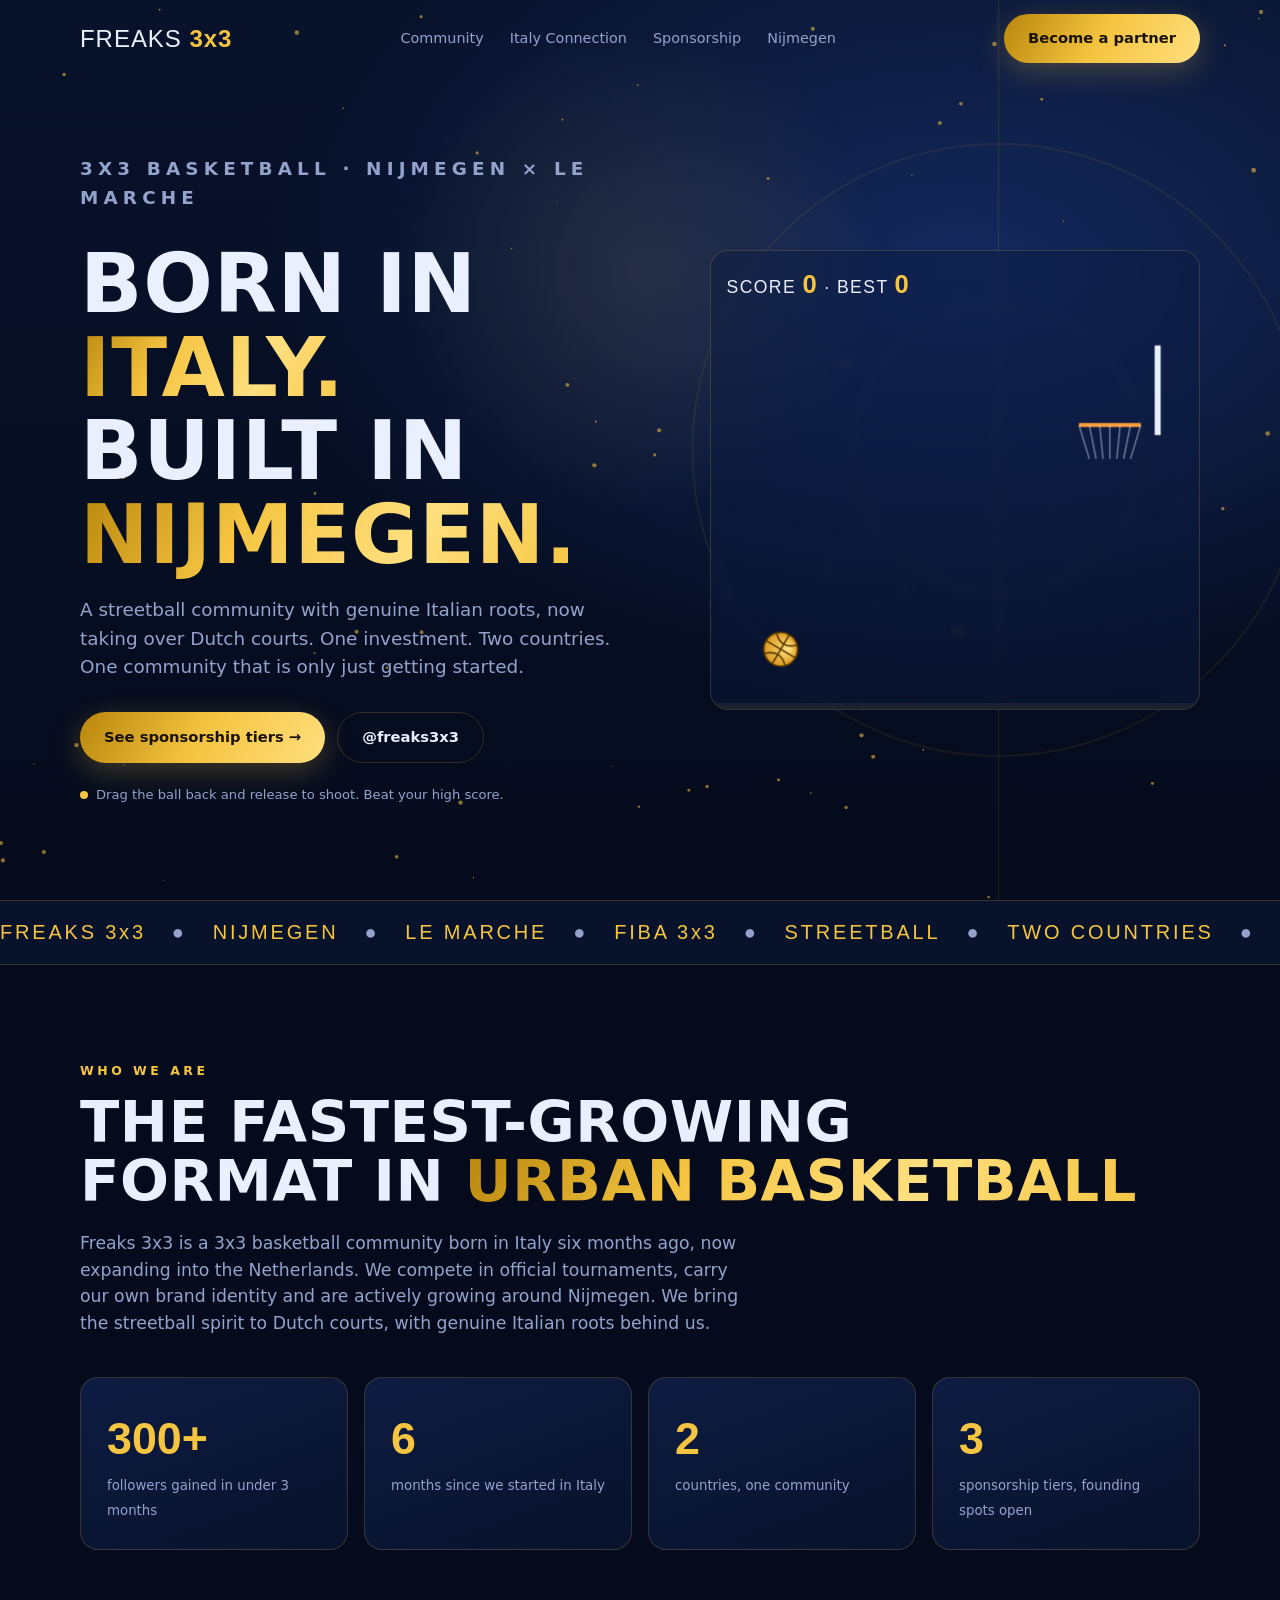
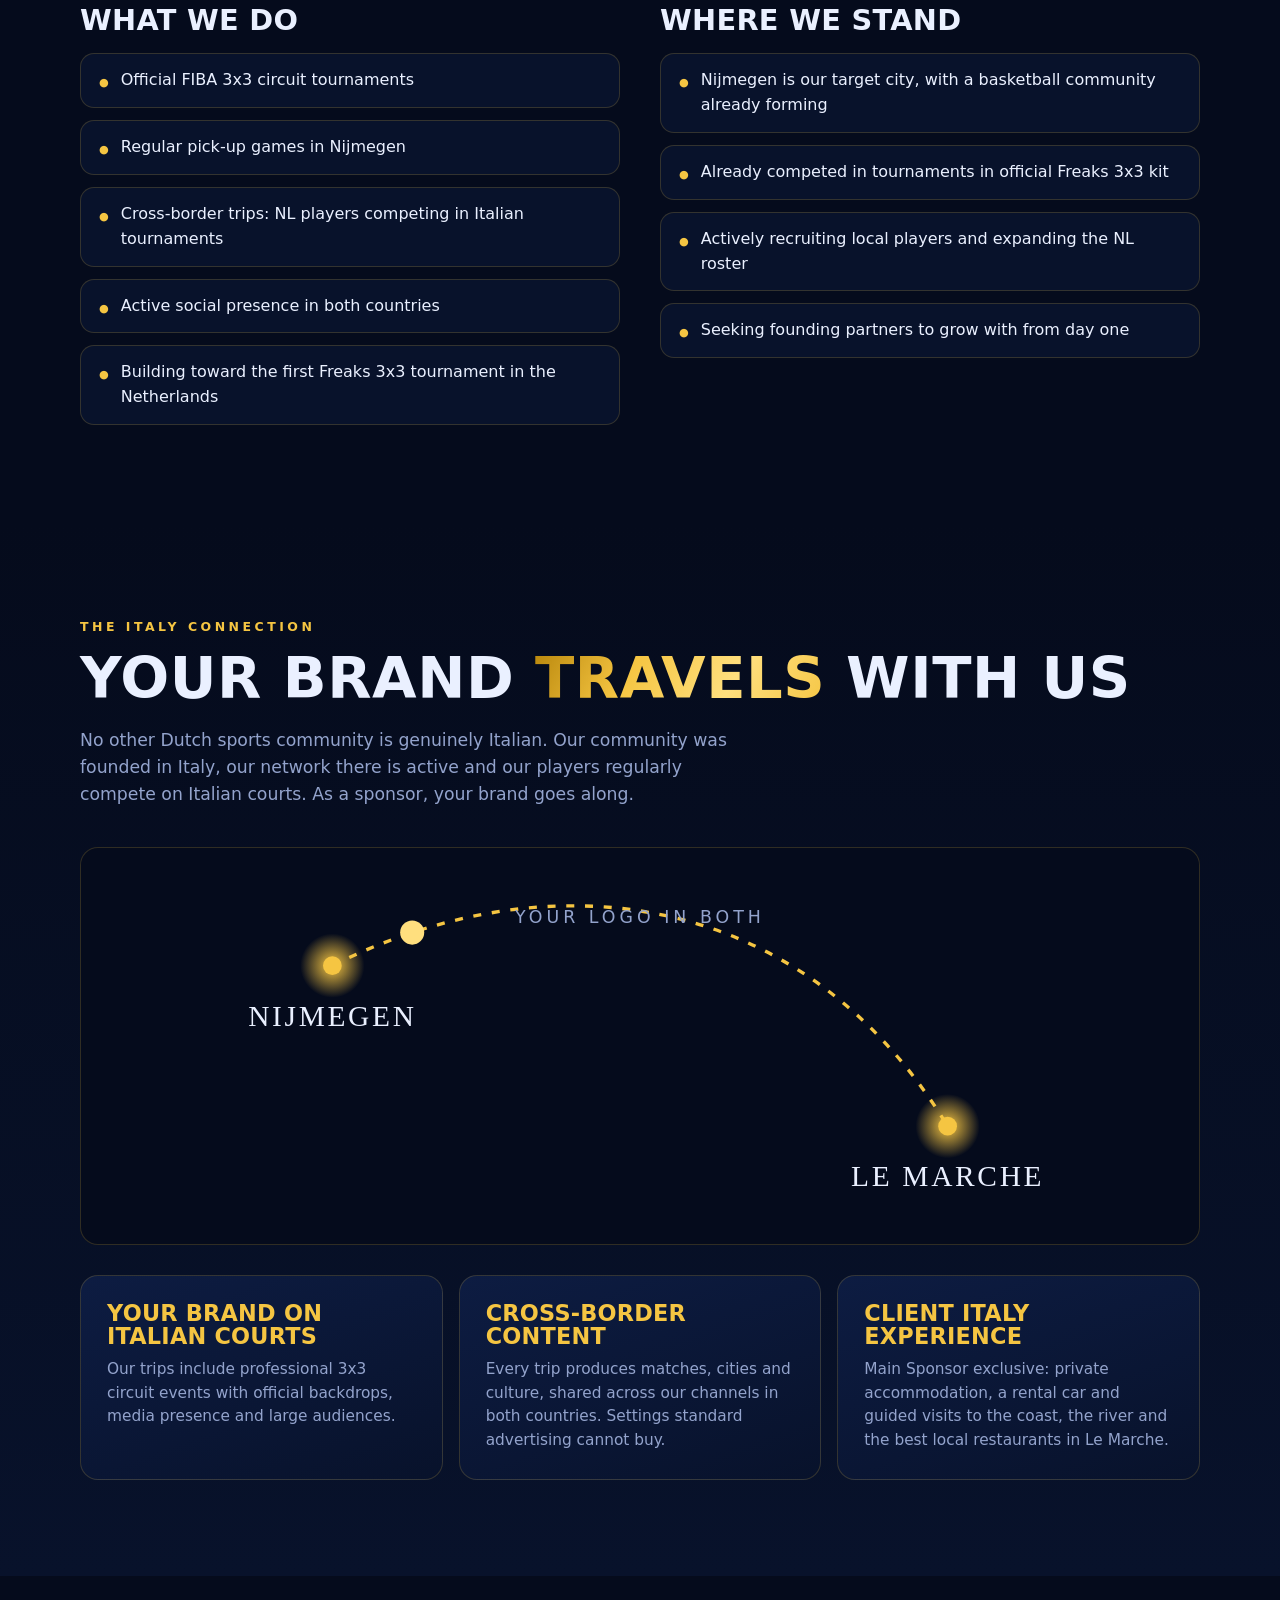
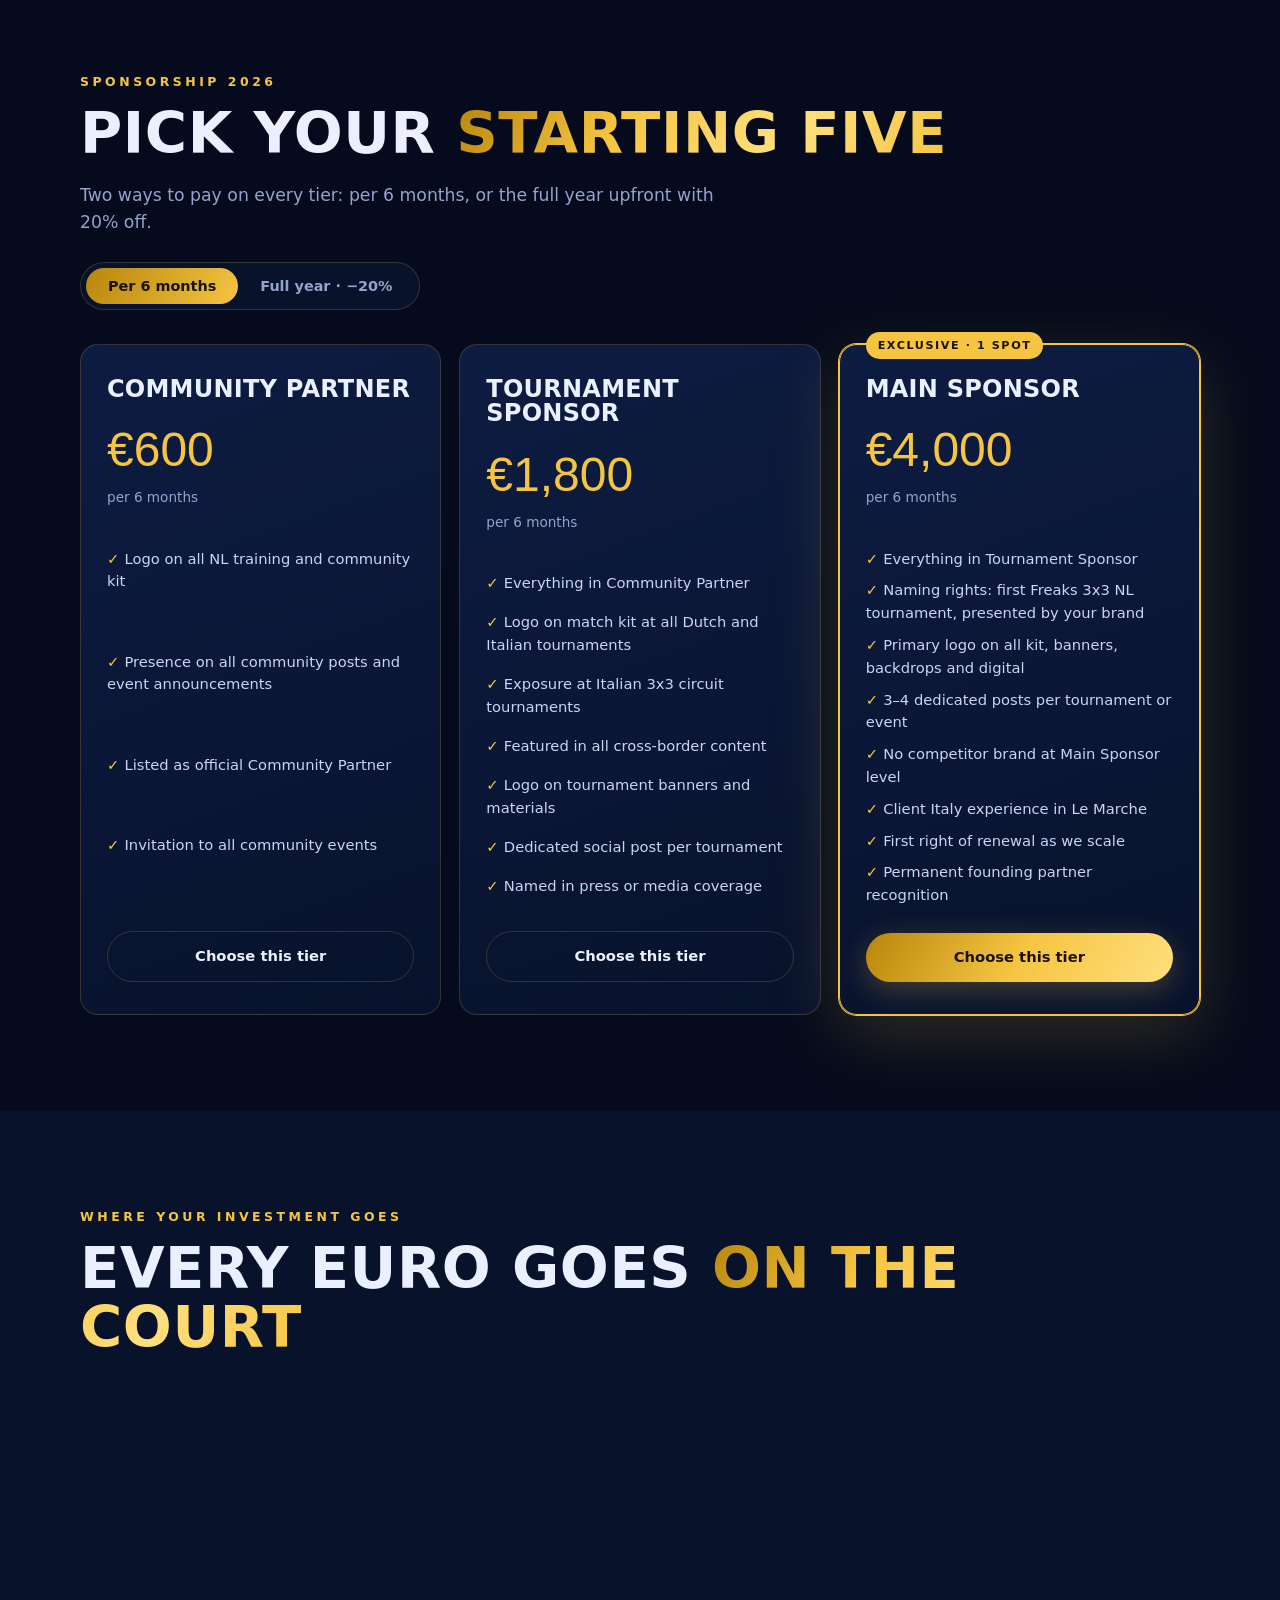
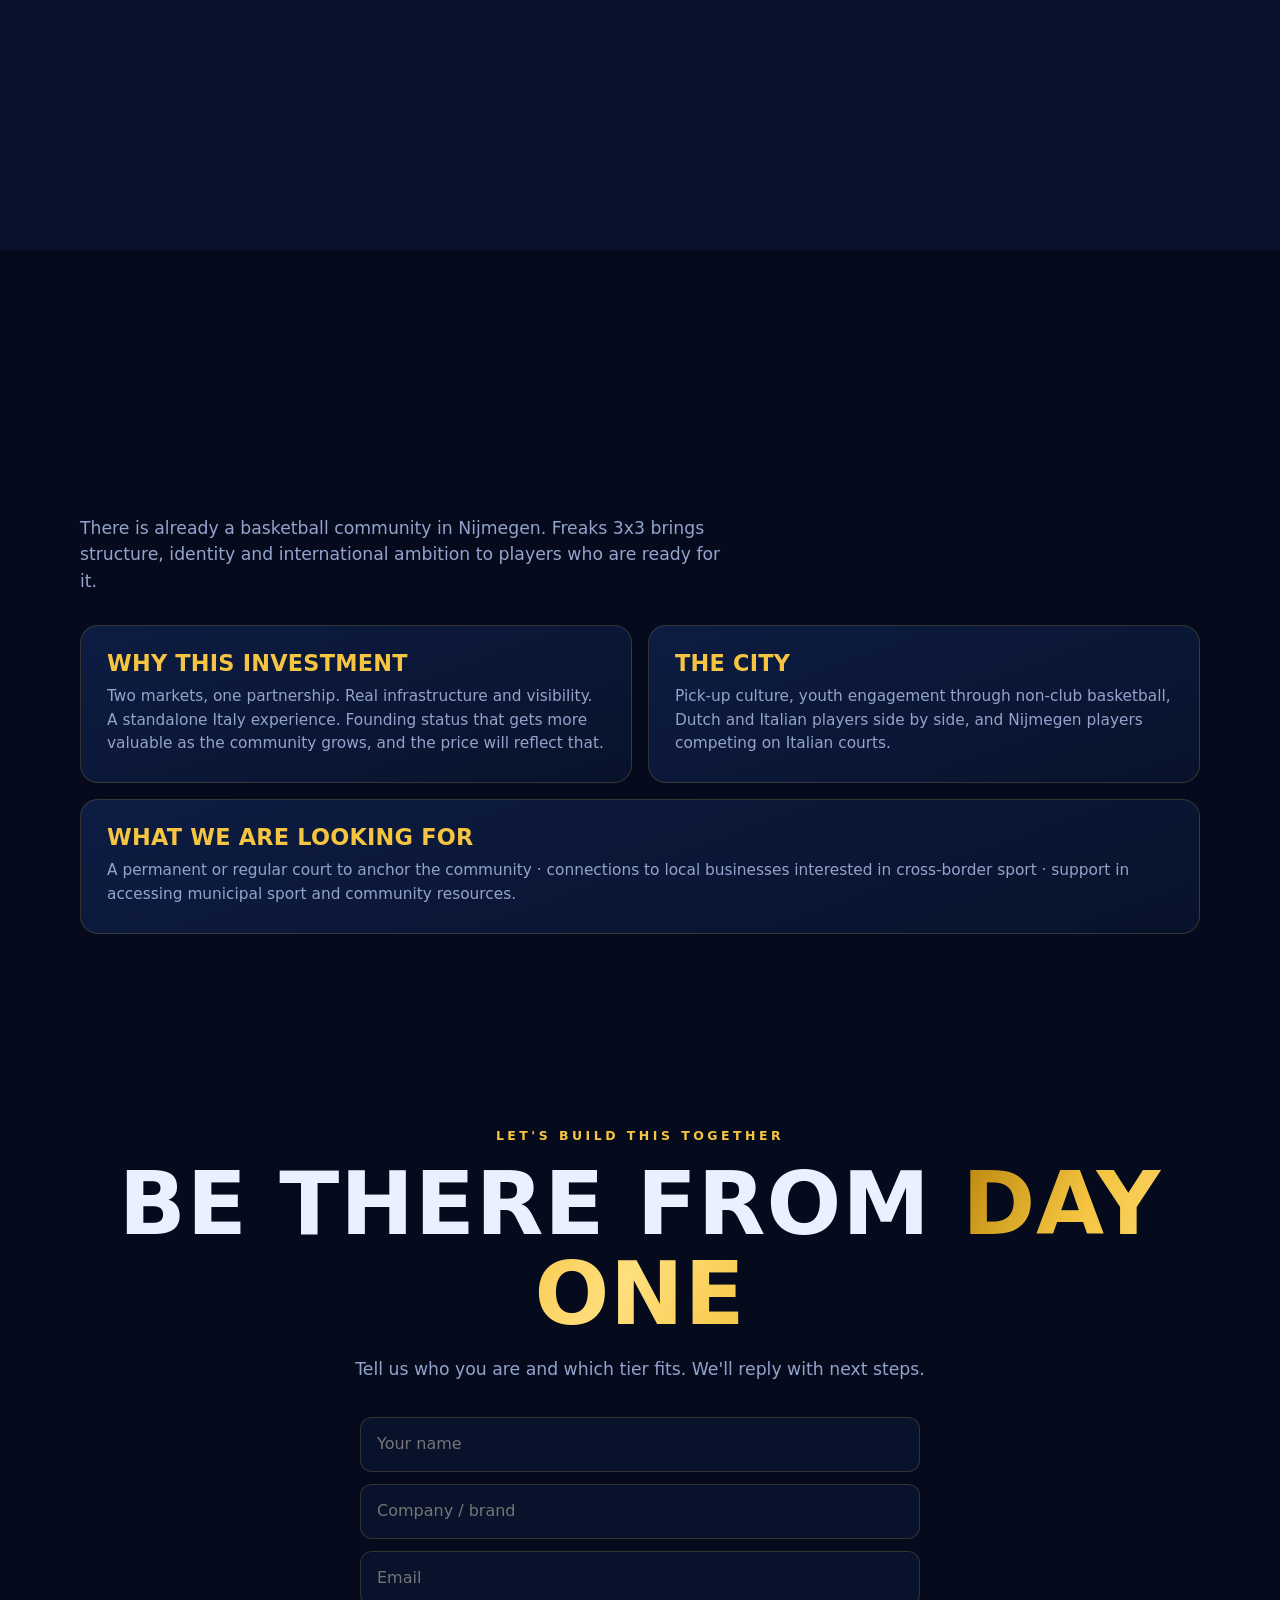
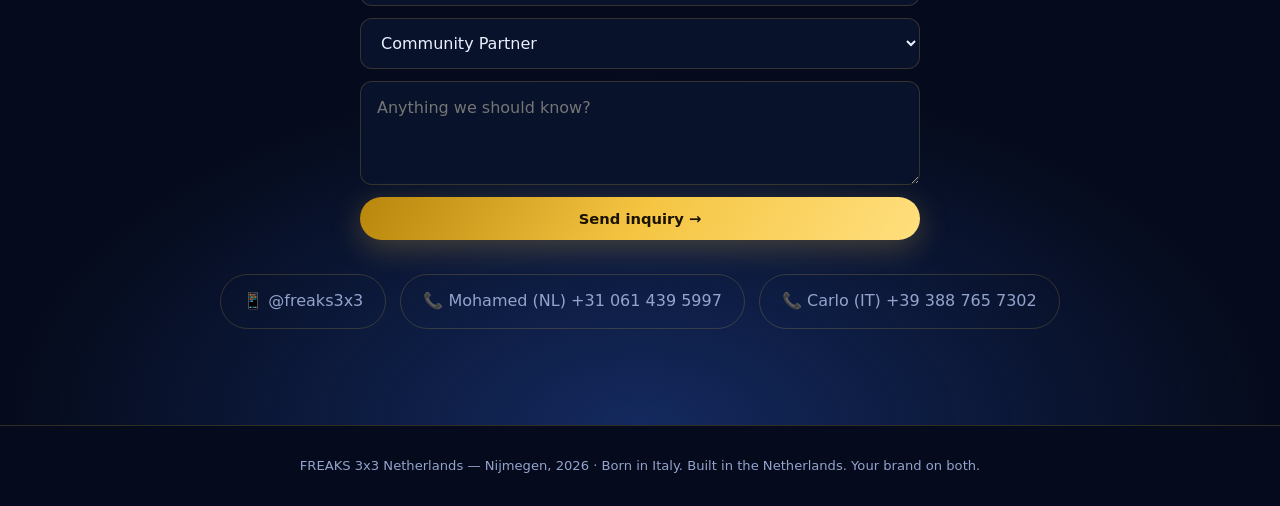
==== index.html @ a959ae18 "Add interactive sponsorship landing page (navy and gold) Single-file site built from the 2026 NL spo" ====
<!doctype html>
<html lang="en">
<head>
<meta charset="utf-8">
<meta name="viewport" content="width=device-width, initial-scale=1">
<title>FREAKS 3x3 — Born in Italy. Built in Nijmegen.</title>
<meta name="description" content="Freaks 3x3 is a 3x3 basketball community born in Italy, growing in Nijmegen. Become a founding partner: one investment, two countries.">
<style>
:root{
  --navy-900:#050b1c; --navy-800:#08122b; --navy-700:#0d1c42; --navy-600:#14295e;
  --gold:#f5c542; --gold-2:#ffdf7e; --gold-3:#b8860b;
  --ink:#eaf0ff; --muted:#93a3cc; --line:rgba(245,197,66,.18);
  --radius:18px;
}
*{box-sizing:border-box;margin:0;padding:0}
html{scroll-behavior:smooth}
body{background:var(--navy-900);color:var(--ink);font-family:"Inter",system-ui,-apple-system,Segoe UI,Roboto,sans-serif;line-height:1.55;overflow-x:hidden}
a{color:inherit;text-decoration:none}
h1,h2,h3{font-family:"Impact","Arial Black",system-ui,sans-serif;font-weight:900;letter-spacing:.01em;line-height:1.02;text-transform:uppercase}
.gold{background:linear-gradient(120deg,var(--gold-3),var(--gold),var(--gold-2),var(--gold));-webkit-background-clip:text;background-clip:text;color:transparent}
.wrap{width:min(1120px,100% - 32px);margin-inline:auto}
section{padding:96px 0;position:relative}
.eyebrow{font-size:.78rem;letter-spacing:.28em;text-transform:uppercase;color:var(--gold);margin-bottom:14px;font-weight:700}
h2{font-size:clamp(2rem,5vw,3.6rem);margin-bottom:18px}
.lead{color:var(--muted);max-width:60ch;font-size:1.08rem}

/* cursor glow */
#glow{position:fixed;inset:0;pointer-events:none;z-index:1;
  background:radial-gradient(420px circle at var(--mx,50%) var(--my,30%),rgba(245,197,66,.10),transparent 60%)}

/* nav */
nav{position:fixed;top:0;left:0;right:0;z-index:50;transition:.3s;padding:14px 0}
nav.solid{background:rgba(5,11,28,.85);backdrop-filter:blur(12px);border-bottom:1px solid var(--line)}
nav .wrap{display:flex;align-items:center;justify-content:space-between}
.logo{font-family:Impact,"Arial Black",sans-serif;font-size:1.5rem;letter-spacing:.04em}
.logo b{color:var(--gold)}
nav ul{display:flex;gap:26px;list-style:none;font-size:.9rem;color:var(--muted)}
nav ul a:hover{color:var(--gold)}
.btn{display:inline-flex;align-items:center;gap:8px;padding:13px 24px;border-radius:999px;font-weight:800;font-size:.92rem;border:0;cursor:pointer;transition:transform .2s,box-shadow .2s;font-family:inherit}
.btn.primary{background:linear-gradient(120deg,var(--gold-3),var(--gold),var(--gold-2));color:#1a1200;box-shadow:0 8px 30px rgba(245,197,66,.25)}
.btn.primary:hover{transform:translateY(-2px);box-shadow:0 12px 40px rgba(245,197,66,.45)}
.btn.ghost{background:transparent;color:var(--ink);border:1px solid var(--line)}
.btn.ghost:hover{border-color:var(--gold);color:var(--gold)}
@media(max-width:760px){nav ul{display:none}}

/* hero */
#hero{min-height:100vh;display:flex;align-items:center;padding:120px 0 60px;
  background:radial-gradient(1000px 600px at 75% 30%,var(--navy-600),transparent 70%),linear-gradient(180deg,var(--navy-800),var(--navy-900))}
#court{position:absolute;inset:0;width:100%;height:100%;z-index:0}
#hero .wrap{position:relative;z-index:2;display:grid;grid-template-columns:1.1fr .9fr;gap:30px;align-items:center}
#hero h1{font-size:clamp(2.6rem,6.4vw,5.2rem);margin-bottom:20px}
#hero p{color:var(--muted);font-size:1.15rem;max-width:46ch;margin-bottom:30px}
.cta{display:flex;gap:12px;flex-wrap:wrap}
.hint{margin-top:22px;font-size:.82rem;color:var(--muted);display:flex;align-items:center;gap:8px}
.hint i{width:8px;height:8px;border-radius:50%;background:var(--gold);animation:pulse 1.6s infinite}
@keyframes pulse{50%{transform:scale(1.8);opacity:.3}}
.game{position:relative;height:460px;border-radius:var(--radius);border:1px solid var(--line);background:rgba(13,28,66,.45);backdrop-filter:blur(4px);overflow:hidden;touch-action:none}
.game canvas{width:100%;height:100%;display:block;cursor:grab}
.score{position:absolute;top:14px;left:16px;font-family:Impact,sans-serif;font-size:1.1rem;letter-spacing:.08em}
.score b{color:var(--gold);font-size:1.6rem}
.toast{position:absolute;left:50%;top:46px;transform:translateX(-50%);color:var(--gold);font-family:Impact,sans-serif;font-size:1.3rem;opacity:0;transition:.3s;pointer-events:none;white-space:nowrap}
.toast.show{opacity:1;top:60px}
@media(max-width:900px){#hero .wrap{grid-template-columns:1fr}.game{height:380px}}

/* marquee */
.marquee{border-block:1px solid var(--line);background:var(--navy-800);overflow:hidden;white-space:nowrap;padding:16px 0}
.marquee div{display:inline-block;animation:slide 28s linear infinite;font-family:Impact,sans-serif;font-size:1.25rem;letter-spacing:.14em;color:var(--gold)}
.marquee span{margin:0 26px;color:var(--muted)}
@keyframes slide{to{transform:translateX(-50%)}}

/* stats */
.stats{display:grid;grid-template-columns:repeat(4,1fr);gap:16px;margin-top:40px}
.stat{padding:26px;border:1px solid var(--line);border-radius:var(--radius);background:linear-gradient(160deg,var(--navy-700),var(--navy-800))}
.stat b{display:block;font-family:Impact,sans-serif;font-size:2.8rem;color:var(--gold)}
.stat small{color:var(--muted)}
@media(max-width:800px){.stats{grid-template-columns:1fr 1fr}}

/* reveal */
.rv{opacity:0;transform:translateY(34px);transition:opacity .8s,transform .8s}
.rv.in{opacity:1;transform:none}

/* about / activities */
.cols{display:grid;grid-template-columns:1fr 1fr;gap:40px;align-items:start}
.list{list-style:none;display:grid;gap:12px}
.list li{padding:14px 18px;border:1px solid var(--line);border-radius:14px;background:var(--navy-800);transition:.25s;display:flex;gap:12px}
.list li:hover{transform:translateX(6px);border-color:var(--gold)}
.list li::before{content:"●";color:var(--gold);font-size:.7rem;margin-top:6px}
@media(max-width:800px){.cols{grid-template-columns:1fr}}

/* route */
#italy{background:linear-gradient(180deg,var(--navy-900),var(--navy-800))}
.route{margin-top:40px;border:1px solid var(--line);border-radius:var(--radius);padding:24px;background:var(--navy-900)}
.route svg{width:100%;height:auto;display:block}
.route .arc{stroke:var(--gold);stroke-width:2.5;fill:none;stroke-dasharray:6 8;animation:dash 1.4s linear infinite}
@keyframes dash{to{stroke-dashoffset:-28}}
.cards3{display:grid;grid-template-columns:repeat(3,1fr);gap:16px;margin-top:30px}
.card{padding:26px;border:1px solid var(--line);border-radius:var(--radius);background:linear-gradient(160deg,var(--navy-700),var(--navy-800));transition:.3s}
.card:hover{transform:translateY(-6px);border-color:var(--gold);box-shadow:0 18px 50px rgba(0,0,0,.4)}
.card h3{font-size:1.4rem;margin-bottom:10px;color:var(--gold)}
.card p{color:var(--muted);font-size:.96rem}
@media(max-width:800px){.cards3{grid-template-columns:1fr}}

/* tiers */
.toggle{display:inline-flex;margin:26px 0 34px;border:1px solid var(--line);border-radius:999px;padding:5px;background:var(--navy-800)}
.toggle button{border:0;background:none;color:var(--muted);padding:10px 22px;border-radius:999px;font-weight:800;cursor:pointer;font-family:inherit;font-size:.9rem}
.toggle button.on{background:linear-gradient(120deg,var(--gold-3),var(--gold));color:#1a1200}
.tiers{display:grid;grid-template-columns:repeat(3,1fr);gap:18px;align-items:stretch}
.tier{position:relative;padding:32px 26px;border:1px solid var(--line);border-radius:var(--radius);background:linear-gradient(160deg,var(--navy-700),var(--navy-800));display:flex;flex-direction:column;transition:.3s}
.tier:hover{transform:translateY(-8px)}
.tier.main{border-color:var(--gold);box-shadow:0 0 0 1px var(--gold),0 20px 70px rgba(245,197,66,.18)}
.badge{position:absolute;top:-13px;left:26px;background:var(--gold);color:#1a1200;font-size:.7rem;font-weight:900;letter-spacing:.14em;padding:5px 12px;border-radius:999px}
.tier h3{font-size:1.5rem;margin-bottom:6px}
.price{font-family:Impact,sans-serif;font-size:3rem;color:var(--gold);margin:6px 0 0}
.per{color:var(--muted);font-size:.85rem;min-height:1.4em}
.save{color:var(--gold-2);font-weight:700;font-size:.85rem;min-height:1.4em}
.tier ul{list-style:none;margin:20px 0 26px;display:grid;gap:9px;font-size:.92rem;color:#c9d5f5;flex:1}
.tier li::before{content:"✓ ";color:var(--gold);font-weight:900}
.tier .btn{justify-content:center}
@media(max-width:900px){.tiers{grid-template-columns:1fr}}

/* budget */
.budget{display:grid;gap:10px;margin-top:34px}
.bar{display:grid;grid-template-columns:230px 1fr 110px;gap:14px;align-items:center;font-size:.92rem}
.track{height:14px;border-radius:99px;background:var(--navy-700);overflow:hidden}
.fill{height:100%;width:0;border-radius:99px;background:linear-gradient(90deg,var(--gold-3),var(--gold-2));transition:width 1.2s cubic-bezier(.2,.8,.2,1)}
.bar span:last-child{text-align:right;color:var(--muted)}
.total{margin-top:18px;padding:18px 22px;border:1px solid var(--gold);border-radius:14px;display:flex;justify-content:space-between;font-weight:800}
@media(max-width:700px){.bar{grid-template-columns:1fr 90px}.bar .track{grid-column:1/-1;order:3}}

/* why / nijmegen */
.why{display:grid;grid-template-columns:1fr 1fr;gap:16px;margin-top:30px}
@media(max-width:800px){.why{grid-template-columns:1fr}}

/* contact */
#contact{background:radial-gradient(900px 500px at 50% 100%,var(--navy-600),transparent 70%),var(--navy-900);text-align:center}
#contact h2{font-size:clamp(2.4rem,7vw,5.5rem)}
form{max-width:560px;margin:34px auto 0;display:grid;gap:12px;text-align:left}
input,select,textarea{width:100%;padding:14px 16px;border-radius:12px;border:1px solid var(--line);background:var(--navy-800);color:var(--ink);font:inherit}
input:focus,select:focus,textarea:focus{outline:2px solid var(--gold);outline-offset:1px}
.contacts{display:flex;justify-content:center;gap:14px;flex-wrap:wrap;margin-top:34px}
.contacts a{padding:14px 22px;border:1px solid var(--line);border-radius:999px;color:var(--muted);transition:.25s}
.contacts a:hover{border-color:var(--gold);color:var(--gold)}
footer{padding:30px 0;text-align:center;color:var(--muted);font-size:.82rem;border-top:1px solid var(--line)}
#thanks{display:none;color:var(--gold);font-weight:800;text-align:center}
@media(prefers-reduced-motion:reduce){*{animation:none!important;transition:none!important}.rv{opacity:1;transform:none}}
</style>
</head>
<body>
<div id="glow"></div>

<nav id="nav">
  <div class="wrap">
    <a href="#hero" class="logo">FREAKS <b>3x3</b></a>
    <ul>
      <li><a href="#about">Community</a></li>
      <li><a href="#italy">Italy Connection</a></li>
      <li><a href="#tiers">Sponsorship</a></li>
      <li><a href="#nijmegen">Nijmegen</a></li>
    </ul>
    <a href="#contact" class="btn primary">Become a partner</a>
  </div>
</nav>

<header id="hero">
  <canvas id="court"></canvas>
  <div class="wrap">
    <div>
      <p class="eyebrow">3x3 Basketball · Nijmegen × Le Marche</p>
      <h1>Born in <span class="gold">Italy.</span><br>Built in <span class="gold">Nijmegen.</span></h1>
      <p>A streetball community with genuine Italian roots, now taking over Dutch courts. One investment. Two countries. One community that is only just getting started.</p>
      <div class="cta">
        <a href="#tiers" class="btn primary">See sponsorship tiers →</a>
        <a href="https://instagram.com/freaks3x3" target="_blank" rel="noopener" class="btn ghost">@freaks3x3</a>
      </div>
      <div class="hint"><i></i> Drag the ball back and release to shoot. Beat your high score.</div>
    </div>
    <div class="game" id="game">
      <div class="score">SCORE <b id="score">0</b> · BEST <b id="best">0</b></div>
      <div class="toast" id="toast">BUCKET!</div>
      <canvas id="gc"></canvas>
    </div>
  </div>
</header>

<div class="marquee"><div id="mq"></div></div>

<section id="about">
  <div class="wrap">
    <p class="eyebrow rv">Who we are</p>
    <h2 class="rv">The fastest-growing<br>format in <span class="gold">urban basketball</span></h2>
    <p class="lead rv">Freaks 3x3 is a 3x3 basketball community born in Italy six months ago, now expanding into the Netherlands. We compete in official tournaments, carry our own brand identity and are actively growing around Nijmegen. We bring the streetball spirit to Dutch courts, with genuine Italian roots behind us.</p>
    <div class="stats rv">
      <div class="stat"><b data-n="300" data-suf="+">0</b><small>followers gained in under 3 months</small></div>
      <div class="stat"><b data-n="6">0</b><small>months since we started in Italy</small></div>
      <div class="stat"><b data-n="2">0</b><small>countries, one community</small></div>
      <div class="stat"><b data-n="3">0</b><small>sponsorship tiers, founding spots open</small></div>
    </div>
    <div class="cols" style="margin-top:56px">
      <div class="rv">
        <h3 style="font-size:1.8rem;margin-bottom:18px">What we do</h3>
        <ul class="list">
          <li>Official FIBA 3x3 circuit tournaments</li>
          <li>Regular pick-up games in Nijmegen</li>
          <li>Cross-border trips: NL players competing in Italian tournaments</li>
          <li>Active social presence in both countries</li>
          <li>Building toward the first Freaks 3x3 tournament in the Netherlands</li>
        </ul>
      </div>
      <div class="rv">
        <h3 style="font-size:1.8rem;margin-bottom:18px">Where we stand</h3>
        <ul class="list">
          <li>Nijmegen is our target city, with a basketball community already forming</li>
          <li>Already competed in tournaments in official Freaks 3x3 kit</li>
          <li>Actively recruiting local players and expanding the NL roster</li>
          <li>Seeking founding partners to grow with from day one</li>
        </ul>
      </div>
    </div>
  </div>
</section>

<section id="italy">
  <div class="wrap">
    <p class="eyebrow rv">The Italy connection</p>
    <h2 class="rv">Your brand <span class="gold">travels</span> with us</h2>
    <p class="lead rv">No other Dutch sports community is genuinely Italian. Our community was founded in Italy, our network there is active and our players regularly compete on Italian courts. As a sponsor, your brand goes along.</p>
    <div class="route rv">
      <svg viewBox="0 0 800 260" aria-label="Route from Nijmegen to Le Marche">
        <defs><radialGradient id="g"><stop offset="0" stop-color="#f5c542"/><stop offset="1" stop-color="#f5c542" stop-opacity="0"/></radialGradient></defs>
        <path id="rp" class="arc" d="M170 70 C 330 -10, 520 10, 630 190"/>
        <circle cx="170" cy="70" r="24" fill="url(#g)"/><circle cx="170" cy="70" r="7" fill="#f5c542"/>
        <circle cx="630" cy="190" r="24" fill="url(#g)"/><circle cx="630" cy="190" r="7" fill="#f5c542"/>
        <text x="170" y="115" text-anchor="middle" fill="#eaf0ff" font-family="Impact" font-size="22" letter-spacing="2">NIJMEGEN</text>
        <text x="630" y="235" text-anchor="middle" fill="#eaf0ff" font-family="Impact" font-size="22" letter-spacing="2">LE MARCHE</text>
        <text x="400" y="38" text-anchor="middle" fill="#93a3cc" font-size="13" letter-spacing="3">YOUR LOGO IN BOTH</text>
        <circle r="9" fill="#ffdf7e"><animateMotion dur="3.4s" repeatCount="indefinite"><mpath href="#rp"/></animateMotion></circle>
      </svg>
    </div>
    <div class="cards3">
      <div class="card rv"><h3>Your brand on Italian courts</h3><p>Our trips include professional 3x3 circuit events with official backdrops, media presence and large audiences.</p></div>
      <div class="card rv"><h3>Cross-border content</h3><p>Every trip produces matches, cities and culture, shared across our channels in both countries. Settings standard advertising cannot buy.</p></div>
      <div class="card rv"><h3>Client Italy experience</h3><p>Main Sponsor exclusive: private accommodation, a rental car and guided visits to the coast, the river and the best local restaurants in Le Marche.</p></div>
    </div>
  </div>
</section>

<section id="tiers">
  <div class="wrap">
    <p class="eyebrow rv">Sponsorship 2026</p>
    <h2 class="rv">Pick your <span class="gold">starting five</span></h2>
    <p class="lead rv">Two ways to pay on every tier: per 6 months, or the full year upfront with 20% off.</p>
    <div class="toggle rv" role="tablist">
      <button id="t6" class="on">Per 6 months</button>
      <button id="t12">Full year · −20%</button>
    </div>
    <div class="tiers">
      <article class="tier rv" data-a="600" data-b="960">
        <h3>Community Partner</h3>
        <div class="price" data-role="p">€600</div><div class="per" data-role="per">per 6 months</div><div class="save" data-role="s"></div>
        <ul>
          <li>Logo on all NL training and community kit</li>
          <li>Presence on all community posts and event announcements</li>
          <li>Listed as official Community Partner</li>
          <li>Invitation to all community events</li>
        </ul>
        <a href="#contact" class="btn ghost" data-tier="Community Partner">Choose this tier</a>
      </article>
      <article class="tier rv" data-a="1800" data-b="2880">
        <h3>Tournament Sponsor</h3>
        <div class="price" data-role="p">€1,800</div><div class="per" data-role="per">per 6 months</div><div class="save" data-role="s"></div>
        <ul>
          <li>Everything in Community Partner</li>
          <li>Logo on match kit at all Dutch and Italian tournaments</li>
          <li>Exposure at Italian 3x3 circuit tournaments</li>
          <li>Featured in all cross-border content</li>
          <li>Logo on tournament banners and materials</li>
          <li>Dedicated social post per tournament</li>
          <li>Named in press or media coverage</li>
        </ul>
        <a href="#contact" class="btn ghost" data-tier="Tournament Sponsor">Choose this tier</a>
      </article>
      <article class="tier main rv" data-a="4000" data-b="6400">
        <span class="badge">EXCLUSIVE · 1 SPOT</span>
        <h3>Main Sponsor</h3>
        <div class="price" data-role="p">€4,000</div><div class="per" data-role="per">per 6 months</div><div class="save" data-role="s"></div>
        <ul>
          <li>Everything in Tournament Sponsor</li>
          <li>Naming rights: first Freaks 3x3 NL tournament, presented by your brand</li>
          <li>Primary logo on all kit, banners, backdrops and digital</li>
          <li>3–4 dedicated posts per tournament or event</li>
          <li>No competitor brand at Main Sponsor level</li>
          <li>Client Italy experience in Le Marche</li>
          <li>First right of renewal as we scale</li>
          <li>Permanent founding partner recognition</li>
        </ul>
        <a href="#contact" class="btn primary" data-tier="Main Sponsor">Choose this tier</a>
      </article>
    </div>
  </div>
</section>

<section id="invest" style="background:var(--navy-800)">
  <div class="wrap">
    <p class="eyebrow rv">Where your investment goes</p>
    <h2 class="rv">Every euro goes <span class="gold">on the court</span></h2>
    <p class="lead rv">Real equipment, real setup, real travel. You see exactly what you are building. Estimated costs:</p>
    <div class="budget rv" id="budget"></div>
    <div class="total rv"><span>TOTAL ESTIMATE</span><span class="gold">€2,200 – €3,600</span></div>
  </div>
</section>

<section id="nijmegen">
  <div class="wrap">
    <p class="eyebrow rv">Why Nijmegen</p>
    <h2 class="rv">Not a blank slate. <span class="gold">A city ready to play.</span></h2>
    <p class="lead rv">There is already a basketball community in Nijmegen. Freaks 3x3 brings structure, identity and international ambition to players who are ready for it.</p>
    <div class="why">
      <div class="card rv"><h3>Why this investment</h3><p>Two markets, one partnership. Real infrastructure and visibility. A standalone Italy experience. Founding status that gets more valuable as the community grows, and the price will reflect that.</p></div>
      <div class="card rv"><h3>The city</h3><p>Pick-up culture, youth engagement through non-club basketball, Dutch and Italian players side by side, and Nijmegen players competing on Italian courts.</p></div>
      <div class="card rv" style="grid-column:1/-1"><h3>What we are looking for</h3><p>A permanent or regular court to anchor the community · connections to local businesses interested in cross-border sport · support in accessing municipal sport and community resources.</p></div>
    </div>
  </div>
</section>

<section id="contact">
  <div class="wrap">
    <p class="eyebrow rv">Let's build this together</p>
    <h2 class="rv">Be there from <span class="gold">day one</span></h2>
    <p class="lead rv" style="margin-inline:auto">Tell us who you are and which tier fits. We'll reply with next steps.</p>
    <form id="form" class="rv">
      <input name="name" placeholder="Your name" required>
      <input name="company" placeholder="Company / brand" required>
      <input name="email" type="email" placeholder="Email" required>
      <select name="tier" id="tierSel">
        <option>Community Partner</option><option>Tournament Sponsor</option><option>Main Sponsor</option><option>Not sure yet</option>
      </select>
      <textarea name="msg" rows="3" placeholder="Anything we should know?"></textarea>
      <button class="btn primary" type="submit" style="justify-content:center">Send inquiry →</button>
      <p id="thanks">Your email app should now open with the inquiry. Prefer DMs? Find us @freaks3x3.</p>
    </form>
    <div class="contacts rv">
      <a href="https://instagram.com/freaks3x3" target="_blank" rel="noopener">📱 @freaks3x3</a>
      <a href="tel:+310614395997">📞 Mohamed (NL) +31 061 439 5997</a>
      <a href="tel:+393887657302">📞 Carlo (IT) +39 388 765 7302</a>
    </div>
  </div>
</section>

<footer>FREAKS 3x3 Netherlands — Nijmegen, 2026 · Born in Italy. Built in the Netherlands. Your brand on both.</footer>

<script>
(()=>{
const $=s=>document.querySelector(s), $$=s=>[...document.querySelectorAll(s)];
const reduce=matchMedia('(prefers-reduced-motion: reduce)').matches;

/* cursor glow + nav */
addEventListener('pointermove',e=>{document.documentElement.style.setProperty('--mx',e.clientX+'px');document.documentElement.style.setProperty('--my',e.clientY+'px')});
addEventListener('scroll',()=>$('#nav').classList.toggle('solid',scrollY>40),{passive:true});

/* marquee */
const words=['FREAKS 3x3','NIJMEGEN','LE MARCHE','FIBA 3x3','STREETBALL','TWO COUNTRIES','FOUNDING PARTNERS'];
$('#mq').innerHTML=(words.map(w=>w+'<span>●</span>').join('')).repeat(4);

/* scroll reveal + counters + budget bars */
const budget=[['FIBA 3x3 Official Balls (×3)',450,600],['Shot Clock (FIBA compliant)',300,600],['Tournament Backdrop & Banners',200,400],['Court Setup Materials',150,300],['Social Media Advertising',300,500],['NL → Italy Travel (players)',800,1200]];
$('#budget').innerHTML=budget.map(b=>`<div class="bar"><span>${b[0]}</span><div class="track"><div class="fill" data-w="${b[2]/1200*100}"></div></div><span>€${b[1]} – ${b[2]}</span></div>`).join('');
function count(el){const n=+el.dataset.n,suf=el.dataset.suf||'';let t0=null;(function f(t){t0??=t;const p=Math.min((t-t0)/1400,1);el.textContent=Math.round(n*(1-Math.pow(1-p,3)))+suf;if(p<1)requestAnimationFrame(f)})(performance.now())}
const io=new IntersectionObserver(es=>es.forEach(e=>{if(!e.isIntersecting)return;const t=e.target;t.classList.add('in');
  t.querySelectorAll('[data-n]').forEach(count);t.querySelectorAll('.fill').forEach(f=>f.style.width=f.dataset.w+'%');io.unobserve(t)}),{threshold:.15});
$$('.rv').forEach(el=>io.observe(el));

/* pricing toggle */
const fmt=n=>'€'+n.toLocaleString('en-US');
function setBilling(yearly){
  $('#t6').classList.toggle('on',!yearly);$('#t12').classList.toggle('on',yearly);
  $$('.tier').forEach(t=>{const a=+t.dataset.a,b=+t.dataset.b,p=t.querySelector('[data-role=p]'),from=+p.dataset.v||a,to=yearly?b:a;
    p.dataset.v=to;let t0=null;(function f(ts){t0??=ts;const k=Math.min((ts-t0)/450,1);p.textContent=fmt(Math.round(from+(to-from)*k));if(k<1)requestAnimationFrame(f)})(performance.now());
    t.querySelector('[data-role=per]').textContent=yearly?'per year, paid upfront':'per 6 months';
    t.querySelector('[data-role=s]').textContent=yearly?'Save '+fmt(a*2-b):'';});
}
$('#t6').onclick=()=>setBilling(false);$('#t12').onclick=()=>setBilling(true);
$$('[data-tier]').forEach(a=>a.addEventListener('click',()=>{$('#tierSel').value=a.dataset.tier}));

/* contact form -> mailto (no backend yet) */
$('#form').addEventListener('submit',e=>{e.preventDefault();const f=new FormData(e.target);
  const body=`Name: ${f.get('name')}\nCompany: ${f.get('company')}\nEmail: ${f.get('email')}\nTier: ${f.get('tier')}\n\n${f.get('msg')}`;
  location.href='mailto:?subject='+encodeURIComponent('Freaks 3x3 sponsorship inquiry')+'&body='+encodeURIComponent(body);
  $('#thanks').style.display='block'});

/* hero background: floating court lines + particles */
const cv=$('#court'),cx=cv.getContext('2d');let W,H,parts=[];
function size(){W=cv.width=innerWidth;H=cv.height=cv.offsetHeight;parts=Array.from({length:Math.min(70,W/18)},()=>({x:Math.random()*W,y:Math.random()*H,r:Math.random()*2+.5,v:Math.random()*.4+.1}))}
size();addEventListener('resize',size);
let mx=.5,my=.5;addEventListener('pointermove',e=>{mx=e.clientX/innerWidth;my=e.clientY/innerHeight});
function bg(){cx.clearRect(0,0,W,H);cx.strokeStyle='rgba(245,197,66,.07)';cx.lineWidth=2;
  const ox=(mx-.5)*40,oy=(my-.5)*40;
  cx.beginPath();cx.arc(W*.78+ox,H*.5+oy,H*.34,0,7);cx.stroke();
  cx.beginPath();cx.arc(W*.78+ox*1.6,H*.5+oy*1.6,H*.16,0,7);cx.stroke();
  cx.beginPath();cx.moveTo(W*.78+ox,0);cx.lineTo(W*.78+ox,H);cx.stroke();
  cx.fillStyle='rgba(245,197,66,.55)';parts.forEach(p=>{p.y-=p.v;if(p.y<0)p.y=H;cx.beginPath();cx.arc(p.x+ox*p.r*.3,p.y,p.r,0,7);cx.fill()});
  if(!reduce)requestAnimationFrame(bg)}
bg();

/* mini shooting game */
const gc=$('#gc'),g=gc.getContext('2d'),box=$('#game');let GW,GH;
function gsize(){const r=box.getBoundingClientRect(),d=devicePixelRatio||1;GW=r.width;GH=r.height;gc.width=GW*d;gc.height=GH*d;g.setTransform(d,0,0,d,0,0);rest()}
const R=17,G=0.42;let ball,drag=null,score=0,best=+(localStorage.getItem('f3best')||0),scored=false,hoop;
$('#best').textContent=best;
function rest(){hoop={x:GW-90,y:GH*.38,w:62};ball={x:70,y:GH-60,vx:0,vy:0,fly:false,pass:false};scored=false}
function toast(t){const e=$('#toast');e.textContent=t;e.classList.add('show');setTimeout(()=>e.classList.remove('show'),900)}
function pos(e){const r=gc.getBoundingClientRect();return{x:e.clientX-r.left,y:e.clientY-r.top}}
gc.addEventListener('pointerdown',e=>{const p=pos(e);if(!ball.fly&&Math.hypot(p.x-ball.x,p.y-ball.y)<R*2.2){drag=p;gc.setPointerCapture(e.pointerId)}});
gc.addEventListener('pointermove',e=>{if(drag)drag=pos(e)});
gc.addEventListener('pointerup',()=>{if(!drag)return;const dx=ball.x-drag.x,dy=ball.y-drag.y;const m=Math.min(Math.hypot(dx,dy),130)/130,a=Math.atan2(dy,dx);
  ball.vx=Math.cos(a)*m*17;ball.vy=Math.sin(a)*m*17;ball.fly=m>.08;drag=null;scored=false});
function step(){
  if(ball.fly){const py=ball.y;ball.vy+=G;ball.x+=ball.vx;ball.y+=ball.vy;
    // rim ends
    for(const rx of [hoop.x-hoop.w/2,hoop.x+hoop.w/2]){const dx=ball.x-rx,dy=ball.y-hoop.y,d=Math.hypot(dx,dy);
      if(d<R+3){const nx=dx/d,ny=dy/d,dot=ball.vx*nx+ball.vy*ny;ball.vx=(ball.vx-2*dot*nx)*.6;ball.vy=(ball.vy-2*dot*ny)*.6;ball.x=rx+nx*(R+3);ball.y=hoop.y+ny*(R+3)}}
    // backboard
    if(ball.x+R>hoop.x+hoop.w/2+14&&ball.y>hoop.y-90&&ball.y<hoop.y+10){ball.x=hoop.x+hoop.w/2+14-R;ball.vx*=-.5}
    // score: crossed rim downward between the ends
    if(!scored&&py<hoop.y&&ball.y>=hoop.y&&ball.vy>0&&Math.abs(ball.x-hoop.x)<hoop.w/2-6){scored=true;score++;$('#score').textContent=score;toast(score%5===0?'ON FIRE 🔥':'BUCKET!');
      if(score>best){best=score;$('#best').textContent=best;try{localStorage.setItem('f3best',best)}catch(_){}}}
    if(ball.y>GH-R){ball.y=GH-R;ball.vy*=-.55;ball.vx*=.8;if(Math.abs(ball.vy)<2){ if(!scored)score=0,$('#score').textContent=0; setTimeout(rest,500);ball.fly=false;ball.vx=ball.vy=0;ball.pass=true}}
    if(ball.x<R||ball.x>GW-R){ball.vx*=-.7;ball.x=Math.max(R,Math.min(GW-R,ball.x))}}
}
function draw(){
  g.clearRect(0,0,GW,GH);
  // floor
  g.fillStyle='rgba(245,197,66,.08)';g.fillRect(0,GH-6,GW,6);
  // backboard + rim + net
  const bx=hoop.x+hoop.w/2+14;g.fillStyle='#eaf0ff';g.fillRect(bx,hoop.y-80,6,90);
  g.strokeStyle='#ff9d3c';g.lineWidth=4;g.beginPath();g.moveTo(hoop.x-hoop.w/2,hoop.y);g.lineTo(hoop.x+hoop.w/2,hoop.y);g.stroke();
  g.strokeStyle='rgba(234,240,255,.55)';g.lineWidth=1.2;for(let i=0;i<=6;i++){const x=hoop.x-hoop.w/2+i*hoop.w/6;g.beginPath();g.moveTo(x,hoop.y);g.lineTo(hoop.x-hoop.w/3+i*hoop.w/9,hoop.y+34);g.stroke()}
  // aim line
  if(drag){const dx=ball.x-drag.x,dy=ball.y-drag.y,m=Math.min(Math.hypot(dx,dy),130)/130,a=Math.atan2(dy,dx);
    let x=ball.x,y=ball.y,vx=Math.cos(a)*m*17,vy=Math.sin(a)*m*17;g.fillStyle='rgba(245,197,66,.7)';
    for(let i=0;i<28;i++){vy+=G;x+=vx;y+=vy;if(i%2==0){g.beginPath();g.arc(x,y,2.4,0,7);g.fill()}}}
  // ball
  g.save();g.translate(ball.x,ball.y);g.rotate(ball.x*.03);
  const gr=g.createRadialGradient(-5,-6,2,0,0,R);gr.addColorStop(0,'#ffdf7e');gr.addColorStop(1,'#d9961c');
  g.fillStyle=gr;g.beginPath();g.arc(0,0,R,0,7);g.fill();g.strokeStyle='#5a3a00';g.lineWidth=1.6;
  g.beginPath();g.arc(0,0,R,0,7);g.moveTo(-R,0);g.lineTo(R,0);g.moveTo(0,-R);g.lineTo(0,R);g.moveTo(-R*.7,-R*.7);g.quadraticCurveTo(0,0,-R*.7,R*.7);g.moveTo(R*.7,-R*.7);g.quadraticCurveTo(0,0,R*.7,R*.7);g.stroke();
  g.restore();
}
function loop(){step();draw();requestAnimationFrame(loop)}
gsize();addEventListener('resize',gsize);loop();
})();
</script>
</body>
</html>
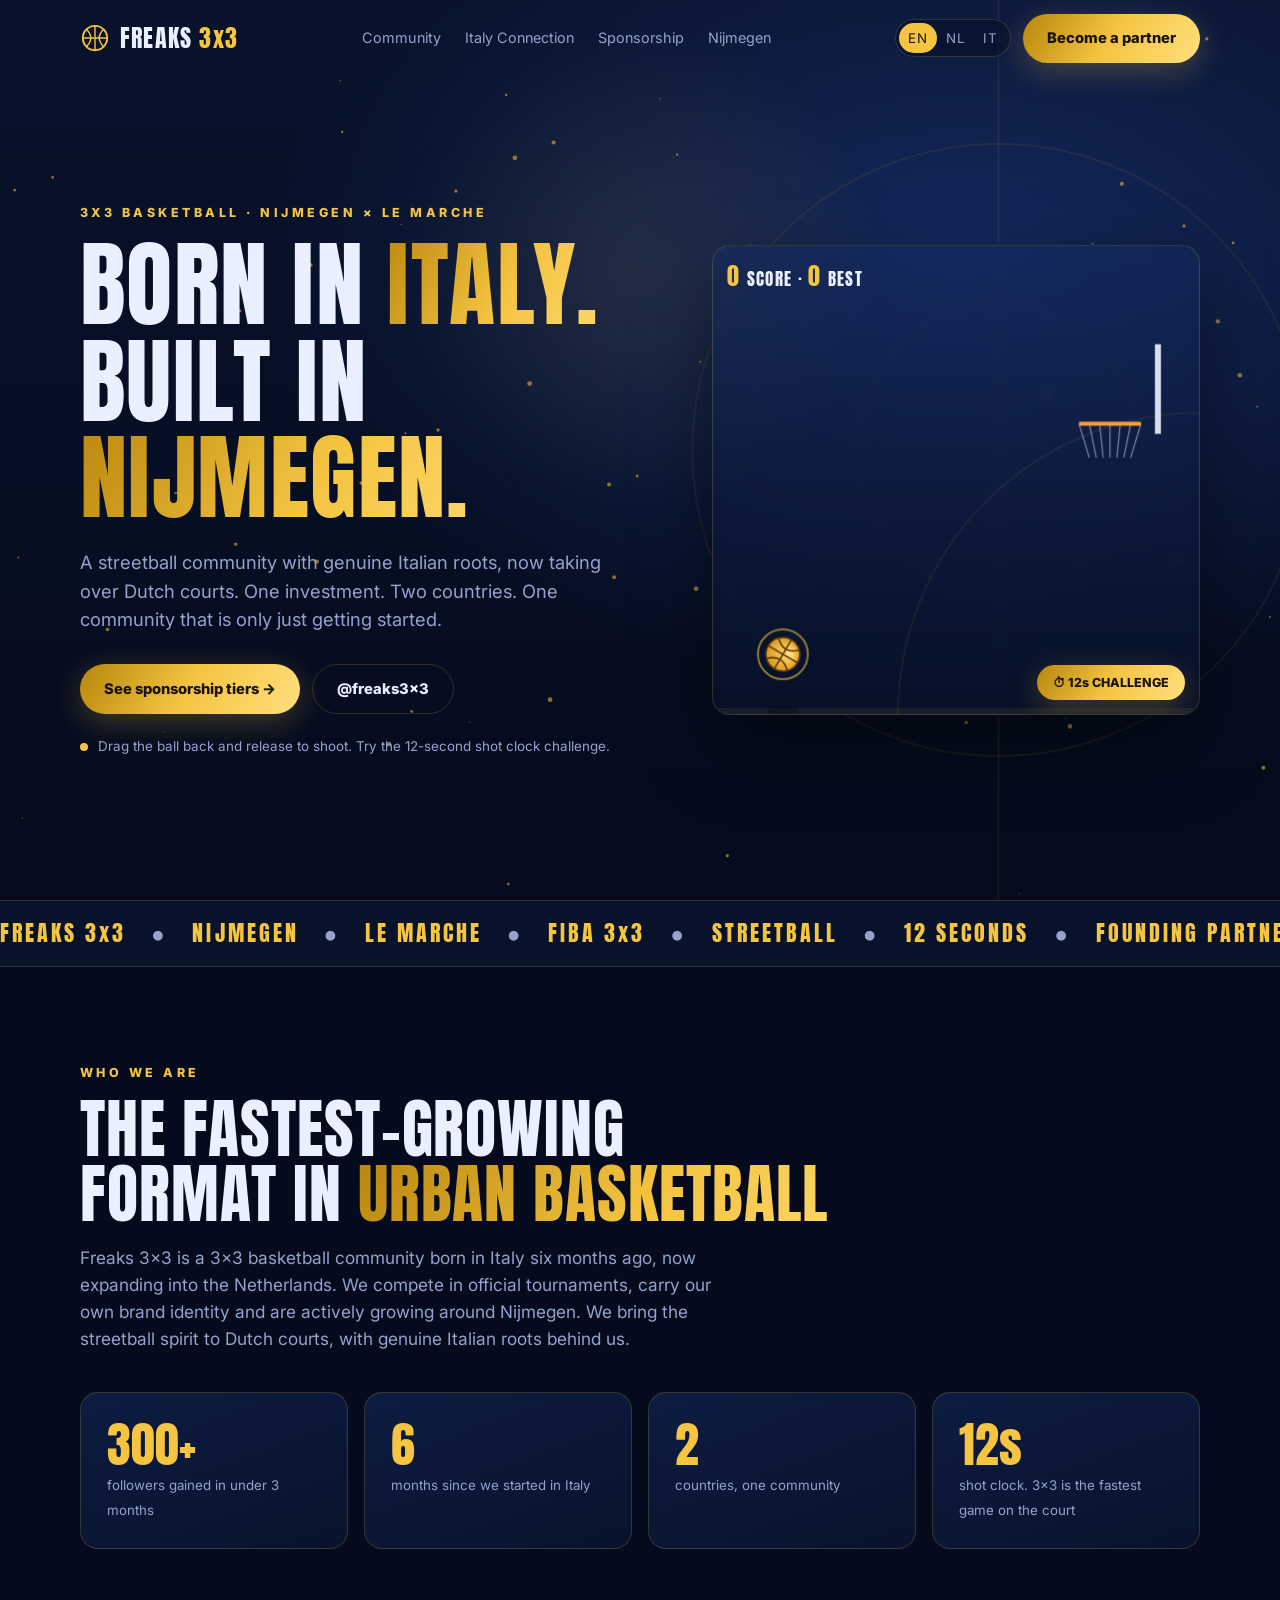
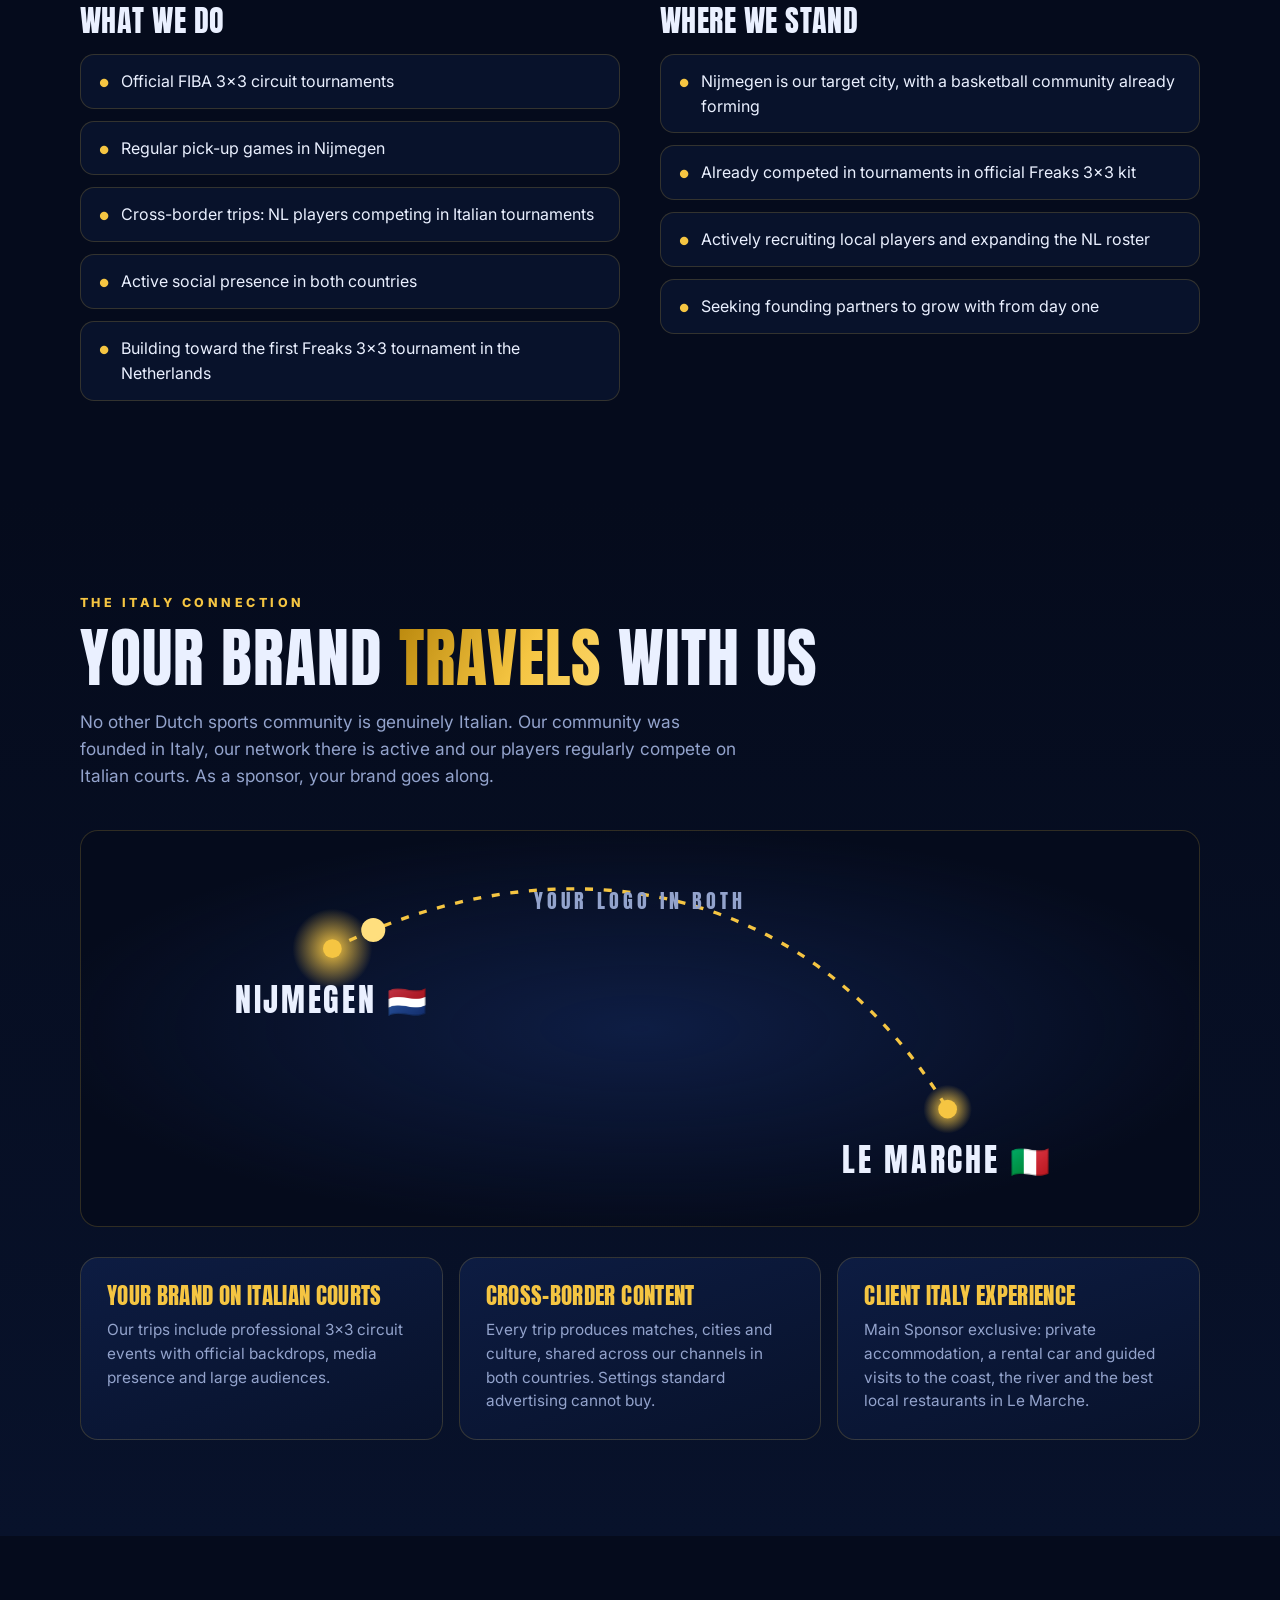
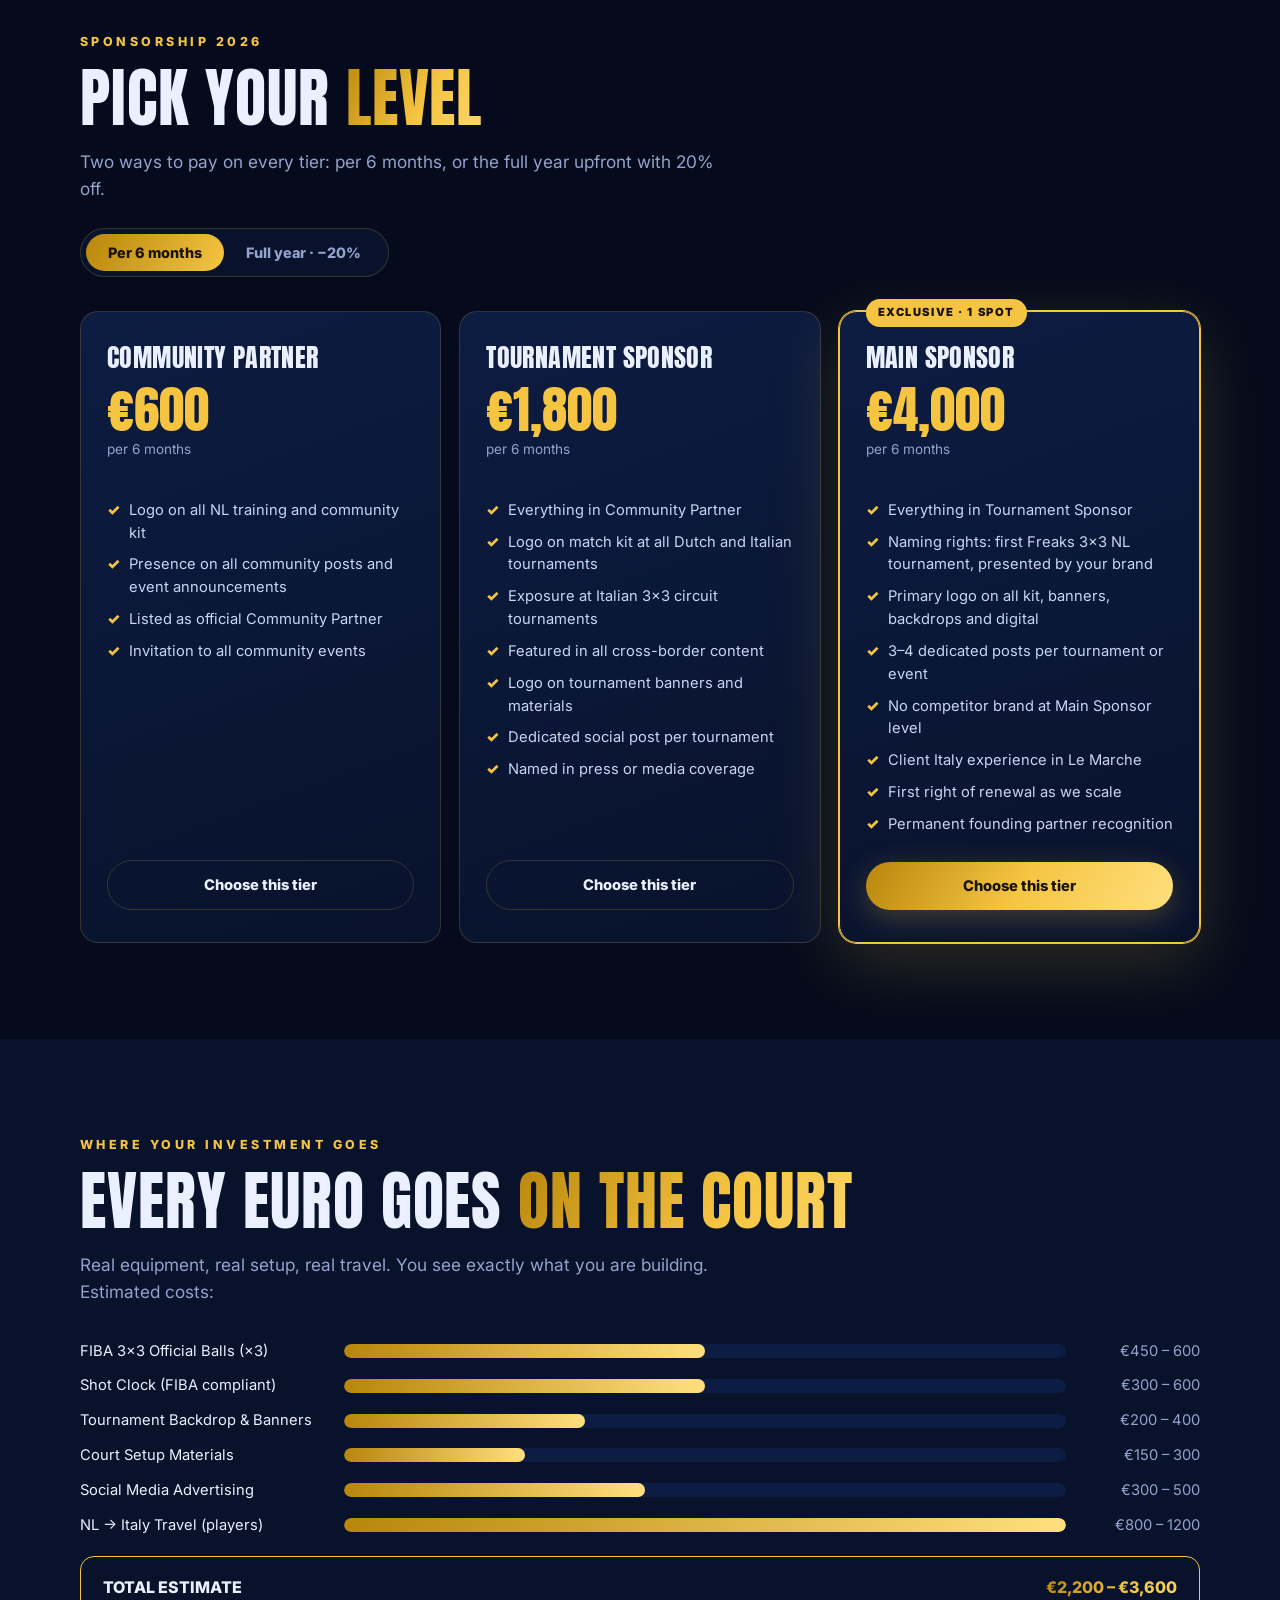
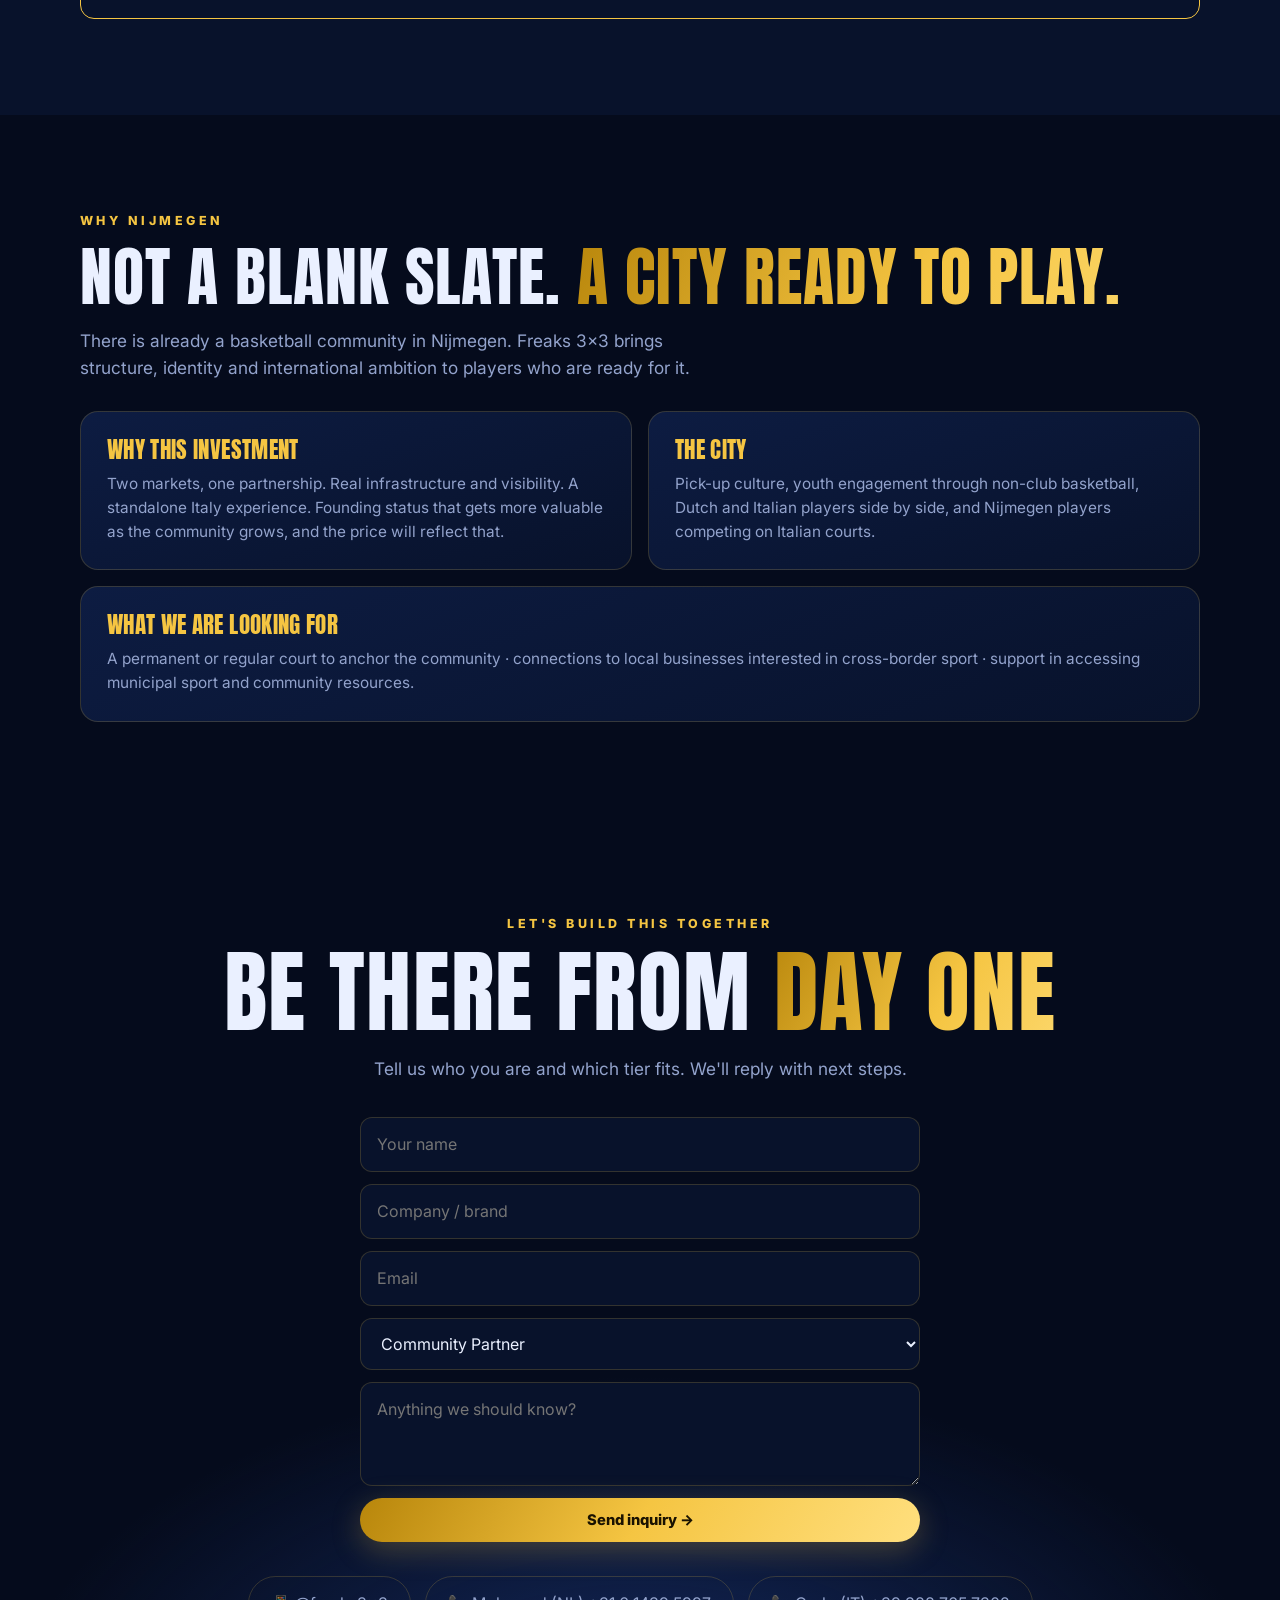
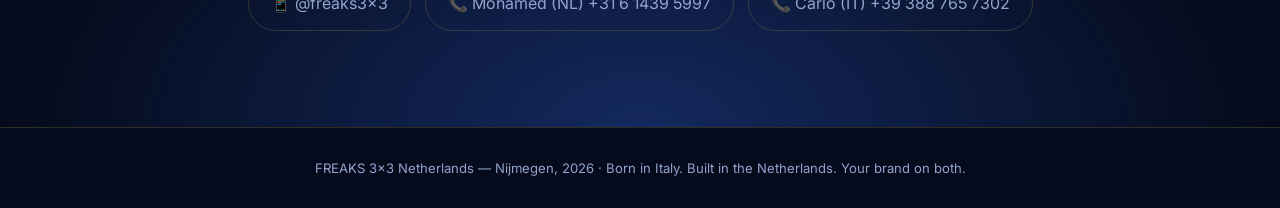
==== commit f73d9c58: "Level up landing page: NL/EN/IT, shot clock challenge, mobile menu - Full Dutch and Italian translat" ====
--- a/index.html
+++ b/index.html
@@ -5,73 +5,111 @@
 <meta name="viewport" content="width=device-width, initial-scale=1">
 <title>FREAKS 3x3 — Born in Italy. Built in Nijmegen.</title>
 <meta name="description" content="Freaks 3x3 is a 3x3 basketball community born in Italy, growing in Nijmegen. Become a founding partner: one investment, two countries.">
+<meta name="theme-color" content="#050b1c">
+<meta property="og:title" content="FREAKS 3x3 — Born in Italy. Built in Nijmegen.">
+<meta property="og:description" content="3x3 basketball community in Nijmegen with Italian roots. Founding sponsorship spots open for 2026.">
+<meta property="og:type" content="website">
+<link rel="icon" href="data:image/svg+xml,%3Csvg xmlns='http://www.w3.org/2000/svg' viewBox='0 0 64 64'%3E%3Crect width='64' height='64' rx='14' fill='%23050b1c'/%3E%3Ccircle cx='32' cy='32' r='20' fill='none' stroke='%23f5c542' stroke-width='4'/%3E%3Cpath d='M12 32h40M32 12v40M18 18q14 14 0 28M46 18q-14 14 0 28' fill='none' stroke='%23f5c542' stroke-width='3'/%3E%3C/svg%3E">
+<link rel="preconnect" href="https://fonts.googleapis.com">
+<link rel="preconnect" href="https://fonts.gstatic.com" crossorigin>
+<link href="https://fonts.googleapis.com/css2?family=Anton&family=Inter:wght@400;600;800&display=swap" rel="stylesheet">
 <style>
 :root{
   --navy-900:#050b1c; --navy-800:#08122b; --navy-700:#0d1c42; --navy-600:#14295e;
   --gold:#f5c542; --gold-2:#ffdf7e; --gold-3:#b8860b;
   --ink:#eaf0ff; --muted:#93a3cc; --line:rgba(245,197,66,.18);
   --radius:18px;
+  --display:"Anton","Impact","Arial Black",system-ui,sans-serif;
 }
 *{box-sizing:border-box;margin:0;padding:0}
-html{scroll-behavior:smooth}
+html{scroll-behavior:smooth;scroll-padding-top:80px}
 body{background:var(--navy-900);color:var(--ink);font-family:"Inter",system-ui,-apple-system,Segoe UI,Roboto,sans-serif;line-height:1.55;overflow-x:hidden}
 a{color:inherit;text-decoration:none}
-h1,h2,h3{font-family:"Impact","Arial Black",system-ui,sans-serif;font-weight:900;letter-spacing:.01em;line-height:1.02;text-transform:uppercase}
-.gold{background:linear-gradient(120deg,var(--gold-3),var(--gold),var(--gold-2),var(--gold));-webkit-background-clip:text;background-clip:text;color:transparent}
+h1,h2,h3{font-family:var(--display);font-weight:400;letter-spacing:.015em;line-height:1.02;text-transform:uppercase}
+.gold{background:linear-gradient(120deg,var(--gold-3),var(--gold),var(--gold-2),var(--gold));background-size:200% 100%;-webkit-background-clip:text;background-clip:text;color:transparent;animation:sheen 6s ease-in-out infinite}
+@keyframes sheen{50%{background-position:100% 0}}
 .wrap{width:min(1120px,100% - 32px);margin-inline:auto}
 section{padding:96px 0;position:relative}
-.eyebrow{font-size:.78rem;letter-spacing:.28em;text-transform:uppercase;color:var(--gold);margin-bottom:14px;font-weight:700}
-h2{font-size:clamp(2rem,5vw,3.6rem);margin-bottom:18px}
+.eyebrow{font-size:.78rem;letter-spacing:.28em;text-transform:uppercase;color:var(--gold);margin-bottom:14px;font-weight:800}
+h2{font-size:clamp(2.2rem,5.4vw,4rem);margin-bottom:18px}
 .lead{color:var(--muted);max-width:60ch;font-size:1.08rem}
 
 /* cursor glow */
 #glow{position:fixed;inset:0;pointer-events:none;z-index:1;
-  background:radial-gradient(420px circle at var(--mx,50%) var(--my,30%),rgba(245,197,66,.10),transparent 60%)}
+  background:radial-gradient(420px circle at var(--mx,50%) var(--my,30%),rgba(245,197,66,.09),transparent 60%)}
 
 /* nav */
 nav{position:fixed;top:0;left:0;right:0;z-index:50;transition:.3s;padding:14px 0}
-nav.solid{background:rgba(5,11,28,.85);backdrop-filter:blur(12px);border-bottom:1px solid var(--line)}
-nav .wrap{display:flex;align-items:center;justify-content:space-between}
-.logo{font-family:Impact,"Arial Black",sans-serif;font-size:1.5rem;letter-spacing:.04em}
-.logo b{color:var(--gold)}
-nav ul{display:flex;gap:26px;list-style:none;font-size:.9rem;color:var(--muted)}
-nav ul a:hover{color:var(--gold)}
-.btn{display:inline-flex;align-items:center;gap:8px;padding:13px 24px;border-radius:999px;font-weight:800;font-size:.92rem;border:0;cursor:pointer;transition:transform .2s,box-shadow .2s;font-family:inherit}
+nav.solid{background:rgba(5,11,28,.86);backdrop-filter:blur(12px);border-bottom:1px solid var(--line)}
+nav .wrap{display:flex;align-items:center;justify-content:space-between;gap:16px}
+.logo{display:flex;align-items:center;gap:10px;font-family:var(--display);font-size:1.5rem;letter-spacing:.05em}
+.logo b{color:var(--gold);font-weight:400}
+.logo svg{width:30px;height:30px;transition:transform .6s}
+.logo:hover svg{transform:rotate(360deg)}
+nav ul{display:flex;gap:24px;list-style:none;font-size:.9rem;color:var(--muted)}
+nav ul a{position:relative;padding:4px 0}
+nav ul a::after{content:"";position:absolute;left:0;right:0;bottom:-2px;height:2px;background:var(--gold);transform:scaleX(0);transition:transform .3s}
+nav ul a:hover,nav ul a.act{color:var(--gold)}
+nav ul a.act::after{transform:scaleX(1)}
+.right{display:flex;align-items:center;gap:12px}
+.lang{display:flex;border:1px solid var(--line);border-radius:999px;padding:3px;background:rgba(8,18,43,.7)}
+.lang button{border:0;background:none;color:var(--muted);font:800 .72rem/1 inherit;font-family:inherit;padding:7px 9px;border-radius:999px;cursor:pointer;letter-spacing:.06em}
+.lang button.on{background:var(--gold);color:#1a1200}
+.burger{display:none;background:none;border:1px solid var(--line);border-radius:10px;width:42px;height:38px;cursor:pointer;color:var(--ink);font-size:1.2rem}
+.btn{display:inline-flex;align-items:center;gap:8px;padding:13px 24px;border-radius:999px;font-weight:800;font-size:.92rem;border:0;cursor:pointer;transition:transform .2s,box-shadow .2s,border-color .2s,color .2s;font-family:inherit}
 .btn.primary{background:linear-gradient(120deg,var(--gold-3),var(--gold),var(--gold-2));color:#1a1200;box-shadow:0 8px 30px rgba(245,197,66,.25)}
 .btn.primary:hover{transform:translateY(-2px);box-shadow:0 12px 40px rgba(245,197,66,.45)}
 .btn.ghost{background:transparent;color:var(--ink);border:1px solid var(--line)}
 .btn.ghost:hover{border-color:var(--gold);color:var(--gold)}
-@media(max-width:760px){nav ul{display:none}}
+@media(max-width:900px){
+  nav ul{position:fixed;top:66px;left:16px;right:16px;flex-direction:column;gap:0;background:rgba(8,18,43,.97);border:1px solid var(--line);border-radius:16px;padding:8px;transform:translateY(-12px);opacity:0;pointer-events:none;transition:.25s}
+  nav ul.open{transform:none;opacity:1;pointer-events:auto}
+  nav ul a{display:block;padding:14px 12px;font-size:1rem}
+  nav ul a::after{display:none}
+  .burger{display:block}
+  .right .btn{display:none}
+}
 
 /* hero */
 #hero{min-height:100vh;display:flex;align-items:center;padding:120px 0 60px;
   background:radial-gradient(1000px 600px at 75% 30%,var(--navy-600),transparent 70%),linear-gradient(180deg,var(--navy-800),var(--navy-900))}
 #court{position:absolute;inset:0;width:100%;height:100%;z-index:0}
-#hero .wrap{position:relative;z-index:2;display:grid;grid-template-columns:1.1fr .9fr;gap:30px;align-items:center}
-#hero h1{font-size:clamp(2.6rem,6.4vw,5.2rem);margin-bottom:20px}
-#hero p{color:var(--muted);font-size:1.15rem;max-width:46ch;margin-bottom:30px}
+#hero .wrap{position:relative;z-index:2;display:grid;grid-template-columns:1.1fr .9fr;gap:36px;align-items:center}
+#hero h1{font-size:clamp(3rem,7.4vw,6.2rem);margin-bottom:22px}
+#hero h1 .ln{display:block;overflow:hidden}
+#hero h1 .ln>span{display:inline-block;animation:rise .9s cubic-bezier(.2,.8,.2,1) both}
+#hero h1 .ln:nth-child(2)>span{animation-delay:.12s}
+@keyframes rise{from{transform:translateY(105%)}}
+#hero p.sub{color:var(--muted);font-size:1.15rem;max-width:46ch;margin-bottom:30px}
 .cta{display:flex;gap:12px;flex-wrap:wrap}
-.hint{margin-top:22px;font-size:.82rem;color:var(--muted);display:flex;align-items:center;gap:8px}
-.hint i{width:8px;height:8px;border-radius:50%;background:var(--gold);animation:pulse 1.6s infinite}
+.hint{margin-top:22px;font-size:.84rem;color:var(--muted);display:flex;align-items:center;gap:10px}
+.hint i{flex:none;width:8px;height:8px;border-radius:50%;background:var(--gold);animation:pulse 1.6s infinite}
 @keyframes pulse{50%{transform:scale(1.8);opacity:.3}}
-.game{position:relative;height:460px;border-radius:var(--radius);border:1px solid var(--line);background:rgba(13,28,66,.45);backdrop-filter:blur(4px);overflow:hidden;touch-action:none}
+
+/* game */
+.game{position:relative;height:470px;border-radius:var(--radius);border:1px solid var(--line);background:linear-gradient(180deg,rgba(20,41,94,.55),rgba(8,18,43,.75));backdrop-filter:blur(4px);overflow:hidden;touch-action:none;box-shadow:0 30px 80px rgba(0,0,0,.45)}
 .game canvas{width:100%;height:100%;display:block;cursor:grab}
-.score{position:absolute;top:14px;left:16px;font-family:Impact,sans-serif;font-size:1.1rem;letter-spacing:.08em}
-.score b{color:var(--gold);font-size:1.6rem}
-.toast{position:absolute;left:50%;top:46px;transform:translateX(-50%);color:var(--gold);font-family:Impact,sans-serif;font-size:1.3rem;opacity:0;transition:.3s;pointer-events:none;white-space:nowrap}
-.toast.show{opacity:1;top:60px}
-@media(max-width:900px){#hero .wrap{grid-template-columns:1fr}.game{height:380px}}
+.game canvas:active{cursor:grabbing}
+.hud{position:absolute;top:12px;left:14px;right:14px;display:flex;justify-content:space-between;align-items:center;gap:10px;pointer-events:none}
+.score{font-family:var(--display);font-size:1.05rem;letter-spacing:.08em}
+.score b{color:var(--gold);font-size:1.5rem;font-weight:400;margin-right:6px}
+.clock{font-family:var(--display);font-size:1.6rem;color:#ff5a3c;background:#000;border:2px solid #222;border-radius:8px;padding:2px 10px;min-width:62px;text-align:center;letter-spacing:.06em;display:none;text-shadow:0 0 12px rgba(255,90,60,.7)}
+.clock.on{display:block}
+.chall{position:absolute;bottom:14px;right:14px;pointer-events:auto;font-size:.78rem;padding:10px 16px}
+.toast{position:absolute;left:50%;top:60px;transform:translateX(-50%);color:var(--gold);font-family:var(--display);font-size:1.6rem;letter-spacing:.06em;opacity:0;transition:.3s;pointer-events:none;white-space:nowrap;text-shadow:0 0 20px rgba(245,197,66,.6)}
+.toast.show{opacity:1;top:72px}
+@media(max-width:900px){#hero .wrap{grid-template-columns:1fr}.game{height:400px}}
 
 /* marquee */
 .marquee{border-block:1px solid var(--line);background:var(--navy-800);overflow:hidden;white-space:nowrap;padding:16px 0}
-.marquee div{display:inline-block;animation:slide 28s linear infinite;font-family:Impact,sans-serif;font-size:1.25rem;letter-spacing:.14em;color:var(--gold)}
-.marquee span{margin:0 26px;color:var(--muted)}
+.marquee div{display:inline-block;animation:slide 32s linear infinite;font-family:var(--display);font-size:1.35rem;letter-spacing:.14em;color:var(--gold)}
+.marquee span{margin:0 26px;color:var(--muted);font-size:.8rem;vertical-align:middle}
 @keyframes slide{to{transform:translateX(-50%)}}
 
 /* stats */
 .stats{display:grid;grid-template-columns:repeat(4,1fr);gap:16px;margin-top:40px}
 .stat{padding:26px;border:1px solid var(--line);border-radius:var(--radius);background:linear-gradient(160deg,var(--navy-700),var(--navy-800))}
-.stat b{display:block;font-family:Impact,sans-serif;font-size:2.8rem;color:var(--gold)}
+.stat b{display:block;font-family:var(--display);font-weight:400;font-size:3rem;color:var(--gold);line-height:1.1}
 .stat small{color:var(--muted)}
 @media(max-width:800px){.stats{grid-template-columns:1fr 1fr}}
 
@@ -79,8 +117,9 @@
 .rv{opacity:0;transform:translateY(34px);transition:opacity .8s,transform .8s}
 .rv.in{opacity:1;transform:none}
 
-/* about / activities */
+/* lists */
 .cols{display:grid;grid-template-columns:1fr 1fr;gap:40px;align-items:start}
+.cols h3{font-size:1.9rem;margin-bottom:18px}
 .list{list-style:none;display:grid;gap:12px}
 .list li{padding:14px 18px;border:1px solid var(--line);border-radius:14px;background:var(--navy-800);transition:.25s;display:flex;gap:12px}
 .list li:hover{transform:translateX(6px);border-color:var(--gold)}
@@ -89,51 +128,54 @@
 
 /* route */
 #italy{background:linear-gradient(180deg,var(--navy-900),var(--navy-800))}
-.route{margin-top:40px;border:1px solid var(--line);border-radius:var(--radius);padding:24px;background:var(--navy-900)}
+.route{margin-top:40px;border:1px solid var(--line);border-radius:var(--radius);padding:24px;background:radial-gradient(600px 200px at 50% 50%,rgba(20,41,94,.6),transparent),var(--navy-900)}
 .route svg{width:100%;height:auto;display:block}
 .route .arc{stroke:var(--gold);stroke-width:2.5;fill:none;stroke-dasharray:6 8;animation:dash 1.4s linear infinite}
 @keyframes dash{to{stroke-dashoffset:-28}}
+.route text{font-family:var(--display)}
 .cards3{display:grid;grid-template-columns:repeat(3,1fr);gap:16px;margin-top:30px}
-.card{padding:26px;border:1px solid var(--line);border-radius:var(--radius);background:linear-gradient(160deg,var(--navy-700),var(--navy-800));transition:.3s}
+.card{padding:26px;border:1px solid var(--line);border-radius:var(--radius);background:linear-gradient(160deg,var(--navy-700),var(--navy-800));transition:transform .3s,border-color .3s,box-shadow .3s}
 .card:hover{transform:translateY(-6px);border-color:var(--gold);box-shadow:0 18px 50px rgba(0,0,0,.4)}
-.card h3{font-size:1.4rem;margin-bottom:10px;color:var(--gold)}
+.card h3{font-size:1.45rem;margin-bottom:10px;color:var(--gold)}
 .card p{color:var(--muted);font-size:.96rem}
 @media(max-width:800px){.cards3{grid-template-columns:1fr}}
 
 /* tiers */
 .toggle{display:inline-flex;margin:26px 0 34px;border:1px solid var(--line);border-radius:999px;padding:5px;background:var(--navy-800)}
-.toggle button{border:0;background:none;color:var(--muted);padding:10px 22px;border-radius:999px;font-weight:800;cursor:pointer;font-family:inherit;font-size:.9rem}
+.toggle button{border:0;background:none;color:var(--muted);padding:10px 22px;border-radius:999px;font-weight:800;cursor:pointer;font-family:inherit;font-size:.9rem;transition:.25s}
 .toggle button.on{background:linear-gradient(120deg,var(--gold-3),var(--gold));color:#1a1200}
-.tiers{display:grid;grid-template-columns:repeat(3,1fr);gap:18px;align-items:stretch}
-.tier{position:relative;padding:32px 26px;border:1px solid var(--line);border-radius:var(--radius);background:linear-gradient(160deg,var(--navy-700),var(--navy-800));display:flex;flex-direction:column;transition:.3s}
-.tier:hover{transform:translateY(-8px)}
+.tiers{display:grid;grid-template-columns:repeat(3,1fr);gap:18px;align-items:stretch;perspective:1200px}
+.tier{position:relative;padding:32px 26px;border:1px solid var(--line);border-radius:var(--radius);background:linear-gradient(160deg,var(--navy-700),var(--navy-800));display:flex;flex-direction:column;transition:transform .25s ease-out,opacity .8s;transform-style:preserve-3d}
 .tier.main{border-color:var(--gold);box-shadow:0 0 0 1px var(--gold),0 20px 70px rgba(245,197,66,.18)}
+.tier .shine{position:absolute;inset:0;border-radius:inherit;pointer-events:none;background:radial-gradient(300px circle at var(--sx,50%) var(--sy,0%),rgba(245,197,66,.13),transparent 60%);opacity:0;transition:opacity .3s}
+.tier:hover .shine{opacity:1}
 .badge{position:absolute;top:-13px;left:26px;background:var(--gold);color:#1a1200;font-size:.7rem;font-weight:900;letter-spacing:.14em;padding:5px 12px;border-radius:999px}
-.tier h3{font-size:1.5rem;margin-bottom:6px}
-.price{font-family:Impact,sans-serif;font-size:3rem;color:var(--gold);margin:6px 0 0}
+.tier h3{font-size:1.6rem;margin-bottom:6px}
+.price{font-family:var(--display);font-size:3.2rem;color:var(--gold);margin:6px 0 0;line-height:1.1}
 .per{color:var(--muted);font-size:.85rem;min-height:1.4em}
-.save{color:var(--gold-2);font-weight:700;font-size:.85rem;min-height:1.4em}
-.tier ul{list-style:none;margin:20px 0 26px;display:grid;gap:9px;font-size:.92rem;color:#c9d5f5;flex:1}
-.tier li::before{content:"✓ ";color:var(--gold);font-weight:900}
+.save{color:var(--gold-2);font-weight:800;font-size:.85rem;min-height:1.4em}
+.tier ul{list-style:none;margin:20px 0 26px;display:grid;align-content:start;gap:9px;font-size:.92rem;color:#c9d5f5;flex:1}
+.tier li{padding-left:22px;position:relative}
+.tier li::before{content:"✓";position:absolute;left:0;color:var(--gold);font-weight:900}
 .tier .btn{justify-content:center}
 @media(max-width:900px){.tiers{grid-template-columns:1fr}}
 
 /* budget */
-.budget{display:grid;gap:10px;margin-top:34px}
-.bar{display:grid;grid-template-columns:230px 1fr 110px;gap:14px;align-items:center;font-size:.92rem}
+.budget{display:grid;gap:12px;margin-top:34px}
+.bar{display:grid;grid-template-columns:250px 1fr 120px;gap:14px;align-items:center;font-size:.92rem}
 .track{height:14px;border-radius:99px;background:var(--navy-700);overflow:hidden}
 .fill{height:100%;width:0;border-radius:99px;background:linear-gradient(90deg,var(--gold-3),var(--gold-2));transition:width 1.2s cubic-bezier(.2,.8,.2,1)}
-.bar span:last-child{text-align:right;color:var(--muted)}
-.total{margin-top:18px;padding:18px 22px;border:1px solid var(--gold);border-radius:14px;display:flex;justify-content:space-between;font-weight:800}
-@media(max-width:700px){.bar{grid-template-columns:1fr 90px}.bar .track{grid-column:1/-1;order:3}}
-
-/* why / nijmegen */
+.bar>span:last-child{text-align:right;color:var(--muted)}
+.total{margin-top:20px;padding:18px 22px;border:1px solid var(--gold);border-radius:14px;display:flex;justify-content:space-between;gap:12px;font-weight:800;flex-wrap:wrap}
+@media(max-width:700px){.bar{grid-template-columns:1fr 100px}.bar .track{grid-column:1/-1;order:3}}
+
 .why{display:grid;grid-template-columns:1fr 1fr;gap:16px;margin-top:30px}
+.why .wide{grid-column:1/-1}
 @media(max-width:800px){.why{grid-template-columns:1fr}}
 
 /* contact */
 #contact{background:radial-gradient(900px 500px at 50% 100%,var(--navy-600),transparent 70%),var(--navy-900);text-align:center}
-#contact h2{font-size:clamp(2.4rem,7vw,5.5rem)}
+#contact h2{font-size:clamp(2.6rem,7vw,5.6rem)}
 form{max-width:560px;margin:34px auto 0;display:grid;gap:12px;text-align:left}
 input,select,textarea{width:100%;padding:14px 16px;border-radius:12px;border:1px solid var(--line);background:var(--navy-800);color:var(--ink);font:inherit}
 input:focus,select:focus,textarea:focus{outline:2px solid var(--gold);outline-offset:1px}
@@ -142,6 +184,7 @@
 .contacts a:hover{border-color:var(--gold);color:var(--gold)}
 footer{padding:30px 0;text-align:center;color:var(--muted);font-size:.82rem;border-top:1px solid var(--line)}
 #thanks{display:none;color:var(--gold);font-weight:800;text-align:center}
+:focus-visible{outline:2px solid var(--gold);outline-offset:3px}
 @media(prefers-reduced-motion:reduce){*{animation:none!important;transition:none!important}.rv{opacity:1;transform:none}}
 </style>
 </head>
@@ -150,69 +193,82 @@
 
 <nav id="nav">
   <div class="wrap">
-    <a href="#hero" class="logo">FREAKS <b>3x3</b></a>
-    <ul>
-      <li><a href="#about">Community</a></li>
-      <li><a href="#italy">Italy Connection</a></li>
-      <li><a href="#tiers">Sponsorship</a></li>
+    <a href="#hero" class="logo" aria-label="Freaks 3x3 home">
+      <svg viewBox="0 0 64 64" aria-hidden="true"><circle cx="32" cy="32" r="26" fill="none" stroke="#f5c542" stroke-width="4"/><path d="M6 32h52M32 6v52M14 14q18 18 0 36M50 14q-18 18 0 36" fill="none" stroke="#f5c542" stroke-width="3"/></svg>
+      <span>FREAKS <b>3x3</b></span>
+    </a>
+    <ul id="menu">
+      <li><a href="#about" data-i18n="nav.about">Community</a></li>
+      <li><a href="#italy" data-i18n="nav.italy">Italy Connection</a></li>
+      <li><a href="#tiers" data-i18n="nav.tiers">Sponsorship</a></li>
       <li><a href="#nijmegen">Nijmegen</a></li>
     </ul>
-    <a href="#contact" class="btn primary">Become a partner</a>
+    <div class="right">
+      <div class="lang" role="group" aria-label="Language">
+        <button data-lang="en" class="on">EN</button><button data-lang="nl">NL</button><button data-lang="it">IT</button>
+      </div>
+      <a href="#contact" class="btn primary" data-i18n="nav.cta">Become a partner</a>
+      <button class="burger" id="burger" aria-label="Menu" aria-expanded="false">☰</button>
+    </div>
   </div>
 </nav>
 
 <header id="hero">
-  <canvas id="court"></canvas>
+  <canvas id="court" aria-hidden="true"></canvas>
   <div class="wrap">
     <div>
       <p class="eyebrow">3x3 Basketball · Nijmegen × Le Marche</p>
-      <h1>Born in <span class="gold">Italy.</span><br>Built in <span class="gold">Nijmegen.</span></h1>
-      <p>A streetball community with genuine Italian roots, now taking over Dutch courts. One investment. Two countries. One community that is only just getting started.</p>
+      <h1 data-i18n="hero.h1"><span class="ln"><span>Born in <span class="gold">Italy.</span></span></span><span class="ln"><span>Built in <span class="gold">Nijmegen.</span></span></span></h1>
+      <p class="sub" data-i18n="hero.p">A streetball community with genuine Italian roots, now taking over Dutch courts. One investment. Two countries. One community that is only just getting started.</p>
       <div class="cta">
-        <a href="#tiers" class="btn primary">See sponsorship tiers →</a>
+        <a href="#tiers" class="btn primary" data-i18n="hero.cta">See sponsorship tiers →</a>
         <a href="https://instagram.com/freaks3x3" target="_blank" rel="noopener" class="btn ghost">@freaks3x3</a>
       </div>
-      <div class="hint"><i></i> Drag the ball back and release to shoot. Beat your high score.</div>
+      <div class="hint"><i></i><span data-i18n="hero.hint">Drag the ball back and release to shoot. Try the 12-second shot clock challenge.</span></div>
     </div>
     <div class="game" id="game">
-      <div class="score">SCORE <b id="score">0</b> · BEST <b id="best">0</b></div>
-      <div class="toast" id="toast">BUCKET!</div>
-      <canvas id="gc"></canvas>
+      <div class="hud">
+        <div class="score"><b id="score">0</b><span data-i18n="g.score">SCORE</span> · <b id="best">0</b><span data-i18n="g.best">BEST</span></div>
+        <div class="clock" id="clock">12.0</div>
+      </div>
+      <div class="toast" id="toast"></div>
+      <canvas id="gc" aria-label="Basketball shooting mini-game"></canvas>
+      <button class="btn primary chall" id="chall" data-i18n="g.start">⏱ 12s CHALLENGE</button>
     </div>
   </div>
 </header>
 
-<div class="marquee"><div id="mq"></div></div>
+<div class="marquee" aria-hidden="true"><div id="mq"></div></div>
 
 <section id="about">
   <div class="wrap">
-    <p class="eyebrow rv">Who we are</p>
-    <h2 class="rv">The fastest-growing<br>format in <span class="gold">urban basketball</span></h2>
-    <p class="lead rv">Freaks 3x3 is a 3x3 basketball community born in Italy six months ago, now expanding into the Netherlands. We compete in official tournaments, carry our own brand identity and are actively growing around Nijmegen. We bring the streetball spirit to Dutch courts, with genuine Italian roots behind us.</p>
+    <p class="eyebrow rv" data-i18n="about.eye">Who we are</p>
+    <h2 class="rv" data-i18n="about.h2">The fastest-growing<br>format in <span class="gold">urban basketball</span></h2>
+    <p class="lead rv" data-i18n="about.p">Freaks 3x3 is a 3x3 basketball community born in Italy six months ago, now expanding into the Netherlands. We compete in official tournaments, carry our own brand identity and are actively growing around Nijmegen. We bring the streetball spirit to Dutch courts, with genuine Italian roots behind us.</p>
     <div class="stats rv">
-      <div class="stat"><b data-n="300" data-suf="+">0</b><small>followers gained in under 3 months</small></div>
-      <div class="stat"><b data-n="6">0</b><small>months since we started in Italy</small></div>
-      <div class="stat"><b data-n="2">0</b><small>countries, one community</small></div>
-      <div class="stat"><b data-n="3">0</b><small>sponsorship tiers, founding spots open</small></div>
+      <div class="stat"><b data-n="300" data-suf="+">0</b><small data-i18n="st.1">followers gained in under 3 months</small></div>
+      <div class="stat"><b data-n="6">0</b><small data-i18n="st.2">months since we started in Italy</small></div>
+      <div class="stat"><b data-n="2">0</b><small data-i18n="st.3">countries, one community</small></div>
+      <div class="stat"><b data-n="12" data-suf="s">0</b><small data-i18n="st.4">shot clock. 3x3 is the fastest game on the court</small></div>
     </div>
     <div class="cols" style="margin-top:56px">
       <div class="rv">
-        <h3 style="font-size:1.8rem;margin-bottom:18px">What we do</h3>
+        <h3 data-i18n="about.h3a">What we do</h3>
         <ul class="list">
-          <li>Official FIBA 3x3 circuit tournaments</li>
-          <li>Regular pick-up games in Nijmegen</li>
-          <li>Cross-border trips: NL players competing in Italian tournaments</li>
-          <li>Active social presence in both countries</li>
-          <li>Building toward the first Freaks 3x3 tournament in the Netherlands</li>
+          <li data-i18n="do.1">Official FIBA 3x3 circuit tournaments</li>
+          <li data-i18n="do.2">Regular pick-up games in Nijmegen</li>
+          <li data-i18n="do.3">Cross-border trips: NL players competing in Italian tournaments</li>
+          <li data-i18n="do.4">Active social presence in both countries</li>
+          <li data-i18n="do.5">Building toward the first Freaks 3x3 tournament in the Netherlands</li>
         </ul>
       </div>
       <div class="rv">
-        <h3 style="font-size:1.8rem;margin-bottom:18px">Where we stand</h3>
+        <h3 data-i18n="about.h3b">Where we stand</h3>
         <ul class="list">
-          <li>Nijmegen is our target city, with a basketball community already forming</li>
-          <li>Already competed in tournaments in official Freaks 3x3 kit</li>
-          <li>Actively recruiting local players and expanding the NL roster</li>
-          <li>Seeking founding partners to grow with from day one</li>
+          <li data-i18n="ws.1">Nijmegen is our target city, with a basketball community already forming</li>
+          <li data-i18n="ws.2">Already competed in tournaments in official Freaks 3x3 kit</li>
+          <li data-i18n="ws.3">Actively recruiting local players and expanding the NL roster</li>
+          <li data-i18n="ws.4">Seeking founding partners to grow with from day one</li>
         </ul>
       </div>
     </div>
@@ -221,79 +277,79 @@
 
 <section id="italy">
   <div class="wrap">
-    <p class="eyebrow rv">The Italy connection</p>
-    <h2 class="rv">Your brand <span class="gold">travels</span> with us</h2>
-    <p class="lead rv">No other Dutch sports community is genuinely Italian. Our community was founded in Italy, our network there is active and our players regularly compete on Italian courts. As a sponsor, your brand goes along.</p>
+    <p class="eyebrow rv" data-i18n="it.eye">The Italy connection</p>
+    <h2 class="rv" data-i18n="it.h2">Your brand <span class="gold">travels</span> with us</h2>
+    <p class="lead rv" data-i18n="it.p">No other Dutch sports community is genuinely Italian. Our community was founded in Italy, our network there is active and our players regularly compete on Italian courts. As a sponsor, your brand goes along.</p>
     <div class="route rv">
-      <svg viewBox="0 0 800 260" aria-label="Route from Nijmegen to Le Marche">
+      <svg viewBox="0 0 800 260" role="img" aria-label="Route from Nijmegen to Le Marche">
         <defs><radialGradient id="g"><stop offset="0" stop-color="#f5c542"/><stop offset="1" stop-color="#f5c542" stop-opacity="0"/></radialGradient></defs>
         <path id="rp" class="arc" d="M170 70 C 330 -10, 520 10, 630 190"/>
-        <circle cx="170" cy="70" r="24" fill="url(#g)"/><circle cx="170" cy="70" r="7" fill="#f5c542"/>
-        <circle cx="630" cy="190" r="24" fill="url(#g)"/><circle cx="630" cy="190" r="7" fill="#f5c542"/>
-        <text x="170" y="115" text-anchor="middle" fill="#eaf0ff" font-family="Impact" font-size="22" letter-spacing="2">NIJMEGEN</text>
-        <text x="630" y="235" text-anchor="middle" fill="#eaf0ff" font-family="Impact" font-size="22" letter-spacing="2">LE MARCHE</text>
-        <text x="400" y="38" text-anchor="middle" fill="#93a3cc" font-size="13" letter-spacing="3">YOUR LOGO IN BOTH</text>
+        <circle cx="170" cy="70" r="26" fill="url(#g)"><animate attributeName="r" values="18;30;18" dur="2.4s" repeatCount="indefinite"/></circle><circle cx="170" cy="70" r="7" fill="#f5c542"/>
+        <circle cx="630" cy="190" r="26" fill="url(#g)"><animate attributeName="r" values="30;18;30" dur="2.4s" repeatCount="indefinite"/></circle><circle cx="630" cy="190" r="7" fill="#f5c542"/>
+        <text x="170" y="118" text-anchor="middle" fill="#eaf0ff" font-size="24" letter-spacing="2">NIJMEGEN 🇳🇱</text>
+        <text x="630" y="238" text-anchor="middle" fill="#eaf0ff" font-size="24" letter-spacing="2">LE MARCHE 🇮🇹</text>
+        <text x="400" y="40" text-anchor="middle" fill="#93a3cc" font-size="15" letter-spacing="3" data-i18n="it.svg">YOUR LOGO IN BOTH</text>
         <circle r="9" fill="#ffdf7e"><animateMotion dur="3.4s" repeatCount="indefinite"><mpath href="#rp"/></animateMotion></circle>
       </svg>
     </div>
     <div class="cards3">
-      <div class="card rv"><h3>Your brand on Italian courts</h3><p>Our trips include professional 3x3 circuit events with official backdrops, media presence and large audiences.</p></div>
-      <div class="card rv"><h3>Cross-border content</h3><p>Every trip produces matches, cities and culture, shared across our channels in both countries. Settings standard advertising cannot buy.</p></div>
-      <div class="card rv"><h3>Client Italy experience</h3><p>Main Sponsor exclusive: private accommodation, a rental car and guided visits to the coast, the river and the best local restaurants in Le Marche.</p></div>
+      <div class="card rv"><h3 data-i18n="it.c1h">Your brand on Italian courts</h3><p data-i18n="it.c1p">Our trips include professional 3x3 circuit events with official backdrops, media presence and large audiences.</p></div>
+      <div class="card rv"><h3 data-i18n="it.c2h">Cross-border content</h3><p data-i18n="it.c2p">Every trip produces matches, cities and culture, shared across our channels in both countries. Settings standard advertising cannot buy.</p></div>
+      <div class="card rv"><h3 data-i18n="it.c3h">Client Italy experience</h3><p data-i18n="it.c3p">Main Sponsor exclusive: private accommodation, a rental car and guided visits to the coast, the river and the best local restaurants in Le Marche.</p></div>
     </div>
   </div>
 </section>
 
 <section id="tiers">
   <div class="wrap">
-    <p class="eyebrow rv">Sponsorship 2026</p>
-    <h2 class="rv">Pick your <span class="gold">starting five</span></h2>
-    <p class="lead rv">Two ways to pay on every tier: per 6 months, or the full year upfront with 20% off.</p>
-    <div class="toggle rv" role="tablist">
-      <button id="t6" class="on">Per 6 months</button>
-      <button id="t12">Full year · −20%</button>
+    <p class="eyebrow rv" data-i18n="ti.eye">Sponsorship 2026</p>
+    <h2 class="rv" data-i18n="ti.h2">Pick your <span class="gold">level</span></h2>
+    <p class="lead rv" data-i18n="ti.p">Two ways to pay on every tier: per 6 months, or the full year upfront with 20% off.</p>
+    <div class="toggle rv" role="group">
+      <button id="t6" class="on" data-i18n="ti.t6">Per 6 months</button>
+      <button id="t12" data-i18n="ti.t12">Full year · −20%</button>
     </div>
     <div class="tiers">
-      <article class="tier rv" data-a="600" data-b="960">
+      <article class="tier rv" data-a="600" data-b="960"><div class="shine"></div>
         <h3>Community Partner</h3>
         <div class="price" data-role="p">€600</div><div class="per" data-role="per">per 6 months</div><div class="save" data-role="s"></div>
         <ul>
-          <li>Logo on all NL training and community kit</li>
-          <li>Presence on all community posts and event announcements</li>
-          <li>Listed as official Community Partner</li>
-          <li>Invitation to all community events</li>
+          <li data-i18n="t1.1">Logo on all NL training and community kit</li>
+          <li data-i18n="t1.2">Presence on all community posts and event announcements</li>
+          <li data-i18n="t1.3">Listed as official Community Partner</li>
+          <li data-i18n="t1.4">Invitation to all community events</li>
         </ul>
-        <a href="#contact" class="btn ghost" data-tier="Community Partner">Choose this tier</a>
+        <a href="#contact" class="btn ghost" data-tier="Community Partner" data-i18n="ti.choose">Choose this tier</a>
       </article>
-      <article class="tier rv" data-a="1800" data-b="2880">
+      <article class="tier rv" data-a="1800" data-b="2880"><div class="shine"></div>
         <h3>Tournament Sponsor</h3>
         <div class="price" data-role="p">€1,800</div><div class="per" data-role="per">per 6 months</div><div class="save" data-role="s"></div>
         <ul>
-          <li>Everything in Community Partner</li>
-          <li>Logo on match kit at all Dutch and Italian tournaments</li>
-          <li>Exposure at Italian 3x3 circuit tournaments</li>
-          <li>Featured in all cross-border content</li>
-          <li>Logo on tournament banners and materials</li>
-          <li>Dedicated social post per tournament</li>
-          <li>Named in press or media coverage</li>
+          <li data-i18n="t2.1">Everything in Community Partner</li>
+          <li data-i18n="t2.2">Logo on match kit at all Dutch and Italian tournaments</li>
+          <li data-i18n="t2.3">Exposure at Italian 3x3 circuit tournaments</li>
+          <li data-i18n="t2.4">Featured in all cross-border content</li>
+          <li data-i18n="t2.5">Logo on tournament banners and materials</li>
+          <li data-i18n="t2.6">Dedicated social post per tournament</li>
+          <li data-i18n="t2.7">Named in press or media coverage</li>
         </ul>
-        <a href="#contact" class="btn ghost" data-tier="Tournament Sponsor">Choose this tier</a>
+        <a href="#contact" class="btn ghost" data-tier="Tournament Sponsor" data-i18n="ti.choose">Choose this tier</a>
       </article>
-      <article class="tier main rv" data-a="4000" data-b="6400">
-        <span class="badge">EXCLUSIVE · 1 SPOT</span>
+      <article class="tier main rv" data-a="4000" data-b="6400"><div class="shine"></div>
+        <span class="badge" data-i18n="ti.badge">EXCLUSIVE · 1 SPOT</span>
         <h3>Main Sponsor</h3>
         <div class="price" data-role="p">€4,000</div><div class="per" data-role="per">per 6 months</div><div class="save" data-role="s"></div>
         <ul>
-          <li>Everything in Tournament Sponsor</li>
-          <li>Naming rights: first Freaks 3x3 NL tournament, presented by your brand</li>
-          <li>Primary logo on all kit, banners, backdrops and digital</li>
-          <li>3–4 dedicated posts per tournament or event</li>
-          <li>No competitor brand at Main Sponsor level</li>
-          <li>Client Italy experience in Le Marche</li>
-          <li>First right of renewal as we scale</li>
-          <li>Permanent founding partner recognition</li>
+          <li data-i18n="t3.1">Everything in Tournament Sponsor</li>
+          <li data-i18n="t3.2">Naming rights: first Freaks 3x3 NL tournament, presented by your brand</li>
+          <li data-i18n="t3.3">Primary logo on all kit, banners, backdrops and digital</li>
+          <li data-i18n="t3.4">3–4 dedicated posts per tournament or event</li>
+          <li data-i18n="t3.5">No competitor brand at Main Sponsor level</li>
+          <li data-i18n="t3.6">Client Italy experience in Le Marche</li>
+          <li data-i18n="t3.7">First right of renewal as we scale</li>
+          <li data-i18n="t3.8">Permanent founding partner recognition</li>
         </ul>
-        <a href="#contact" class="btn primary" data-tier="Main Sponsor">Choose this tier</a>
+        <a href="#contact" class="btn primary" data-tier="Main Sponsor" data-i18n="ti.choose">Choose this tier</a>
       </article>
     </div>
   </div>
@@ -301,152 +357,303 @@
 
 <section id="invest" style="background:var(--navy-800)">
   <div class="wrap">
-    <p class="eyebrow rv">Where your investment goes</p>
-    <h2 class="rv">Every euro goes <span class="gold">on the court</span></h2>
-    <p class="lead rv">Real equipment, real setup, real travel. You see exactly what you are building. Estimated costs:</p>
+    <p class="eyebrow rv" data-i18n="in.eye">Where your investment goes</p>
+    <h2 class="rv" data-i18n="in.h2">Every euro goes <span class="gold">on the court</span></h2>
+    <p class="lead rv" data-i18n="in.p">Real equipment, real setup, real travel. You see exactly what you are building. Estimated costs:</p>
     <div class="budget rv" id="budget"></div>
-    <div class="total rv"><span>TOTAL ESTIMATE</span><span class="gold">€2,200 – €3,600</span></div>
+    <div class="total rv"><span data-i18n="in.total">TOTAL ESTIMATE</span><span class="gold">€2,200 – €3,600</span></div>
   </div>
 </section>
 
 <section id="nijmegen">
   <div class="wrap">
-    <p class="eyebrow rv">Why Nijmegen</p>
-    <h2 class="rv">Not a blank slate. <span class="gold">A city ready to play.</span></h2>
-    <p class="lead rv">There is already a basketball community in Nijmegen. Freaks 3x3 brings structure, identity and international ambition to players who are ready for it.</p>
+    <p class="eyebrow rv" data-i18n="nj.eye">Why Nijmegen</p>
+    <h2 class="rv" data-i18n="nj.h2">Not a blank slate. <span class="gold">A city ready to play.</span></h2>
+    <p class="lead rv" data-i18n="nj.p">There is already a basketball community in Nijmegen. Freaks 3x3 brings structure, identity and international ambition to players who are ready for it.</p>
     <div class="why">
-      <div class="card rv"><h3>Why this investment</h3><p>Two markets, one partnership. Real infrastructure and visibility. A standalone Italy experience. Founding status that gets more valuable as the community grows, and the price will reflect that.</p></div>
-      <div class="card rv"><h3>The city</h3><p>Pick-up culture, youth engagement through non-club basketball, Dutch and Italian players side by side, and Nijmegen players competing on Italian courts.</p></div>
-      <div class="card rv" style="grid-column:1/-1"><h3>What we are looking for</h3><p>A permanent or regular court to anchor the community · connections to local businesses interested in cross-border sport · support in accessing municipal sport and community resources.</p></div>
+      <div class="card rv"><h3 data-i18n="nj.c1h">Why this investment</h3><p data-i18n="nj.c1p">Two markets, one partnership. Real infrastructure and visibility. A standalone Italy experience. Founding status that gets more valuable as the community grows, and the price will reflect that.</p></div>
+      <div class="card rv"><h3 data-i18n="nj.c2h">The city</h3><p data-i18n="nj.c2p">Pick-up culture, youth engagement through non-club basketball, Dutch and Italian players side by side, and Nijmegen players competing on Italian courts.</p></div>
+      <div class="card rv wide"><h3 data-i18n="nj.c3h">What we are looking for</h3><p data-i18n="nj.c3p">A permanent or regular court to anchor the community · connections to local businesses interested in cross-border sport · support in accessing municipal sport and community resources.</p></div>
     </div>
   </div>
 </section>
 
 <section id="contact">
   <div class="wrap">
-    <p class="eyebrow rv">Let's build this together</p>
-    <h2 class="rv">Be there from <span class="gold">day one</span></h2>
-    <p class="lead rv" style="margin-inline:auto">Tell us who you are and which tier fits. We'll reply with next steps.</p>
+    <p class="eyebrow rv" data-i18n="ct.eye">Let's build this together</p>
+    <h2 class="rv" data-i18n="ct.h2">Be there from <span class="gold">day one</span></h2>
+    <p class="lead rv" style="margin-inline:auto" data-i18n="ct.p">Tell us who you are and which tier fits. We'll reply with next steps.</p>
     <form id="form" class="rv">
-      <input name="name" placeholder="Your name" required>
-      <input name="company" placeholder="Company / brand" required>
-      <input name="email" type="email" placeholder="Email" required>
-      <select name="tier" id="tierSel">
-        <option>Community Partner</option><option>Tournament Sponsor</option><option>Main Sponsor</option><option>Not sure yet</option>
+      <input name="name" required data-i18n-ph="f.name" placeholder="Your name" aria-label="Name">
+      <input name="company" required data-i18n-ph="f.company" placeholder="Company / brand" aria-label="Company">
+      <input name="email" type="email" required data-i18n-ph="f.email" placeholder="Email" aria-label="Email">
+      <select name="tier" id="tierSel" aria-label="Tier">
+        <option value="Community Partner">Community Partner</option><option value="Tournament Sponsor">Tournament Sponsor</option><option value="Main Sponsor">Main Sponsor</option><option value="Not sure yet" data-i18n="f.unsure">Not sure yet</option>
       </select>
-      <textarea name="msg" rows="3" placeholder="Anything we should know?"></textarea>
-      <button class="btn primary" type="submit" style="justify-content:center">Send inquiry →</button>
-      <p id="thanks">Your email app should now open with the inquiry. Prefer DMs? Find us @freaks3x3.</p>
+      <textarea name="msg" rows="3" data-i18n-ph="f.msg" placeholder="Anything we should know?" aria-label="Message"></textarea>
+      <button class="btn primary" type="submit" style="justify-content:center" data-i18n="f.send">Send inquiry →</button>
+      <p id="thanks" data-i18n="f.thanks">Your email app should now open with the inquiry. Prefer DMs? Find us @freaks3x3.</p>
     </form>
     <div class="contacts rv">
       <a href="https://instagram.com/freaks3x3" target="_blank" rel="noopener">📱 @freaks3x3</a>
-      <a href="tel:+310614395997">📞 Mohamed (NL) +31 061 439 5997</a>
+      <a href="tel:+31614395997">📞 Mohamed (NL) +31 6 1439 5997</a>
       <a href="tel:+393887657302">📞 Carlo (IT) +39 388 765 7302</a>
     </div>
   </div>
 </section>
 
-<footer>FREAKS 3x3 Netherlands — Nijmegen, 2026 · Born in Italy. Built in the Netherlands. Your brand on both.</footer>
+<footer data-i18n="foot">FREAKS 3x3 Netherlands — Nijmegen, 2026 · Born in Italy. Built in the Netherlands. Your brand on both.</footer>
 
 <script>
 (()=>{
 const $=s=>document.querySelector(s), $$=s=>[...document.querySelectorAll(s)];
 const reduce=matchMedia('(prefers-reduced-motion: reduce)').matches;
 
-/* cursor glow + nav */
-addEventListener('pointermove',e=>{document.documentElement.style.setProperty('--mx',e.clientX+'px');document.documentElement.style.setProperty('--my',e.clientY+'px')});
+/* ---------- i18n: [nl, it]; English lives in the HTML ---------- */
+const H1=(a,b,c,d)=>`<span class="ln"><span>${a} <span class="gold">${b}</span></span></span><span class="ln"><span>${c} <span class="gold">${d}</span></span></span>`;
+const T={
+ 'nav.about':['Community','Community'],
+ 'nav.italy':['Italië-connectie','Connessione Italia'],
+ 'nav.tiers':['Sponsoring','Sponsorizzazioni'],
+ 'nav.cta':['Word partner','Diventa partner'],
+ 'hero.h1':[H1('Geboren in','Italië.','Gebouwd in','Nijmegen.'),H1('Nati in','Italia.','Cresciuti a','Nijmegen.')],
+ 'hero.p':['Een streetball-community met echte Italiaanse roots, nu op de Nederlandse courts. Eén investering. Twee landen. Eén community die net begint.','Una community streetball con vere radici italiane, ora sui campi olandesi. Un investimento. Due paesi. Una community appena nata.'],
+ 'hero.cta':['Bekijk de pakketten →','Scopri i pacchetti →'],
+ 'hero.hint':['Trek de bal naar achteren en laat los om te schieten. Probeer de 12-seconden shot clock challenge.','Trascina la palla indietro e rilascia per tirare. Prova la sfida dei 12 secondi.'],
+ 'g.score':['PUNTEN','PUNTI'],'g.best':['RECORD','RECORD'],
+ 'g.start':['⏱ 12s CHALLENGE','⏱ SFIDA 12s'],'g.stop':['STOP','STOP'],
+ 'g.bucket':['RAAK!','CANESTRO!'],'g.fire':['ON FIRE 🔥','ON FIRE 🔥'],
+ 'g.result':['{n} IN 12 SECONDEN','{n} IN 12 SECONDI'],
+ 'about.eye':['Wie we zijn','Chi siamo'],
+ 'about.h2':['Het snelst groeiende<br>format in <span class="gold">urban basketball</span>','Il formato che cresce<br>di più nel <span class="gold">basket urbano</span>'],
+ 'about.p':['Freaks 3x3 is een 3x3-basketbalcommunity die zes maanden geleden in Italië is ontstaan en nu uitbreidt naar Nederland. We spelen officiële toernooien, hebben een eigen merkidentiteit en groeien actief in de regio Nijmegen. We brengen de streetball-spirit naar de Nederlandse courts, met echte Italiaanse roots.','Freaks 3x3 è una community di basket 3x3 nata in Italia sei mesi fa e ora in espansione nei Paesi Bassi. Giochiamo tornei ufficiali, abbiamo una nostra identità di brand e stiamo crescendo nella zona di Nijmegen. Portiamo lo spirito streetball sui campi olandesi, con vere radici italiane.'],
+ 'st.1':['volgers in minder dan 3 maanden','follower in meno di 3 mesi'],
+ 'st.2':['maanden geleden gestart in Italië','mesi dalla nascita in Italia'],
+ 'st.3':['landen, één community','paesi, una community'],
+ 'st.4':['shot clock. 3x3 is het snelste spel op de court','di cronometro. Il 3x3 è il gioco più veloce sul campo'],
+ 'about.h3a':['Wat we doen','Cosa facciamo'],
+ 'do.1':['Officiële FIBA 3x3-circuittoernooien','Tornei ufficiali del circuito FIBA 3x3'],
+ 'do.2':['Regelmatige pick-up games in Nijmegen','Partite pick-up regolari a Nijmegen'],
+ 'do.3':['Grensoverschrijdende trips: NL-spelers op Italiaanse toernooien','Trasferte: giocatori olandesi nei tornei italiani'],
+ 'do.4':['Actief op social media in beide landen','Presenza social attiva in entrambi i paesi'],
+ 'do.5':['Op weg naar het eerste Freaks 3x3-toernooi in Nederland','Verso il primo torneo Freaks 3x3 nei Paesi Bassi'],
+ 'about.h3b':['Waar we staan','A che punto siamo'],
+ 'ws.1':['Nijmegen is onze stad, er vormt zich al een basketbalcommunity','Nijmegen è la nostra città, con una community di basket già in formazione'],
+ 'ws.2':['Al toernooien gespeeld in het officiële Freaks 3x3-tenue','Già scesi in campo nei tornei con il kit ufficiale Freaks 3x3'],
+ 'ws.3':['Actief op zoek naar lokale spelers voor de NL-selectie','Reclutiamo attivamente giocatori locali per il roster olandese'],
+ 'ws.4':['Op zoek naar founding partners die vanaf dag één meegroeien','Cerchiamo founding partner che crescano con noi dal primo giorno'],
+ 'it.eye':['De Italië-connectie','La connessione italiana'],
+ 'it.h2':['Jouw merk <span class="gold">reist</span> met ons mee','Il tuo brand <span class="gold">viaggia</span> con noi'],
+ 'it.p':['Geen andere Nederlandse sportcommunity is echt Italiaans. Onze community is opgericht in Italië, ons netwerk daar is actief en onze spelers spelen regelmatig op Italiaanse courts. Als sponsor gaat jouw merk mee.','Nessun’altra community sportiva olandese è davvero italiana. Siamo nati in Italia, la nostra rete lì è attiva e i nostri giocatori giocano regolarmente sui campi italiani. Come sponsor, il tuo brand viene con noi.'],
+ 'it.svg':['JOUW LOGO IN BEIDE','IL TUO LOGO IN ENTRAMBI'],
+ 'it.c1h':['Jouw merk op Italiaanse courts','Il tuo brand sui campi italiani'],
+ 'it.c1p':['Onze trips omvatten professionele 3x3-circuitevents met officiële backdrops, media-aandacht en een groot publiek.','Le nostre trasferte includono eventi professionali del circuito 3x3 con backdrop ufficiali, media e grande pubblico.'],
+ 'it.c2h':['Grensoverschrijdende content','Contenuti cross-border'],
+ 'it.c2p':['Elke trip levert wedstrijden, steden en cultuur op, gedeeld op onze kanalen in beide landen. Plekken die je met gewone reclame niet kunt kopen.','Ogni trasferta produce partite, città e cultura, condivise sui nostri canali in entrambi i paesi. Contesti che la pubblicità tradizionale non può comprare.'],
+ 'it.c3h':['Italië-ervaring voor klanten','Esperienza Italia per i clienti'],
+ 'it.c3p':['Exclusief voor de Main Sponsor: privéaccommodatie, een huurauto en rondleidingen langs de kust, de rivier en de beste lokale restaurants van Le Marche.','Esclusiva Main Sponsor: alloggio privato, auto a noleggio e visite guidate tra costa, fiume e i migliori ristoranti delle Marche.'],
+ 'ti.eye':['Sponsoring 2026','Sponsorizzazioni 2026'],
+ 'ti.h2':['Kies jouw <span class="gold">niveau</span>','Scegli il tuo <span class="gold">livello</span>'],
+ 'ti.p':['Twee betaalopties per pakket: per 6 maanden, of het hele jaar vooruit met 20% korting.','Due opzioni di pagamento per ogni pacchetto: ogni 6 mesi, oppure l’anno intero in anticipo con il 20% di sconto.'],
+ 'ti.t6':['Per 6 maanden','Ogni 6 mesi'],'ti.t12':['Heel jaar · −20%','Anno intero · −20%'],
+ 'ti.per6':['per 6 maanden','ogni 6 mesi'],'ti.per12':['per jaar, vooruitbetaald','all’anno, pagato in anticipo'],'ti.save':['Bespaar','Risparmi'],
+ 'ti.choose':['Kies dit pakket','Scegli questo pacchetto'],
+ 'ti.badge':['EXCLUSIEF · 1 PLEK','ESCLUSIVO · 1 POSTO'],
+ 't1.1':['Logo op alle NL-trainings- en communitykleding','Logo su tutto il kit da allenamento e community NL'],
+ 't1.2':['Zichtbaar in alle communityposts en eventaankondigingen','Presenza in tutti i post e gli annunci degli eventi'],
+ 't1.3':['Vermeld als officiële Community Partner','Citato come Community Partner ufficiale'],
+ 't1.4':['Uitnodiging voor alle communityevents','Invito a tutti gli eventi della community'],
+ 't2.1':['Alles uit Community Partner','Tutto il pacchetto Community Partner'],
+ 't2.2':['Logo op het wedstrijdtenue bij alle Nederlandse en Italiaanse toernooien','Logo sul kit da gara in tutti i tornei olandesi e italiani'],
+ 't2.3':['Zichtbaarheid op Italiaanse 3x3-circuittoernooien','Visibilità nei tornei del circuito 3x3 in Italia'],
+ 't2.4':['Te zien in alle grensoverschrijdende content','Presente in tutti i contenuti cross-border'],
+ 't2.5':['Logo op toernooibanners en -materialen','Logo su banner e materiali dei tornei'],
+ 't2.6':['Eigen social post per toernooi','Post social dedicato per ogni torneo'],
+ 't2.7':['Genoemd in pers- en media-aandacht','Citato nella copertura stampa e media'],
+ 't3.1':['Alles uit Tournament Sponsor','Tutto il pacchetto Tournament Sponsor'],
+ 't3.2':['Naamrecht: het eerste Freaks 3x3 NL-toernooi, presented by jouw merk','Naming rights: il primo torneo Freaks 3x3 NL, presented by il tuo brand'],
+ 't3.3':['Hoofdlogo op alle kleding, banners, backdrops en digitale content','Logo principale su kit, banner, backdrop e contenuti digitali'],
+ 't3.4':['3–4 eigen posts per toernooi of event','3–4 post dedicati per torneo o evento'],
+ 't3.5':['Geen concurrerend merk op Main Sponsor-niveau','Nessun concorrente a livello Main Sponsor'],
+ 't3.6':['Italië-ervaring voor klanten in Le Marche','Esperienza Italia per i clienti nelle Marche'],
+ 't3.7':['Eerste recht op verlenging als we groeien','Diritto di prelazione sul rinnovo mentre cresciamo'],
+ 't3.8':['Blijvende erkenning als founding partner','Riconoscimento permanente come founding partner'],
+ 'in.eye':['Waar je investering naartoe gaat','Dove va il tuo investimento'],
+ 'in.h2':['Elke euro gaat <span class="gold">de court op</span>','Ogni euro va <span class="gold">in campo</span>'],
+ 'in.p':['Echte uitrusting, echte opbouw, echte reizen. Je ziet precies wat je bouwt. Geschatte kosten:','Attrezzatura vera, allestimento vero, trasferte vere. Vedi esattamente cosa costruisci. Costi stimati:'],
+ 'in.total':['TOTAAL GESCHAT','TOTALE STIMATO'],
+ 'nj.eye':['Waarom Nijmegen','Perché Nijmegen'],
+ 'nj.h2':['Geen leeg blad. <span class="gold">Een stad klaar om te spelen.</span>','Non si parte da zero. <span class="gold">Una città pronta a giocare.</span>'],
+ 'nj.p':['Er is al een basketbalcommunity in Nijmegen. Freaks 3x3 brengt structuur, identiteit en internationale ambitie naar spelers die er klaar voor zijn.','A Nijmegen esiste già una community di basket. Freaks 3x3 porta struttura, identità e ambizione internazionale a giocatori pronti per il salto.'],
+ 'nj.c1h':['Waarom deze investering','Perché investire'],
+ 'nj.c1p':['Twee markten, één partnerschap. Echte infrastructuur en zichtbaarheid. Een Italië-ervaring met eigen waarde. Founding-status die meer waard wordt naarmate de community groeit, en de prijs gaat mee.','Due mercati, una partnership. Infrastrutture e visibilità reali. Un’esperienza in Italia che vale da sola. Uno status di founding partner che cresce di valore con la community, e il prezzo lo rifletterà.'],
+ 'nj.c2h':['De stad','La città'],
+ 'nj.c2p':['Pick-up-cultuur, jongeren bereiken via basketbal buiten de club, Nederlandse en Italiaanse spelers zij aan zij, en Nijmeegse spelers op Italiaanse courts.','Cultura pick-up, giovani coinvolti con il basket fuori dai club, giocatori olandesi e italiani fianco a fianco, e giocatori di Nijmegen sui campi italiani.'],
+ 'nj.c3h':['Waar we naar zoeken','Cosa cerchiamo'],
+ 'nj.c3p':['Een vaste of regelmatige court als thuisbasis · contacten met lokale bedrijven die interesse hebben in grensoverschrijdende sport · hulp bij toegang tot gemeentelijke sport- en communityvoorzieningen.','Un campo fisso o regolare come base · contatti con aziende locali interessate allo sport cross-border · supporto per accedere alle risorse comunali per sport e community.'],
+ 'ct.eye':['Laten we dit samen bouwen','Costruiamolo insieme'],
+ 'ct.h2':['Erbij vanaf <span class="gold">dag één</span>','Con noi dal <span class="gold">primo giorno</span>'],
+ 'ct.p':['Vertel ons wie je bent en welk pakket past. We reageren met de volgende stappen.','Dicci chi sei e quale pacchetto fa per te. Ti risponderemo con i prossimi passi.'],
+ 'f.name':['Je naam','Il tuo nome'],'f.company':['Bedrijf / merk','Azienda / brand'],'f.email':['E-mail','Email'],
+ 'f.unsure':['Weet ik nog niet','Non so ancora'],'f.msg':['Iets dat we moeten weten?','Qualcosa che dovremmo sapere?'],
+ 'f.send':['Verstuur aanvraag →','Invia richiesta →'],
+ 'f.thanks':['Je mailprogramma opent nu met de aanvraag. Liever een DM? Vind ons op @freaks3x3.','La tua app email si aprirà con la richiesta. Preferisci un DM? Trovaci su @freaks3x3.'],
+ 'foot':['FREAKS 3x3 Nederland — Nijmegen, 2026 · Geboren in Italië. Gebouwd in Nederland. Jouw merk in beide.','FREAKS 3x3 Paesi Bassi — Nijmegen, 2026 · Nati in Italia. Cresciuti nei Paesi Bassi. Il tuo brand in entrambi.'],
+};
+const EN={'ti.per6':'per 6 months','ti.per12':'per year, paid upfront','ti.save':'Save','g.start':'⏱ 12s CHALLENGE','g.stop':'STOP','g.bucket':'BUCKET!','g.fire':'ON FIRE 🔥','g.result':'{n} IN 12 SECONDS'};
+const BUDGET=[[['FIBA 3x3 Official Balls (×3)','Officiële FIBA 3x3-ballen (×3)','Palloni ufficiali FIBA 3x3 (×3)'],450,600],
+ [['Shot Clock (FIBA compliant)','Shot clock (FIBA-conform)','Shot clock (conforme FIBA)'],300,600],
+ [['Tournament Backdrop & Banners','Toernooi-backdrop & banners','Backdrop e banner torneo'],200,400],
+ [['Court Setup Materials','Materiaal voor de court','Materiali per il campo'],150,300],
+ [['Social Media Advertising','Social media-advertenties','Pubblicità sui social'],300,500],
+ [['NL → Italy Travel (players)','Reis NL → Italië (spelers)','Viaggio NL → Italia (giocatori)'],800,1200]];
+let lang='en';const LI={en:-1,nl:0,it:1};
+const orig=new Map();
+$$('[data-i18n]').forEach(e=>orig.set(e,e.innerHTML));
+$$('[data-i18n-ph]').forEach(e=>orig.set(e,e.placeholder));
+const t=k=>lang==='en'?(EN[k]??k):(T[k]?.[LI[lang]]??EN[k]??k);
+function setLang(l){
+  lang=l;document.documentElement.lang=l;
+  $$('.lang button').forEach(b=>b.classList.toggle('on',b.dataset.lang===l));
+  $$('[data-i18n]').forEach(e=>{const k=e.dataset.i18n;
+    if(k==='g.start'){e.textContent=t(game.ch?'g.stop':'g.start');return}
+    e.innerHTML=l==='en'?orig.get(e):(T[k]?.[LI[l]]??orig.get(e))});
+  $$('[data-i18n-ph]').forEach(e=>{e.placeholder=l==='en'?orig.get(e):(T[e.dataset.i18nPh]?.[LI[l]]??orig.get(e))});
+  $$('.bar>span:first-child').forEach((s,i)=>s.textContent=BUDGET[i][0][l==='en'?0:LI[l]+1]);
+  setBilling(yearly);
+  try{localStorage.setItem('f3lang',l)}catch(_){}
+}
+$$('.lang button').forEach(b=>b.onclick=()=>setLang(b.dataset.lang));
+
+/* ---------- nav ---------- */
+addEventListener('pointermove',e=>{const s=document.documentElement.style;s.setProperty('--mx',e.clientX+'px');s.setProperty('--my',e.clientY+'px')});
 addEventListener('scroll',()=>$('#nav').classList.toggle('solid',scrollY>40),{passive:true});
-
-/* marquee */
-const words=['FREAKS 3x3','NIJMEGEN','LE MARCHE','FIBA 3x3','STREETBALL','TWO COUNTRIES','FOUNDING PARTNERS'];
+$('#burger').onclick=()=>{const o=$('#menu').classList.toggle('open');$('#burger').setAttribute('aria-expanded',o)};
+$$('#menu a').forEach(a=>a.addEventListener('click',()=>$('#menu').classList.remove('open')));
+const navIO=new IntersectionObserver(es=>es.forEach(e=>{if(e.isIntersecting)$$('#menu a').forEach(a=>a.classList.toggle('act',a.getAttribute('href')==='#'+e.target.id))}),{rootMargin:'-45% 0px -50% 0px'});
+['about','italy','tiers','invest','nijmegen','contact'].forEach(id=>navIO.observe(document.getElementById(id)));
+
+/* ---------- marquee ---------- */
+const words=['FREAKS 3x3','NIJMEGEN','LE MARCHE','FIBA 3x3','STREETBALL','12 SECONDS','FOUNDING PARTNERS'];
 $('#mq').innerHTML=(words.map(w=>w+'<span>●</span>').join('')).repeat(4);
 
-/* scroll reveal + counters + budget bars */
-const budget=[['FIBA 3x3 Official Balls (×3)',450,600],['Shot Clock (FIBA compliant)',300,600],['Tournament Backdrop & Banners',200,400],['Court Setup Materials',150,300],['Social Media Advertising',300,500],['NL → Italy Travel (players)',800,1200]];
-$('#budget').innerHTML=budget.map(b=>`<div class="bar"><span>${b[0]}</span><div class="track"><div class="fill" data-w="${b[2]/1200*100}"></div></div><span>€${b[1]} – ${b[2]}</span></div>`).join('');
-function count(el){const n=+el.dataset.n,suf=el.dataset.suf||'';let t0=null;(function f(t){t0??=t;const p=Math.min((t-t0)/1400,1);el.textContent=Math.round(n*(1-Math.pow(1-p,3)))+suf;if(p<1)requestAnimationFrame(f)})(performance.now())}
-const io=new IntersectionObserver(es=>es.forEach(e=>{if(!e.isIntersecting)return;const t=e.target;t.classList.add('in');
-  t.querySelectorAll('[data-n]').forEach(count);t.querySelectorAll('.fill').forEach(f=>f.style.width=f.dataset.w+'%');io.unobserve(t)}),{threshold:.15});
+/* ---------- reveals, counters, budget ---------- */
+$('#budget').innerHTML=BUDGET.map(b=>`<div class="bar"><span>${b[0][0]}</span><div class="track"><div class="fill" data-w="${b[2]/1200*100}"></div></div><span>€${b[1]} – ${b[2]}</span></div>`).join('');
+function count(el){const n=+el.dataset.n,suf=el.dataset.suf||'';let t0=null;(function f(ts){t0??=ts;const p=Math.min((ts-t0)/1400,1);el.textContent=Math.round(n*(1-Math.pow(1-p,3)))+suf;if(p<1)requestAnimationFrame(f)})(performance.now())}
+const io=new IntersectionObserver(es=>es.forEach(e=>{if(!e.isIntersecting)return;const el=e.target;el.classList.add('in');
+  el.querySelectorAll('[data-n]').forEach(count);el.querySelectorAll('.fill').forEach(f=>f.style.width=f.dataset.w+'%');io.unobserve(el)}),{threshold:.12});
 $$('.rv').forEach(el=>io.observe(el));
 
-/* pricing toggle */
-const fmt=n=>'€'+n.toLocaleString('en-US');
-function setBilling(yearly){
-  $('#t6').classList.toggle('on',!yearly);$('#t12').classList.toggle('on',yearly);
-  $$('.tier').forEach(t=>{const a=+t.dataset.a,b=+t.dataset.b,p=t.querySelector('[data-role=p]'),from=+p.dataset.v||a,to=yearly?b:a;
+/* ---------- pricing ---------- */
+const fmt=n=>"€"+n.toLocaleString(lang==="en"?"en-US":lang+"-"+lang.toUpperCase());let yearly=false;
+function setBilling(y){
+  yearly=y;$('#t6').classList.toggle('on',!y);$('#t12').classList.toggle('on',y);
+  $$('.tier').forEach(tr=>{const a=+tr.dataset.a,b=+tr.dataset.b,p=tr.querySelector('[data-role=p]'),from=+p.dataset.v||a,to=y?b:a;
     p.dataset.v=to;let t0=null;(function f(ts){t0??=ts;const k=Math.min((ts-t0)/450,1);p.textContent=fmt(Math.round(from+(to-from)*k));if(k<1)requestAnimationFrame(f)})(performance.now());
-    t.querySelector('[data-role=per]').textContent=yearly?'per year, paid upfront':'per 6 months';
-    t.querySelector('[data-role=s]').textContent=yearly?'Save '+fmt(a*2-b):'';});
+    tr.querySelector('[data-role=per]').textContent=t(y?'ti.per12':'ti.per6');
+    tr.querySelector('[data-role=s]').textContent=y?t('ti.save')+' '+fmt(a*2-b):''});
 }
 $('#t6').onclick=()=>setBilling(false);$('#t12').onclick=()=>setBilling(true);
 $$('[data-tier]').forEach(a=>a.addEventListener('click',()=>{$('#tierSel').value=a.dataset.tier}));
-
-/* contact form -> mailto (no backend yet) */
+// tilt + shine on tier cards (pointer devices only)
+if(matchMedia('(hover:hover)').matches&&!reduce)$$('.tier').forEach(c=>{
+  c.addEventListener('pointermove',e=>{const r=c.getBoundingClientRect(),x=(e.clientX-r.left)/r.width,y=(e.clientY-r.top)/r.height;
+    c.style.transform=`rotateY(${(x-.5)*10}deg) rotateX(${(.5-y)*8}deg) translateY(-6px)`;c.style.setProperty('--sx',x*100+'%');c.style.setProperty('--sy',y*100+'%')});
+  c.addEventListener('pointerleave',()=>c.style.transform='')});
+
+/* ---------- form → mailto (no backend yet) ---------- */
 $('#form').addEventListener('submit',e=>{e.preventDefault();const f=new FormData(e.target);
   const body=`Name: ${f.get('name')}\nCompany: ${f.get('company')}\nEmail: ${f.get('email')}\nTier: ${f.get('tier')}\n\n${f.get('msg')}`;
   location.href='mailto:?subject='+encodeURIComponent('Freaks 3x3 sponsorship inquiry')+'&body='+encodeURIComponent(body);
   $('#thanks').style.display='block'});
 
-/* hero background: floating court lines + particles */
-const cv=$('#court'),cx=cv.getContext('2d');let W,H,parts=[];
-function size(){W=cv.width=innerWidth;H=cv.height=cv.offsetHeight;parts=Array.from({length:Math.min(70,W/18)},()=>({x:Math.random()*W,y:Math.random()*H,r:Math.random()*2+.5,v:Math.random()*.4+.1}))}
+/* ---------- hero background ---------- */
+const cv=$('#court'),cx=cv.getContext('2d');let W,H,parts=[],heroOn=true;
+function size(){W=cv.width=innerWidth;H=cv.height=cv.offsetHeight;parts=Array.from({length:Math.min(70,W/18|0)},()=>({x:Math.random()*W,y:Math.random()*H,r:Math.random()*2+.5,v:Math.random()*.4+.1}))}
 size();addEventListener('resize',size);
+new IntersectionObserver(([e])=>heroOn=e.isIntersecting).observe($('#hero'));
 let mx=.5,my=.5;addEventListener('pointermove',e=>{mx=e.clientX/innerWidth;my=e.clientY/innerHeight});
-function bg(){cx.clearRect(0,0,W,H);cx.strokeStyle='rgba(245,197,66,.07)';cx.lineWidth=2;
+function bg(){requestAnimationFrame(bg);if(!heroOn)return;cx.clearRect(0,0,W,H);cx.strokeStyle='rgba(245,197,66,.07)';cx.lineWidth=2;
   const ox=(mx-.5)*40,oy=(my-.5)*40;
   cx.beginPath();cx.arc(W*.78+ox,H*.5+oy,H*.34,0,7);cx.stroke();
   cx.beginPath();cx.arc(W*.78+ox*1.6,H*.5+oy*1.6,H*.16,0,7);cx.stroke();
   cx.beginPath();cx.moveTo(W*.78+ox,0);cx.lineTo(W*.78+ox,H);cx.stroke();
-  cx.fillStyle='rgba(245,197,66,.55)';parts.forEach(p=>{p.y-=p.v;if(p.y<0)p.y=H;cx.beginPath();cx.arc(p.x+ox*p.r*.3,p.y,p.r,0,7);cx.fill()});
-  if(!reduce)requestAnimationFrame(bg)}
+  cx.fillStyle='rgba(245,197,66,.55)';parts.forEach(p=>{if(!reduce){p.y-=p.v;if(p.y<0)p.y=H}cx.beginPath();cx.arc(p.x+ox*p.r*.3,p.y,p.r,0,7);cx.fill()})}
 bg();
 
-/* mini shooting game */
-const gc=$('#gc'),g=gc.getContext('2d'),box=$('#game');let GW,GH;
-function gsize(){const r=box.getBoundingClientRect(),d=devicePixelRatio||1;GW=r.width;GH=r.height;gc.width=GW*d;gc.height=GH*d;g.setTransform(d,0,0,d,0,0);rest()}
-const R=17,G=0.42;let ball,drag=null,score=0,best=+(localStorage.getItem('f3best')||0),scored=false,hoop;
-$('#best').textContent=best;
-function rest(){hoop={x:GW-90,y:GH*.38,w:62};ball={x:70,y:GH-60,vx:0,vy:0,fly:false,pass:false};scored=false}
-function toast(t){const e=$('#toast');e.textContent=t;e.classList.add('show');setTimeout(()=>e.classList.remove('show'),900)}
+/* ---------- shooting game ---------- */
+const gc=$('#gc'),g=gc.getContext('2d'),box=$('#game');let GW=0,GH=0;
+const R=17,G=.42,PULL=130;let MAXP=22;
+const game={score:0,best:0,ch:false,end:0,chBest:0};
+try{game.best=+(localStorage.getItem('f3best')||0);game.chBest=+(localStorage.getItem('f3ch')||0)}catch(_){}
+let ball,hoop,drag=null,scored=false,waiting=false,net=0,sparks=[];
+function showBest(){$('#best').textContent=game.ch?game.chBest:game.best}
+function placeHoop(rand){hoop=rand?{x:GW*.55+Math.random()*(GW*.45-70),y:GH*(.22+Math.random()*.3),w:62}:{x:GW-90,y:GH*.38,w:62}}
+function rest(){ball={x:70,y:GH-60,vx:0,vy:0,fly:false,t:0};scored=false;waiting=false}
+function gsize(){const r=box.getBoundingClientRect(),d=devicePixelRatio||1;GW=r.width;GH=r.height;gc.width=GW*d;gc.height=GH*d;g.setTransform(d,0,0,d,0,0);MAXP=1.05*Math.sqrt(GH);placeHoop(false);rest()}
+function toast(s){const e=$('#toast');e.textContent=s;e.classList.add('show');clearTimeout(toast.t);toast.t=setTimeout(()=>e.classList.remove('show'),1000)}
 function pos(e){const r=gc.getBoundingClientRect();return{x:e.clientX-r.left,y:e.clientY-r.top}}
-gc.addEventListener('pointerdown',e=>{const p=pos(e);if(!ball.fly&&Math.hypot(p.x-ball.x,p.y-ball.y)<R*2.2){drag=p;gc.setPointerCapture(e.pointerId)}});
+function vel(){const dx=ball.x-drag.x,dy=ball.y-drag.y,m=Math.min(Math.hypot(dx,dy),PULL)/PULL,a=Math.atan2(dy,dx);return[Math.cos(a)*m*MAXP,Math.sin(a)*m*MAXP,m]}
+gc.addEventListener('pointerdown',e=>{const p=pos(e);if(!ball.fly&&!waiting&&Math.hypot(p.x-ball.x,p.y-ball.y)<R*2.6){drag=p;gc.setPointerCapture(e.pointerId)}});
 gc.addEventListener('pointermove',e=>{if(drag)drag=pos(e)});
-gc.addEventListener('pointerup',()=>{if(!drag)return;const dx=ball.x-drag.x,dy=ball.y-drag.y;const m=Math.min(Math.hypot(dx,dy),130)/130,a=Math.atan2(dy,dx);
-  ball.vx=Math.cos(a)*m*17;ball.vy=Math.sin(a)*m*17;ball.fly=m>.08;drag=null;scored=false});
+gc.addEventListener('pointerup',()=>{if(!drag)return;const[vx,vy,m]=vel();drag=null;if(m<.08)return;ball.vx=vx;ball.vy=vy;ball.fly=true;ball.t=0;scored=false});
+function finish(delay){if(waiting)return;waiting=true;ball.fly=false;setTimeout(rest,delay)}
+function make(){
+  scored=true;game.score++;$('#score').textContent=game.score;net=1;
+  for(let i=0;i<18;i++)sparks.push({x:hoop.x,y:hoop.y,vx:(Math.random()-.5)*6,vy:-Math.random()*5,l:1});
+  toast(game.score%5===0?t('g.fire'):t('g.bucket'));
+  if(!game.ch&&game.score>game.best){game.best=game.score;showBest();try{localStorage.setItem('f3best',game.best)}catch(_){}}
+  if(game.ch)setTimeout(()=>{placeHoop(true);finish(0)},350);
+}
+function startChallenge(){game.ch=true;game.score=0;$('#score').textContent=0;game.end=performance.now()+12000;placeHoop(true);rest();
+  $('#clock').classList.add('on');$('#chall').textContent=t('g.stop');showBest()}
+function endChallenge(show){game.ch=false;$('#clock').classList.remove('on');$('#chall').textContent=t('g.start');
+  if(show){toast(t('g.result').replace('{n}',game.score));if(game.score>game.chBest){game.chBest=game.score;try{localStorage.setItem('f3ch',game.chBest)}catch(_){}}}
+  game.score=0;setTimeout(()=>{$('#score').textContent=0;placeHoop(false);rest();showBest()},1400)}
+$('#chall').onclick=()=>game.ch?endChallenge(false):startChallenge();
 function step(){
-  if(ball.fly){const py=ball.y;ball.vy+=G;ball.x+=ball.vx;ball.y+=ball.vy;
-    // rim ends
-    for(const rx of [hoop.x-hoop.w/2,hoop.x+hoop.w/2]){const dx=ball.x-rx,dy=ball.y-hoop.y,d=Math.hypot(dx,dy);
-      if(d<R+3){const nx=dx/d,ny=dy/d,dot=ball.vx*nx+ball.vy*ny;ball.vx=(ball.vx-2*dot*nx)*.6;ball.vy=(ball.vy-2*dot*ny)*.6;ball.x=rx+nx*(R+3);ball.y=hoop.y+ny*(R+3)}}
-    // backboard
-    if(ball.x+R>hoop.x+hoop.w/2+14&&ball.y>hoop.y-90&&ball.y<hoop.y+10){ball.x=hoop.x+hoop.w/2+14-R;ball.vx*=-.5}
-    // score: crossed rim downward between the ends
-    if(!scored&&py<hoop.y&&ball.y>=hoop.y&&ball.vy>0&&Math.abs(ball.x-hoop.x)<hoop.w/2-6){scored=true;score++;$('#score').textContent=score;toast(score%5===0?'ON FIRE 🔥':'BUCKET!');
-      if(score>best){best=score;$('#best').textContent=best;try{localStorage.setItem('f3best',best)}catch(_){}}}
-    if(ball.y>GH-R){ball.y=GH-R;ball.vy*=-.55;ball.vx*=.8;if(Math.abs(ball.vy)<2){ if(!scored)score=0,$('#score').textContent=0; setTimeout(rest,500);ball.fly=false;ball.vx=ball.vy=0;ball.pass=true}}
-    if(ball.x<R||ball.x>GW-R){ball.vx*=-.7;ball.x=Math.max(R,Math.min(GW-R,ball.x))}}
+  if(game.ch){const left=Math.max(0,game.end-performance.now());$('#clock').textContent=(left/1000).toFixed(1);if(left<=0)endChallenge(true)}
+  net*=.9;sparks=sparks.filter(s=>(s.x+=s.vx,s.y+=s.vy,s.vy+=.25,s.l-=.025)>0);
+  if(!ball.fly)return;
+  const py=ball.y;ball.t++;ball.vy+=G;ball.x+=ball.vx;ball.y+=ball.vy;
+  for(const rx of[hoop.x-hoop.w/2,hoop.x+hoop.w/2]){const dx=ball.x-rx,dy=ball.y-hoop.y,d=Math.hypot(dx,dy);
+    if(d<R+3&&d>0){const nx=dx/d,ny=dy/d,dot=ball.vx*nx+ball.vy*ny;if(dot<0){ball.vx=(ball.vx-2*dot*nx)*.6;ball.vy=(ball.vy-2*dot*ny)*.6}ball.x=rx+nx*(R+3);ball.y=hoop.y+ny*(R+3)}}
+  const bx=hoop.x+hoop.w/2+14;
+  if(ball.x+R>bx&&ball.x-R<bx+6&&ball.y>hoop.y-90&&ball.y<hoop.y+10){if(ball.vx>0){ball.x=bx-R;ball.vx*=-.5}else{ball.x=bx+6+R;ball.vx*=-.5}}
+  if(!scored&&py<hoop.y&&ball.y>=hoop.y&&ball.vy>0&&Math.abs(ball.x-hoop.x)<hoop.w/2-6)make();
+  if(ball.x<R||ball.x>GW-R){ball.vx*=-.7;ball.x=Math.max(R,Math.min(GW-R,ball.x))}
+  if(ball.y>GH-R){ball.y=GH-R;ball.vy*=-.55;ball.vx*=.8;
+    if(Math.abs(ball.vy)<2){if(!scored&&!game.ch){game.score=0;$('#score').textContent=0}finish(game.ch?150:450)}}
+  if(ball.t>300)finish(0);
 }
 function draw(){
   g.clearRect(0,0,GW,GH);
-  // floor
   g.fillStyle='rgba(245,197,66,.08)';g.fillRect(0,GH-6,GW,6);
-  // backboard + rim + net
-  const bx=hoop.x+hoop.w/2+14;g.fillStyle='#eaf0ff';g.fillRect(bx,hoop.y-80,6,90);
+  g.strokeStyle='rgba(245,197,66,.08)';g.lineWidth=2;g.beginPath();g.arc(GW,GH,GW*.62,Math.PI,1.5*Math.PI);g.stroke();
+  const bx=hoop.x+hoop.w/2+14;
+  g.fillStyle='rgba(234,240,255,.92)';g.fillRect(bx,hoop.y-80,6,90);
+  g.strokeStyle='rgba(234,240,255,.5)';g.lineWidth=1.2;
+  for(let i=0;i<=6;i++){const x=hoop.x-hoop.w/2+i*hoop.w/6,sw=Math.sin(i+performance.now()/90)*net*6;g.beginPath();g.moveTo(x,hoop.y);g.lineTo(hoop.x-hoop.w/3+i*hoop.w/9+sw,hoop.y+34+net*8);g.stroke()}
   g.strokeStyle='#ff9d3c';g.lineWidth=4;g.beginPath();g.moveTo(hoop.x-hoop.w/2,hoop.y);g.lineTo(hoop.x+hoop.w/2,hoop.y);g.stroke();
-  g.strokeStyle='rgba(234,240,255,.55)';g.lineWidth=1.2;for(let i=0;i<=6;i++){const x=hoop.x-hoop.w/2+i*hoop.w/6;g.beginPath();g.moveTo(x,hoop.y);g.lineTo(hoop.x-hoop.w/3+i*hoop.w/9,hoop.y+34);g.stroke()}
-  // aim line
-  if(drag){const dx=ball.x-drag.x,dy=ball.y-drag.y,m=Math.min(Math.hypot(dx,dy),130)/130,a=Math.atan2(dy,dx);
-    let x=ball.x,y=ball.y,vx=Math.cos(a)*m*17,vy=Math.sin(a)*m*17;g.fillStyle='rgba(245,197,66,.7)';
-    for(let i=0;i<28;i++){vy+=G;x+=vx;y+=vy;if(i%2==0){g.beginPath();g.arc(x,y,2.4,0,7);g.fill()}}}
-  // ball
+  sparks.forEach(s=>{g.fillStyle=`rgba(255,223,126,${s.l})`;g.beginPath();g.arc(s.x,s.y,2.5,0,7);g.fill()});
+  if(drag){let[vx,vy]=vel(),x=ball.x,y=ball.y;g.fillStyle='rgba(245,197,66,.75)';
+    for(let i=0;i<30;i++){vy+=G;x+=vx;y+=vy;if(i%2==0){g.beginPath();g.arc(x,y,2.4,0,7);g.fill()}}
+    g.strokeStyle='rgba(245,197,66,.3)';g.lineWidth=2;g.beginPath();g.moveTo(ball.x,ball.y);g.lineTo(drag.x,drag.y);g.stroke()}
+  if(!ball.fly&&!drag&&!waiting){g.strokeStyle=`rgba(245,197,66,${.3+.3*Math.sin(performance.now()/300)})`;g.lineWidth=2;g.beginPath();g.arc(ball.x,ball.y,R+8,0,7);g.stroke()}
+  g.fillStyle='rgba(0,0,0,.3)';g.beginPath();g.ellipse(ball.x,GH-4,R*(1-(GH-ball.y)/GH*.6),4,0,0,7);g.fill();
   g.save();g.translate(ball.x,ball.y);g.rotate(ball.x*.03);
   const gr=g.createRadialGradient(-5,-6,2,0,0,R);gr.addColorStop(0,'#ffdf7e');gr.addColorStop(1,'#d9961c');
   g.fillStyle=gr;g.beginPath();g.arc(0,0,R,0,7);g.fill();g.strokeStyle='#5a3a00';g.lineWidth=1.6;
   g.beginPath();g.arc(0,0,R,0,7);g.moveTo(-R,0);g.lineTo(R,0);g.moveTo(0,-R);g.lineTo(0,R);g.moveTo(-R*.7,-R*.7);g.quadraticCurveTo(0,0,-R*.7,R*.7);g.moveTo(R*.7,-R*.7);g.quadraticCurveTo(0,0,R*.7,R*.7);g.stroke();
   g.restore();
 }
-function loop(){step();draw();requestAnimationFrame(loop)}
-gsize();addEventListener('resize',gsize);loop();
+function loop(){requestAnimationFrame(loop);if(!heroOn)return;step();draw()}
+gsize();showBest();addEventListener('resize',gsize);loop();
+
+/* ---------- initial language: saved choice, else browser ---------- */
+let start='en';try{start=localStorage.getItem('f3lang')||''}catch(_){}
+if(!start){const n=(navigator.language||'').slice(0,2);start=LI[n]!==undefined?n:'en'}
+if(start!=='en')setLang(start);
 })();
 </script>
 </body>
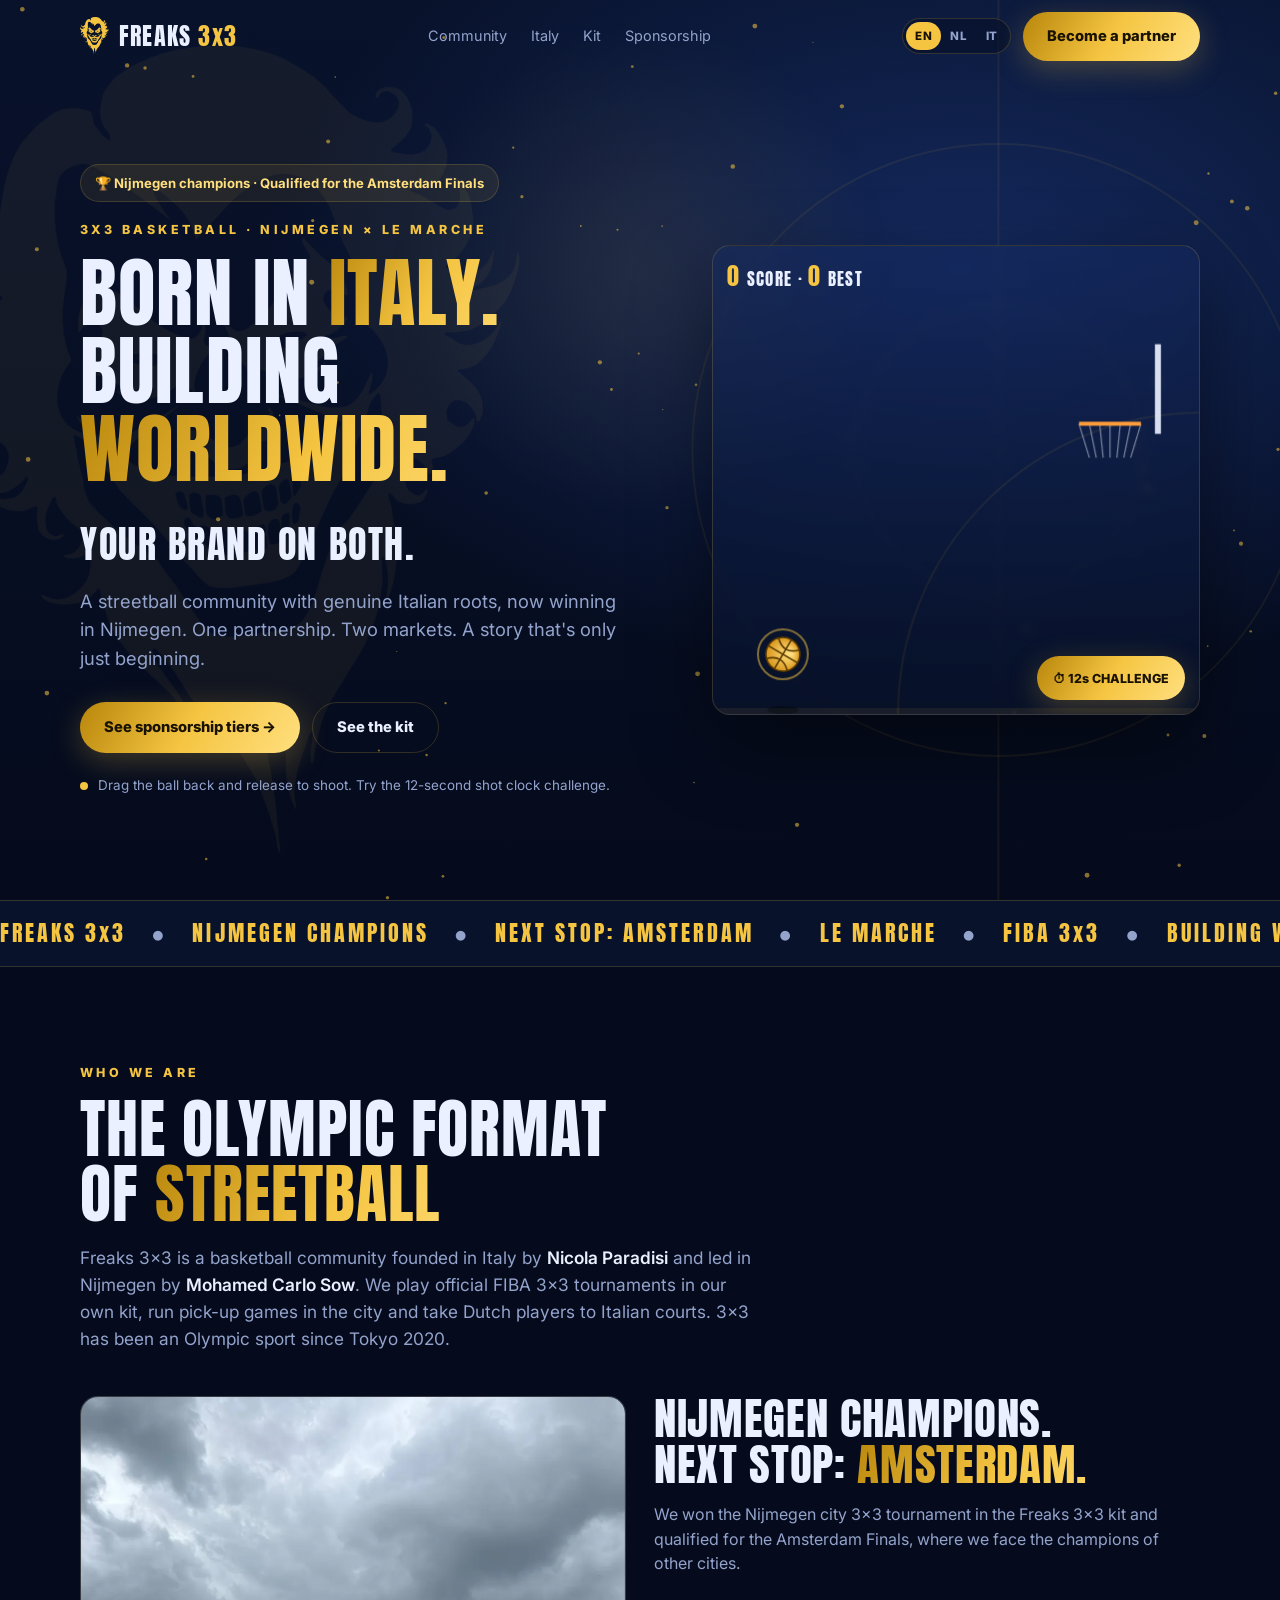
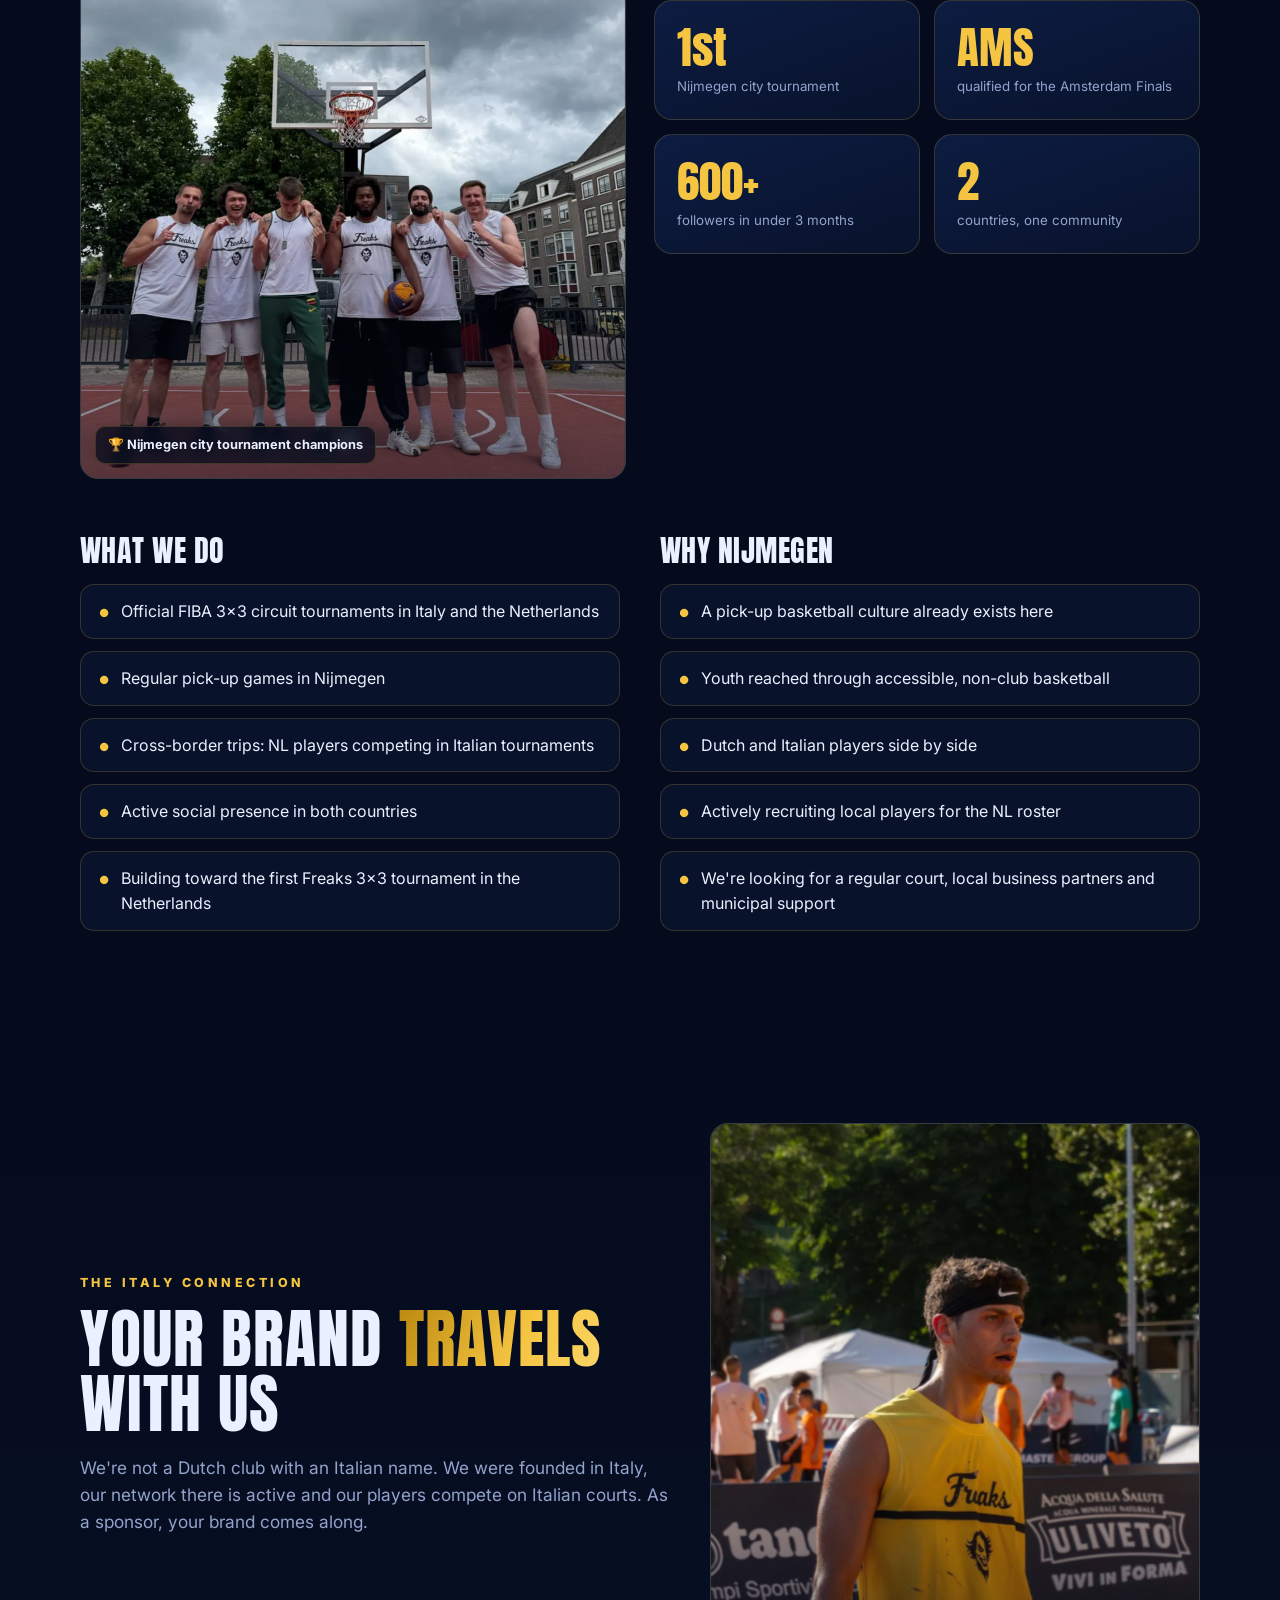
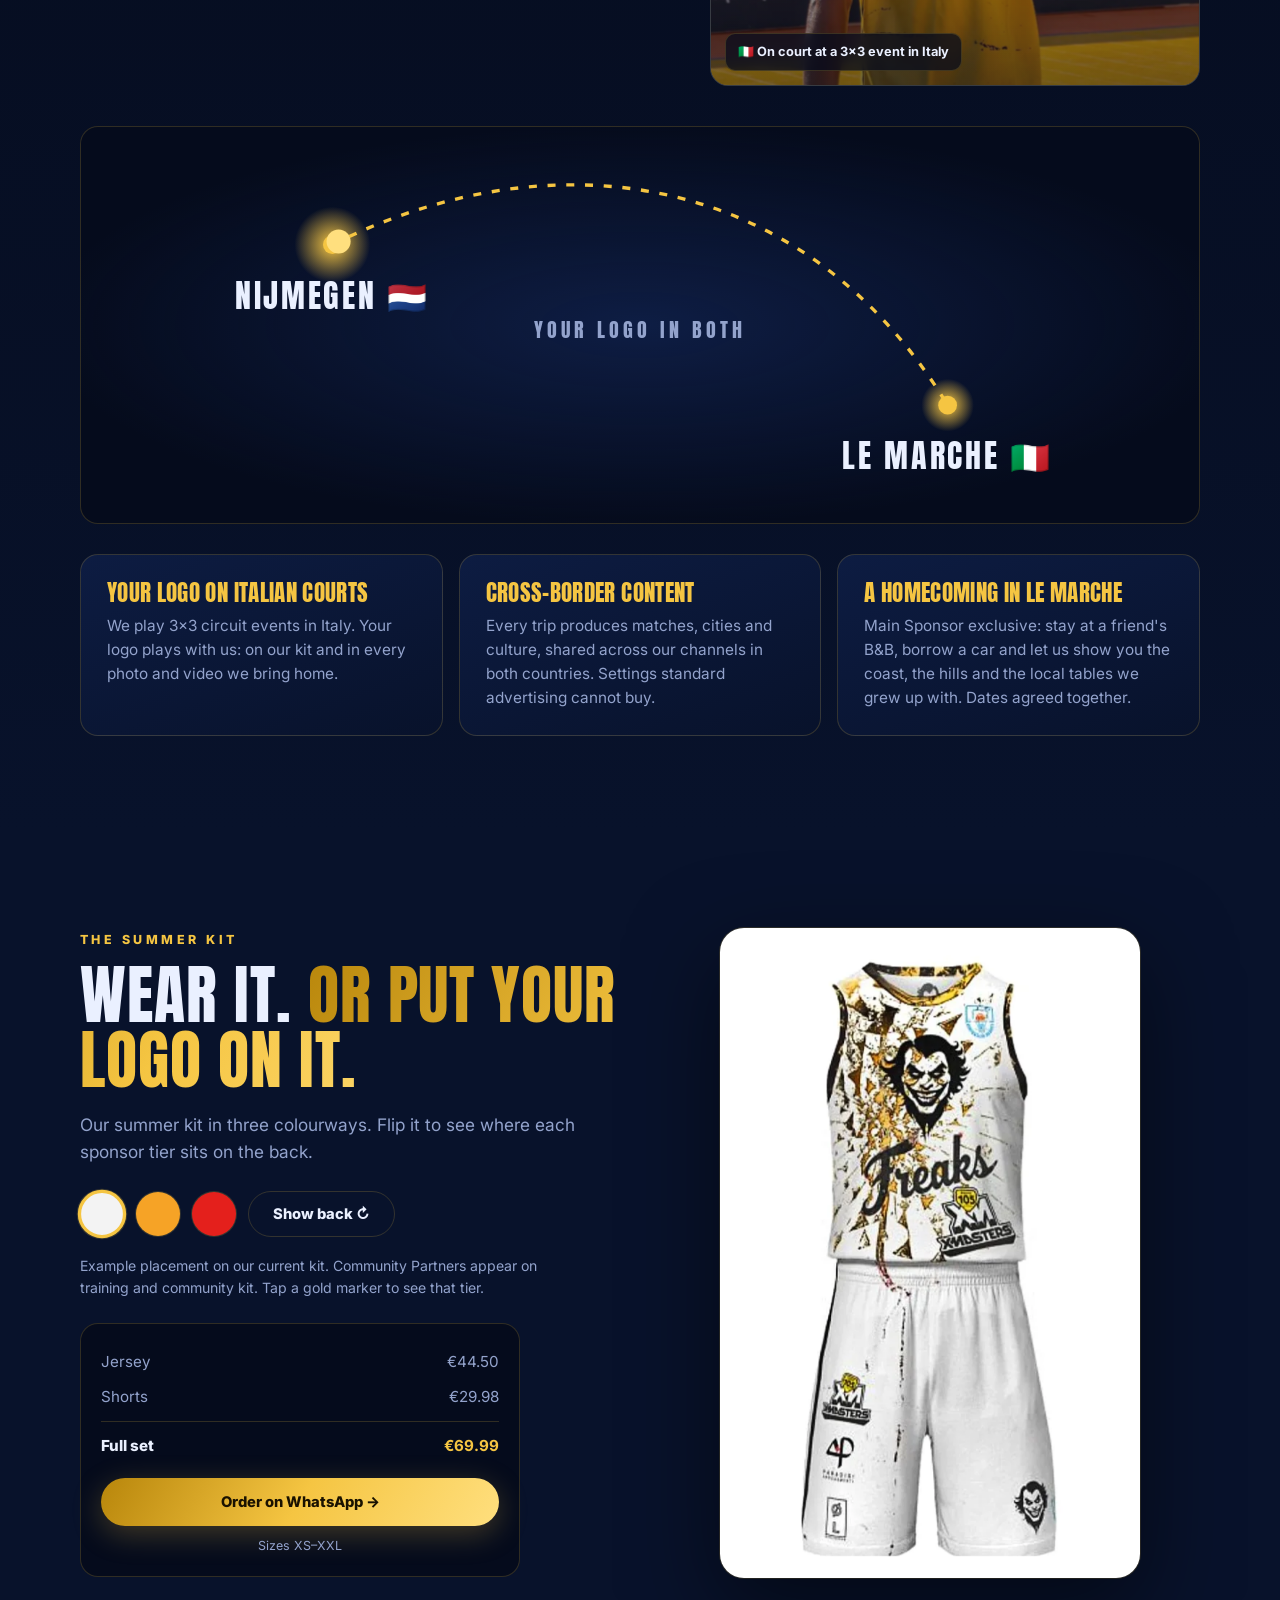
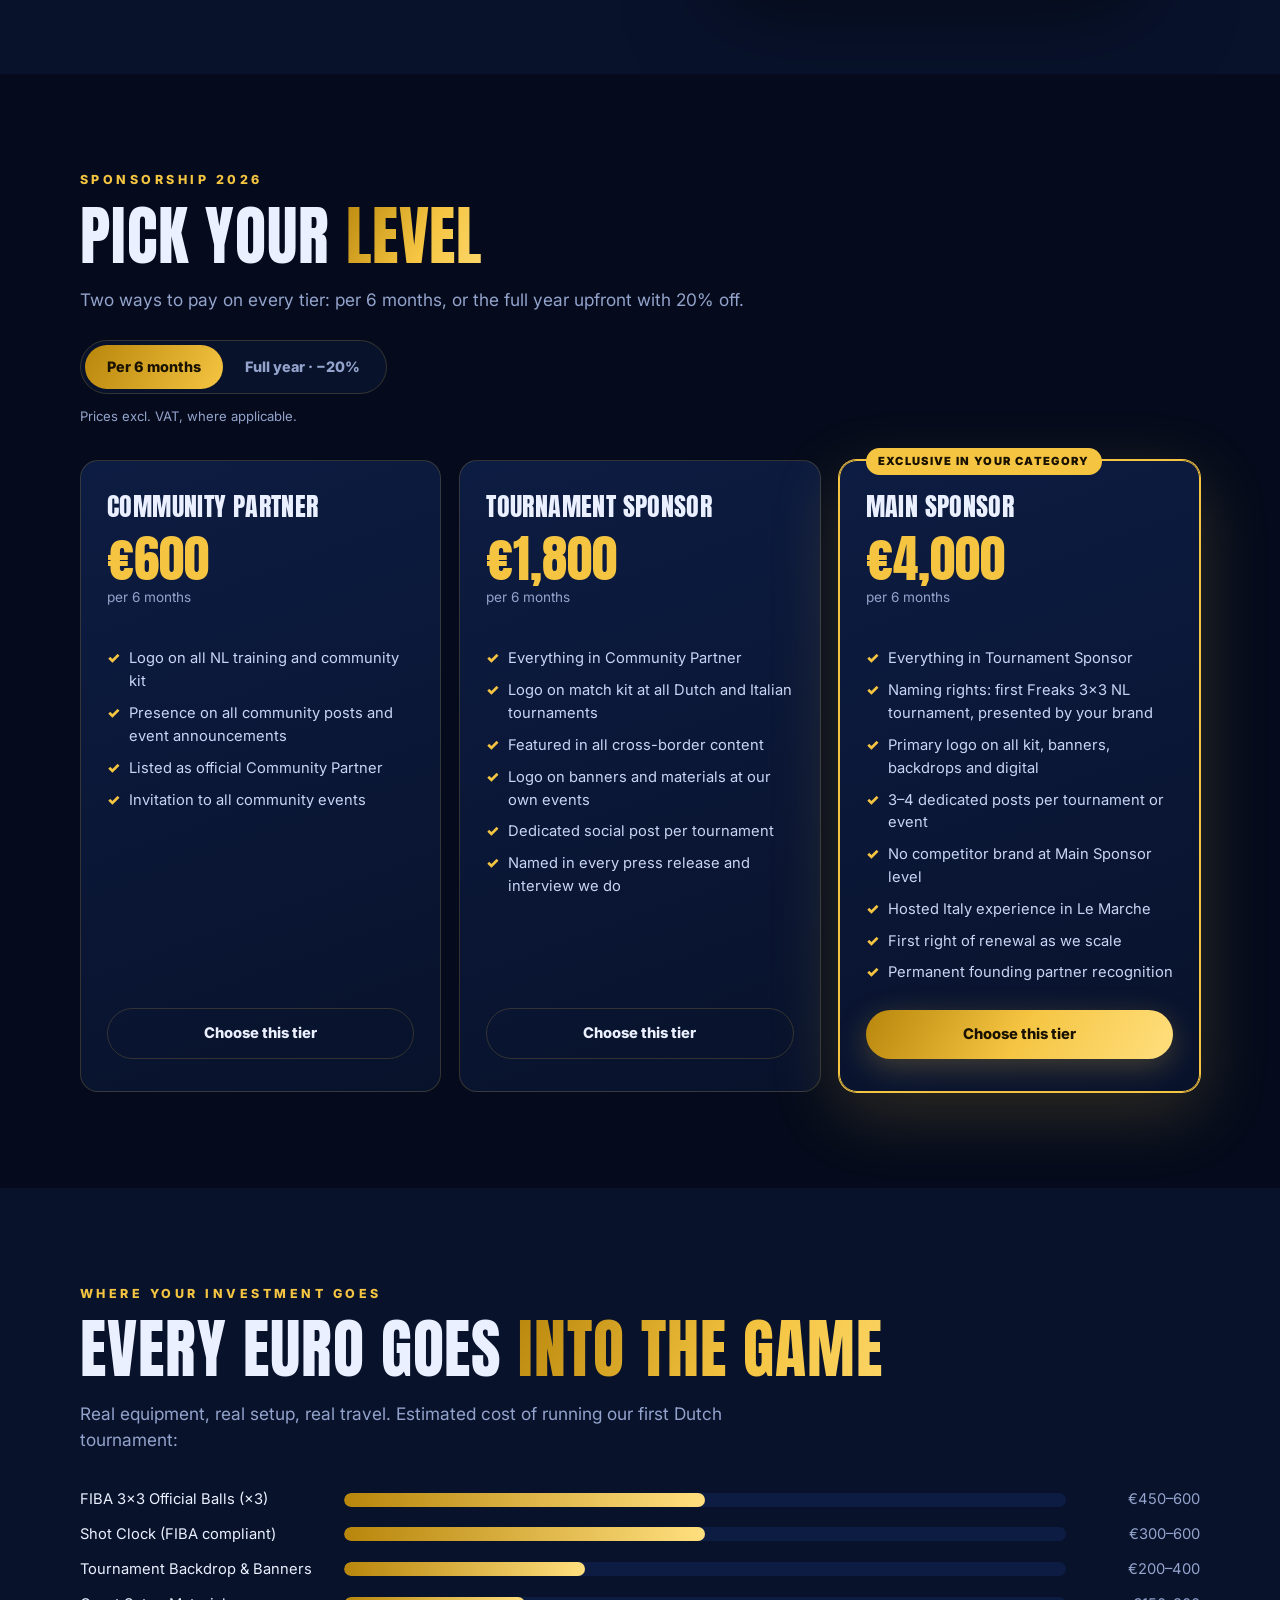
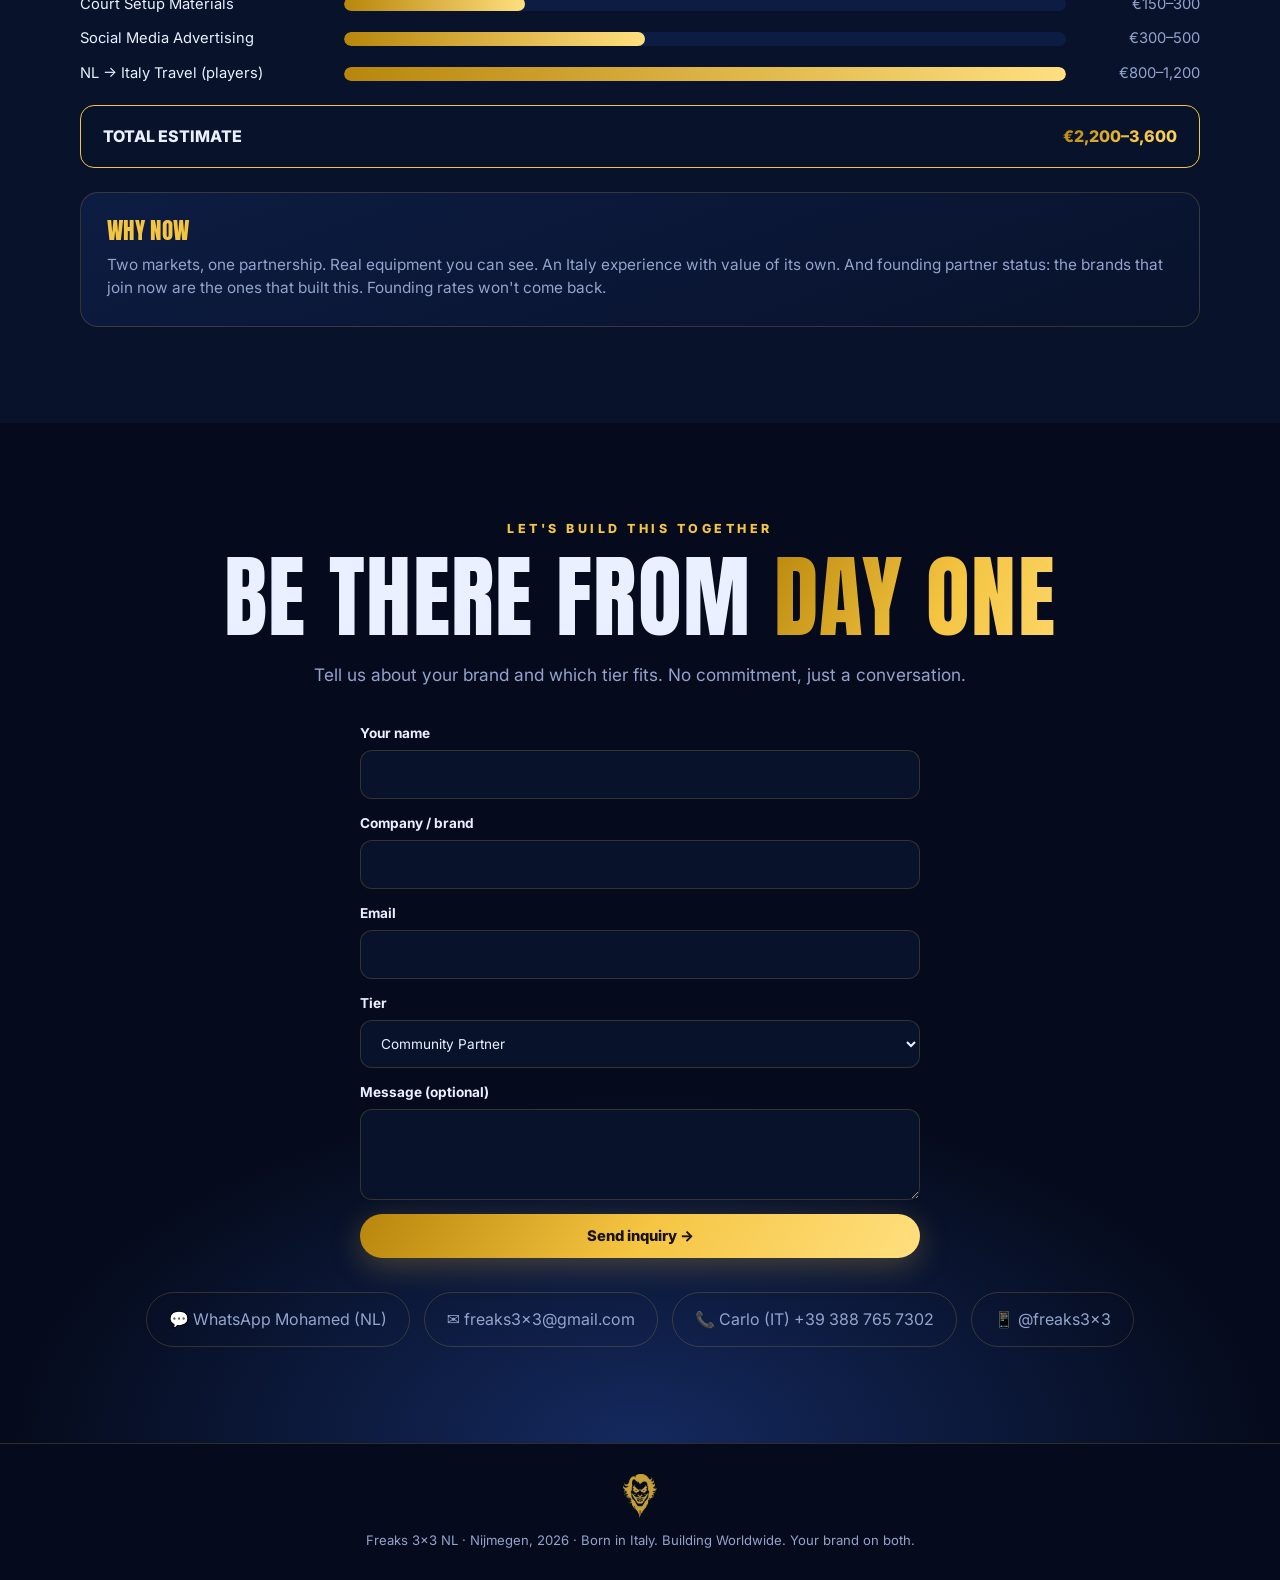
==== commit 769e72d0: "Add real photos, logo and kit viewer; apply brand review and design fixes - Joker logo (nav, hero wa" ====
--- a/index.html
+++ b/index.html
@@ -3,13 +3,15 @@
 <head>
 <meta charset="utf-8">
 <meta name="viewport" content="width=device-width, initial-scale=1">
-<title>FREAKS 3x3 — Born in Italy. Built in Nijmegen.</title>
-<meta name="description" content="Freaks 3x3 is a 3x3 basketball community born in Italy, growing in Nijmegen. Become a founding partner: one investment, two countries.">
+<title>Freaks 3x3 — Born in Italy. Building Worldwide.</title>
+<meta name="description" content="Freaks 3x3 is a 3x3 basketball community founded in Italy and growing in Nijmegen. Nijmegen champions, qualified for the Amsterdam Finals. Become a founding partner.">
 <meta name="theme-color" content="#050b1c">
-<meta property="og:title" content="FREAKS 3x3 — Born in Italy. Built in Nijmegen.">
-<meta property="og:description" content="3x3 basketball community in Nijmegen with Italian roots. Founding sponsorship spots open for 2026.">
+<meta property="og:title" content="Freaks 3x3 — Born in Italy. Building Worldwide.">
+<meta property="og:description" content="Cross-border 3x3 basketball in Nijmegen and Italy. Your brand on both.">
 <meta property="og:type" content="website">
-<link rel="icon" href="data:image/svg+xml,%3Csvg xmlns='http://www.w3.org/2000/svg' viewBox='0 0 64 64'%3E%3Crect width='64' height='64' rx='14' fill='%23050b1c'/%3E%3Ccircle cx='32' cy='32' r='20' fill='none' stroke='%23f5c542' stroke-width='4'/%3E%3Cpath d='M12 32h40M32 12v40M18 18q14 14 0 28M46 18q-14 14 0 28' fill='none' stroke='%23f5c542' stroke-width='3'/%3E%3C/svg%3E">
+<meta property="og:image" content="assets/og.jpg">
+<link rel="icon" type="image/png" href="assets/icon-64.png">
+<link rel="apple-touch-icon" href="assets/icon-180.png">
 <link rel="preconnect" href="https://fonts.googleapis.com">
 <link rel="preconnect" href="https://fonts.gstatic.com" crossorigin>
 <link href="https://fonts.googleapis.com/css2?family=Anton&family=Inter:wght@400;600;800&display=swap" rel="stylesheet">
@@ -24,6 +26,7 @@
 *{box-sizing:border-box;margin:0;padding:0}
 html{scroll-behavior:smooth;scroll-padding-top:80px}
 body{background:var(--navy-900);color:var(--ink);font-family:"Inter",system-ui,-apple-system,Segoe UI,Roboto,sans-serif;line-height:1.55;overflow-x:hidden}
+img{display:block;max-width:100%}
 a{color:inherit;text-decoration:none}
 h1,h2,h3{font-family:var(--display);font-weight:400;letter-spacing:.015em;line-height:1.02;text-transform:uppercase}
 .gold{background:linear-gradient(120deg,var(--gold-3),var(--gold),var(--gold-2),var(--gold));background-size:200% 100%;-webkit-background-clip:text;background-clip:text;color:transparent;animation:sheen 6s ease-in-out infinite}
@@ -31,54 +34,72 @@
 .wrap{width:min(1120px,100% - 32px);margin-inline:auto}
 section{padding:96px 0;position:relative}
 .eyebrow{font-size:.78rem;letter-spacing:.28em;text-transform:uppercase;color:var(--gold);margin-bottom:14px;font-weight:800}
+.nw{white-space:nowrap}
 h2{font-size:clamp(2.2rem,5.4vw,4rem);margin-bottom:18px}
-.lead{color:var(--muted);max-width:60ch;font-size:1.08rem}
-
-/* cursor glow */
+.lead{color:var(--muted);max-width:62ch;font-size:1.08rem}
+.lead strong{color:var(--ink);font-weight:600}
+
 #glow{position:fixed;inset:0;pointer-events:none;z-index:1;
   background:radial-gradient(420px circle at var(--mx,50%) var(--my,30%),rgba(245,197,66,.09),transparent 60%)}
 
-/* nav */
-nav{position:fixed;top:0;left:0;right:0;z-index:50;transition:.3s;padding:14px 0}
-nav.solid{background:rgba(5,11,28,.86);backdrop-filter:blur(12px);border-bottom:1px solid var(--line)}
+/* ---------- nav ---------- */
+nav{position:fixed;top:0;left:0;right:0;z-index:50;transition:.3s;padding:12px 0}
+nav.solid{background:rgba(5,11,28,.88);backdrop-filter:blur(12px);border-bottom:1px solid var(--line)}
 nav .wrap{display:flex;align-items:center;justify-content:space-between;gap:16px}
 .logo{display:flex;align-items:center;gap:10px;font-family:var(--display);font-size:1.5rem;letter-spacing:.05em}
 .logo b{color:var(--gold);font-weight:400}
-.logo svg{width:30px;height:30px;transition:transform .6s}
-.logo:hover svg{transform:rotate(360deg)}
+.logo img{height:38px;width:auto;transition:transform .5s}
+.logo:hover img{transform:rotate(-8deg) scale(1.08)}
 nav ul{display:flex;gap:24px;list-style:none;font-size:.9rem;color:var(--muted)}
 nav ul a{position:relative;padding:4px 0}
 nav ul a::after{content:"";position:absolute;left:0;right:0;bottom:-2px;height:2px;background:var(--gold);transform:scaleX(0);transition:transform .3s}
 nav ul a:hover,nav ul a.act{color:var(--gold)}
 nav ul a.act::after{transform:scaleX(1)}
+nav ul .m-only{display:none}
 .right{display:flex;align-items:center;gap:12px}
 .lang{display:flex;border:1px solid var(--line);border-radius:999px;padding:3px;background:rgba(8,18,43,.7)}
-.lang button{border:0;background:none;color:var(--muted);font:800 .72rem/1 inherit;font-family:inherit;padding:7px 9px;border-radius:999px;cursor:pointer;letter-spacing:.06em}
+.lang button{border:0;background:none;color:var(--muted);font-family:inherit;font-weight:800;font-size:.72rem;padding:7px 9px;border-radius:999px;cursor:pointer;letter-spacing:.06em}
 .lang button.on{background:var(--gold);color:#1a1200}
-.burger{display:none;background:none;border:1px solid var(--line);border-radius:10px;width:42px;height:38px;cursor:pointer;color:var(--ink);font-size:1.2rem}
-.btn{display:inline-flex;align-items:center;gap:8px;padding:13px 24px;border-radius:999px;font-weight:800;font-size:.92rem;border:0;cursor:pointer;transition:transform .2s,box-shadow .2s,border-color .2s,color .2s;font-family:inherit}
+.burger{display:none;background:none;border:1px solid var(--line);border-radius:12px;width:44px;height:44px;cursor:pointer;color:var(--ink);font-size:1.2rem}
+.btn{display:inline-flex;align-items:center;gap:8px;padding:13px 24px;min-height:44px;border-radius:999px;font-weight:800;font-size:.92rem;border:0;cursor:pointer;transition:transform .2s,box-shadow .2s,border-color .2s,color .2s;font-family:inherit}
 .btn.primary{background:linear-gradient(120deg,var(--gold-3),var(--gold),var(--gold-2));color:#1a1200;box-shadow:0 8px 30px rgba(245,197,66,.25)}
 .btn.primary:hover{transform:translateY(-2px);box-shadow:0 12px 40px rgba(245,197,66,.45)}
 .btn.ghost{background:transparent;color:var(--ink);border:1px solid var(--line)}
 .btn.ghost:hover{border-color:var(--gold);color:var(--gold)}
 @media(max-width:900px){
-  nav ul{position:fixed;top:66px;left:16px;right:16px;flex-direction:column;gap:0;background:rgba(8,18,43,.97);border:1px solid var(--line);border-radius:16px;padding:8px;transform:translateY(-12px);opacity:0;pointer-events:none;transition:.25s}
+  nav ul{position:fixed;top:70px;left:16px;right:16px;flex-direction:column;gap:0;background:rgba(8,18,43,.97);border:1px solid var(--line);border-radius:16px;padding:8px;transform:translateY(-12px);opacity:0;pointer-events:none;transition:.25s}
   nav ul.open{transform:none;opacity:1;pointer-events:auto}
   nav ul a{display:block;padding:14px 12px;font-size:1rem}
   nav ul a::after{display:none}
+  nav ul .m-only{display:block}
   .burger{display:block}
   .right .btn{display:none}
-}
-
-/* hero */
-#hero{min-height:100vh;display:flex;align-items:center;padding:120px 0 60px;
+  .lang button{min-width:40px;min-height:40px}
+  .logo span{display:none}
+}
+
+/* sticky mobile CTA */
+#mcta{display:none}
+@media(max-width:900px){
+  #mcta{display:flex;position:fixed;left:12px;right:12px;bottom:12px;z-index:60;justify-content:center;transform:translateY(140%);transition:transform .35s}
+  #mcta.show{transform:none}
+  footer{padding-bottom:96px!important}
+}
+
+/* ---------- hero ---------- */
+#hero{min-height:100vh;display:flex;align-items:center;padding:120px 0 60px;overflow:hidden;
   background:radial-gradient(1000px 600px at 75% 30%,var(--navy-600),transparent 70%),linear-gradient(180deg,var(--navy-800),var(--navy-900))}
 #court{position:absolute;inset:0;width:100%;height:100%;z-index:0}
+.mark{position:absolute;z-index:0;left:-6%;top:50%;width:min(620px,70vw);transform:translateY(-50%) rotate(-8deg);opacity:.05;pointer-events:none}
 #hero .wrap{position:relative;z-index:2;display:grid;grid-template-columns:1.1fr .9fr;gap:36px;align-items:center}
-#hero h1{font-size:clamp(3rem,7.4vw,6.2rem);margin-bottom:22px}
+.pill{display:inline-flex;align-items:center;gap:8px;padding:8px 14px;border:1px solid var(--line);border-radius:999px;background:rgba(245,197,66,.08);color:var(--gold-2);font-size:.82rem;font-weight:700;margin-bottom:18px;transition:.25s}
+.pill:hover{border-color:var(--gold);background:rgba(245,197,66,.14)}
+#hero h1{font-size:clamp(2.8rem,6vw,5rem);margin-bottom:20px}
 #hero h1 .ln{display:block;overflow:hidden}
 #hero h1 .ln>span{display:inline-block;animation:rise .9s cubic-bezier(.2,.8,.2,1) both}
 #hero h1 .ln:nth-child(2)>span{animation-delay:.12s}
+#hero h1 .ln:nth-child(3)>span{animation-delay:.24s}
+#hero h1 .tag{font-size:.5em;letter-spacing:.04em;margin-top:.25em}
 @keyframes rise{from{transform:translateY(105%)}}
 #hero p.sub{color:var(--muted);font-size:1.15rem;max-width:46ch;margin-bottom:30px}
 .cta{display:flex;gap:12px;flex-wrap:wrap}
@@ -87,7 +108,7 @@
 @keyframes pulse{50%{transform:scale(1.8);opacity:.3}}
 
 /* game */
-.game{position:relative;height:470px;border-radius:var(--radius);border:1px solid var(--line);background:linear-gradient(180deg,rgba(20,41,94,.55),rgba(8,18,43,.75));backdrop-filter:blur(4px);overflow:hidden;touch-action:none;box-shadow:0 30px 80px rgba(0,0,0,.45)}
+.game{position:relative;height:470px;border-radius:var(--radius);border:1px solid var(--line);background:linear-gradient(180deg,rgba(20,41,94,.55),rgba(8,18,43,.75));backdrop-filter:blur(4px);overflow:hidden;touch-action:pan-y;box-shadow:0 30px 80px rgba(0,0,0,.45)}
 .game canvas{width:100%;height:100%;display:block;cursor:grab}
 .game canvas:active{cursor:grabbing}
 .hud{position:absolute;top:12px;left:14px;right:14px;display:flex;justify-content:space-between;align-items:center;gap:10px;pointer-events:none}
@@ -95,7 +116,7 @@
 .score b{color:var(--gold);font-size:1.5rem;font-weight:400;margin-right:6px}
 .clock{font-family:var(--display);font-size:1.6rem;color:#ff5a3c;background:#000;border:2px solid #222;border-radius:8px;padding:2px 10px;min-width:62px;text-align:center;letter-spacing:.06em;display:none;text-shadow:0 0 12px rgba(255,90,60,.7)}
 .clock.on{display:block}
-.chall{position:absolute;bottom:14px;right:14px;pointer-events:auto;font-size:.78rem;padding:10px 16px}
+.chall{position:absolute;bottom:14px;right:14px;font-size:.78rem;padding:10px 16px}
 .toast{position:absolute;left:50%;top:60px;transform:translateX(-50%);color:var(--gold);font-family:var(--display);font-size:1.6rem;letter-spacing:.06em;opacity:0;transition:.3s;pointer-events:none;white-space:nowrap;text-shadow:0 0 20px rgba(245,197,66,.6)}
 .toast.show{opacity:1;top:72px}
 @media(max-width:900px){#hero .wrap{grid-template-columns:1fr}.game{height:400px}}
@@ -106,50 +127,89 @@
 .marquee span{margin:0 26px;color:var(--muted);font-size:.8rem;vertical-align:middle}
 @keyframes slide{to{transform:translateX(-50%)}}
 
-/* stats */
-.stats{display:grid;grid-template-columns:repeat(4,1fr);gap:16px;margin-top:40px}
-.stat{padding:26px;border:1px solid var(--line);border-radius:var(--radius);background:linear-gradient(160deg,var(--navy-700),var(--navy-800))}
-.stat b{display:block;font-family:var(--display);font-weight:400;font-size:3rem;color:var(--gold);line-height:1.1}
-.stat small{color:var(--muted)}
-@media(max-width:800px){.stats{grid-template-columns:1fr 1fr}}
-
 /* reveal */
 .rv{opacity:0;transform:translateY(34px);transition:opacity .8s,transform .8s}
 .rv.in{opacity:1;transform:none}
 
-/* lists */
-.cols{display:grid;grid-template-columns:1fr 1fr;gap:40px;align-items:start}
+/* photos */
+.photo{position:relative;border-radius:var(--radius);overflow:hidden;border:1px solid var(--line);background:var(--navy-700)}
+.photo img{width:100%;height:115%;object-fit:cover;will-change:transform}
+.photo figcaption{position:absolute;left:14px;bottom:14px;z-index:1;font-size:.8rem;font-weight:700;color:var(--ink);background:rgba(5,11,28,.72);backdrop-filter:blur(6px);border:1px solid var(--line);padding:8px 12px;border-radius:10px;max-width:calc(100% - 28px)}
+.photo::after{content:"";position:absolute;inset:0;background:linear-gradient(180deg,transparent 55%,rgba(5,11,28,.55));pointer-events:none}
+
+/* about / proof */
+.proof{display:grid;grid-template-columns:1fr 1fr;gap:28px;margin-top:44px;align-items:stretch}
+.proof .photo{aspect-ratio:4/5}
+.proof h3{font-size:clamp(1.9rem,3.6vw,2.8rem);margin-bottom:14px}
+.proof p{color:var(--muted);margin-bottom:24px}
+.stats{display:grid;grid-template-columns:1fr 1fr;gap:14px}
+.stat{padding:22px;border:1px solid var(--line);border-radius:var(--radius);background:linear-gradient(160deg,var(--navy-700),var(--navy-800))}
+.stat b{display:block;font-family:var(--display);font-weight:400;font-size:2.8rem;color:var(--gold);line-height:1.1}
+.stat small{color:var(--muted)}
+.cols{display:grid;grid-template-columns:1fr 1fr;gap:40px;align-items:start;margin-top:56px}
 .cols h3{font-size:1.9rem;margin-bottom:18px}
 .list{list-style:none;display:grid;gap:12px}
-.list li{padding:14px 18px;border:1px solid var(--line);border-radius:14px;background:var(--navy-800);transition:.25s;display:flex;gap:12px}
-.list li:hover{transform:translateX(6px);border-color:var(--gold)}
+.list li{padding:14px 18px;border:1px solid var(--line);border-radius:14px;background:var(--navy-800);transition:border-color .25s;display:flex;gap:12px}
+.list li:hover{border-color:rgba(245,197,66,.45)}
 .list li::before{content:"●";color:var(--gold);font-size:.7rem;margin-top:6px}
-@media(max-width:800px){.cols{grid-template-columns:1fr}}
-
-/* route */
+@media(max-width:860px){.proof,.cols{grid-template-columns:1fr}.proof .photo{aspect-ratio:4/4.4}}
+
+/* italy */
 #italy{background:linear-gradient(180deg,var(--navy-900),var(--navy-800))}
+.split{display:grid;grid-template-columns:1.1fr .9fr;gap:32px;align-items:center}
+.split .photo{aspect-ratio:4/4.6}
+@media(max-width:860px){.split{grid-template-columns:1fr}}
 .route{margin-top:40px;border:1px solid var(--line);border-radius:var(--radius);padding:24px;background:radial-gradient(600px 200px at 50% 50%,rgba(20,41,94,.6),transparent),var(--navy-900)}
 .route svg{width:100%;height:auto;display:block}
 .route .arc{stroke:var(--gold);stroke-width:2.5;fill:none;stroke-dasharray:6 8;animation:dash 1.4s linear infinite}
 @keyframes dash{to{stroke-dashoffset:-28}}
 .route text{font-family:var(--display)}
 .cards3{display:grid;grid-template-columns:repeat(3,1fr);gap:16px;margin-top:30px}
-.card{padding:26px;border:1px solid var(--line);border-radius:var(--radius);background:linear-gradient(160deg,var(--navy-700),var(--navy-800));transition:transform .3s,border-color .3s,box-shadow .3s}
-.card:hover{transform:translateY(-6px);border-color:var(--gold);box-shadow:0 18px 50px rgba(0,0,0,.4)}
+.card{padding:26px;border:1px solid var(--line);border-radius:var(--radius);background:linear-gradient(160deg,var(--navy-700),var(--navy-800));transition:border-color .3s}
+.card:hover{border-color:rgba(245,197,66,.45)}
 .card h3{font-size:1.45rem;margin-bottom:10px;color:var(--gold)}
 .card p{color:var(--muted);font-size:.96rem}
 @media(max-width:800px){.cards3{grid-template-columns:1fr}}
 
+/* kit */
+#kit{background:var(--navy-800);overflow:hidden}
+.kitgrid{display:grid;grid-template-columns:1fr 1fr;gap:40px;align-items:center}
+@media(max-width:860px){.kitgrid{grid-template-columns:1fr}}
+.stage{position:relative;background:#fff;border-radius:24px;padding:22px;box-shadow:0 30px 90px rgba(0,0,0,.5),0 0 0 1px var(--line);perspective:1400px;cursor:pointer;justify-self:center;width:min(420px,100%)}
+.flip{position:relative;width:100%;aspect-ratio:517/833;transition:transform .8s cubic-bezier(.3,.7,.2,1);transform-style:preserve-3d}
+.flip.b{transform:rotateY(180deg)}
+.face{position:absolute;inset:0;backface-visibility:hidden;-webkit-backface-visibility:hidden}
+.face img{width:100%;height:100%;object-fit:contain}
+.face.back{transform:rotateY(180deg)}
+.hs{position:absolute;transform:translate(-50%,-50%);width:44px;height:44px;border-radius:50%;border:0;background:none;cursor:pointer;z-index:2}
+.hs::before{content:"";position:absolute;inset:8px;border-radius:50%;border:3px solid var(--gold);background:rgba(245,197,66,.25);animation:ping 1.8s infinite}
+.hs span{position:absolute;left:calc(100% + 6px);top:50%;transform:translateY(-50%);white-space:nowrap;background:var(--navy-900);color:var(--gold-2);font-size:.75rem;font-weight:800;padding:6px 10px;border-radius:8px;border:1px solid var(--gold);pointer-events:none}
+@keyframes ping{50%{transform:scale(1.25);box-shadow:0 0 0 8px rgba(245,197,66,.15)}}
+.kitctl{display:flex;flex-wrap:wrap;gap:12px;align-items:center;margin:26px 0 18px}
+.sw{width:44px;height:44px;border-radius:50%;border:3px solid transparent;cursor:pointer;box-shadow:0 0 0 1px var(--line);transition:.2s}
+.sw.on{border-color:var(--gold);transform:scale(1.1)}
+.sw[data-c=white]{background:#f3f3f3}.sw[data-c=orange]{background:#f6a326}.sw[data-c=red]{background:#e4201c}
+.kitnote{color:var(--muted);font-size:.88rem;max-width:52ch}
+.buy{margin-top:24px;padding:20px;border:1px solid var(--line);border-radius:var(--radius);background:var(--navy-900);max-width:440px}
+.buy .row{display:flex;justify-content:space-between;padding:6px 0;color:var(--muted);font-size:.95rem}
+.buy .row.set{color:var(--ink);font-weight:800;border-top:1px solid var(--line);margin-top:6px;padding-top:12px}
+.buy .row.set b{color:var(--gold)}
+.buy .btn{width:100%;justify-content:center;margin-top:14px}
+.buy small{display:block;margin-top:10px;color:var(--muted);font-size:.78rem;text-align:center}
+
 /* tiers */
-.toggle{display:inline-flex;margin:26px 0 34px;border:1px solid var(--line);border-radius:999px;padding:5px;background:var(--navy-800)}
-.toggle button{border:0;background:none;color:var(--muted);padding:10px 22px;border-radius:999px;font-weight:800;cursor:pointer;font-family:inherit;font-size:.9rem;transition:.25s}
+.toggle{display:inline-flex;margin:26px 0 12px;border:1px solid var(--line);border-radius:999px;padding:4px;background:var(--navy-800)}
+.toggle button{border:0;background:none;color:var(--muted);padding:10px 22px;min-height:44px;border-radius:999px;font-weight:800;cursor:pointer;font-family:inherit;font-size:.9rem;transition:.25s}
 .toggle button.on{background:linear-gradient(120deg,var(--gold-3),var(--gold));color:#1a1200}
+.vat{color:var(--muted);font-size:.82rem;margin-bottom:34px}
 .tiers{display:grid;grid-template-columns:repeat(3,1fr);gap:18px;align-items:stretch;perspective:1200px}
-.tier{position:relative;padding:32px 26px;border:1px solid var(--line);border-radius:var(--radius);background:linear-gradient(160deg,var(--navy-700),var(--navy-800));display:flex;flex-direction:column;transition:transform .25s ease-out,opacity .8s;transform-style:preserve-3d}
+.tier{position:relative;padding:32px 26px;border:1px solid var(--line);border-radius:var(--radius);background:linear-gradient(160deg,var(--navy-700),var(--navy-800));display:flex;flex-direction:column;transition:transform .25s ease-out,opacity .8s,box-shadow .4s;transform-style:preserve-3d}
 .tier.main{border-color:var(--gold);box-shadow:0 0 0 1px var(--gold),0 20px 70px rgba(245,197,66,.18)}
+.tier.flash{animation:flash 1.6s ease-out}
+@keyframes flash{0%,40%{box-shadow:0 0 0 3px var(--gold),0 0 80px rgba(245,197,66,.6)}}
 .tier .shine{position:absolute;inset:0;border-radius:inherit;pointer-events:none;background:radial-gradient(300px circle at var(--sx,50%) var(--sy,0%),rgba(245,197,66,.13),transparent 60%);opacity:0;transition:opacity .3s}
 .tier:hover .shine{opacity:1}
-.badge{position:absolute;top:-13px;left:26px;background:var(--gold);color:#1a1200;font-size:.7rem;font-weight:900;letter-spacing:.14em;padding:5px 12px;border-radius:999px}
+.badge{position:absolute;top:-13px;left:26px;background:var(--gold);color:#1a1200;font-size:.7rem;font-weight:900;letter-spacing:.12em;padding:5px 12px;border-radius:999px}
 .tier h3{font-size:1.6rem;margin-bottom:6px}
 .price{font-family:var(--display);font-size:3.2rem;color:var(--gold);margin:6px 0 0;line-height:1.1}
 .per{color:var(--muted);font-size:.85rem;min-height:1.4em}
@@ -161,28 +221,28 @@
 @media(max-width:900px){.tiers{grid-template-columns:1fr}}
 
 /* budget */
+#invest{background:var(--navy-800)}
 .budget{display:grid;gap:12px;margin-top:34px}
 .bar{display:grid;grid-template-columns:250px 1fr 120px;gap:14px;align-items:center;font-size:.92rem}
 .track{height:14px;border-radius:99px;background:var(--navy-700);overflow:hidden}
 .fill{height:100%;width:0;border-radius:99px;background:linear-gradient(90deg,var(--gold-3),var(--gold-2));transition:width 1.2s cubic-bezier(.2,.8,.2,1)}
 .bar>span:last-child{text-align:right;color:var(--muted)}
 .total{margin-top:20px;padding:18px 22px;border:1px solid var(--gold);border-radius:14px;display:flex;justify-content:space-between;gap:12px;font-weight:800;flex-wrap:wrap}
+.whynow{margin-top:24px}
 @media(max-width:700px){.bar{grid-template-columns:1fr 100px}.bar .track{grid-column:1/-1;order:3}}
-
-.why{display:grid;grid-template-columns:1fr 1fr;gap:16px;margin-top:30px}
-.why .wide{grid-column:1/-1}
-@media(max-width:800px){.why{grid-template-columns:1fr}}
 
 /* contact */
 #contact{background:radial-gradient(900px 500px at 50% 100%,var(--navy-600),transparent 70%),var(--navy-900);text-align:center}
 #contact h2{font-size:clamp(2.6rem,7vw,5.6rem)}
-form{max-width:560px;margin:34px auto 0;display:grid;gap:12px;text-align:left}
-input,select,textarea{width:100%;padding:14px 16px;border-radius:12px;border:1px solid var(--line);background:var(--navy-800);color:var(--ink);font:inherit}
+form{max-width:560px;margin:34px auto 0;display:grid;gap:14px;text-align:left}
+label{display:grid;gap:6px;font-size:.85rem;font-weight:700;color:var(--ink)}
+input,select,textarea{width:100%;padding:13px 16px;min-height:48px;border-radius:12px;border:1px solid var(--line);background:var(--navy-800);color:var(--ink);font:inherit;font-weight:400}
 input:focus,select:focus,textarea:focus{outline:2px solid var(--gold);outline-offset:1px}
 .contacts{display:flex;justify-content:center;gap:14px;flex-wrap:wrap;margin-top:34px}
 .contacts a{padding:14px 22px;border:1px solid var(--line);border-radius:999px;color:var(--muted);transition:.25s}
 .contacts a:hover{border-color:var(--gold);color:var(--gold)}
 footer{padding:30px 0;text-align:center;color:var(--muted);font-size:.82rem;border-top:1px solid var(--line)}
+footer img{height:44px;width:auto;margin:0 auto 12px;opacity:.8}
 #thanks{display:none;color:var(--gold);font-weight:800;text-align:center}
 :focus-visible{outline:2px solid var(--gold);outline-offset:3px}
 @media(prefers-reduced-motion:reduce){*{animation:none!important;transition:none!important}.rv{opacity:1;transform:none}}
@@ -194,35 +254,40 @@
 <nav id="nav">
   <div class="wrap">
     <a href="#hero" class="logo" aria-label="Freaks 3x3 home">
-      <svg viewBox="0 0 64 64" aria-hidden="true"><circle cx="32" cy="32" r="26" fill="none" stroke="#f5c542" stroke-width="4"/><path d="M6 32h52M32 6v52M14 14q18 18 0 36M50 14q-18 18 0 36" fill="none" stroke="#f5c542" stroke-width="3"/></svg>
+      <img src="assets/logo-gold.png" alt="" width="776" height="1014">
       <span>FREAKS <b>3x3</b></span>
     </a>
     <ul id="menu">
       <li><a href="#about" data-i18n="nav.about">Community</a></li>
-      <li><a href="#italy" data-i18n="nav.italy">Italy Connection</a></li>
+      <li><a href="#italy" data-i18n="nav.italy">Italy</a></li>
+      <li><a href="#kit" data-i18n="nav.kit">Kit</a></li>
       <li><a href="#tiers" data-i18n="nav.tiers">Sponsorship</a></li>
-      <li><a href="#nijmegen">Nijmegen</a></li>
+      <li class="m-only"><a href="#contact" data-i18n="nav.contact">Contact</a></li>
     </ul>
     <div class="right">
       <div class="lang" role="group" aria-label="Language">
         <button data-lang="en" class="on">EN</button><button data-lang="nl">NL</button><button data-lang="it">IT</button>
       </div>
       <a href="#contact" class="btn primary" data-i18n="nav.cta">Become a partner</a>
-      <button class="burger" id="burger" aria-label="Menu" aria-expanded="false">☰</button>
+      <button class="burger" id="burger" aria-label="Menu" aria-expanded="false" aria-controls="menu">☰</button>
     </div>
   </div>
 </nav>
 
+<a href="#contact" id="mcta" class="btn primary" data-i18n="mcta">Become a partner →</a>
+
 <header id="hero">
   <canvas id="court" aria-hidden="true"></canvas>
+  <img class="mark" src="assets/logo-gold.png" alt="" aria-hidden="true">
   <div class="wrap">
     <div>
-      <p class="eyebrow">3x3 Basketball · Nijmegen × Le Marche</p>
-      <h1 data-i18n="hero.h1"><span class="ln"><span>Born in <span class="gold">Italy.</span></span></span><span class="ln"><span>Built in <span class="gold">Nijmegen.</span></span></span></h1>
-      <p class="sub" data-i18n="hero.p">A streetball community with genuine Italian roots, now taking over Dutch courts. One investment. Two countries. One community that is only just getting started.</p>
+      <a href="#about" class="pill" data-i18n="hero.badge">🏆 Nijmegen champions · Qualified for the Amsterdam Finals</a>
+      <p class="eyebrow">3x3 Basketball · Nijmegen × <span class="nw">Le Marche</span></p>
+      <h1 data-i18n="hero.h1"><span class="ln"><span>Born in <span class="gold">Italy.</span></span></span><span class="ln"><span>Building <span class="gold">Worldwide.</span></span></span><span class="ln"><span class="tag">Your brand on both.</span></span></h1>
+      <p class="sub" data-i18n="hero.p">A streetball community with genuine Italian roots, now winning in Nijmegen. One partnership. Two markets. A story that's only just beginning.</p>
       <div class="cta">
         <a href="#tiers" class="btn primary" data-i18n="hero.cta">See sponsorship tiers →</a>
-        <a href="https://instagram.com/freaks3x3" target="_blank" rel="noopener" class="btn ghost">@freaks3x3</a>
+        <a href="#kit" class="btn ghost" data-i18n="hero.kit">See the kit</a>
       </div>
       <div class="hint"><i></i><span data-i18n="hero.hint">Drag the ball back and release to shoot. Try the 12-second shot clock challenge.</span></div>
     </div>
@@ -233,7 +298,7 @@
       </div>
       <div class="toast" id="toast"></div>
       <canvas id="gc" aria-label="Basketball shooting mini-game"></canvas>
-      <button class="btn primary chall" id="chall" data-i18n="g.start">⏱ 12s CHALLENGE</button>
+      <button class="btn primary chall" id="chall">⏱ 12s CHALLENGE</button>
     </div>
   </div>
 </header>
@@ -243,19 +308,31 @@
 <section id="about">
   <div class="wrap">
     <p class="eyebrow rv" data-i18n="about.eye">Who we are</p>
-    <h2 class="rv" data-i18n="about.h2">The fastest-growing<br>format in <span class="gold">urban basketball</span></h2>
-    <p class="lead rv" data-i18n="about.p">Freaks 3x3 is a 3x3 basketball community born in Italy six months ago, now expanding into the Netherlands. We compete in official tournaments, carry our own brand identity and are actively growing around Nijmegen. We bring the streetball spirit to Dutch courts, with genuine Italian roots behind us.</p>
-    <div class="stats rv">
-      <div class="stat"><b data-n="300" data-suf="+">0</b><small data-i18n="st.1">followers gained in under 3 months</small></div>
-      <div class="stat"><b data-n="6">0</b><small data-i18n="st.2">months since we started in Italy</small></div>
-      <div class="stat"><b data-n="2">0</b><small data-i18n="st.3">countries, one community</small></div>
-      <div class="stat"><b data-n="12" data-suf="s">0</b><small data-i18n="st.4">shot clock. 3x3 is the fastest game on the court</small></div>
-    </div>
-    <div class="cols" style="margin-top:56px">
+    <h2 class="rv" data-i18n="about.h2">The Olympic format<br>of <span class="gold">streetball</span></h2>
+    <p class="lead rv" data-i18n="about.p">Freaks 3x3 is a basketball community founded in Italy by <strong>Nicola Paradisi</strong> and led in Nijmegen by <strong>Mohamed Carlo Sow</strong>. We play official FIBA 3x3 tournaments in our own kit, run pick-up games in the city and take Dutch players to Italian courts. 3x3 has been an Olympic sport since Tokyo 2020.</p>
+
+    <div class="proof">
+      <figure class="photo rv">
+        <img src="assets/team-win.webp" alt="Six Freaks 3x3 players in white Freaks jerseys celebrating their Nijmegen tournament win on an outdoor court" loading="lazy" width="1050" height="1400">
+        <figcaption data-i18n="pr.cap">🏆 Nijmegen city tournament champions</figcaption>
+      </figure>
+      <div class="rv">
+        <h3 data-i18n="pr.h3">Nijmegen champions.<br>Next stop: <span class="gold">Amsterdam.</span></h3>
+        <p data-i18n="pr.p">We won the Nijmegen city 3x3 tournament in the Freaks 3x3 kit and qualified for the Amsterdam Finals, where we face the champions of other cities.</p>
+        <div class="stats">
+          <div class="stat"><b>1st</b><small data-i18n="st.1">Nijmegen city tournament</small></div>
+          <div class="stat"><b>AMS</b><small data-i18n="st.2">qualified for the Amsterdam Finals</small></div>
+          <div class="stat"><b data-n="600" data-suf="+">600+</b><small data-i18n="st.3">followers in under 3 months</small></div>
+          <div class="stat"><b data-n="2">2</b><small data-i18n="st.4">countries, one community</small></div>
+        </div>
+      </div>
+    </div>
+
+    <div class="cols">
       <div class="rv">
         <h3 data-i18n="about.h3a">What we do</h3>
         <ul class="list">
-          <li data-i18n="do.1">Official FIBA 3x3 circuit tournaments</li>
+          <li data-i18n="do.1">Official FIBA 3x3 circuit tournaments in Italy and the Netherlands</li>
           <li data-i18n="do.2">Regular pick-up games in Nijmegen</li>
           <li data-i18n="do.3">Cross-border trips: NL players competing in Italian tournaments</li>
           <li data-i18n="do.4">Active social presence in both countries</li>
@@ -263,12 +340,13 @@
         </ul>
       </div>
       <div class="rv">
-        <h3 data-i18n="about.h3b">Where we stand</h3>
+        <h3 data-i18n="about.h3b">Why Nijmegen</h3>
         <ul class="list">
-          <li data-i18n="ws.1">Nijmegen is our target city, with a basketball community already forming</li>
-          <li data-i18n="ws.2">Already competed in tournaments in official Freaks 3x3 kit</li>
-          <li data-i18n="ws.3">Actively recruiting local players and expanding the NL roster</li>
-          <li data-i18n="ws.4">Seeking founding partners to grow with from day one</li>
+          <li data-i18n="nj.1">A pick-up basketball culture already exists here</li>
+          <li data-i18n="nj.2">Youth reached through accessible, non-club basketball</li>
+          <li data-i18n="nj.3">Dutch and Italian players side by side</li>
+          <li data-i18n="nj.4">Actively recruiting local players for the NL roster</li>
+          <li data-i18n="nj.5">We're looking for a regular court, local business partners and municipal support</li>
         </ul>
       </div>
     </div>
@@ -277,9 +355,17 @@
 
 <section id="italy">
   <div class="wrap">
-    <p class="eyebrow rv" data-i18n="it.eye">The Italy connection</p>
-    <h2 class="rv" data-i18n="it.h2">Your brand <span class="gold">travels</span> with us</h2>
-    <p class="lead rv" data-i18n="it.p">No other Dutch sports community is genuinely Italian. Our community was founded in Italy, our network there is active and our players regularly compete on Italian courts. As a sponsor, your brand goes along.</p>
+    <div class="split">
+      <div>
+        <p class="eyebrow rv" data-i18n="it.eye">The Italy connection</p>
+        <h2 class="rv" data-i18n="it.h2">Your brand <span class="gold">travels</span> with us</h2>
+        <p class="lead rv" data-i18n="it.p">We're not a Dutch club with an Italian name. We were founded in Italy, our network there is active and our players compete on Italian courts. As a sponsor, your brand comes along.</p>
+      </div>
+      <figure class="photo rv">
+        <img src="assets/italy-player.webp" alt="Freaks 3x3 player in a yellow Freaks jersey on court at a 3x3 event in Italy" loading="lazy" width="1100" height="1375">
+        <figcaption data-i18n="it.cap">🇮🇹 On court at a 3x3 event in Italy</figcaption>
+      </figure>
+    </div>
     <div class="route rv">
       <svg viewBox="0 0 800 260" role="img" aria-label="Route from Nijmegen to Le Marche">
         <defs><radialGradient id="g"><stop offset="0" stop-color="#f5c542"/><stop offset="1" stop-color="#f5c542" stop-opacity="0"/></radialGradient></defs>
@@ -288,14 +374,47 @@
         <circle cx="630" cy="190" r="26" fill="url(#g)"><animate attributeName="r" values="30;18;30" dur="2.4s" repeatCount="indefinite"/></circle><circle cx="630" cy="190" r="7" fill="#f5c542"/>
         <text x="170" y="118" text-anchor="middle" fill="#eaf0ff" font-size="24" letter-spacing="2">NIJMEGEN 🇳🇱</text>
         <text x="630" y="238" text-anchor="middle" fill="#eaf0ff" font-size="24" letter-spacing="2">LE MARCHE 🇮🇹</text>
-        <text x="400" y="40" text-anchor="middle" fill="#93a3cc" font-size="15" letter-spacing="3" data-i18n="it.svg">YOUR LOGO IN BOTH</text>
+        <text x="400" y="140" text-anchor="middle" fill="#93a3cc" font-size="15" letter-spacing="3" data-i18n="it.svg">YOUR LOGO IN BOTH</text>
         <circle r="9" fill="#ffdf7e"><animateMotion dur="3.4s" repeatCount="indefinite"><mpath href="#rp"/></animateMotion></circle>
       </svg>
     </div>
     <div class="cards3">
-      <div class="card rv"><h3 data-i18n="it.c1h">Your brand on Italian courts</h3><p data-i18n="it.c1p">Our trips include professional 3x3 circuit events with official backdrops, media presence and large audiences.</p></div>
+      <div class="card rv"><h3 data-i18n="it.c1h">Your logo on Italian courts</h3><p data-i18n="it.c1p">We play 3x3 circuit events in Italy. Your logo plays with us: on our kit and in every photo and video we bring home.</p></div>
       <div class="card rv"><h3 data-i18n="it.c2h">Cross-border content</h3><p data-i18n="it.c2p">Every trip produces matches, cities and culture, shared across our channels in both countries. Settings standard advertising cannot buy.</p></div>
-      <div class="card rv"><h3 data-i18n="it.c3h">Client Italy experience</h3><p data-i18n="it.c3p">Main Sponsor exclusive: private accommodation, a rental car and guided visits to the coast, the river and the best local restaurants in Le Marche.</p></div>
+      <div class="card rv"><h3 data-i18n="it.c3h">A homecoming in Le Marche</h3><p data-i18n="it.c3p">Main Sponsor exclusive: stay at a friend's B&amp;B, borrow a car and let us show you the coast, the hills and the local tables we grew up with. Dates agreed together.</p></div>
+    </div>
+  </div>
+</section>
+
+<section id="kit">
+  <div class="wrap kitgrid">
+    <div>
+      <p class="eyebrow rv" data-i18n="kit.eye">The summer kit</p>
+      <h2 class="rv" data-i18n="kit.h2">Wear it. <span class="gold">Or put your logo on it.</span></h2>
+      <p class="lead rv" data-i18n="kit.p">Our summer kit in three colourways. Flip it to see where each sponsor tier sits on the back.</p>
+      <div class="kitctl rv">
+        <button class="sw on" data-c="white" aria-label="White" data-i18n-al="kit.white"></button>
+        <button class="sw" data-c="orange" aria-label="Orange" data-i18n-al="kit.orange"></button>
+        <button class="sw" data-c="red" aria-label="Red" data-i18n-al="kit.red"></button>
+        <button class="btn ghost" id="flipBtn">Show back ↻</button>
+      </div>
+      <p class="kitnote rv" data-i18n="kit.note">Example placement on our current kit. Community Partners appear on training and community kit. Tap a gold marker to see that tier.</p>
+      <div class="buy rv">
+        <div class="row"><span data-i18n="kit.jersey">Jersey</span><span id="pJ">€44.50</span></div>
+        <div class="row"><span data-i18n="kit.shorts">Shorts</span><span id="pS">€29.98</span></div>
+        <div class="row set"><span data-i18n="kit.set">Full set</span><b id="pX">€69.99</b></div>
+        <a class="btn primary" id="order" href="https://wa.me/31614395997" target="_blank" rel="noopener" data-i18n="kit.order">Order on WhatsApp →</a>
+        <small data-i18n="kit.sizes">Sizes XS–XXL</small>
+      </div>
+    </div>
+    <div class="stage rv" id="stage" role="button" tabindex="0" aria-label="Flip kit">
+      <div class="flip" id="flip">
+        <div class="face front"><img id="kitF" src="assets/kit-white-front.webp" alt="Freaks 3x3 summer kit, front" width="520" height="837"></div>
+        <div class="face back"><img id="kitB" src="assets/kit-white-back.webp" alt="Freaks 3x3 summer kit, back with sponsor logos" width="517" height="833">
+          <button class="hs" style="left:50%;top:20%" data-go="Main Sponsor"><span data-i18n="kit.hs1">Main Sponsor: primary logo</span></button>
+          <button class="hs" style="left:50%;top:33.5%" data-go="Tournament Sponsor"><span data-i18n="kit.hs2">Tournament Sponsor: match kit</span></button>
+        </div>
+      </div>
     </div>
   </div>
 </section>
@@ -309,8 +428,9 @@
       <button id="t6" class="on" data-i18n="ti.t6">Per 6 months</button>
       <button id="t12" data-i18n="ti.t12">Full year · −20%</button>
     </div>
+    <p class="vat rv" data-i18n="ti.vat">Prices excl. VAT, where applicable.</p>
     <div class="tiers">
-      <article class="tier rv" data-a="600" data-b="960"><div class="shine"></div>
+      <article class="tier rv" data-name="Community Partner" data-a="600" data-b="960"><div class="shine"></div>
         <h3>Community Partner</h3>
         <div class="price" data-role="p">€600</div><div class="per" data-role="per">per 6 months</div><div class="save" data-role="s"></div>
         <ul>
@@ -321,22 +441,21 @@
         </ul>
         <a href="#contact" class="btn ghost" data-tier="Community Partner" data-i18n="ti.choose">Choose this tier</a>
       </article>
-      <article class="tier rv" data-a="1800" data-b="2880"><div class="shine"></div>
+      <article class="tier rv" data-name="Tournament Sponsor" data-a="1800" data-b="2880"><div class="shine"></div>
         <h3>Tournament Sponsor</h3>
         <div class="price" data-role="p">€1,800</div><div class="per" data-role="per">per 6 months</div><div class="save" data-role="s"></div>
         <ul>
           <li data-i18n="t2.1">Everything in Community Partner</li>
           <li data-i18n="t2.2">Logo on match kit at all Dutch and Italian tournaments</li>
-          <li data-i18n="t2.3">Exposure at Italian 3x3 circuit tournaments</li>
-          <li data-i18n="t2.4">Featured in all cross-border content</li>
-          <li data-i18n="t2.5">Logo on tournament banners and materials</li>
-          <li data-i18n="t2.6">Dedicated social post per tournament</li>
-          <li data-i18n="t2.7">Named in press or media coverage</li>
+          <li data-i18n="t2.3">Featured in all cross-border content</li>
+          <li data-i18n="t2.4">Logo on banners and materials at our own events</li>
+          <li data-i18n="t2.5">Dedicated social post per tournament</li>
+          <li data-i18n="t2.6">Named in every press release and interview we do</li>
         </ul>
         <a href="#contact" class="btn ghost" data-tier="Tournament Sponsor" data-i18n="ti.choose">Choose this tier</a>
       </article>
-      <article class="tier main rv" data-a="4000" data-b="6400"><div class="shine"></div>
-        <span class="badge" data-i18n="ti.badge">EXCLUSIVE · 1 SPOT</span>
+      <article class="tier main rv" data-name="Main Sponsor" data-a="4000" data-b="6400"><div class="shine"></div>
+        <span class="badge" data-i18n="ti.badge">EXCLUSIVE IN YOUR CATEGORY</span>
         <h3>Main Sponsor</h3>
         <div class="price" data-role="p">€4,000</div><div class="per" data-role="per">per 6 months</div><div class="save" data-role="s"></div>
         <ul>
@@ -345,7 +464,7 @@
           <li data-i18n="t3.3">Primary logo on all kit, banners, backdrops and digital</li>
           <li data-i18n="t3.4">3–4 dedicated posts per tournament or event</li>
           <li data-i18n="t3.5">No competitor brand at Main Sponsor level</li>
-          <li data-i18n="t3.6">Client Italy experience in Le Marche</li>
+          <li data-i18n="t3.6">Hosted Italy experience in Le Marche</li>
           <li data-i18n="t3.7">First right of renewal as we scale</li>
           <li data-i18n="t3.8">Permanent founding partner recognition</li>
         </ul>
@@ -355,26 +474,14 @@
   </div>
 </section>
 
-<section id="invest" style="background:var(--navy-800)">
+<section id="invest">
   <div class="wrap">
     <p class="eyebrow rv" data-i18n="in.eye">Where your investment goes</p>
-    <h2 class="rv" data-i18n="in.h2">Every euro goes <span class="gold">on the court</span></h2>
-    <p class="lead rv" data-i18n="in.p">Real equipment, real setup, real travel. You see exactly what you are building. Estimated costs:</p>
+    <h2 class="rv" data-i18n="in.h2">Every euro goes <span class="gold">into the game</span></h2>
+    <p class="lead rv" data-i18n="in.p">Real equipment, real setup, real travel. Estimated cost of running our first Dutch tournament:</p>
     <div class="budget rv" id="budget"></div>
-    <div class="total rv"><span data-i18n="in.total">TOTAL ESTIMATE</span><span class="gold">€2,200 – €3,600</span></div>
-  </div>
-</section>
-
-<section id="nijmegen">
-  <div class="wrap">
-    <p class="eyebrow rv" data-i18n="nj.eye">Why Nijmegen</p>
-    <h2 class="rv" data-i18n="nj.h2">Not a blank slate. <span class="gold">A city ready to play.</span></h2>
-    <p class="lead rv" data-i18n="nj.p">There is already a basketball community in Nijmegen. Freaks 3x3 brings structure, identity and international ambition to players who are ready for it.</p>
-    <div class="why">
-      <div class="card rv"><h3 data-i18n="nj.c1h">Why this investment</h3><p data-i18n="nj.c1p">Two markets, one partnership. Real infrastructure and visibility. A standalone Italy experience. Founding status that gets more valuable as the community grows, and the price will reflect that.</p></div>
-      <div class="card rv"><h3 data-i18n="nj.c2h">The city</h3><p data-i18n="nj.c2p">Pick-up culture, youth engagement through non-club basketball, Dutch and Italian players side by side, and Nijmegen players competing on Italian courts.</p></div>
-      <div class="card rv wide"><h3 data-i18n="nj.c3h">What we are looking for</h3><p data-i18n="nj.c3p">A permanent or regular court to anchor the community · connections to local businesses interested in cross-border sport · support in accessing municipal sport and community resources.</p></div>
-    </div>
+    <div class="total rv"><span data-i18n="in.total">TOTAL ESTIMATE</span><span class="gold" id="btotal">€2,200–3,600</span></div>
+    <div class="card whynow rv"><h3 data-i18n="in.wh">Why now</h3><p data-i18n="in.wp">Two markets, one partnership. Real equipment you can see. An Italy experience with value of its own. And founding partner status: the brands that join now are the ones that built this. Founding rates won't come back.</p></div>
   </div>
 </section>
 
@@ -382,125 +489,141 @@
   <div class="wrap">
     <p class="eyebrow rv" data-i18n="ct.eye">Let's build this together</p>
     <h2 class="rv" data-i18n="ct.h2">Be there from <span class="gold">day one</span></h2>
-    <p class="lead rv" style="margin-inline:auto" data-i18n="ct.p">Tell us who you are and which tier fits. We'll reply with next steps.</p>
+    <p class="lead rv" style="margin-inline:auto" data-i18n="ct.p">Tell us about your brand and which tier fits. No commitment, just a conversation.</p>
     <form id="form" class="rv">
-      <input name="name" required data-i18n-ph="f.name" placeholder="Your name" aria-label="Name">
-      <input name="company" required data-i18n-ph="f.company" placeholder="Company / brand" aria-label="Company">
-      <input name="email" type="email" required data-i18n-ph="f.email" placeholder="Email" aria-label="Email">
-      <select name="tier" id="tierSel" aria-label="Tier">
-        <option value="Community Partner">Community Partner</option><option value="Tournament Sponsor">Tournament Sponsor</option><option value="Main Sponsor">Main Sponsor</option><option value="Not sure yet" data-i18n="f.unsure">Not sure yet</option>
-      </select>
-      <textarea name="msg" rows="3" data-i18n-ph="f.msg" placeholder="Anything we should know?" aria-label="Message"></textarea>
+      <label><span data-i18n="f.name">Your name</span><input name="name" required autocomplete="name"></label>
+      <label><span data-i18n="f.company">Company / brand</span><input name="company" required autocomplete="organization"></label>
+      <label><span data-i18n="f.email">Email</span><input name="email" type="email" required autocomplete="email"></label>
+      <label><span data-i18n="f.tier">Tier</span>
+        <select name="tier" id="tierSel">
+          <option value="Community Partner">Community Partner</option><option value="Tournament Sponsor">Tournament Sponsor</option><option value="Main Sponsor">Main Sponsor</option><option value="Not sure yet" data-i18n="f.unsure">Not sure yet</option>
+        </select>
+      </label>
+      <label><span data-i18n="f.msg">Message (optional)</span><textarea name="msg" rows="3"></textarea></label>
       <button class="btn primary" type="submit" style="justify-content:center" data-i18n="f.send">Send inquiry →</button>
-      <p id="thanks" data-i18n="f.thanks">Your email app should now open with the inquiry. Prefer DMs? Find us @freaks3x3.</p>
+      <p id="thanks" data-i18n="f.thanks">Your email app should now open with the inquiry to freaks3x3@gmail.com. Prefer WhatsApp? Use the button below.</p>
     </form>
     <div class="contacts rv">
+      <a href="https://wa.me/31614395997" target="_blank" rel="noopener">💬 WhatsApp Mohamed (NL)</a>
+      <a href="mailto:freaks3x3@gmail.com">✉️ freaks3x3@gmail.com</a>
+      <a href="tel:+393887657302">📞 Carlo (IT) +39 388 765 7302</a>
       <a href="https://instagram.com/freaks3x3" target="_blank" rel="noopener">📱 @freaks3x3</a>
-      <a href="tel:+31614395997">📞 Mohamed (NL) +31 6 1439 5997</a>
-      <a href="tel:+393887657302">📞 Carlo (IT) +39 388 765 7302</a>
     </div>
   </div>
 </section>
 
-<footer data-i18n="foot">FREAKS 3x3 Netherlands — Nijmegen, 2026 · Born in Italy. Built in the Netherlands. Your brand on both.</footer>
+<footer>
+  <img src="assets/logo-gold.png" alt="" loading="lazy" width="776" height="1014">
+  <span data-i18n="foot">Freaks 3x3 NL · Nijmegen, 2026 · Born in Italy. Building Worldwide. Your brand on both.</span>
+</footer>
 
 <script>
 (()=>{
 const $=s=>document.querySelector(s), $$=s=>[...document.querySelectorAll(s)];
 const reduce=matchMedia('(prefers-reduced-motion: reduce)').matches;
+const WA='31614395997';
 
 /* ---------- i18n: [nl, it]; English lives in the HTML ---------- */
-const H1=(a,b,c,d)=>`<span class="ln"><span>${a} <span class="gold">${b}</span></span></span><span class="ln"><span>${c} <span class="gold">${d}</span></span></span>`;
+const H1=(a,b,c,d,e)=>`<span class="ln"><span>${a} <span class="gold">${b}</span></span></span><span class="ln"><span>${c} <span class="gold">${d}</span></span></span><span class="ln"><span class="tag">${e}</span></span>`;
 const T={
- 'nav.about':['Community','Community'],
- 'nav.italy':['Italië-connectie','Connessione Italia'],
- 'nav.tiers':['Sponsoring','Sponsorizzazioni'],
- 'nav.cta':['Word partner','Diventa partner'],
- 'hero.h1':[H1('Geboren in','Italië.','Gebouwd in','Nijmegen.'),H1('Nati in','Italia.','Cresciuti a','Nijmegen.')],
- 'hero.p':['Een streetball-community met echte Italiaanse roots, nu op de Nederlandse courts. Eén investering. Twee landen. Eén community die net begint.','Una community streetball con vere radici italiane, ora sui campi olandesi. Un investimento. Due paesi. Una community appena nata.'],
- 'hero.cta':['Bekijk de pakketten →','Scopri i pacchetti →'],
+ 'nav.about':['Community','Community'],'nav.italy':['Italië','Italia'],'nav.kit':['Tenue','Divisa'],
+ 'nav.tiers':['Sponsoring','Sponsorizzazioni'],'nav.contact':['Contact','Contatti'],
+ 'nav.cta':['Word partner','Diventa partner'],'mcta':['Word partner →','Diventa partner →'],
+ 'hero.badge':['🏆 Kampioen van Nijmegen · Geplaatst voor de finale in Amsterdam','🏆 Campioni di Nijmegen · Qualificati per le finali di Amsterdam'],
+ 'hero.h1':[H1('Geboren in','Italië.','Groeien','wereldwijd.','Jouw merk in beide.'),H1('Nati in','Italia.','Cresciamo nel','mondo.','Il tuo brand in entrambi.')],
+ 'hero.p':['Een streetball-community met echte Italiaanse roots, nu winnend in Nijmegen. Eén partnerschap. Twee markten. Een verhaal dat net begint.','Una community streetball con vere radici italiane, ora vincente a Nijmegen. Una partnership. Due mercati. Una storia appena iniziata.'],
+ 'hero.cta':['Bekijk de pakketten →','Scopri i pacchetti →'],'hero.kit':['Bekijk het tenue','Vedi la divisa'],
  'hero.hint':['Trek de bal naar achteren en laat los om te schieten. Probeer de 12-seconden shot clock challenge.','Trascina la palla indietro e rilascia per tirare. Prova la sfida dei 12 secondi.'],
  'g.score':['PUNTEN','PUNTI'],'g.best':['RECORD','RECORD'],
- 'g.start':['⏱ 12s CHALLENGE','⏱ SFIDA 12s'],'g.stop':['STOP','STOP'],
- 'g.bucket':['RAAK!','CANESTRO!'],'g.fire':['ON FIRE 🔥','ON FIRE 🔥'],
- 'g.result':['{n} IN 12 SECONDEN','{n} IN 12 SECONDI'],
  'about.eye':['Wie we zijn','Chi siamo'],
- 'about.h2':['Het snelst groeiende<br>format in <span class="gold">urban basketball</span>','Il formato che cresce<br>di più nel <span class="gold">basket urbano</span>'],
- 'about.p':['Freaks 3x3 is een 3x3-basketbalcommunity die zes maanden geleden in Italië is ontstaan en nu uitbreidt naar Nederland. We spelen officiële toernooien, hebben een eigen merkidentiteit en groeien actief in de regio Nijmegen. We brengen de streetball-spirit naar de Nederlandse courts, met echte Italiaanse roots.','Freaks 3x3 è una community di basket 3x3 nata in Italia sei mesi fa e ora in espansione nei Paesi Bassi. Giochiamo tornei ufficiali, abbiamo una nostra identità di brand e stiamo crescendo nella zona di Nijmegen. Portiamo lo spirito streetball sui campi olandesi, con vere radici italiane.'],
- 'st.1':['volgers in minder dan 3 maanden','follower in meno di 3 mesi'],
- 'st.2':['maanden geleden gestart in Italië','mesi dalla nascita in Italia'],
- 'st.3':['landen, één community','paesi, una community'],
- 'st.4':['shot clock. 3x3 is het snelste spel op de court','di cronometro. Il 3x3 è il gioco più veloce sul campo'],
+ 'about.h2':['Het Olympische format<br>van <span class="gold">streetball</span>','Il formato olimpico<br>dello <span class="gold">streetball</span>'],
+ 'about.p':['Freaks 3x3 is een basketbalcommunity, in Italië opgericht door <strong>Nicola Paradisi</strong> en in Nijmegen geleid door <strong>Mohamed Carlo Sow</strong>. We spelen officiële FIBA 3x3-toernooien in ons eigen tenue, organiseren pick-up games in de stad en nemen Nederlandse spelers mee naar Italiaanse courts. 3x3 is sinds Tokio 2020 een Olympische sport.','Freaks 3x3 è una community di basket fondata in Italia da <strong>Nicola Paradisi</strong> e guidata a Nijmegen da <strong>Mohamed Carlo Sow</strong>. Giochiamo tornei ufficiali FIBA 3x3 con la nostra divisa, organizziamo partite pick-up in città e portiamo giocatori olandesi sui campi italiani. Il 3x3 è sport olimpico da Tokyo 2020.'],
+ 'pr.cap':['🏆 Kampioen stadstoernooi Nijmegen','🏆 Campioni del torneo cittadino di Nijmegen'],
+ 'pr.h3':['Kampioen van Nijmegen.<br>Volgende halte: <span class="gold">Amsterdam.</span>','Campioni di Nijmegen.<br>Prossima tappa: <span class="gold">Amsterdam.</span>'],
+ 'pr.p':['We wonnen het 3x3-stadstoernooi van Nijmegen in het Freaks 3x3-tenue en plaatsten ons voor de finale in Amsterdam, tegen de kampioenen van andere steden.','Abbiamo vinto il torneo cittadino 3x3 di Nijmegen con la divisa Freaks 3x3 e ci siamo qualificati per le finali di Amsterdam, contro i campioni delle altre città.'],
+ 'st.1':['stadstoernooi Nijmegen','torneo cittadino di Nijmegen'],
+ 'st.2':['geplaatst voor de finale in Amsterdam','qualificati per le finali di Amsterdam'],
+ 'st.3':['volgers in minder dan 3 maanden','follower in meno di 3 mesi'],
+ 'st.4':['landen, één community','paesi, una community'],
  'about.h3a':['Wat we doen','Cosa facciamo'],
- 'do.1':['Officiële FIBA 3x3-circuittoernooien','Tornei ufficiali del circuito FIBA 3x3'],
+ 'do.1':['Officiële FIBA 3x3-circuittoernooien in Italië en Nederland','Tornei ufficiali del circuito FIBA 3x3 in Italia e nei Paesi Bassi'],
  'do.2':['Regelmatige pick-up games in Nijmegen','Partite pick-up regolari a Nijmegen'],
  'do.3':['Grensoverschrijdende trips: NL-spelers op Italiaanse toernooien','Trasferte: giocatori olandesi nei tornei italiani'],
  'do.4':['Actief op social media in beide landen','Presenza social attiva in entrambi i paesi'],
  'do.5':['Op weg naar het eerste Freaks 3x3-toernooi in Nederland','Verso il primo torneo Freaks 3x3 nei Paesi Bassi'],
- 'about.h3b':['Waar we staan','A che punto siamo'],
- 'ws.1':['Nijmegen is onze stad, er vormt zich al een basketbalcommunity','Nijmegen è la nostra città, con una community di basket già in formazione'],
- 'ws.2':['Al toernooien gespeeld in het officiële Freaks 3x3-tenue','Già scesi in campo nei tornei con il kit ufficiale Freaks 3x3'],
- 'ws.3':['Actief op zoek naar lokale spelers voor de NL-selectie','Reclutiamo attivamente giocatori locali per il roster olandese'],
- 'ws.4':['Op zoek naar founding partners die vanaf dag één meegroeien','Cerchiamo founding partner che crescano con noi dal primo giorno'],
+ 'about.h3b':['Waarom Nijmegen','Perché Nijmegen'],
+ 'nj.1':['Er is hier al een pick-up-basketbalcultuur','Qui esiste già una cultura del basket pick-up'],
+ 'nj.2':['Jongeren bereiken met toegankelijk basketbal buiten de club','Giovani coinvolti con un basket accessibile, fuori dai club'],
+ 'nj.3':['Nederlandse en Italiaanse spelers zij aan zij','Giocatori olandesi e italiani fianco a fianco'],
+ 'nj.4':['Actief op zoek naar lokale spelers voor de NL-selectie','Reclutiamo giocatori locali per il roster olandese'],
+ 'nj.5':['We zoeken een vaste court, lokale zakenpartners en steun van de gemeente','Cerchiamo un campo fisso, partner locali e supporto dal comune'],
  'it.eye':['De Italië-connectie','La connessione italiana'],
  'it.h2':['Jouw merk <span class="gold">reist</span> met ons mee','Il tuo brand <span class="gold">viaggia</span> con noi'],
- 'it.p':['Geen andere Nederlandse sportcommunity is echt Italiaans. Onze community is opgericht in Italië, ons netwerk daar is actief en onze spelers spelen regelmatig op Italiaanse courts. Als sponsor gaat jouw merk mee.','Nessun’altra community sportiva olandese è davvero italiana. Siamo nati in Italia, la nostra rete lì è attiva e i nostri giocatori giocano regolarmente sui campi italiani. Come sponsor, il tuo brand viene con noi.'],
+ 'it.p':['We zijn geen Nederlandse club met een Italiaanse naam. We zijn opgericht in Italië, ons netwerk daar is actief en onze spelers spelen op Italiaanse courts. Als sponsor gaat jouw merk mee.','Non siamo un club olandese con un nome italiano. Siamo nati in Italia, la nostra rete lì è attiva e i nostri giocatori giocano sui campi italiani. Come sponsor, il tuo brand viene con noi.'],
+ 'it.cap':['🇮🇹 Op de court bij een 3x3-event in Italië','🇮🇹 In campo a un evento 3x3 in Italia'],
  'it.svg':['JOUW LOGO IN BEIDE','IL TUO LOGO IN ENTRAMBI'],
- 'it.c1h':['Jouw merk op Italiaanse courts','Il tuo brand sui campi italiani'],
- 'it.c1p':['Onze trips omvatten professionele 3x3-circuitevents met officiële backdrops, media-aandacht en een groot publiek.','Le nostre trasferte includono eventi professionali del circuito 3x3 con backdrop ufficiali, media e grande pubblico.'],
+ 'it.c1h':['Jouw logo op Italiaanse courts','Il tuo logo sui campi italiani'],
+ 'it.c1p':['We spelen 3x3-circuitevents in Italië. Jouw logo speelt mee: op ons tenue en in elke foto en video die we mee naar huis nemen.','Giochiamo eventi del circuito 3x3 in Italia. Il tuo logo gioca con noi: sulla divisa e in ogni foto e video che portiamo a casa.'],
  'it.c2h':['Grensoverschrijdende content','Contenuti cross-border'],
  'it.c2p':['Elke trip levert wedstrijden, steden en cultuur op, gedeeld op onze kanalen in beide landen. Plekken die je met gewone reclame niet kunt kopen.','Ogni trasferta produce partite, città e cultura, condivise sui nostri canali in entrambi i paesi. Contesti che la pubblicità tradizionale non può comprare.'],
- 'it.c3h':['Italië-ervaring voor klanten','Esperienza Italia per i clienti'],
- 'it.c3p':['Exclusief voor de Main Sponsor: privéaccommodatie, een huurauto en rondleidingen langs de kust, de rivier en de beste lokale restaurants van Le Marche.','Esclusiva Main Sponsor: alloggio privato, auto a noleggio e visite guidate tra costa, fiume e i migliori ristoranti delle Marche.'],
+ 'it.c3h':['Thuiskomen in Le Marche','Di casa nelle Marche'],
+ 'it.c3p':['Exclusief voor de Main Sponsor: verblijf in de B&amp;B van een vriend, leen een auto en laat ons de kust, de heuvels en de lokale keuken zien waarmee we zijn opgegroeid. Data in overleg.','Esclusiva Main Sponsor: soggiorno nel B&amp;B di un amico, un’auto a disposizione e noi a mostrarti la costa, le colline e le tavole con cui siamo cresciuti. Date da concordare insieme.'],
+ 'kit.eye':['Het zomertenue','La divisa estiva'],
+ 'kit.h2':['Draag het. <span class="gold">Of zet je logo erop.</span>','Indossala. <span class="gold">O mettici il tuo logo.</span>'],
+ 'kit.p':['Ons zomertenue in drie kleuren. Draai het om en zie waar elk sponsorpakket op de achterkant komt.','La nostra divisa estiva in tre colori. Girala per vedere dove va ogni livello di sponsor sul retro.'],
+ 'kit.note':['Voorbeeldplaatsing op ons huidige tenue. Community Partners staan op de trainings- en communitykleding. Tik op een gouden markering om dat pakket te zien.','Esempio di posizionamento sulla divisa attuale. I Community Partner vanno sul kit da allenamento e community. Tocca un indicatore dorato per vedere il pacchetto.'],
+ 'kit.hs1':['Main Sponsor: hoofdlogo','Main Sponsor: logo principale'],
+ 'kit.hs2':['Tournament Sponsor: wedstrijdtenue','Tournament Sponsor: divisa da gara'],
+ 'kit.white':['Wit','Bianco'],'kit.orange':['Oranje','Arancione'],'kit.red':['Rood','Rosso'],
+ 'kit.jersey':['Shirt','Canotta'],'kit.shorts':['Short','Pantaloncini'],'kit.set':['Complete set','Set completo'],
+ 'kit.order':['Bestel via WhatsApp →','Ordina su WhatsApp →'],'kit.sizes':['Maten XS–XXL','Taglie XS–XXL'],
  'ti.eye':['Sponsoring 2026','Sponsorizzazioni 2026'],
  'ti.h2':['Kies jouw <span class="gold">niveau</span>','Scegli il tuo <span class="gold">livello</span>'],
  'ti.p':['Twee betaalopties per pakket: per 6 maanden, of het hele jaar vooruit met 20% korting.','Due opzioni di pagamento per ogni pacchetto: ogni 6 mesi, oppure l’anno intero in anticipo con il 20% di sconto.'],
  'ti.t6':['Per 6 maanden','Ogni 6 mesi'],'ti.t12':['Heel jaar · −20%','Anno intero · −20%'],
- 'ti.per6':['per 6 maanden','ogni 6 mesi'],'ti.per12':['per jaar, vooruitbetaald','all’anno, pagato in anticipo'],'ti.save':['Bespaar','Risparmi'],
+ 'ti.vat':['Prijzen excl. btw, indien van toepassing.','Prezzi IVA esclusa, ove applicabile.'],
  'ti.choose':['Kies dit pakket','Scegli questo pacchetto'],
- 'ti.badge':['EXCLUSIEF · 1 PLEK','ESCLUSIVO · 1 POSTO'],
+ 'ti.badge':['EXCLUSIEF IN JOUW BRANCHE','ESCLUSIVO NEL TUO SETTORE'],
  't1.1':['Logo op alle NL-trainings- en communitykleding','Logo su tutto il kit da allenamento e community NL'],
  't1.2':['Zichtbaar in alle communityposts en eventaankondigingen','Presenza in tutti i post e gli annunci degli eventi'],
  't1.3':['Vermeld als officiële Community Partner','Citato come Community Partner ufficiale'],
  't1.4':['Uitnodiging voor alle communityevents','Invito a tutti gli eventi della community'],
  't2.1':['Alles uit Community Partner','Tutto il pacchetto Community Partner'],
- 't2.2':['Logo op het wedstrijdtenue bij alle Nederlandse en Italiaanse toernooien','Logo sul kit da gara in tutti i tornei olandesi e italiani'],
- 't2.3':['Zichtbaarheid op Italiaanse 3x3-circuittoernooien','Visibilità nei tornei del circuito 3x3 in Italia'],
- 't2.4':['Te zien in alle grensoverschrijdende content','Presente in tutti i contenuti cross-border'],
- 't2.5':['Logo op toernooibanners en -materialen','Logo su banner e materiali dei tornei'],
- 't2.6':['Eigen social post per toernooi','Post social dedicato per ogni torneo'],
- 't2.7':['Genoemd in pers- en media-aandacht','Citato nella copertura stampa e media'],
+ 't2.2':['Logo op het wedstrijdtenue bij alle Nederlandse en Italiaanse toernooien','Logo sulla divisa da gara in tutti i tornei olandesi e italiani'],
+ 't2.3':['Te zien in alle grensoverschrijdende content','Presente in tutti i contenuti cross-border'],
+ 't2.4':['Logo op banners en materialen bij onze eigen events','Logo su banner e materiali dei nostri eventi'],
+ 't2.5':['Eigen social post per toernooi','Post social dedicato per ogni torneo'],
+ 't2.6':['Genoemd in elk persbericht en interview dat we doen','Citato in ogni comunicato stampa e intervista che facciamo'],
  't3.1':['Alles uit Tournament Sponsor','Tutto il pacchetto Tournament Sponsor'],
  't3.2':['Naamrecht: het eerste Freaks 3x3 NL-toernooi, presented by jouw merk','Naming rights: il primo torneo Freaks 3x3 NL, presented by il tuo brand'],
- 't3.3':['Hoofdlogo op alle kleding, banners, backdrops en digitale content','Logo principale su kit, banner, backdrop e contenuti digitali'],
+ 't3.3':['Hoofdlogo op alle kleding, banners, backdrops en digitale content','Logo principale su divise, banner, backdrop e contenuti digitali'],
  't3.4':['3–4 eigen posts per toernooi of event','3–4 post dedicati per torneo o evento'],
  't3.5':['Geen concurrerend merk op Main Sponsor-niveau','Nessun concorrente a livello Main Sponsor'],
- 't3.6':['Italië-ervaring voor klanten in Le Marche','Esperienza Italia per i clienti nelle Marche'],
+ 't3.6':['Verzorgde Italië-ervaring in Le Marche','Esperienza Italia ospitata nelle Marche'],
  't3.7':['Eerste recht op verlenging als we groeien','Diritto di prelazione sul rinnovo mentre cresciamo'],
  't3.8':['Blijvende erkenning als founding partner','Riconoscimento permanente come founding partner'],
  'in.eye':['Waar je investering naartoe gaat','Dove va il tuo investimento'],
- 'in.h2':['Elke euro gaat <span class="gold">de court op</span>','Ogni euro va <span class="gold">in campo</span>'],
- 'in.p':['Echte uitrusting, echte opbouw, echte reizen. Je ziet precies wat je bouwt. Geschatte kosten:','Attrezzatura vera, allestimento vero, trasferte vere. Vedi esattamente cosa costruisci. Costi stimati:'],
+ 'in.h2':['Elke euro gaat <span class="gold">naar het spel</span>','Ogni euro va <span class="gold">nel gioco</span>'],
+ 'in.p':['Echte uitrusting, echte opbouw, echte reizen. Geschatte kosten van ons eerste Nederlandse toernooi:','Attrezzatura vera, allestimento vero, trasferte vere. Costo stimato del nostro primo torneo olandese:'],
  'in.total':['TOTAAL GESCHAT','TOTALE STIMATO'],
- 'nj.eye':['Waarom Nijmegen','Perché Nijmegen'],
- 'nj.h2':['Geen leeg blad. <span class="gold">Een stad klaar om te spelen.</span>','Non si parte da zero. <span class="gold">Una città pronta a giocare.</span>'],
- 'nj.p':['Er is al een basketbalcommunity in Nijmegen. Freaks 3x3 brengt structuur, identiteit en internationale ambitie naar spelers die er klaar voor zijn.','A Nijmegen esiste già una community di basket. Freaks 3x3 porta struttura, identità e ambizione internazionale a giocatori pronti per il salto.'],
- 'nj.c1h':['Waarom deze investering','Perché investire'],
- 'nj.c1p':['Twee markten, één partnerschap. Echte infrastructuur en zichtbaarheid. Een Italië-ervaring met eigen waarde. Founding-status die meer waard wordt naarmate de community groeit, en de prijs gaat mee.','Due mercati, una partnership. Infrastrutture e visibilità reali. Un’esperienza in Italia che vale da sola. Uno status di founding partner che cresce di valore con la community, e il prezzo lo rifletterà.'],
- 'nj.c2h':['De stad','La città'],
- 'nj.c2p':['Pick-up-cultuur, jongeren bereiken via basketbal buiten de club, Nederlandse en Italiaanse spelers zij aan zij, en Nijmeegse spelers op Italiaanse courts.','Cultura pick-up, giovani coinvolti con il basket fuori dai club, giocatori olandesi e italiani fianco a fianco, e giocatori di Nijmegen sui campi italiani.'],
- 'nj.c3h':['Waar we naar zoeken','Cosa cerchiamo'],
- 'nj.c3p':['Een vaste of regelmatige court als thuisbasis · contacten met lokale bedrijven die interesse hebben in grensoverschrijdende sport · hulp bij toegang tot gemeentelijke sport- en communityvoorzieningen.','Un campo fisso o regolare come base · contatti con aziende locali interessate allo sport cross-border · supporto per accedere alle risorse comunali per sport e community.'],
+ 'in.wh':['Waarom nu','Perché ora'],
+ 'in.wp':['Twee markten, één partnerschap. Echte uitrusting die je kunt zien. Een Italië-ervaring met eigen waarde. En de status van founding partner: de merken die nu instappen, zijn de merken die dit hebben gebouwd. Founding-tarieven komen niet terug.','Due mercati, una partnership. Attrezzatura vera, che puoi vedere. Un’esperienza in Italia che vale da sola. E lo status di founding partner: i brand che entrano ora sono quelli che hanno costruito tutto questo. Le tariffe founding non torneranno.'],
  'ct.eye':['Laten we dit samen bouwen','Costruiamolo insieme'],
  'ct.h2':['Erbij vanaf <span class="gold">dag één</span>','Con noi dal <span class="gold">primo giorno</span>'],
- 'ct.p':['Vertel ons wie je bent en welk pakket past. We reageren met de volgende stappen.','Dicci chi sei e quale pacchetto fa per te. Ti risponderemo con i prossimi passi.'],
+ 'ct.p':['Vertel ons over je merk en welk pakket past. Geen verplichtingen, gewoon een gesprek.','Raccontaci del tuo brand e quale pacchetto fa per te. Nessun impegno, solo una conversazione.'],
  'f.name':['Je naam','Il tuo nome'],'f.company':['Bedrijf / merk','Azienda / brand'],'f.email':['E-mail','Email'],
- 'f.unsure':['Weet ik nog niet','Non so ancora'],'f.msg':['Iets dat we moeten weten?','Qualcosa che dovremmo sapere?'],
+ 'f.tier':['Pakket','Pacchetto'],'f.unsure':['Weet ik nog niet','Non so ancora'],'f.msg':['Bericht (optioneel)','Messaggio (facoltativo)'],
  'f.send':['Verstuur aanvraag →','Invia richiesta →'],
- 'f.thanks':['Je mailprogramma opent nu met de aanvraag. Liever een DM? Vind ons op @freaks3x3.','La tua app email si aprirà con la richiesta. Preferisci un DM? Trovaci su @freaks3x3.'],
- 'foot':['FREAKS 3x3 Nederland — Nijmegen, 2026 · Geboren in Italië. Gebouwd in Nederland. Jouw merk in beide.','FREAKS 3x3 Paesi Bassi — Nijmegen, 2026 · Nati in Italia. Cresciuti nei Paesi Bassi. Il tuo brand in entrambi.'],
+ 'f.thanks':['Je mailprogramma opent nu met de aanvraag aan freaks3x3@gmail.com. Liever WhatsApp? Gebruik de knop hieronder.','La tua app email si aprirà con la richiesta a freaks3x3@gmail.com. Preferisci WhatsApp? Usa il pulsante qui sotto.'],
+ 'foot':['Freaks 3x3 NL · Nijmegen, 2026 · Geboren in Italië. Groeien wereldwijd. Jouw merk in beide.','Freaks 3x3 NL · Nijmegen, 2026 · Nati in Italia. Cresciamo nel mondo. Il tuo brand in entrambi.'],
+ // strings used only from JS
+ 'ti.per6':['per 6 maanden','ogni 6 mesi'],'ti.per12':['per jaar, vooruitbetaald','all’anno, pagato in anticipo'],'ti.save':['Bespaar','Risparmi'],
+ 'g.start':['⏱ 12s CHALLENGE','⏱ SFIDA 12s'],'g.stop':['STOP','STOP'],'g.bucket':['RAAK!','CANESTRO!'],'g.fire':['ON FIRE 🔥','ON FIRE 🔥'],
+ 'g.result':['{n} IN 12 SECONDEN','{n} IN 12 SECONDI'],
+ 'kit.back':['Bekijk achterkant ↻','Vedi retro ↻'],'kit.front':['Bekijk voorkant ↻','Vedi fronte ↻'],
+ 'kit.wa':['Hoi! Ik wil graag het Freaks 3x3-tenue in {c} bestellen. Maat: ','Ciao! Vorrei ordinare la divisa Freaks 3x3 {c}. Taglia: '],
 };
-const EN={'ti.per6':'per 6 months','ti.per12':'per year, paid upfront','ti.save':'Save','g.start':'⏱ 12s CHALLENGE','g.stop':'STOP','g.bucket':'BUCKET!','g.fire':'ON FIRE 🔥','g.result':'{n} IN 12 SECONDS'};
+const EN={'ti.per6':'per 6 months','ti.per12':'per year, paid upfront','ti.save':'Save','g.start':'⏱ 12s CHALLENGE','g.stop':'STOP','g.bucket':'BUCKET!','g.fire':'ON FIRE 🔥','g.result':'{n} IN 12 SECONDS','kit.back':'Show back ↻','kit.front':'Show front ↻',"kit.wa":"Hi! I'd like to order the Freaks 3x3 kit in {c}. Size: ",'kit.white':'white','kit.orange':'orange','kit.red':'red'};
 const BUDGET=[[['FIBA 3x3 Official Balls (×3)','Officiële FIBA 3x3-ballen (×3)','Palloni ufficiali FIBA 3x3 (×3)'],450,600],
  [['Shot Clock (FIBA compliant)','Shot clock (FIBA-conform)','Shot clock (conforme FIBA)'],300,600],
  [['Tournament Backdrop & Banners','Toernooi-backdrop & banners','Backdrop e banner torneo'],200,400],
@@ -510,61 +633,94 @@
 let lang='en';const LI={en:-1,nl:0,it:1};
 const orig=new Map();
 $$('[data-i18n]').forEach(e=>orig.set(e,e.innerHTML));
-$$('[data-i18n-ph]').forEach(e=>orig.set(e,e.placeholder));
+$$('[data-i18n-al]').forEach(e=>orig.set(e,e.getAttribute('aria-label')));
 const t=k=>lang==='en'?(EN[k]??k):(T[k]?.[LI[lang]]??EN[k]??k);
+const loc=()=>lang==='en'?'en-US':lang+'-'+lang.toUpperCase();
+const fmt=(n,d=0)=>'€'+n.toLocaleString(loc(),{minimumFractionDigits:d,maximumFractionDigits:d});
+const rng=(a,b)=>fmt(a)+'–'+b.toLocaleString(loc());
 function setLang(l){
   lang=l;document.documentElement.lang=l;
   $$('.lang button').forEach(b=>b.classList.toggle('on',b.dataset.lang===l));
-  $$('[data-i18n]').forEach(e=>{const k=e.dataset.i18n;
-    if(k==='g.start'){e.textContent=t(game.ch?'g.stop':'g.start');return}
-    e.innerHTML=l==='en'?orig.get(e):(T[k]?.[LI[l]]??orig.get(e))});
-  $$('[data-i18n-ph]').forEach(e=>{e.placeholder=l==='en'?orig.get(e):(T[e.dataset.i18nPh]?.[LI[l]]??orig.get(e))});
-  $$('.bar>span:first-child').forEach((s,i)=>s.textContent=BUDGET[i][0][l==='en'?0:LI[l]+1]);
-  setBilling(yearly);
+  $$('[data-i18n]').forEach(e=>{e.innerHTML=l==='en'?orig.get(e):(T[e.dataset.i18n]?.[LI[l]]??orig.get(e))});
+  $$('[data-i18n-al]').forEach(e=>e.setAttribute('aria-label',l==='en'?orig.get(e):(T[e.dataset.i18nAl]?.[LI[l]]??orig.get(e))));
+  renderBudget();setBilling(yearly);syncKit();
+  $('#chall').textContent=t(game.ch?'g.stop':'g.start');
   try{localStorage.setItem('f3lang',l)}catch(_){}
 }
 $$('.lang button').forEach(b=>b.onclick=()=>setLang(b.dataset.lang));
 
-/* ---------- nav ---------- */
+/* ---------- nav + sticky mobile CTA ---------- */
 addEventListener('pointermove',e=>{const s=document.documentElement.style;s.setProperty('--mx',e.clientX+'px');s.setProperty('--my',e.clientY+'px')});
 addEventListener('scroll',()=>$('#nav').classList.toggle('solid',scrollY>40),{passive:true});
 $('#burger').onclick=()=>{const o=$('#menu').classList.toggle('open');$('#burger').setAttribute('aria-expanded',o)};
-$$('#menu a').forEach(a=>a.addEventListener('click',()=>$('#menu').classList.remove('open')));
+$$('#menu a').forEach(a=>a.addEventListener('click',()=>{$('#menu').classList.remove('open');$('#burger').setAttribute('aria-expanded',false)}));
 const navIO=new IntersectionObserver(es=>es.forEach(e=>{if(e.isIntersecting)$$('#menu a').forEach(a=>a.classList.toggle('act',a.getAttribute('href')==='#'+e.target.id))}),{rootMargin:'-45% 0px -50% 0px'});
-['about','italy','tiers','invest','nijmegen','contact'].forEach(id=>navIO.observe(document.getElementById(id)));
+['about','italy','kit','tiers','invest','contact'].forEach(id=>navIO.observe(document.getElementById(id)));
+let pastHero=false,atContact=false;const mc=()=>$('#mcta').classList.toggle('show',pastHero&&!atContact);
+new IntersectionObserver(([e])=>{pastHero=!e.isIntersecting;mc()}).observe($('#hero'));
+new IntersectionObserver(([e])=>{atContact=e.isIntersecting;mc()},{threshold:.05}).observe($('#contact'));
 
 /* ---------- marquee ---------- */
-const words=['FREAKS 3x3','NIJMEGEN','LE MARCHE','FIBA 3x3','STREETBALL','12 SECONDS','FOUNDING PARTNERS'];
+const words=['FREAKS 3x3','NIJMEGEN CHAMPIONS','NEXT STOP: AMSTERDAM','LE MARCHE','FIBA 3x3','BUILDING WORLDWIDE','FOUNDING PARTNERS'];
 $('#mq').innerHTML=(words.map(w=>w+'<span>●</span>').join('')).repeat(4);
 
 /* ---------- reveals, counters, budget ---------- */
-$('#budget').innerHTML=BUDGET.map(b=>`<div class="bar"><span>${b[0][0]}</span><div class="track"><div class="fill" data-w="${b[2]/1200*100}"></div></div><span>€${b[1]} – ${b[2]}</span></div>`).join('');
-function count(el){const n=+el.dataset.n,suf=el.dataset.suf||'';let t0=null;(function f(ts){t0??=ts;const p=Math.min((ts-t0)/1400,1);el.textContent=Math.round(n*(1-Math.pow(1-p,3)))+suf;if(p<1)requestAnimationFrame(f)})(performance.now())}
+function renderBudget(){
+  const i=lang==='en'?0:LI[lang]+1,open=$('#budget').classList.contains('in');
+  $('#budget').innerHTML=BUDGET.map(b=>`<div class="bar"><span>${b[0][i]}</span><div class="track"><div class="fill" data-w="${b[2]/12}" style="width:${open?b[2]/12:0}%"></div></div><span>${rng(b[1],b[2])}</span></div>`).join('');
+  $('#btotal').textContent=rng(2200,3600);
+}
+function count(el){const n=+el.dataset.n,suf=el.dataset.suf||'';let t0=null;(function f(ts){t0??=ts;const p=Math.min((ts-t0)/1200,1);el.textContent=Math.round(n*(1-Math.pow(1-p,3)))+suf;if(p<1)requestAnimationFrame(f)})(performance.now())}
 const io=new IntersectionObserver(es=>es.forEach(e=>{if(!e.isIntersecting)return;const el=e.target;el.classList.add('in');
-  el.querySelectorAll('[data-n]').forEach(count);el.querySelectorAll('.fill').forEach(f=>f.style.width=f.dataset.w+'%');io.unobserve(el)}),{threshold:.12});
+  if(!reduce)el.querySelectorAll('[data-n]').forEach(count);el.querySelectorAll('.fill').forEach(f=>f.style.width=f.dataset.w+'%');io.unobserve(el)}),{threshold:.12});
 $$('.rv').forEach(el=>io.observe(el));
 
+/* ---------- photo parallax ---------- */
+const photos=$$('.photo img');
+function para(){const vh=innerHeight;photos.forEach(img=>{const r=img.parentElement.getBoundingClientRect();if(r.bottom<0||r.top>vh)return;
+  const p=(r.top+r.height/2-vh/2)/vh;img.style.transform=`translateY(${-6.5+p*-6}%)`})}
+if(!reduce){addEventListener('scroll',para,{passive:true});para()}
+
 /* ---------- pricing ---------- */
-const fmt=n=>"€"+n.toLocaleString(lang==="en"?"en-US":lang+"-"+lang.toUpperCase());let yearly=false;
+let yearly=false;
 function setBilling(y){
   yearly=y;$('#t6').classList.toggle('on',!y);$('#t12').classList.toggle('on',y);
   $$('.tier').forEach(tr=>{const a=+tr.dataset.a,b=+tr.dataset.b,p=tr.querySelector('[data-role=p]'),from=+p.dataset.v||a,to=y?b:a;
-    p.dataset.v=to;let t0=null;(function f(ts){t0??=ts;const k=Math.min((ts-t0)/450,1);p.textContent=fmt(Math.round(from+(to-from)*k));if(k<1)requestAnimationFrame(f)})(performance.now());
+    p.dataset.v=to;let t0=null;(function f(ts){t0??=ts;const k=reduce?1:Math.min((ts-t0)/450,1);p.textContent=fmt(Math.round(from+(to-from)*k));if(k<1)requestAnimationFrame(f)})(performance.now());
     tr.querySelector('[data-role=per]').textContent=t(y?'ti.per12':'ti.per6');
     tr.querySelector('[data-role=s]').textContent=y?t('ti.save')+' '+fmt(a*2-b):''});
 }
 $('#t6').onclick=()=>setBilling(false);$('#t12').onclick=()=>setBilling(true);
 $$('[data-tier]').forEach(a=>a.addEventListener('click',()=>{$('#tierSel').value=a.dataset.tier}));
-// tilt + shine on tier cards (pointer devices only)
 if(matchMedia('(hover:hover)').matches&&!reduce)$$('.tier').forEach(c=>{
   c.addEventListener('pointermove',e=>{const r=c.getBoundingClientRect(),x=(e.clientX-r.left)/r.width,y=(e.clientY-r.top)/r.height;
     c.style.transform=`rotateY(${(x-.5)*10}deg) rotateX(${(.5-y)*8}deg) translateY(-6px)`;c.style.setProperty('--sx',x*100+'%');c.style.setProperty('--sy',y*100+'%')});
   c.addEventListener('pointerleave',()=>c.style.transform='')});
 
-/* ---------- form → mailto (no backend yet) ---------- */
+/* ---------- kit viewer + order ---------- */
+let kitColor='white',kitBack=false;
+['white','orange','red'].forEach(c=>['front','back'].forEach(s=>{new Image().src=`assets/kit-${c}-${s}.webp`}));
+function syncKit(){
+  $('#kitF').src=`assets/kit-${kitColor}-front.webp`;$('#kitB').src=`assets/kit-${kitColor}-back.webp`;
+  $('#flip').classList.toggle('b',kitBack);$('#flipBtn').textContent=t(kitBack?'kit.front':'kit.back');
+  $$('.sw').forEach(s=>s.classList.toggle('on',s.dataset.c===kitColor));
+  $('#pJ').textContent=fmt(44.5,2);$('#pS').textContent=fmt(29.98,2);$('#pX').textContent=fmt(69.99,2);
+  const colour=t('kit.'+kitColor).toLowerCase();
+  $('#order').href=`https://wa.me/${WA}?text=`+encodeURIComponent(t('kit.wa').replace('{c}',colour));
+}
+const flip=()=>{kitBack=!kitBack;syncKit()};
+$('#flipBtn').onclick=flip;
+$('#stage').addEventListener('click',e=>{if(!e.target.closest('.hs'))flip()});
+$('#stage').addEventListener('keydown',e=>{if(e.key==='Enter'||e.key===' '){e.preventDefault();flip()}});
+$$('.sw').forEach(s=>s.onclick=()=>{kitColor=s.dataset.c;syncKit()});
+$$('.hs').forEach(h=>h.onclick=e=>{e.stopPropagation();const name=h.dataset.go,card=$(`.tier[data-name="${name}"]`);
+  $('#tierSel').value=name;card.scrollIntoView({behavior:reduce?'auto':'smooth',block:'center'});
+  card.classList.remove('flash');void card.offsetWidth;card.classList.add('flash')});
+
+/* ---------- form → email to freaks3x3@gmail.com (no backend yet) ---------- */
 $('#form').addEventListener('submit',e=>{e.preventDefault();const f=new FormData(e.target);
   const body=`Name: ${f.get('name')}\nCompany: ${f.get('company')}\nEmail: ${f.get('email')}\nTier: ${f.get('tier')}\n\n${f.get('msg')}`;
-  location.href='mailto:?subject='+encodeURIComponent('Freaks 3x3 sponsorship inquiry')+'&body='+encodeURIComponent(body);
+  location.href='mailto:freaks3x3@gmail.com?subject='+encodeURIComponent('Sponsorship inquiry: '+f.get('company'))+'&body='+encodeURIComponent(body);
   $('#thanks').style.display='block'});
 
 /* ---------- hero background ---------- */
@@ -593,9 +749,14 @@
 function gsize(){const r=box.getBoundingClientRect(),d=devicePixelRatio||1;GW=r.width;GH=r.height;gc.width=GW*d;gc.height=GH*d;g.setTransform(d,0,0,d,0,0);MAXP=1.05*Math.sqrt(GH);placeHoop(false);rest()}
 function toast(s){const e=$('#toast');e.textContent=s;e.classList.add('show');clearTimeout(toast.t);toast.t=setTimeout(()=>e.classList.remove('show'),1000)}
 function pos(e){const r=gc.getBoundingClientRect();return{x:e.clientX-r.left,y:e.clientY-r.top}}
+const onBall=p=>!ball.fly&&!waiting&&Math.hypot(p.x-ball.x,p.y-ball.y)<R*2.6;
 function vel(){const dx=ball.x-drag.x,dy=ball.y-drag.y,m=Math.min(Math.hypot(dx,dy),PULL)/PULL,a=Math.atan2(dy,dx);return[Math.cos(a)*m*MAXP,Math.sin(a)*m*MAXP,m]}
-gc.addEventListener('pointerdown',e=>{const p=pos(e);if(!ball.fly&&!waiting&&Math.hypot(p.x-ball.x,p.y-ball.y)<R*2.6){drag=p;gc.setPointerCapture(e.pointerId)}});
+// Touch: the page scrolls normally over the game; only a touch that starts on the ball is captured.
+gc.addEventListener('touchstart',e=>{const t0=e.touches[0],r=gc.getBoundingClientRect();if(onBall({x:t0.clientX-r.left,y:t0.clientY-r.top}))e.preventDefault()},{passive:false});
+gc.addEventListener('touchmove',e=>{if(drag)e.preventDefault()},{passive:false});
+gc.addEventListener('pointerdown',e=>{const p=pos(e);if(onBall(p)){drag=p;gc.setPointerCapture(e.pointerId)}});
 gc.addEventListener('pointermove',e=>{if(drag)drag=pos(e)});
+gc.addEventListener('pointercancel',()=>{drag=null});
 gc.addEventListener('pointerup',()=>{if(!drag)return;const[vx,vy,m]=vel();drag=null;if(m<.08)return;ball.vx=vx;ball.vy=vy;ball.fly=true;ball.t=0;scored=false});
 function finish(delay){if(waiting)return;waiting=true;ball.fly=false;setTimeout(rest,delay)}
 function make(){
@@ -650,7 +811,8 @@
 function loop(){requestAnimationFrame(loop);if(!heroOn)return;step();draw()}
 gsize();showBest();addEventListener('resize',gsize);loop();
 
-/* ---------- initial language: saved choice, else browser ---------- */
+/* ---------- init ---------- */
+renderBudget();syncKit();
 let start='en';try{start=localStorage.getItem('f3lang')||''}catch(_){}
 if(!start){const n=(navigator.language||'').slice(0,2);start=LI[n]!==undefined?n:'en'}
 if(start!=='en')setLang(start);
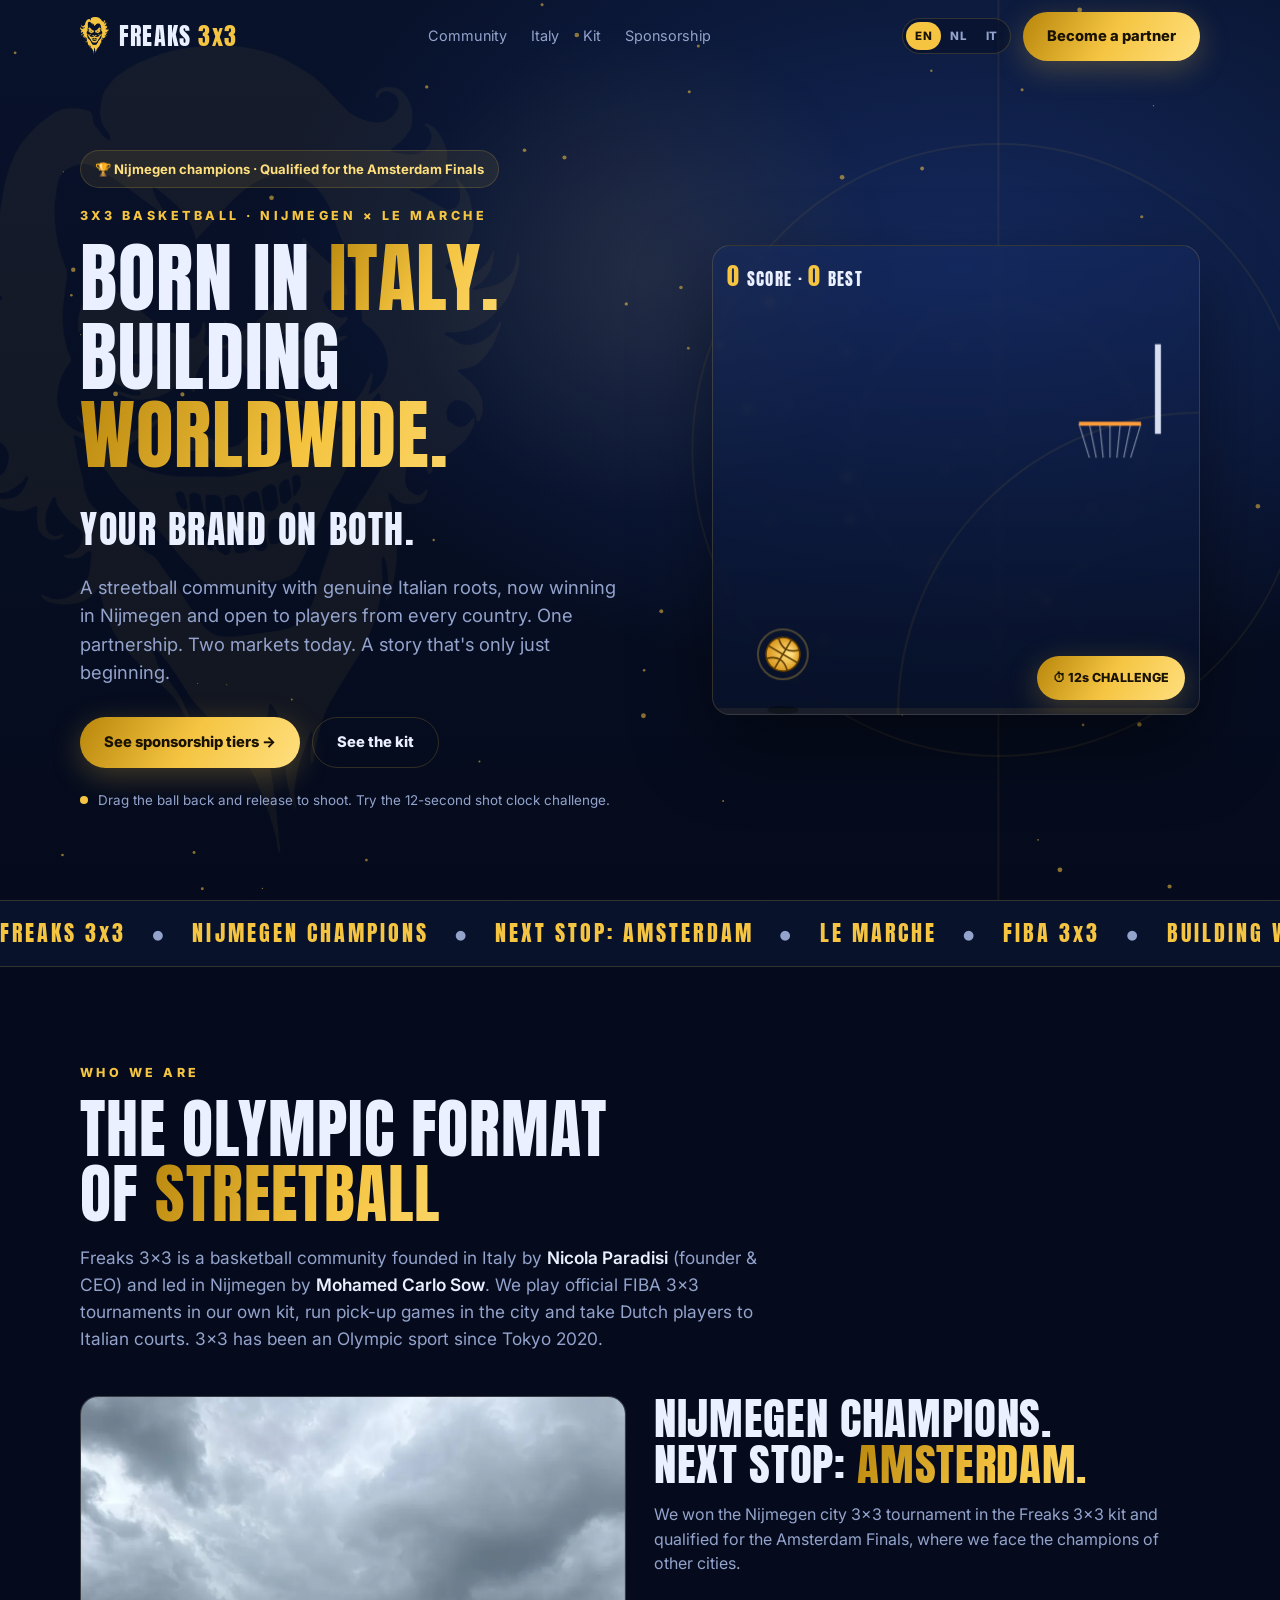
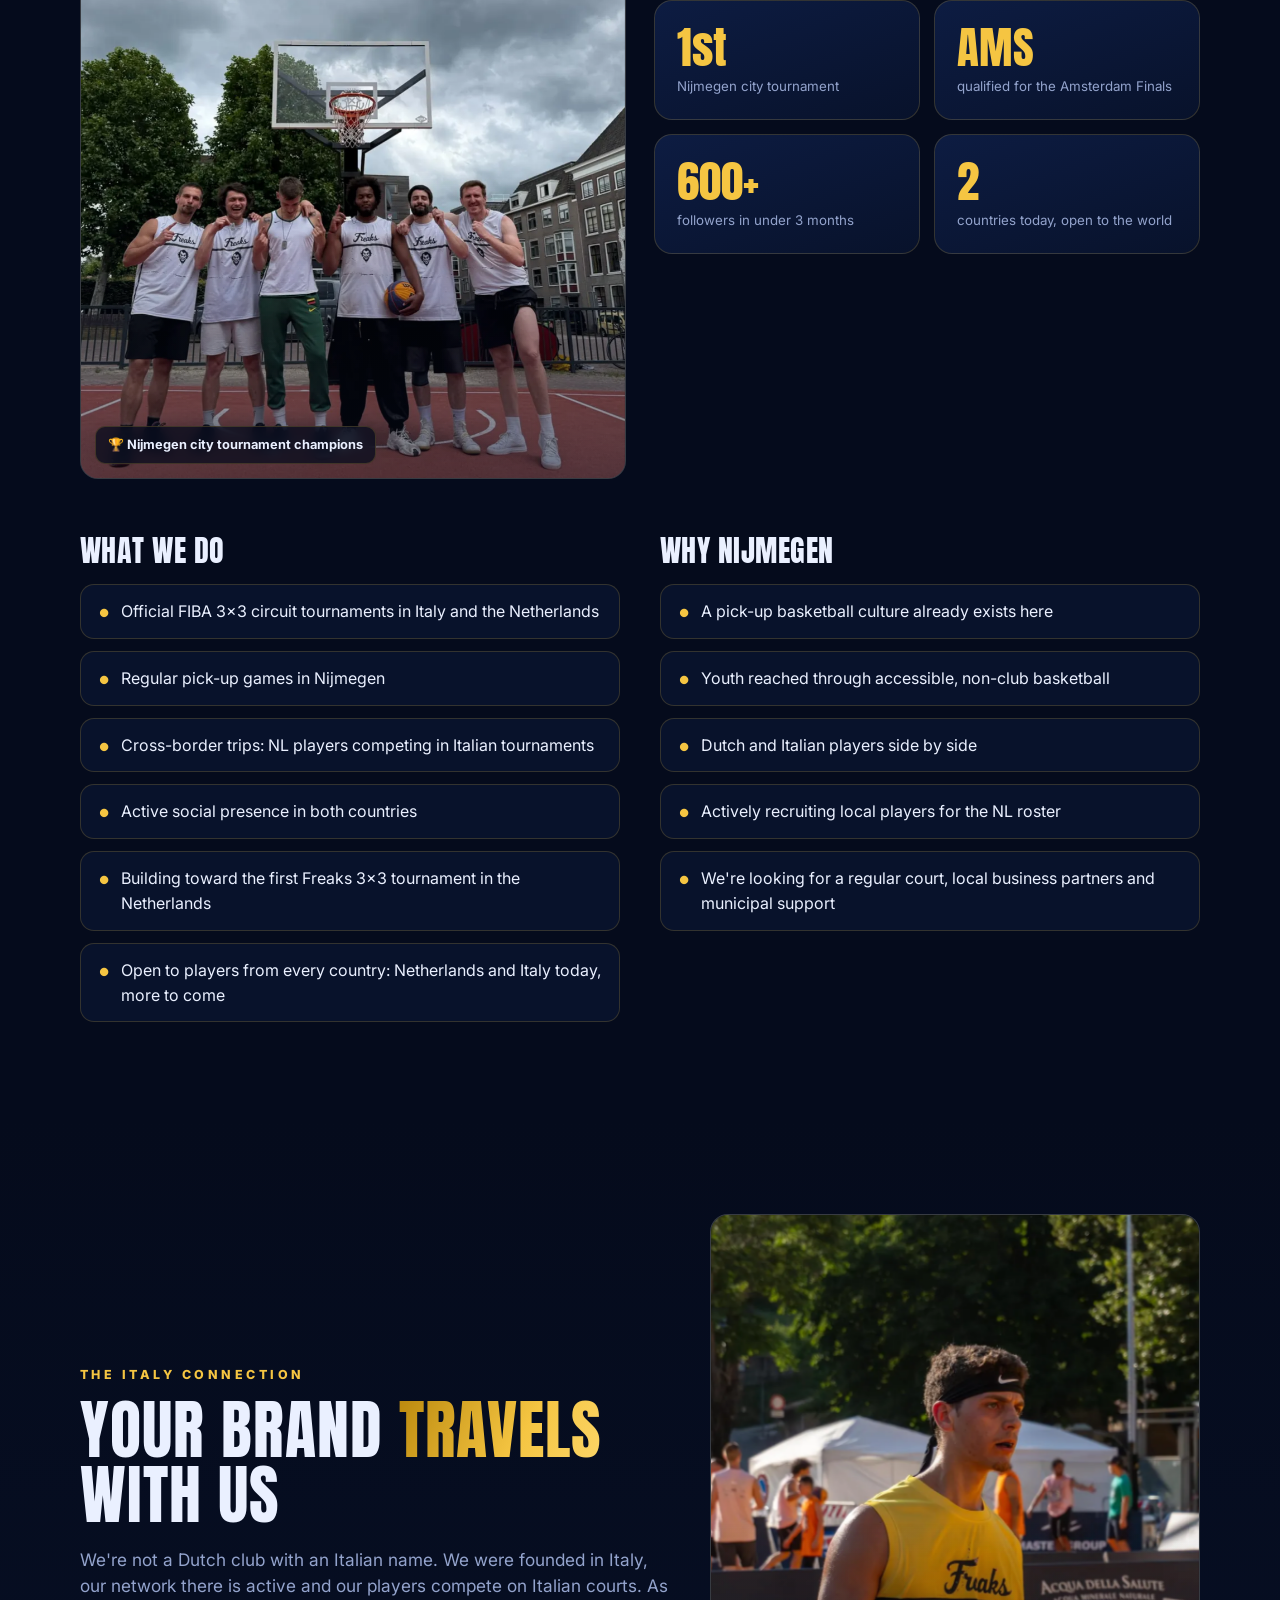
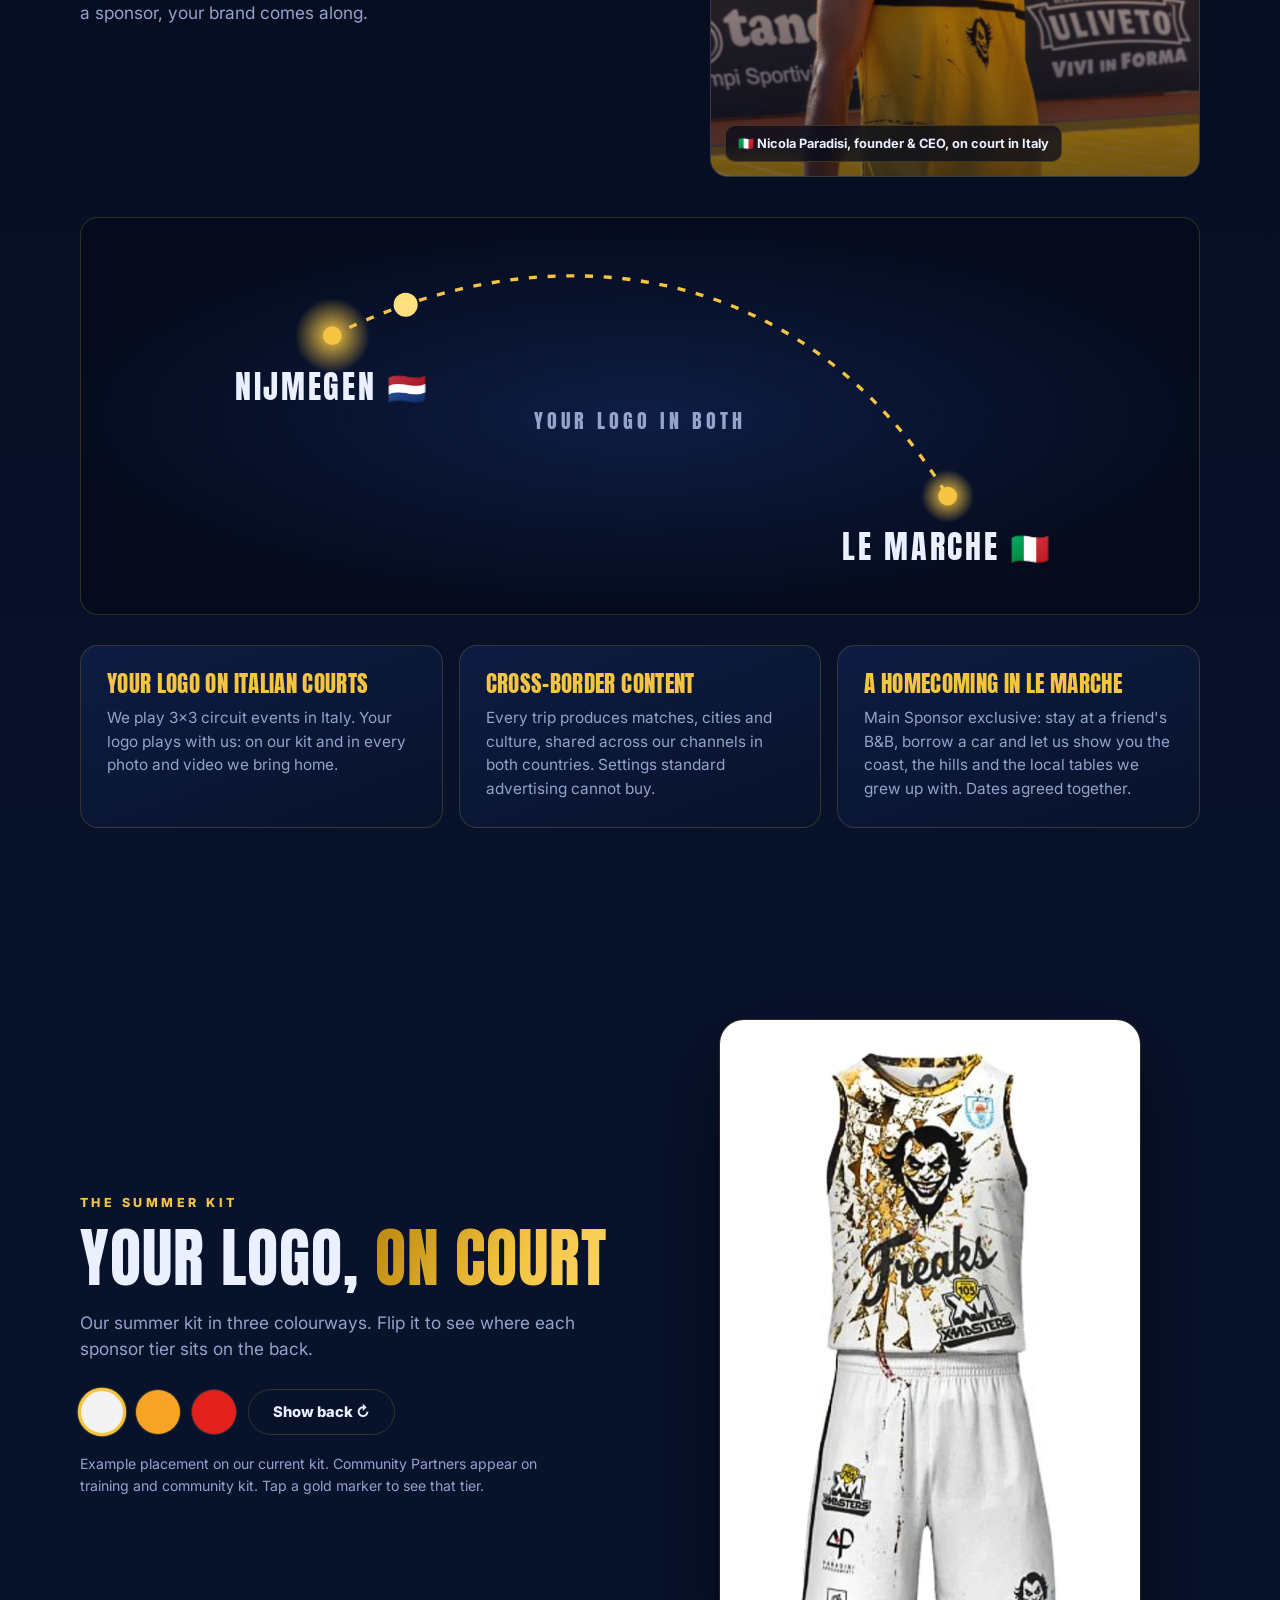
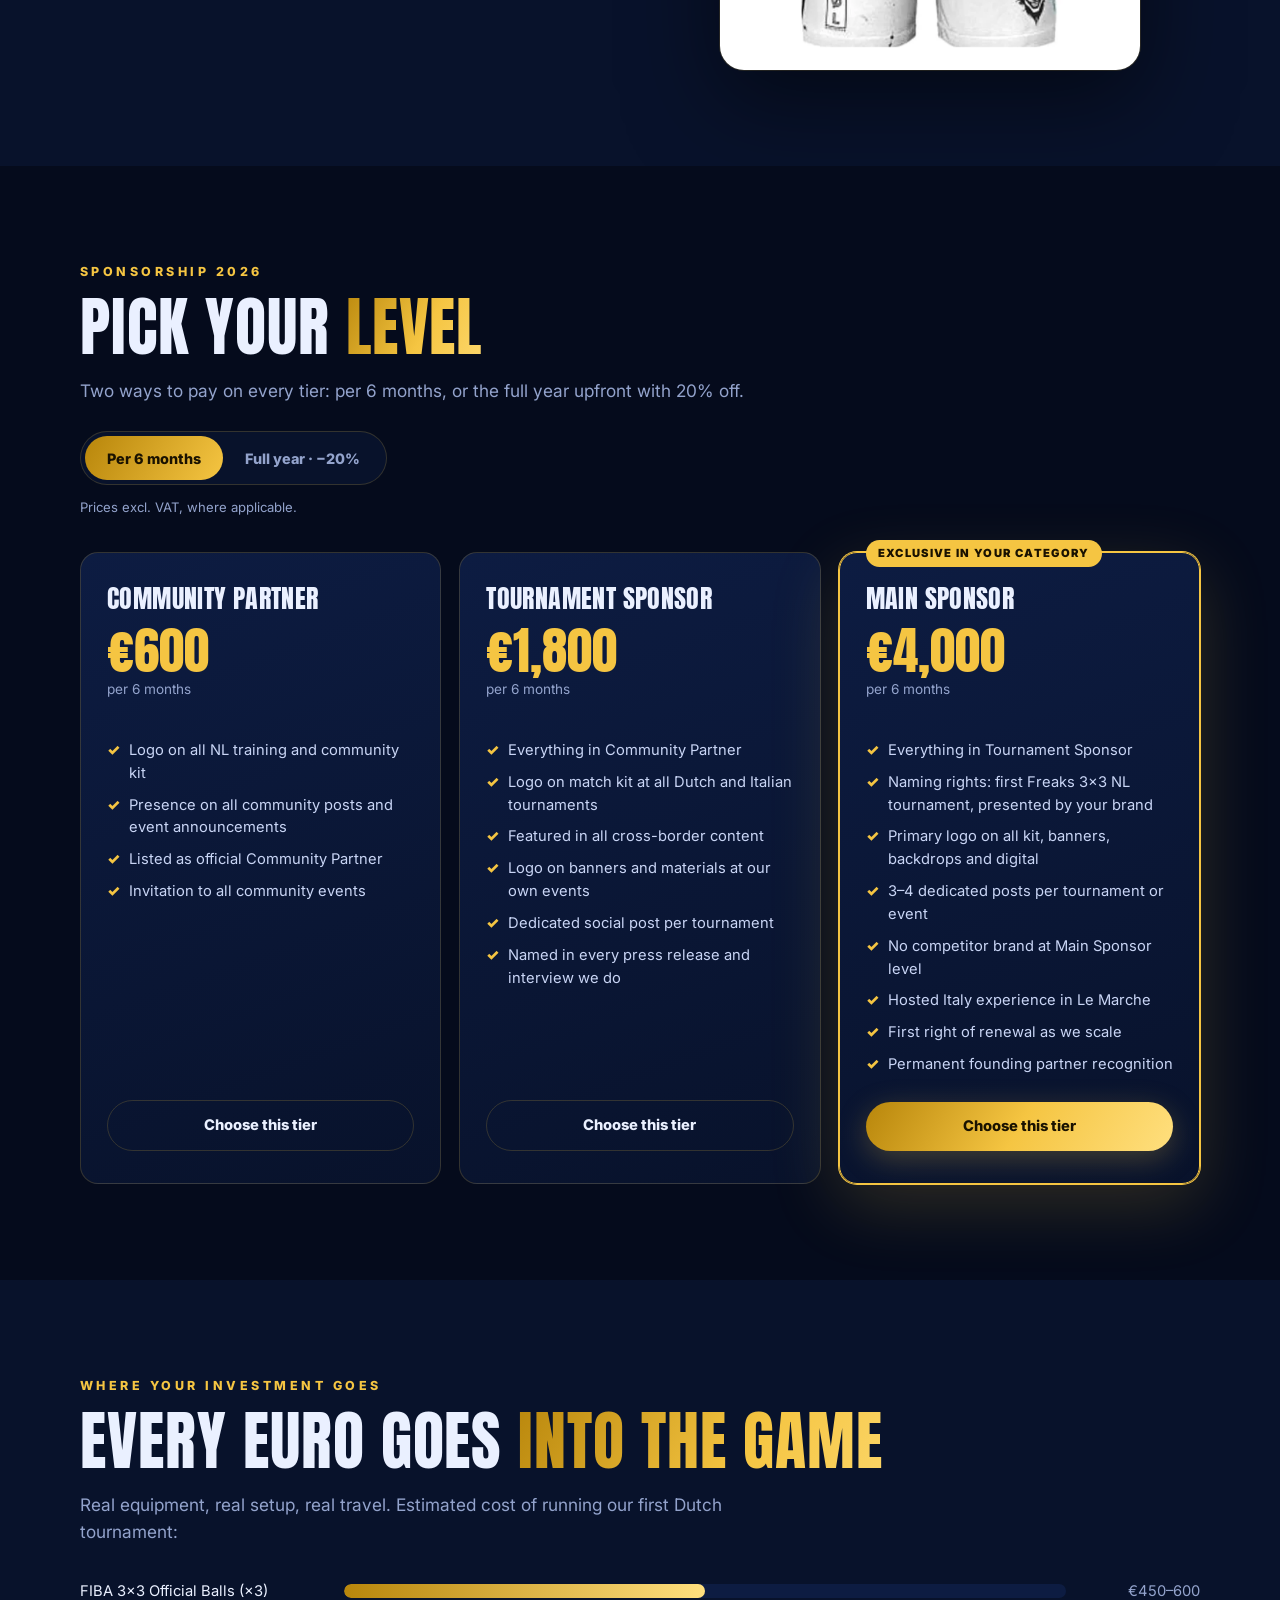
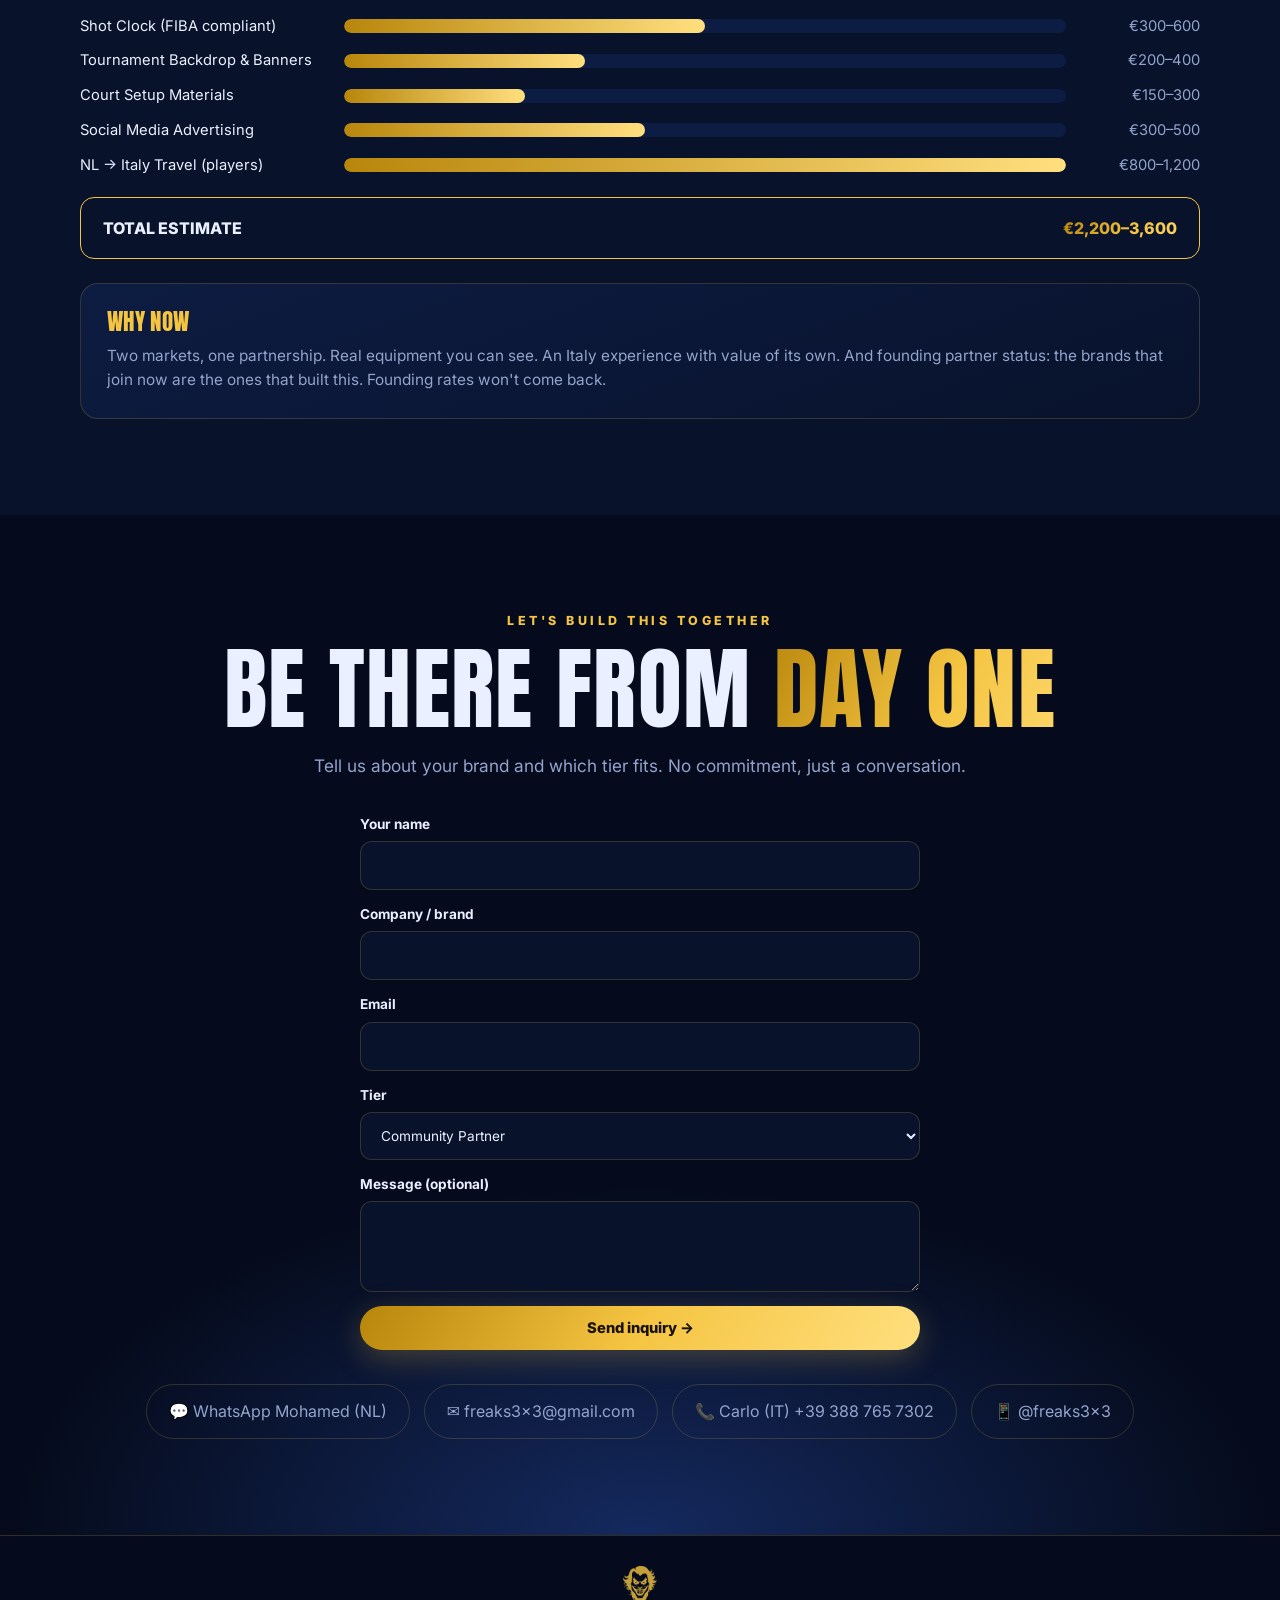
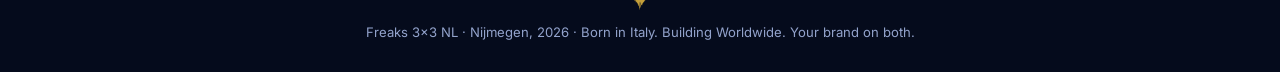
==== commit b72e15fe: "Kit as sponsor showcase, credit Nicola, open-to-all-countries copy - Remove kit prices and ordering " ====
--- a/index.html
+++ b/index.html
@@ -190,12 +190,6 @@
 .sw.on{border-color:var(--gold);transform:scale(1.1)}
 .sw[data-c=white]{background:#f3f3f3}.sw[data-c=orange]{background:#f6a326}.sw[data-c=red]{background:#e4201c}
 .kitnote{color:var(--muted);font-size:.88rem;max-width:52ch}
-.buy{margin-top:24px;padding:20px;border:1px solid var(--line);border-radius:var(--radius);background:var(--navy-900);max-width:440px}
-.buy .row{display:flex;justify-content:space-between;padding:6px 0;color:var(--muted);font-size:.95rem}
-.buy .row.set{color:var(--ink);font-weight:800;border-top:1px solid var(--line);margin-top:6px;padding-top:12px}
-.buy .row.set b{color:var(--gold)}
-.buy .btn{width:100%;justify-content:center;margin-top:14px}
-.buy small{display:block;margin-top:10px;color:var(--muted);font-size:.78rem;text-align:center}
 
 /* tiers */
 .toggle{display:inline-flex;margin:26px 0 12px;border:1px solid var(--line);border-radius:999px;padding:4px;background:var(--navy-800)}
@@ -284,7 +278,7 @@
       <a href="#about" class="pill" data-i18n="hero.badge">🏆 Nijmegen champions · Qualified for the Amsterdam Finals</a>
       <p class="eyebrow">3x3 Basketball · Nijmegen × <span class="nw">Le Marche</span></p>
       <h1 data-i18n="hero.h1"><span class="ln"><span>Born in <span class="gold">Italy.</span></span></span><span class="ln"><span>Building <span class="gold">Worldwide.</span></span></span><span class="ln"><span class="tag">Your brand on both.</span></span></h1>
-      <p class="sub" data-i18n="hero.p">A streetball community with genuine Italian roots, now winning in Nijmegen. One partnership. Two markets. A story that's only just beginning.</p>
+      <p class="sub" data-i18n="hero.p">A streetball community with genuine Italian roots, now winning in Nijmegen and open to players from every country. One partnership. Two markets today. A story that's only just beginning.</p>
       <div class="cta">
         <a href="#tiers" class="btn primary" data-i18n="hero.cta">See sponsorship tiers →</a>
         <a href="#kit" class="btn ghost" data-i18n="hero.kit">See the kit</a>
@@ -309,7 +303,7 @@
   <div class="wrap">
     <p class="eyebrow rv" data-i18n="about.eye">Who we are</p>
     <h2 class="rv" data-i18n="about.h2">The Olympic format<br>of <span class="gold">streetball</span></h2>
-    <p class="lead rv" data-i18n="about.p">Freaks 3x3 is a basketball community founded in Italy by <strong>Nicola Paradisi</strong> and led in Nijmegen by <strong>Mohamed Carlo Sow</strong>. We play official FIBA 3x3 tournaments in our own kit, run pick-up games in the city and take Dutch players to Italian courts. 3x3 has been an Olympic sport since Tokyo 2020.</p>
+    <p class="lead rv" data-i18n="about.p">Freaks 3x3 is a basketball community founded in Italy by <strong>Nicola Paradisi</strong> (founder &amp; CEO) and led in Nijmegen by <strong>Mohamed Carlo Sow</strong>. We play official FIBA 3x3 tournaments in our own kit, run pick-up games in the city and take Dutch players to Italian courts. 3x3 has been an Olympic sport since Tokyo 2020.</p>
 
     <div class="proof">
       <figure class="photo rv">
@@ -323,7 +317,7 @@
           <div class="stat"><b>1st</b><small data-i18n="st.1">Nijmegen city tournament</small></div>
           <div class="stat"><b>AMS</b><small data-i18n="st.2">qualified for the Amsterdam Finals</small></div>
           <div class="stat"><b data-n="600" data-suf="+">600+</b><small data-i18n="st.3">followers in under 3 months</small></div>
-          <div class="stat"><b data-n="2">2</b><small data-i18n="st.4">countries, one community</small></div>
+          <div class="stat"><b data-n="2">2</b><small data-i18n="st.4">countries today, open to the world</small></div>
         </div>
       </div>
     </div>
@@ -337,6 +331,7 @@
           <li data-i18n="do.3">Cross-border trips: NL players competing in Italian tournaments</li>
           <li data-i18n="do.4">Active social presence in both countries</li>
           <li data-i18n="do.5">Building toward the first Freaks 3x3 tournament in the Netherlands</li>
+          <li data-i18n="do.6">Open to players from every country: Netherlands and Italy today, more to come</li>
         </ul>
       </div>
       <div class="rv">
@@ -362,8 +357,8 @@
         <p class="lead rv" data-i18n="it.p">We're not a Dutch club with an Italian name. We were founded in Italy, our network there is active and our players compete on Italian courts. As a sponsor, your brand comes along.</p>
       </div>
       <figure class="photo rv">
-        <img src="assets/italy-player.webp" alt="Freaks 3x3 player in a yellow Freaks jersey on court at a 3x3 event in Italy" loading="lazy" width="1100" height="1375">
-        <figcaption data-i18n="it.cap">🇮🇹 On court at a 3x3 event in Italy</figcaption>
+        <img src="assets/italy-player.webp" alt="Nicola Paradisi, founder and CEO of Freaks 3x3, in a yellow Freaks jersey on court at a 3x3 event in Italy" loading="lazy" width="1100" height="1375">
+        <figcaption data-i18n="it.cap">🇮🇹 Nicola Paradisi, founder &amp; CEO, on court in Italy</figcaption>
       </figure>
     </div>
     <div class="route rv">
@@ -390,7 +385,7 @@
   <div class="wrap kitgrid">
     <div>
       <p class="eyebrow rv" data-i18n="kit.eye">The summer kit</p>
-      <h2 class="rv" data-i18n="kit.h2">Wear it. <span class="gold">Or put your logo on it.</span></h2>
+      <h2 class="rv" data-i18n="kit.h2">Your logo, <span class="gold">on court</span></h2>
       <p class="lead rv" data-i18n="kit.p">Our summer kit in three colourways. Flip it to see where each sponsor tier sits on the back.</p>
       <div class="kitctl rv">
         <button class="sw on" data-c="white" aria-label="White" data-i18n-al="kit.white"></button>
@@ -399,13 +394,6 @@
         <button class="btn ghost" id="flipBtn">Show back ↻</button>
       </div>
       <p class="kitnote rv" data-i18n="kit.note">Example placement on our current kit. Community Partners appear on training and community kit. Tap a gold marker to see that tier.</p>
-      <div class="buy rv">
-        <div class="row"><span data-i18n="kit.jersey">Jersey</span><span id="pJ">€44.50</span></div>
-        <div class="row"><span data-i18n="kit.shorts">Shorts</span><span id="pS">€29.98</span></div>
-        <div class="row set"><span data-i18n="kit.set">Full set</span><b id="pX">€69.99</b></div>
-        <a class="btn primary" id="order" href="https://wa.me/31614395997" target="_blank" rel="noopener" data-i18n="kit.order">Order on WhatsApp →</a>
-        <small data-i18n="kit.sizes">Sizes XS–XXL</small>
-      </div>
     </div>
     <div class="stage rv" id="stage" role="button" tabindex="0" aria-label="Flip kit">
       <div class="flip" id="flip">
@@ -521,7 +509,6 @@
 (()=>{
 const $=s=>document.querySelector(s), $$=s=>[...document.querySelectorAll(s)];
 const reduce=matchMedia('(prefers-reduced-motion: reduce)').matches;
-const WA='31614395997';
 
 /* ---------- i18n: [nl, it]; English lives in the HTML ---------- */
 const H1=(a,b,c,d,e)=>`<span class="ln"><span>${a} <span class="gold">${b}</span></span></span><span class="ln"><span>${c} <span class="gold">${d}</span></span></span><span class="ln"><span class="tag">${e}</span></span>`;
@@ -531,26 +518,27 @@
  'nav.cta':['Word partner','Diventa partner'],'mcta':['Word partner →','Diventa partner →'],
  'hero.badge':['🏆 Kampioen van Nijmegen · Geplaatst voor de finale in Amsterdam','🏆 Campioni di Nijmegen · Qualificati per le finali di Amsterdam'],
  'hero.h1':[H1('Geboren in','Italië.','Groeien','wereldwijd.','Jouw merk in beide.'),H1('Nati in','Italia.','Cresciamo nel','mondo.','Il tuo brand in entrambi.')],
- 'hero.p':['Een streetball-community met echte Italiaanse roots, nu winnend in Nijmegen. Eén partnerschap. Twee markten. Een verhaal dat net begint.','Una community streetball con vere radici italiane, ora vincente a Nijmegen. Una partnership. Due mercati. Una storia appena iniziata.'],
+ 'hero.p':['Een streetball-community met echte Italiaanse roots, nu winnend in Nijmegen en open voor spelers uit elk land. Eén partnerschap. Vandaag twee markten. Een verhaal dat net begint.','Una community streetball con vere radici italiane, ora vincente a Nijmegen e aperta a giocatori di ogni paese. Una partnership. Oggi due mercati. Una storia appena iniziata.'],
  'hero.cta':['Bekijk de pakketten →','Scopri i pacchetti →'],'hero.kit':['Bekijk het tenue','Vedi la divisa'],
  'hero.hint':['Trek de bal naar achteren en laat los om te schieten. Probeer de 12-seconden shot clock challenge.','Trascina la palla indietro e rilascia per tirare. Prova la sfida dei 12 secondi.'],
  'g.score':['PUNTEN','PUNTI'],'g.best':['RECORD','RECORD'],
  'about.eye':['Wie we zijn','Chi siamo'],
  'about.h2':['Het Olympische format<br>van <span class="gold">streetball</span>','Il formato olimpico<br>dello <span class="gold">streetball</span>'],
- 'about.p':['Freaks 3x3 is een basketbalcommunity, in Italië opgericht door <strong>Nicola Paradisi</strong> en in Nijmegen geleid door <strong>Mohamed Carlo Sow</strong>. We spelen officiële FIBA 3x3-toernooien in ons eigen tenue, organiseren pick-up games in de stad en nemen Nederlandse spelers mee naar Italiaanse courts. 3x3 is sinds Tokio 2020 een Olympische sport.','Freaks 3x3 è una community di basket fondata in Italia da <strong>Nicola Paradisi</strong> e guidata a Nijmegen da <strong>Mohamed Carlo Sow</strong>. Giochiamo tornei ufficiali FIBA 3x3 con la nostra divisa, organizziamo partite pick-up in città e portiamo giocatori olandesi sui campi italiani. Il 3x3 è sport olimpico da Tokyo 2020.'],
+ 'about.p':['Freaks 3x3 is een basketbalcommunity, in Italië opgericht door <strong>Nicola Paradisi</strong> (oprichter &amp; CEO) en in Nijmegen geleid door <strong>Mohamed Carlo Sow</strong>. We spelen officiële FIBA 3x3-toernooien in ons eigen tenue, organiseren pick-up games in de stad en nemen Nederlandse spelers mee naar Italiaanse courts. 3x3 is sinds Tokio 2020 een Olympische sport.','Freaks 3x3 è una community di basket fondata in Italia da <strong>Nicola Paradisi</strong> (fondatore e CEO) e guidata a Nijmegen da <strong>Mohamed Carlo Sow</strong>. Giochiamo tornei ufficiali FIBA 3x3 con la nostra divisa, organizziamo partite pick-up in città e portiamo giocatori olandesi sui campi italiani. Il 3x3 è sport olimpico da Tokyo 2020.'],
  'pr.cap':['🏆 Kampioen stadstoernooi Nijmegen','🏆 Campioni del torneo cittadino di Nijmegen'],
  'pr.h3':['Kampioen van Nijmegen.<br>Volgende halte: <span class="gold">Amsterdam.</span>','Campioni di Nijmegen.<br>Prossima tappa: <span class="gold">Amsterdam.</span>'],
  'pr.p':['We wonnen het 3x3-stadstoernooi van Nijmegen in het Freaks 3x3-tenue en plaatsten ons voor de finale in Amsterdam, tegen de kampioenen van andere steden.','Abbiamo vinto il torneo cittadino 3x3 di Nijmegen con la divisa Freaks 3x3 e ci siamo qualificati per le finali di Amsterdam, contro i campioni delle altre città.'],
  'st.1':['stadstoernooi Nijmegen','torneo cittadino di Nijmegen'],
  'st.2':['geplaatst voor de finale in Amsterdam','qualificati per le finali di Amsterdam'],
  'st.3':['volgers in minder dan 3 maanden','follower in meno di 3 mesi'],
- 'st.4':['landen, één community','paesi, una community'],
+ 'st.4':['landen vandaag, open voor de wereld','paesi oggi, aperti al mondo'],
  'about.h3a':['Wat we doen','Cosa facciamo'],
  'do.1':['Officiële FIBA 3x3-circuittoernooien in Italië en Nederland','Tornei ufficiali del circuito FIBA 3x3 in Italia e nei Paesi Bassi'],
  'do.2':['Regelmatige pick-up games in Nijmegen','Partite pick-up regolari a Nijmegen'],
  'do.3':['Grensoverschrijdende trips: NL-spelers op Italiaanse toernooien','Trasferte: giocatori olandesi nei tornei italiani'],
  'do.4':['Actief op social media in beide landen','Presenza social attiva in entrambi i paesi'],
  'do.5':['Op weg naar het eerste Freaks 3x3-toernooi in Nederland','Verso il primo torneo Freaks 3x3 nei Paesi Bassi'],
+ 'do.6':['Open voor spelers uit elk land: vandaag Nederland en Italië, straks meer','Aperti a giocatori di ogni paese: oggi Paesi Bassi e Italia, presto altri'],
  'about.h3b':['Waarom Nijmegen','Perché Nijmegen'],
  'nj.1':['Er is hier al een pick-up-basketbalcultuur','Qui esiste già una cultura del basket pick-up'],
  'nj.2':['Jongeren bereiken met toegankelijk basketbal buiten de club','Giovani coinvolti con un basket accessibile, fuori dai club'],
@@ -560,7 +548,7 @@
  'it.eye':['De Italië-connectie','La connessione italiana'],
  'it.h2':['Jouw merk <span class="gold">reist</span> met ons mee','Il tuo brand <span class="gold">viaggia</span> con noi'],
  'it.p':['We zijn geen Nederlandse club met een Italiaanse naam. We zijn opgericht in Italië, ons netwerk daar is actief en onze spelers spelen op Italiaanse courts. Als sponsor gaat jouw merk mee.','Non siamo un club olandese con un nome italiano. Siamo nati in Italia, la nostra rete lì è attiva e i nostri giocatori giocano sui campi italiani. Come sponsor, il tuo brand viene con noi.'],
- 'it.cap':['🇮🇹 Op de court bij een 3x3-event in Italië','🇮🇹 In campo a un evento 3x3 in Italia'],
+ 'it.cap':['🇮🇹 Nicola Paradisi, oprichter &amp; CEO, op de court in Italië','🇮🇹 Nicola Paradisi, fondatore e CEO, in campo in Italia'],
  'it.svg':['JOUW LOGO IN BEIDE','IL TUO LOGO IN ENTRAMBI'],
  'it.c1h':['Jouw logo op Italiaanse courts','Il tuo logo sui campi italiani'],
  'it.c1p':['We spelen 3x3-circuitevents in Italië. Jouw logo speelt mee: op ons tenue en in elke foto en video die we mee naar huis nemen.','Giochiamo eventi del circuito 3x3 in Italia. Il tuo logo gioca con noi: sulla divisa e in ogni foto e video che portiamo a casa.'],
@@ -569,14 +557,12 @@
  'it.c3h':['Thuiskomen in Le Marche','Di casa nelle Marche'],
  'it.c3p':['Exclusief voor de Main Sponsor: verblijf in de B&amp;B van een vriend, leen een auto en laat ons de kust, de heuvels en de lokale keuken zien waarmee we zijn opgegroeid. Data in overleg.','Esclusiva Main Sponsor: soggiorno nel B&amp;B di un amico, un’auto a disposizione e noi a mostrarti la costa, le colline e le tavole con cui siamo cresciuti. Date da concordare insieme.'],
  'kit.eye':['Het zomertenue','La divisa estiva'],
- 'kit.h2':['Draag het. <span class="gold">Of zet je logo erop.</span>','Indossala. <span class="gold">O mettici il tuo logo.</span>'],
+ 'kit.h2':['Jouw logo <span class="gold">op de court</span>','Il tuo logo <span class="gold">in campo</span>'],
  'kit.p':['Ons zomertenue in drie kleuren. Draai het om en zie waar elk sponsorpakket op de achterkant komt.','La nostra divisa estiva in tre colori. Girala per vedere dove va ogni livello di sponsor sul retro.'],
  'kit.note':['Voorbeeldplaatsing op ons huidige tenue. Community Partners staan op de trainings- en communitykleding. Tik op een gouden markering om dat pakket te zien.','Esempio di posizionamento sulla divisa attuale. I Community Partner vanno sul kit da allenamento e community. Tocca un indicatore dorato per vedere il pacchetto.'],
  'kit.hs1':['Main Sponsor: hoofdlogo','Main Sponsor: logo principale'],
  'kit.hs2':['Tournament Sponsor: wedstrijdtenue','Tournament Sponsor: divisa da gara'],
  'kit.white':['Wit','Bianco'],'kit.orange':['Oranje','Arancione'],'kit.red':['Rood','Rosso'],
- 'kit.jersey':['Shirt','Canotta'],'kit.shorts':['Short','Pantaloncini'],'kit.set':['Complete set','Set completo'],
- 'kit.order':['Bestel via WhatsApp →','Ordina su WhatsApp →'],'kit.sizes':['Maten XS–XXL','Taglie XS–XXL'],
  'ti.eye':['Sponsoring 2026','Sponsorizzazioni 2026'],
  'ti.h2':['Kies jouw <span class="gold">niveau</span>','Scegli il tuo <span class="gold">livello</span>'],
  'ti.p':['Twee betaalopties per pakket: per 6 maanden, of het hele jaar vooruit met 20% korting.','Due opzioni di pagamento per ogni pacchetto: ogni 6 mesi, oppure l’anno intero in anticipo con il 20% di sconto.'],
@@ -621,9 +607,8 @@
  'g.start':['⏱ 12s CHALLENGE','⏱ SFIDA 12s'],'g.stop':['STOP','STOP'],'g.bucket':['RAAK!','CANESTRO!'],'g.fire':['ON FIRE 🔥','ON FIRE 🔥'],
  'g.result':['{n} IN 12 SECONDEN','{n} IN 12 SECONDI'],
  'kit.back':['Bekijk achterkant ↻','Vedi retro ↻'],'kit.front':['Bekijk voorkant ↻','Vedi fronte ↻'],
- 'kit.wa':['Hoi! Ik wil graag het Freaks 3x3-tenue in {c} bestellen. Maat: ','Ciao! Vorrei ordinare la divisa Freaks 3x3 {c}. Taglia: '],
 };
-const EN={'ti.per6':'per 6 months','ti.per12':'per year, paid upfront','ti.save':'Save','g.start':'⏱ 12s CHALLENGE','g.stop':'STOP','g.bucket':'BUCKET!','g.fire':'ON FIRE 🔥','g.result':'{n} IN 12 SECONDS','kit.back':'Show back ↻','kit.front':'Show front ↻',"kit.wa":"Hi! I'd like to order the Freaks 3x3 kit in {c}. Size: ",'kit.white':'white','kit.orange':'orange','kit.red':'red'};
+const EN={'ti.per6':'per 6 months','ti.per12':'per year, paid upfront','ti.save':'Save','g.start':'⏱ 12s CHALLENGE','g.stop':'STOP','g.bucket':'BUCKET!','g.fire':'ON FIRE 🔥','g.result':'{n} IN 12 SECONDS','kit.back':'Show back ↻','kit.front':'Show front ↻'};
 const BUDGET=[[['FIBA 3x3 Official Balls (×3)','Officiële FIBA 3x3-ballen (×3)','Palloni ufficiali FIBA 3x3 (×3)'],450,600],
  [['Shot Clock (FIBA compliant)','Shot clock (FIBA-conform)','Shot clock (conforme FIBA)'],300,600],
  [['Tournament Backdrop & Banners','Toernooi-backdrop & banners','Backdrop e banner torneo'],200,400],
@@ -636,7 +621,7 @@
 $$('[data-i18n-al]').forEach(e=>orig.set(e,e.getAttribute('aria-label')));
 const t=k=>lang==='en'?(EN[k]??k):(T[k]?.[LI[lang]]??EN[k]??k);
 const loc=()=>lang==='en'?'en-US':lang+'-'+lang.toUpperCase();
-const fmt=(n,d=0)=>'€'+n.toLocaleString(loc(),{minimumFractionDigits:d,maximumFractionDigits:d});
+const fmt=n=>'€'+n.toLocaleString(loc());
 const rng=(a,b)=>fmt(a)+'–'+b.toLocaleString(loc());
 function setLang(l){
   lang=l;document.documentElement.lang=l;
@@ -697,16 +682,13 @@
     c.style.transform=`rotateY(${(x-.5)*10}deg) rotateX(${(.5-y)*8}deg) translateY(-6px)`;c.style.setProperty('--sx',x*100+'%');c.style.setProperty('--sy',y*100+'%')});
   c.addEventListener('pointerleave',()=>c.style.transform='')});
 
-/* ---------- kit viewer + order ---------- */
+/* ---------- kit viewer ---------- */
 let kitColor='white',kitBack=false;
 ['white','orange','red'].forEach(c=>['front','back'].forEach(s=>{new Image().src=`assets/kit-${c}-${s}.webp`}));
 function syncKit(){
   $('#kitF').src=`assets/kit-${kitColor}-front.webp`;$('#kitB').src=`assets/kit-${kitColor}-back.webp`;
   $('#flip').classList.toggle('b',kitBack);$('#flipBtn').textContent=t(kitBack?'kit.front':'kit.back');
   $$('.sw').forEach(s=>s.classList.toggle('on',s.dataset.c===kitColor));
-  $('#pJ').textContent=fmt(44.5,2);$('#pS').textContent=fmt(29.98,2);$('#pX').textContent=fmt(69.99,2);
-  const colour=t('kit.'+kitColor).toLowerCase();
-  $('#order').href=`https://wa.me/${WA}?text=`+encodeURIComponent(t('kit.wa').replace('{c}',colour));
 }
 const flip=()=>{kitBack=!kitBack;syncKit()};
 $('#flipBtn').onclick=flip;
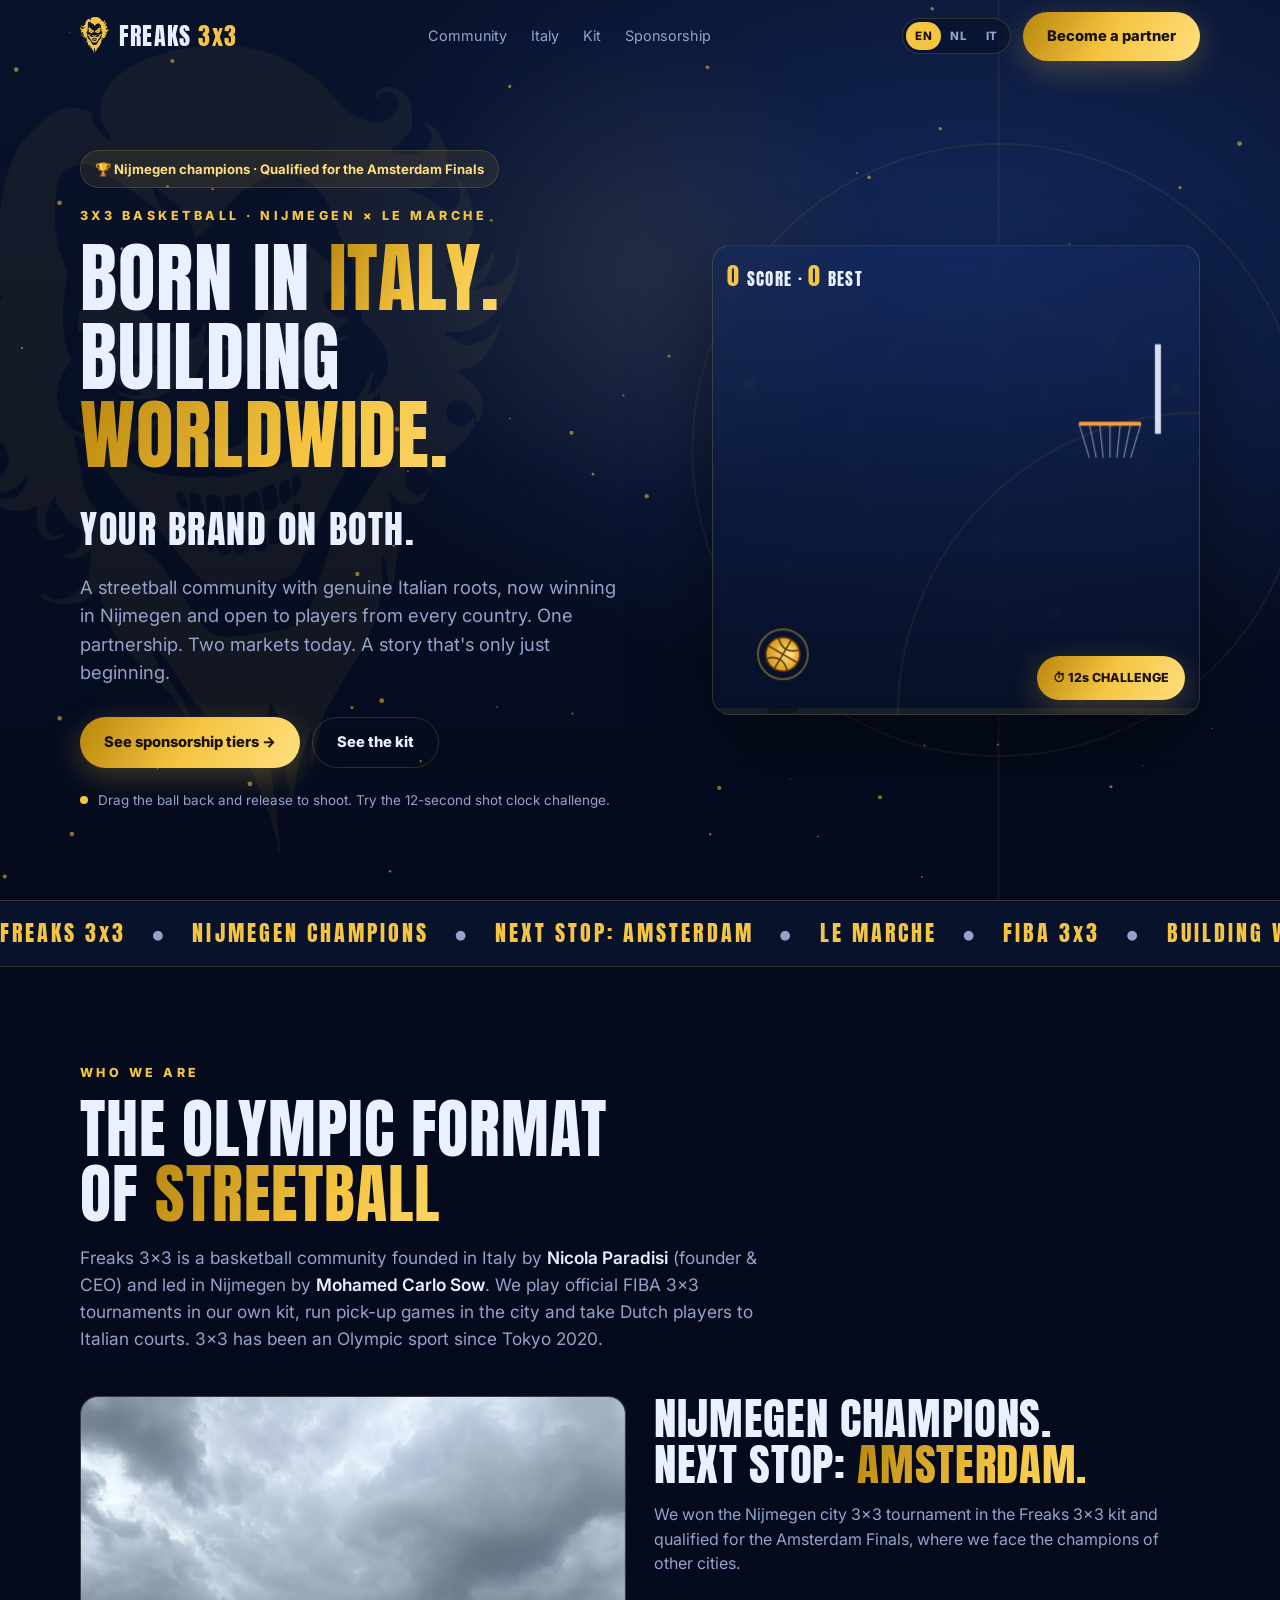
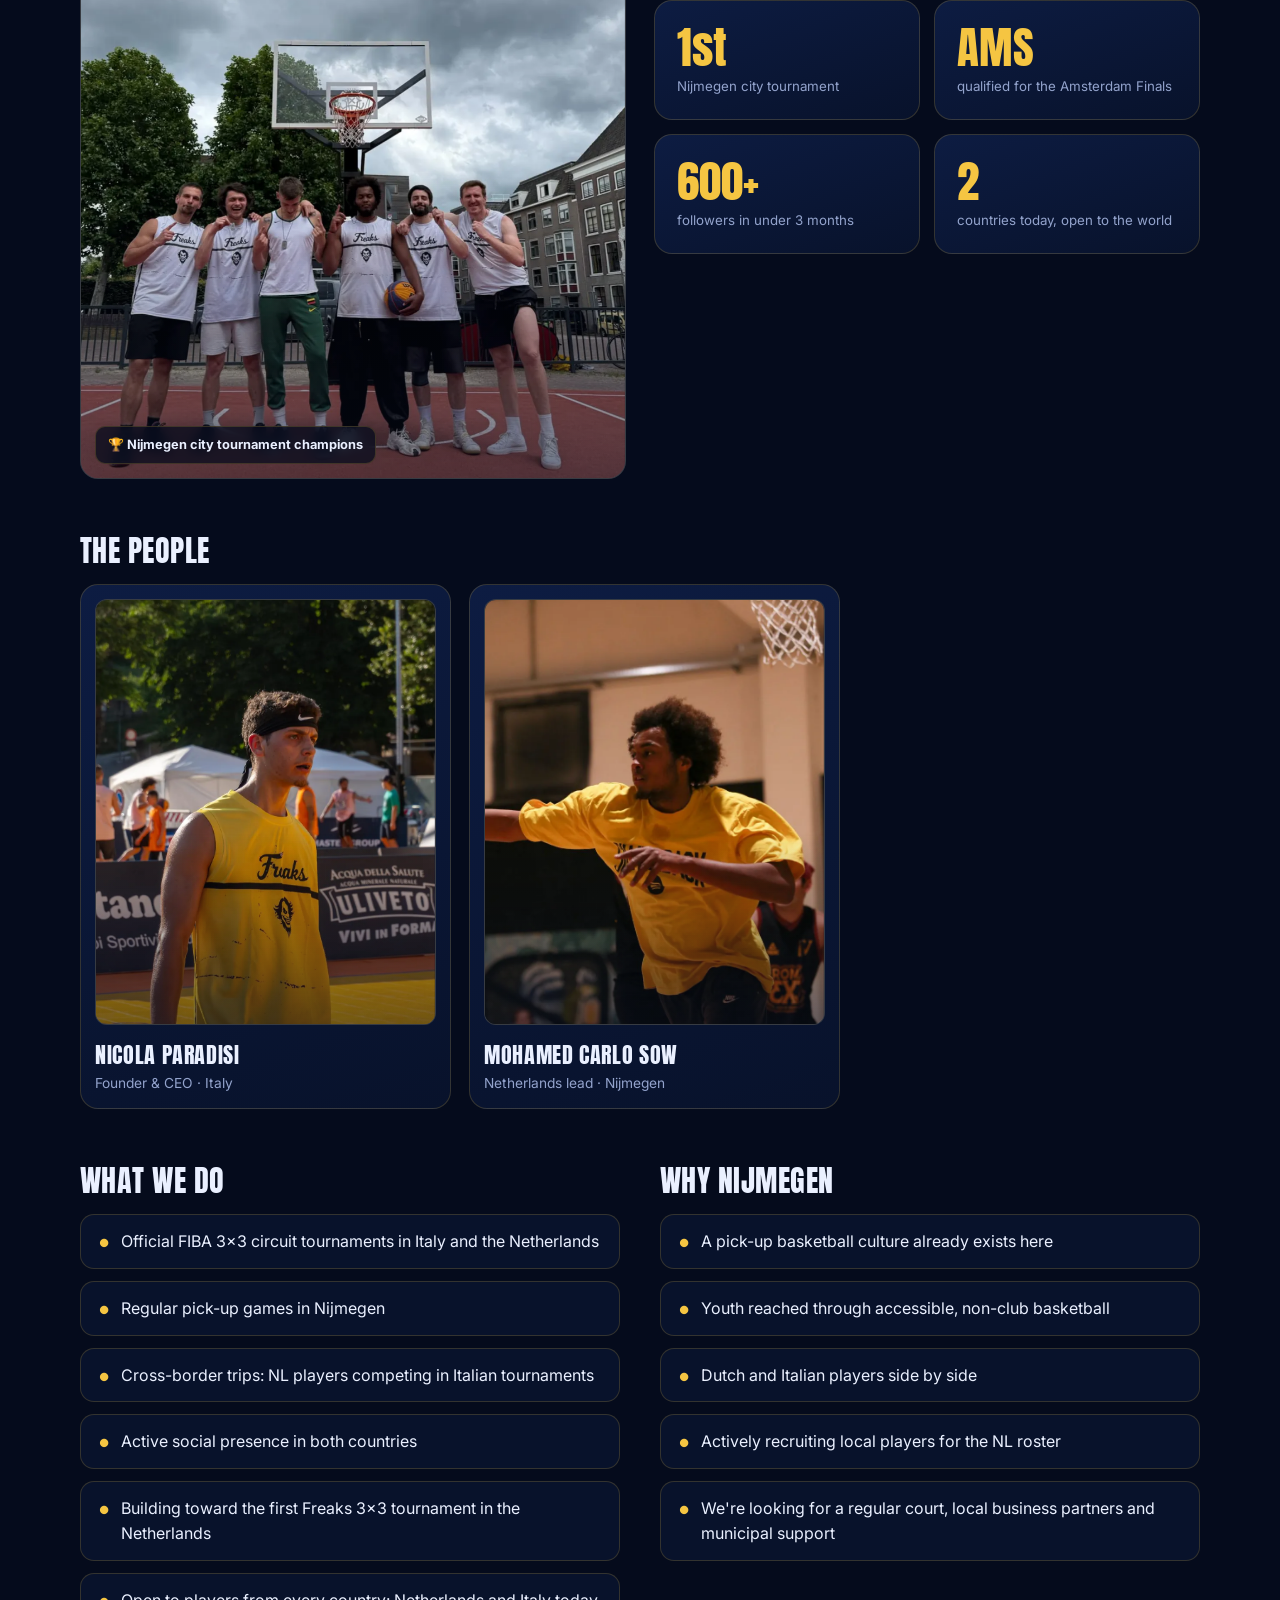
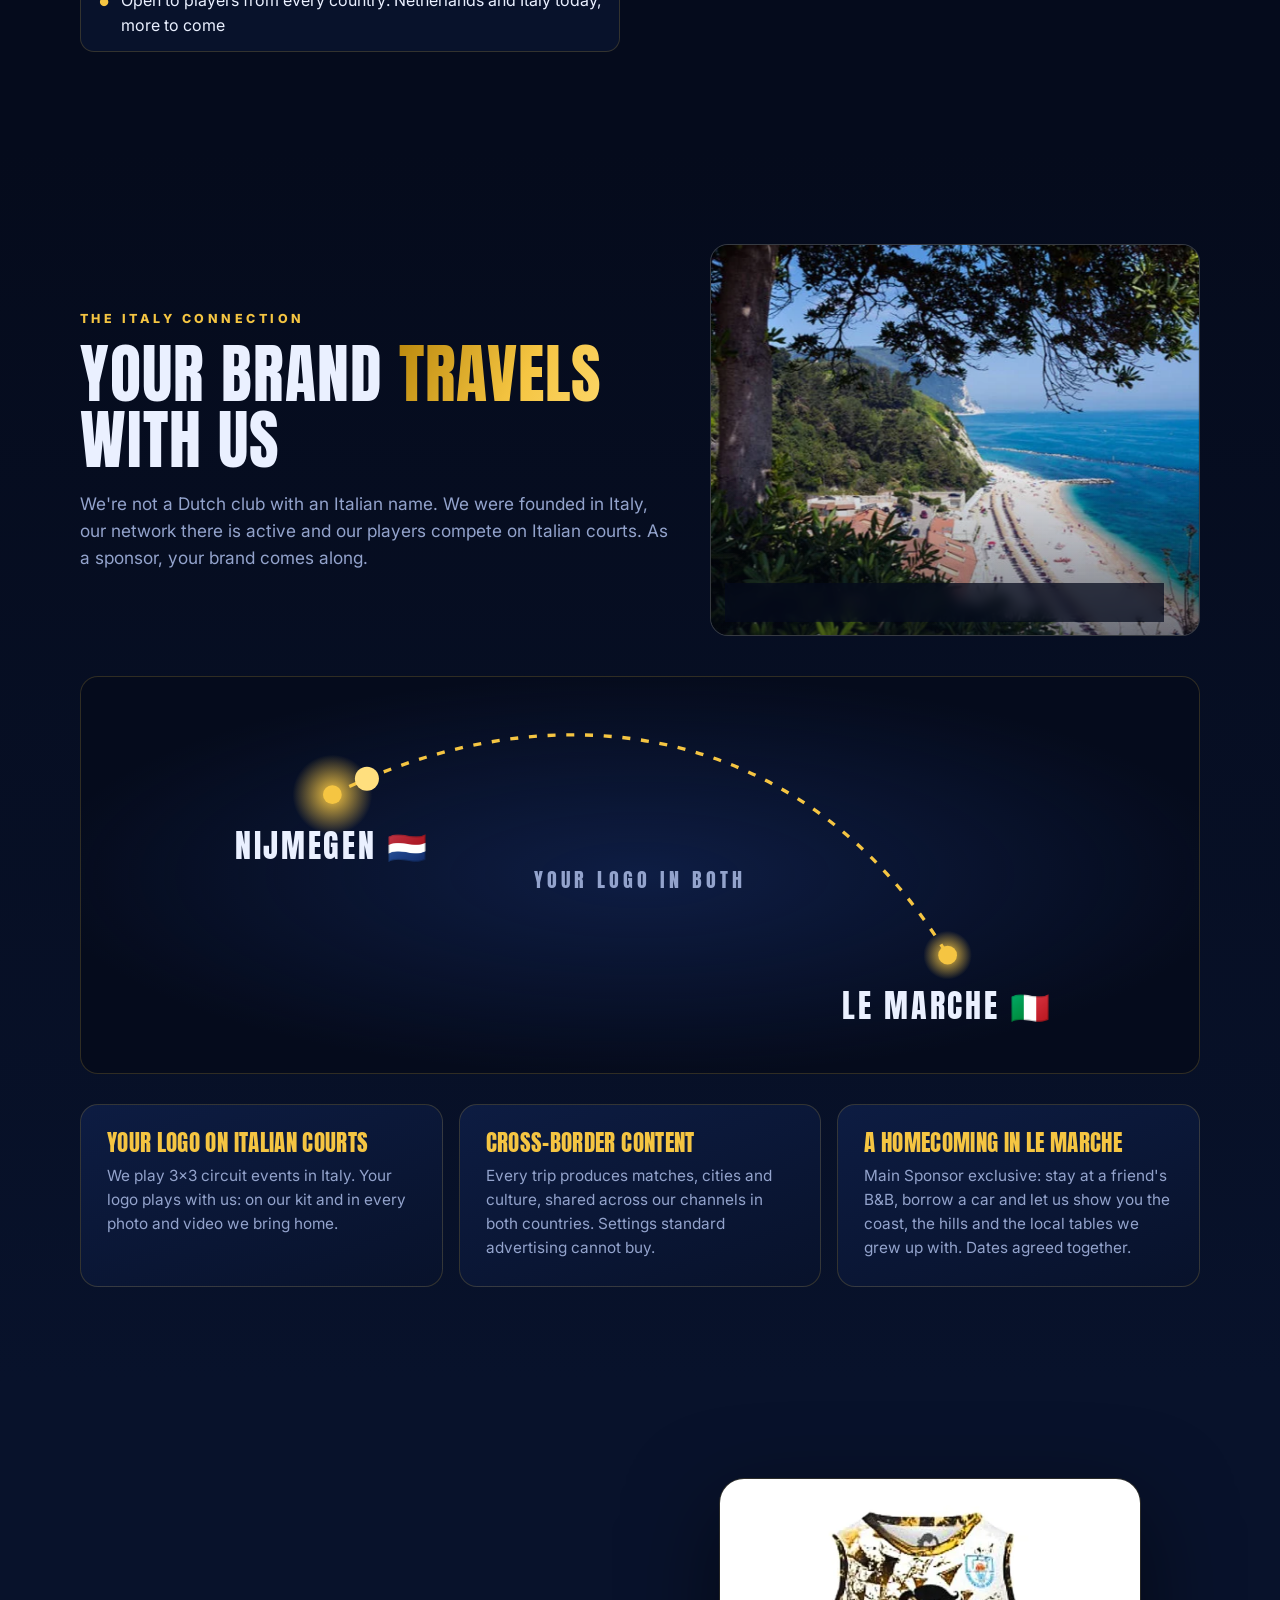
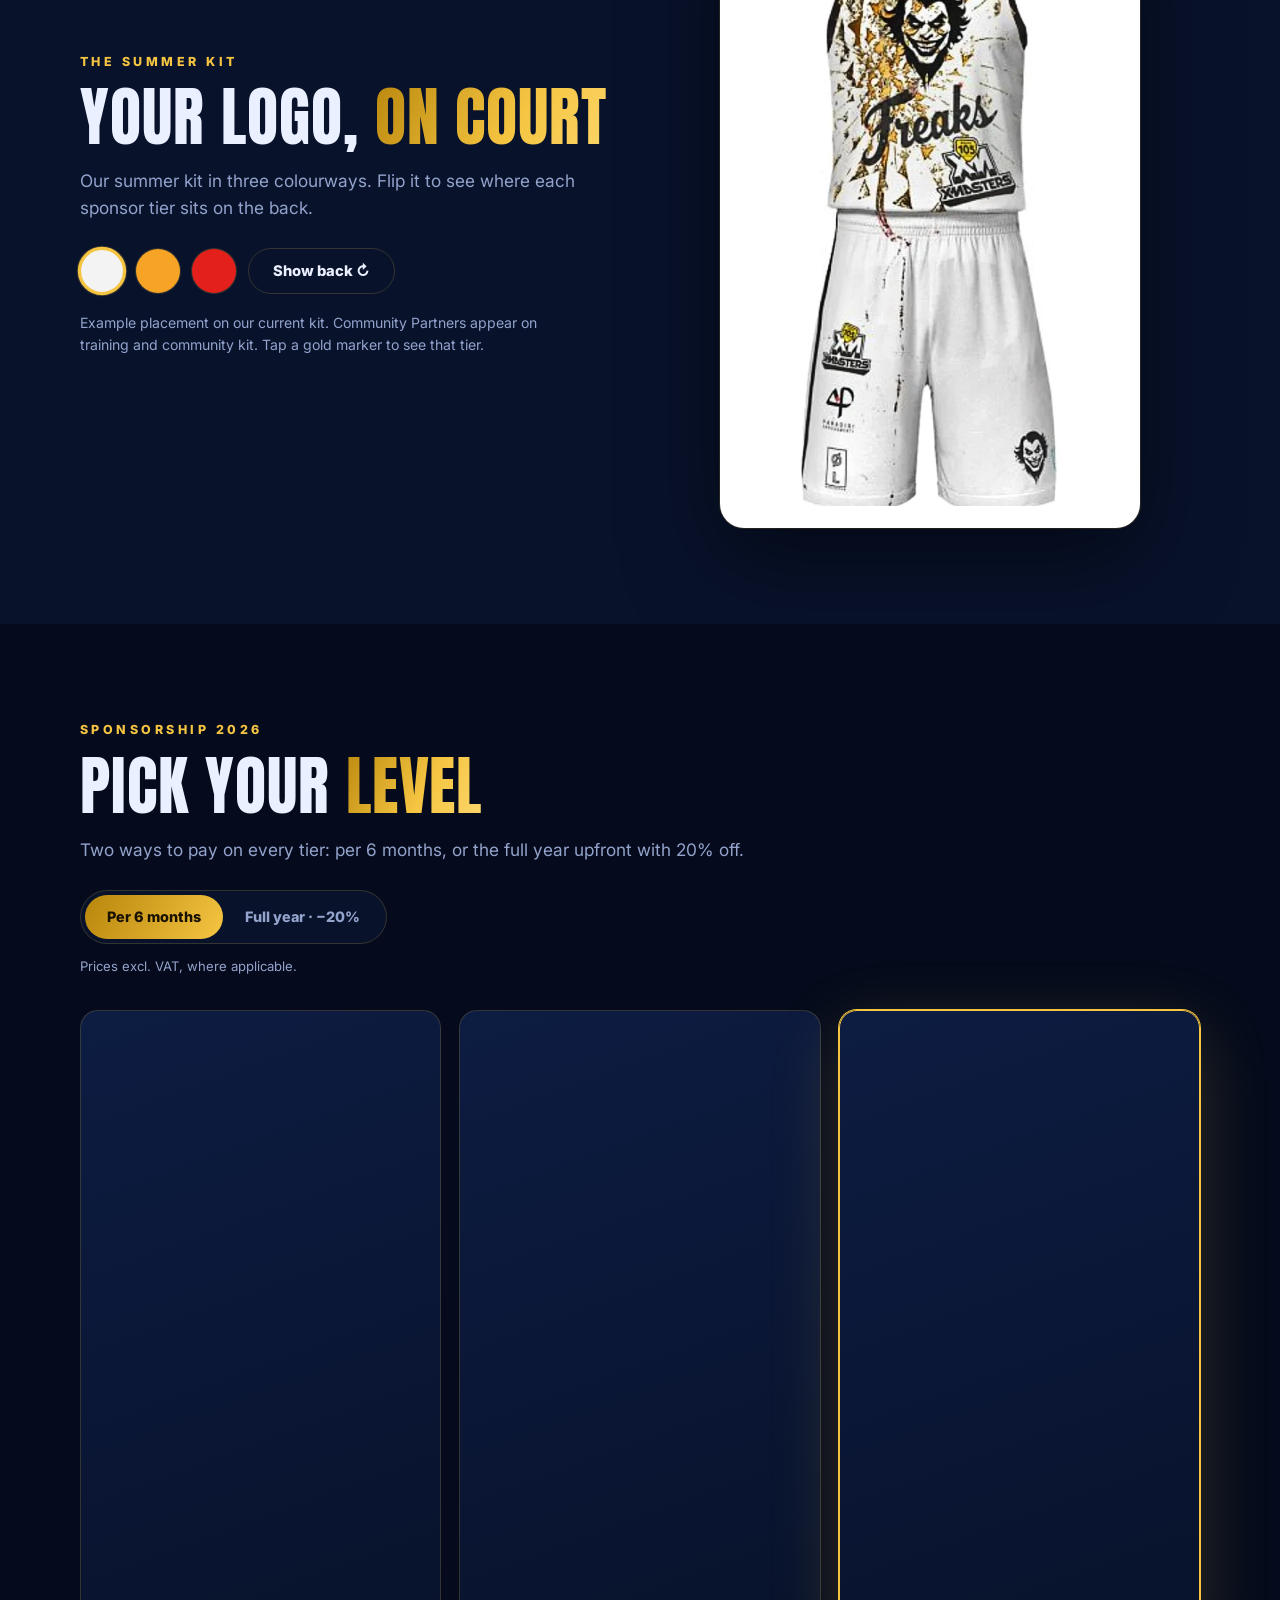
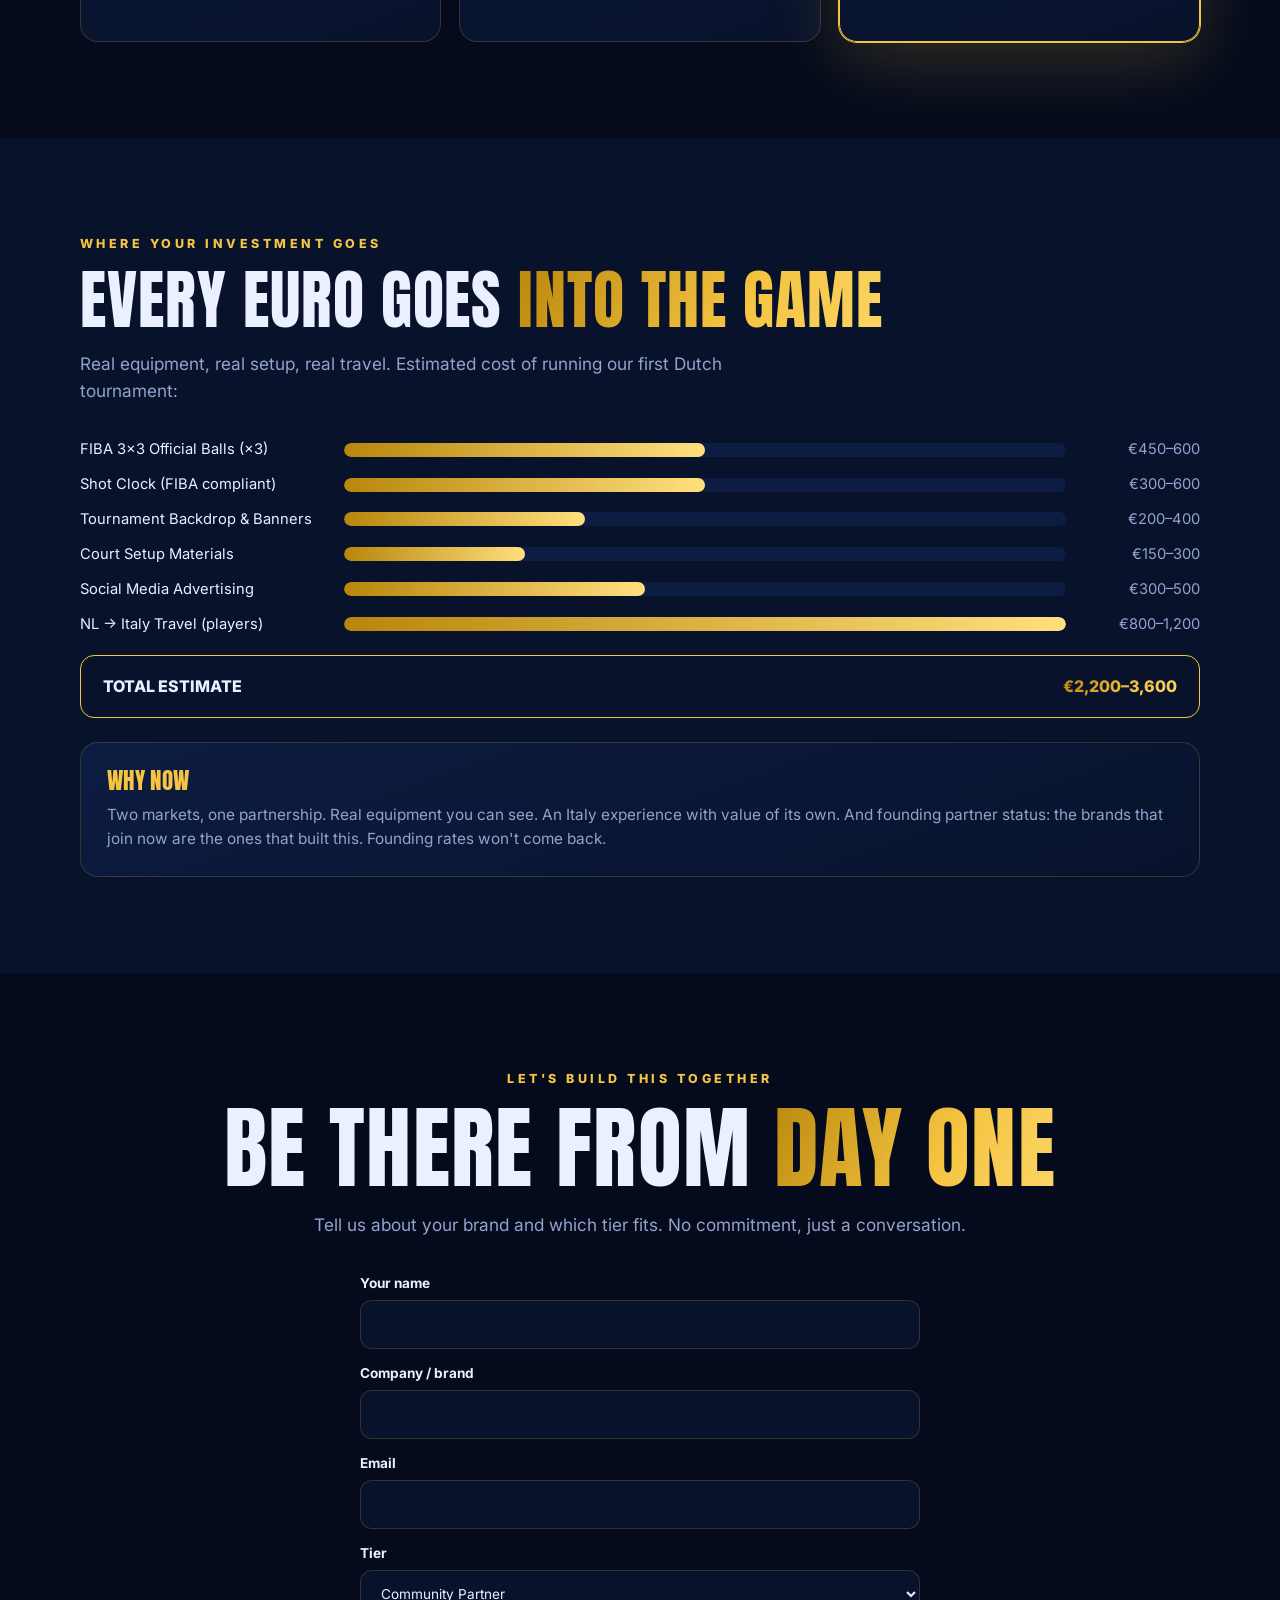
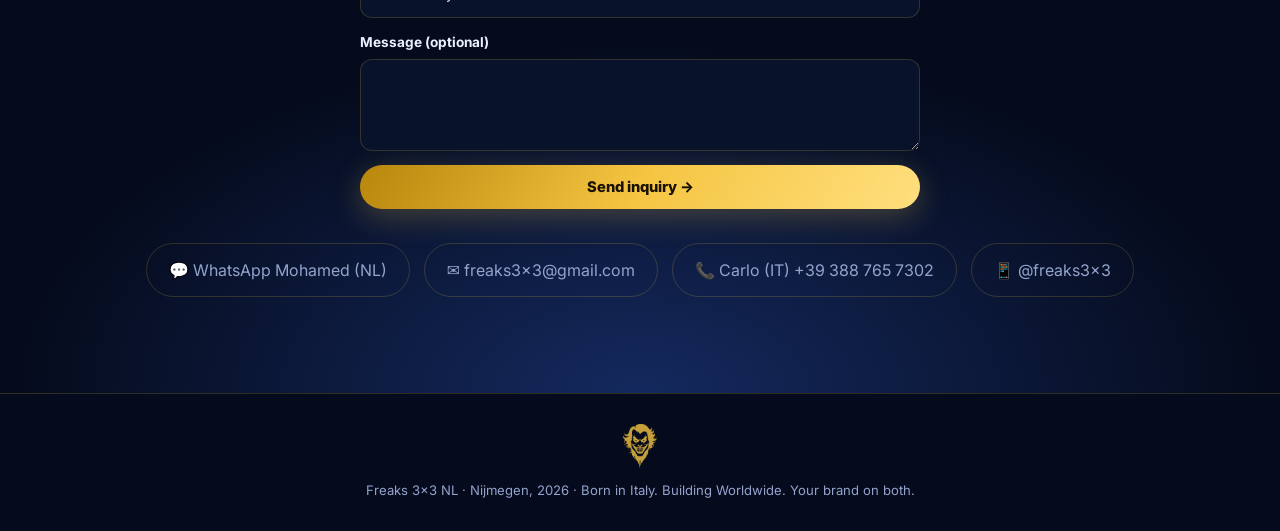
==== commit b0d63057: "Add The people section and Le Marche coast photo - Nicola Paradisi (founder & CEO) and Mohamed Carlo" ====
--- a/index.html
+++ b/index.html
@@ -153,6 +153,13 @@
 .list li:hover{border-color:rgba(245,197,66,.45)}
 .list li::before{content:"●";color:var(--gold);font-size:.7rem;margin-top:6px}
 @media(max-width:860px){.proof,.cols{grid-template-columns:1fr}.proof .photo{aspect-ratio:4/4.4}}
+.people{margin-top:56px}
+.people>h3{font-size:1.9rem;margin-bottom:18px}
+.pgrid{display:grid;grid-template-columns:1fr 1fr;gap:18px;max-width:760px}
+.person{padding:14px;border:1px solid var(--line);border-radius:var(--radius);background:linear-gradient(160deg,var(--navy-700),var(--navy-800))}
+.person .photo{aspect-ratio:4/5;margin-bottom:14px;border-radius:12px}
+.person h4{font-family:var(--display);font-weight:400;font-size:1.35rem;letter-spacing:.03em;text-transform:uppercase}
+.person p{color:var(--muted);font-size:.86rem}
 
 /* italy */
 #italy{background:linear-gradient(180deg,var(--navy-900),var(--navy-800))}
@@ -322,6 +329,20 @@
       </div>
     </div>
 
+    <div class="people">
+      <h3 class="rv" data-i18n="pp.h">The people</h3>
+      <div class="pgrid">
+        <div class="person rv">
+          <figure class="photo"><img src="assets/nicola.webp" alt="Nicola Paradisi in a yellow Freaks 3x3 jersey on court at a 3x3 event in Italy" loading="lazy" width="1280" height="1600"></figure>
+          <h4>Nicola Paradisi</h4><p data-i18n="pp.r1">Founder &amp; CEO · Italy</p>
+        </div>
+        <div class="person rv">
+          <figure class="photo"><img src="assets/mohamed.webp" alt="Mohamed Carlo Sow in a yellow shirt playing indoor basketball" loading="lazy" width="900" height="1125"></figure>
+          <h4>Mohamed Carlo Sow</h4><p data-i18n="pp.r2">Netherlands lead · Nijmegen</p>
+        </div>
+      </div>
+    </div>
+
     <div class="cols">
       <div class="rv">
         <h3 data-i18n="about.h3a">What we do</h3>
@@ -356,9 +377,9 @@
         <h2 class="rv" data-i18n="it.h2">Your brand <span class="gold">travels</span> with us</h2>
         <p class="lead rv" data-i18n="it.p">We're not a Dutch club with an Italian name. We were founded in Italy, our network there is active and our players compete on Italian courts. As a sponsor, your brand comes along.</p>
       </div>
-      <figure class="photo rv">
-        <img src="assets/italy-player.webp" alt="Nicola Paradisi, founder and CEO of Freaks 3x3, in a yellow Freaks jersey on court at a 3x3 event in Italy" loading="lazy" width="1100" height="1375">
-        <figcaption data-i18n="it.cap">🇮🇹 Nicola Paradisi, founder &amp; CEO, on court in Italy</figcaption>
+      <figure class="photo rv" style="aspect-ratio:5/4">
+        <img src="assets/le-marche.webp" alt="The Conero coast in Le Marche, Italy: a white beach below green cliffs and a turquoise sea" loading="lazy" width="600" height="480">
+        <figcaption data-i18n="it.cap">🇮🇹 Le Marche, the Conero coast: where we host our Main Sponsor</figcaption>
       </figure>
     </div>
     <div class="route rv">
@@ -548,7 +569,10 @@
  'it.eye':['De Italië-connectie','La connessione italiana'],
  'it.h2':['Jouw merk <span class="gold">reist</span> met ons mee','Il tuo brand <span class="gold">viaggia</span> con noi'],
  'it.p':['We zijn geen Nederlandse club met een Italiaanse naam. We zijn opgericht in Italië, ons netwerk daar is actief en onze spelers spelen op Italiaanse courts. Als sponsor gaat jouw merk mee.','Non siamo un club olandese con un nome italiano. Siamo nati in Italia, la nostra rete lì è attiva e i nostri giocatori giocano sui campi italiani. Come sponsor, il tuo brand viene con noi.'],
- 'it.cap':['🇮🇹 Nicola Paradisi, oprichter &amp; CEO, op de court in Italië','🇮🇹 Nicola Paradisi, fondatore e CEO, in campo in Italia'],
+ 'it.cap':['🇮🇹 Le Marche, de Conero-kust: hier ontvangen we onze Main Sponsor','🇮🇹 Le Marche, la costa del Conero: qui ospitiamo il nostro Main Sponsor'],
+ 'pp.h':['De mensen','Le persone'],
+ 'pp.r1':['Oprichter &amp; CEO · Italië','Fondatore e CEO · Italia'],
+ 'pp.r2':['Teamleider Nederland · Nijmegen','Responsabile Paesi Bassi · Nijmegen'],
  'it.svg':['JOUW LOGO IN BEIDE','IL TUO LOGO IN ENTRAMBI'],
  'it.c1h':['Jouw logo op Italiaanse courts','Il tuo logo sui campi italiani'],
  'it.c1p':['We spelen 3x3-circuitevents in Italië. Jouw logo speelt mee: op ons tenue en in elke foto en video die we mee naar huis nemen.','Giochiamo eventi del circuito 3x3 in Italia. Il tuo logo gioca con noi: sulla divisa e in ogni foto e video che portiamo a casa.'],
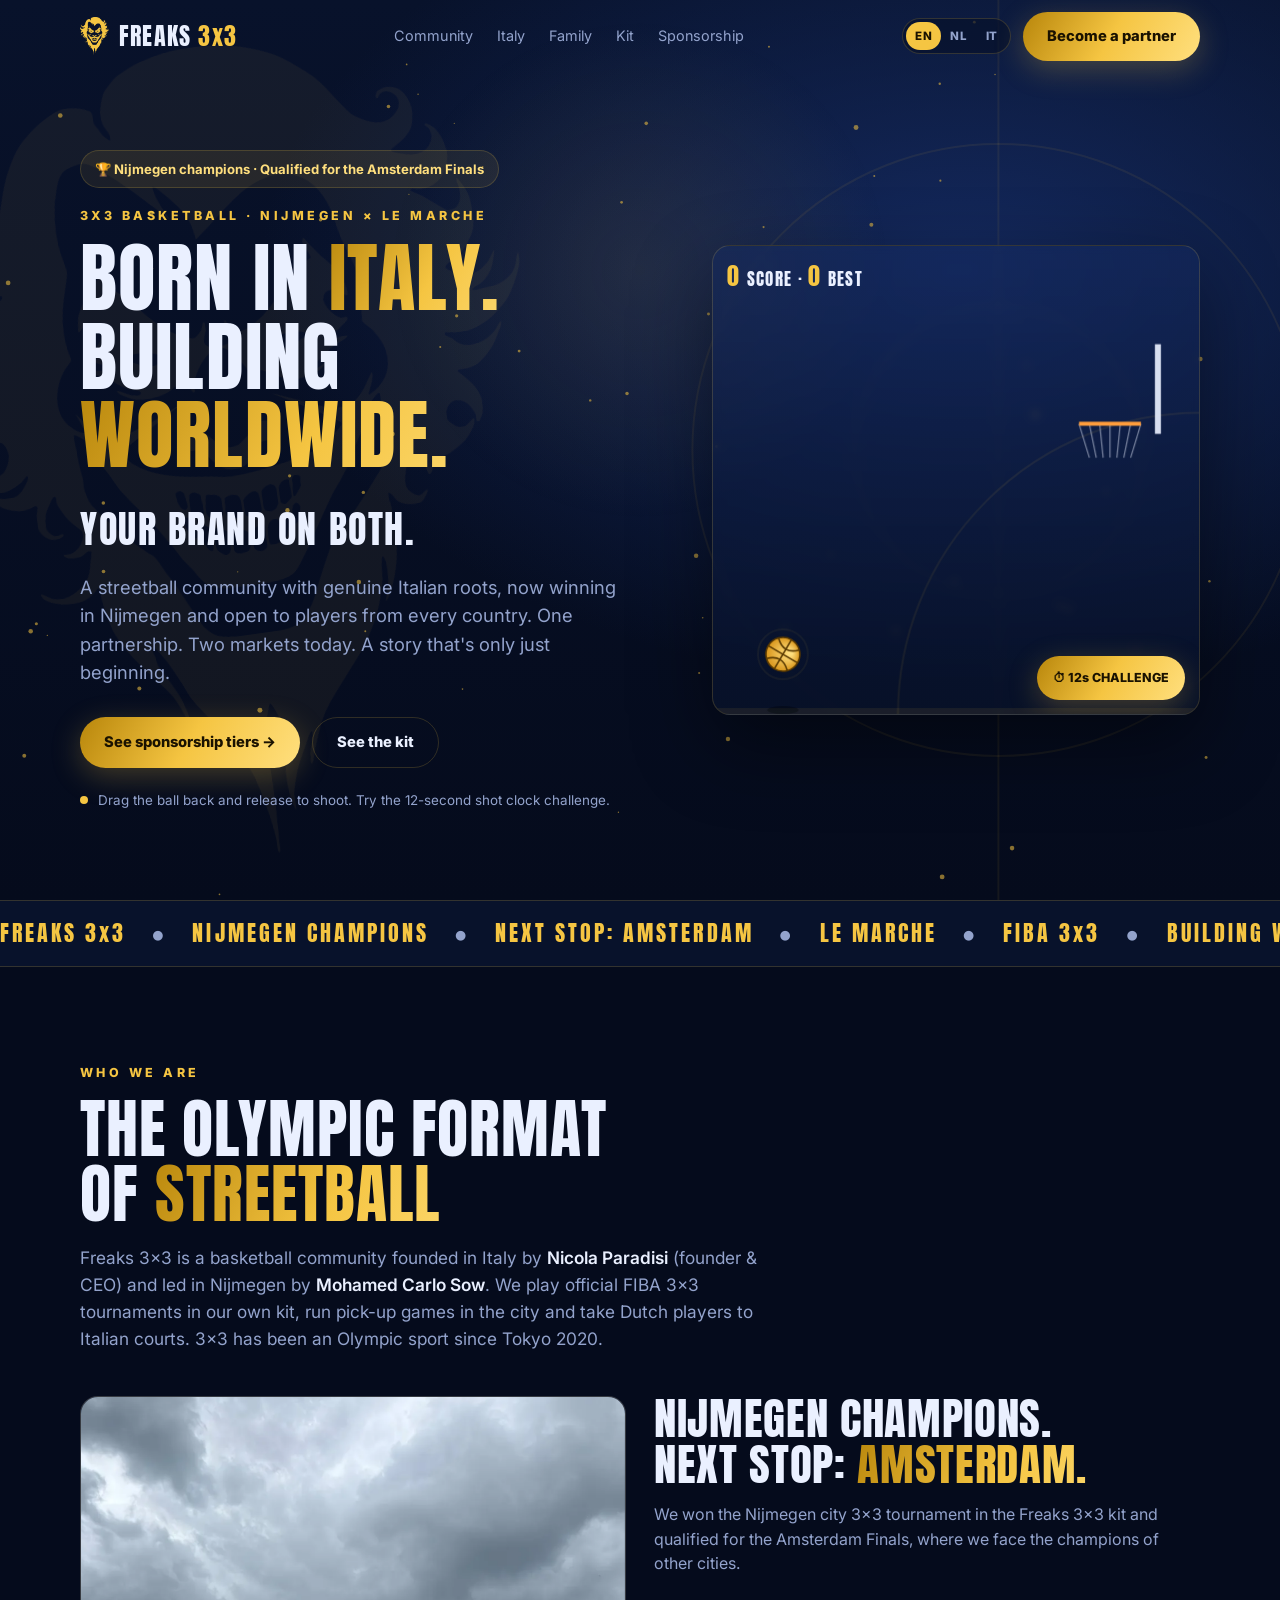
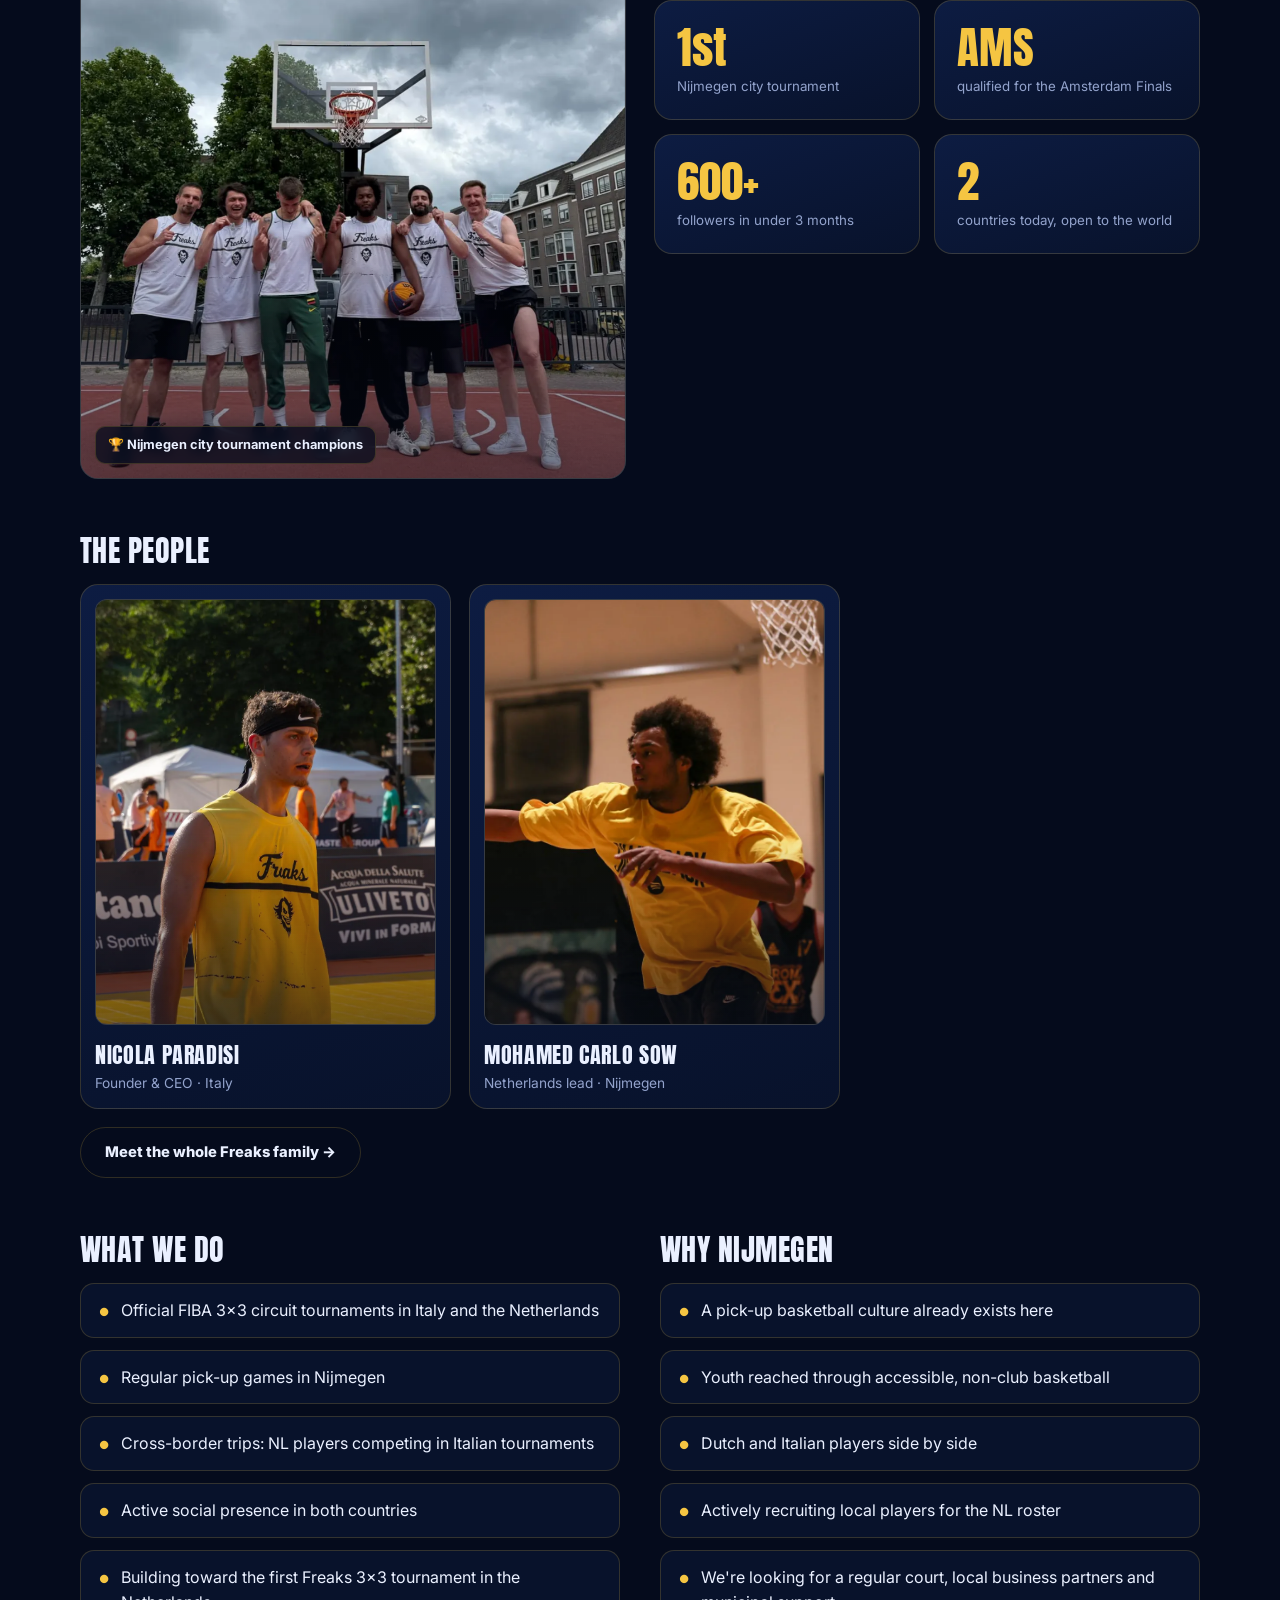
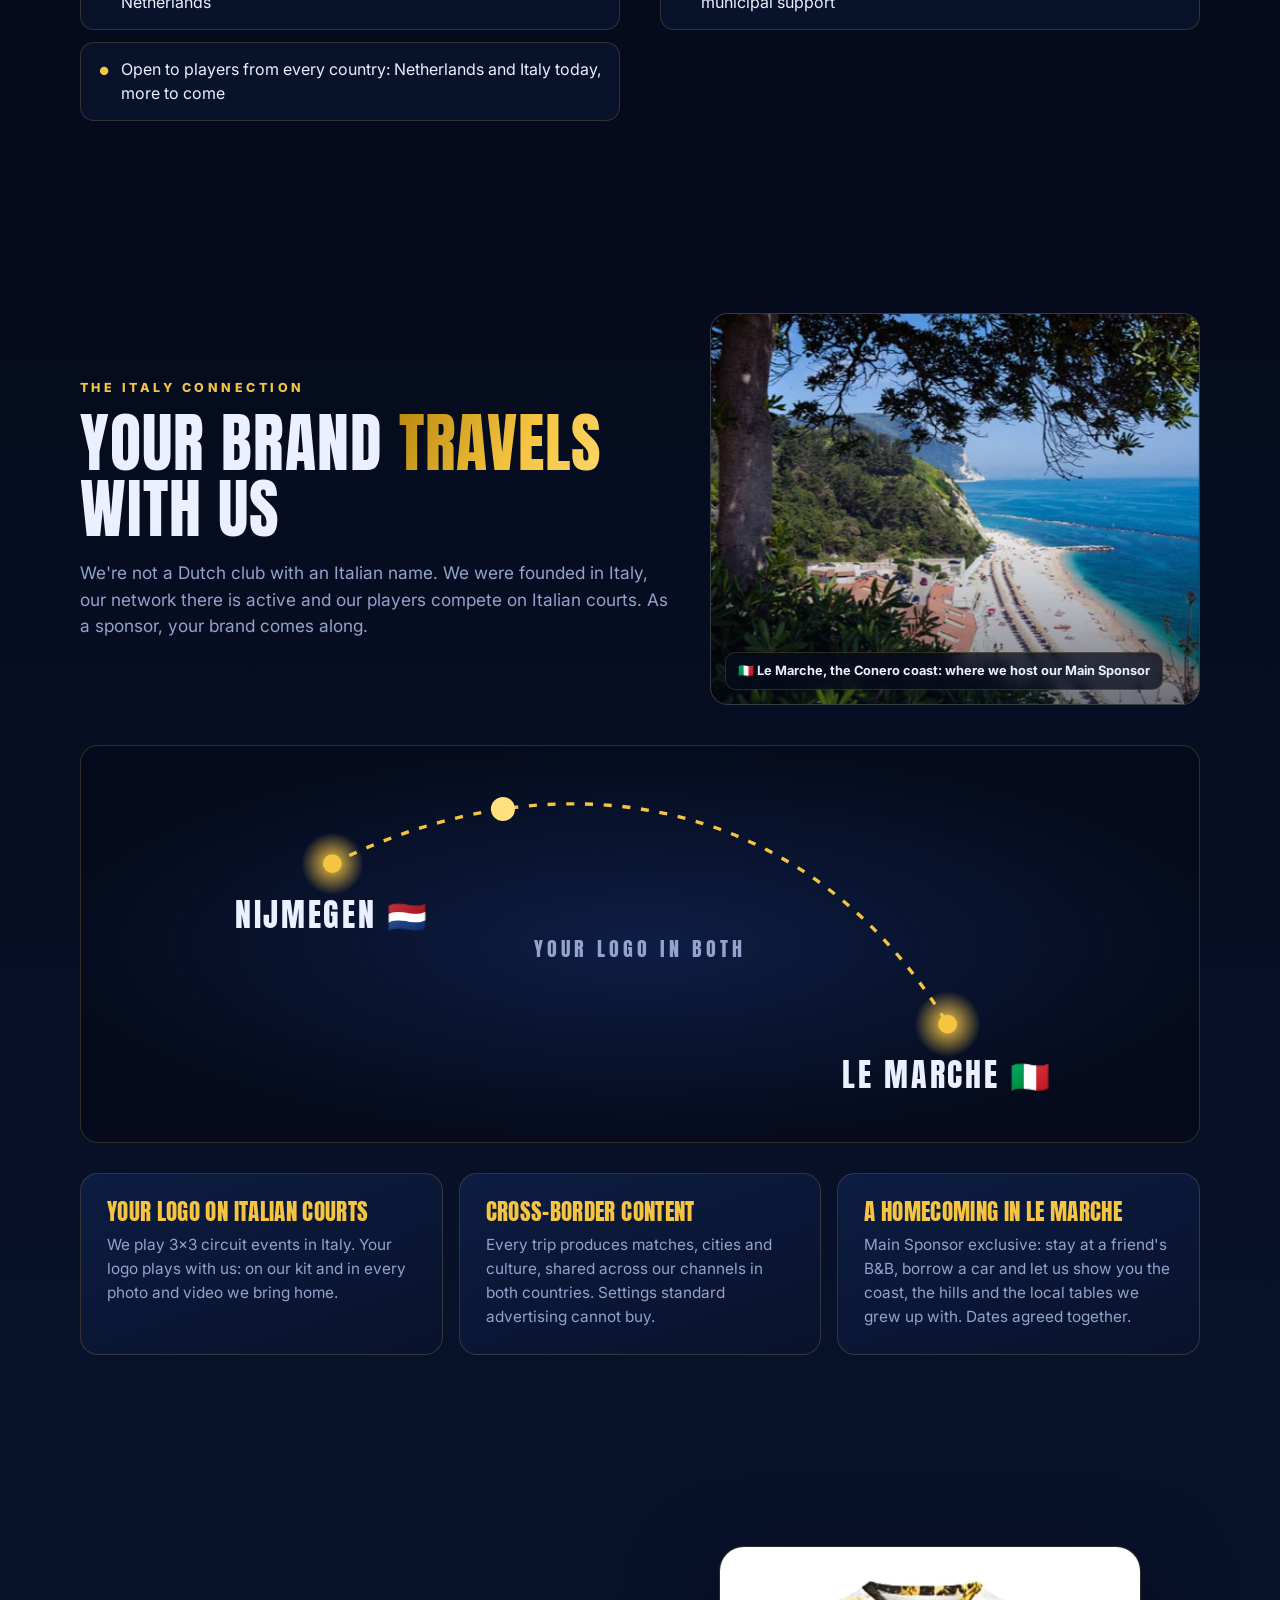
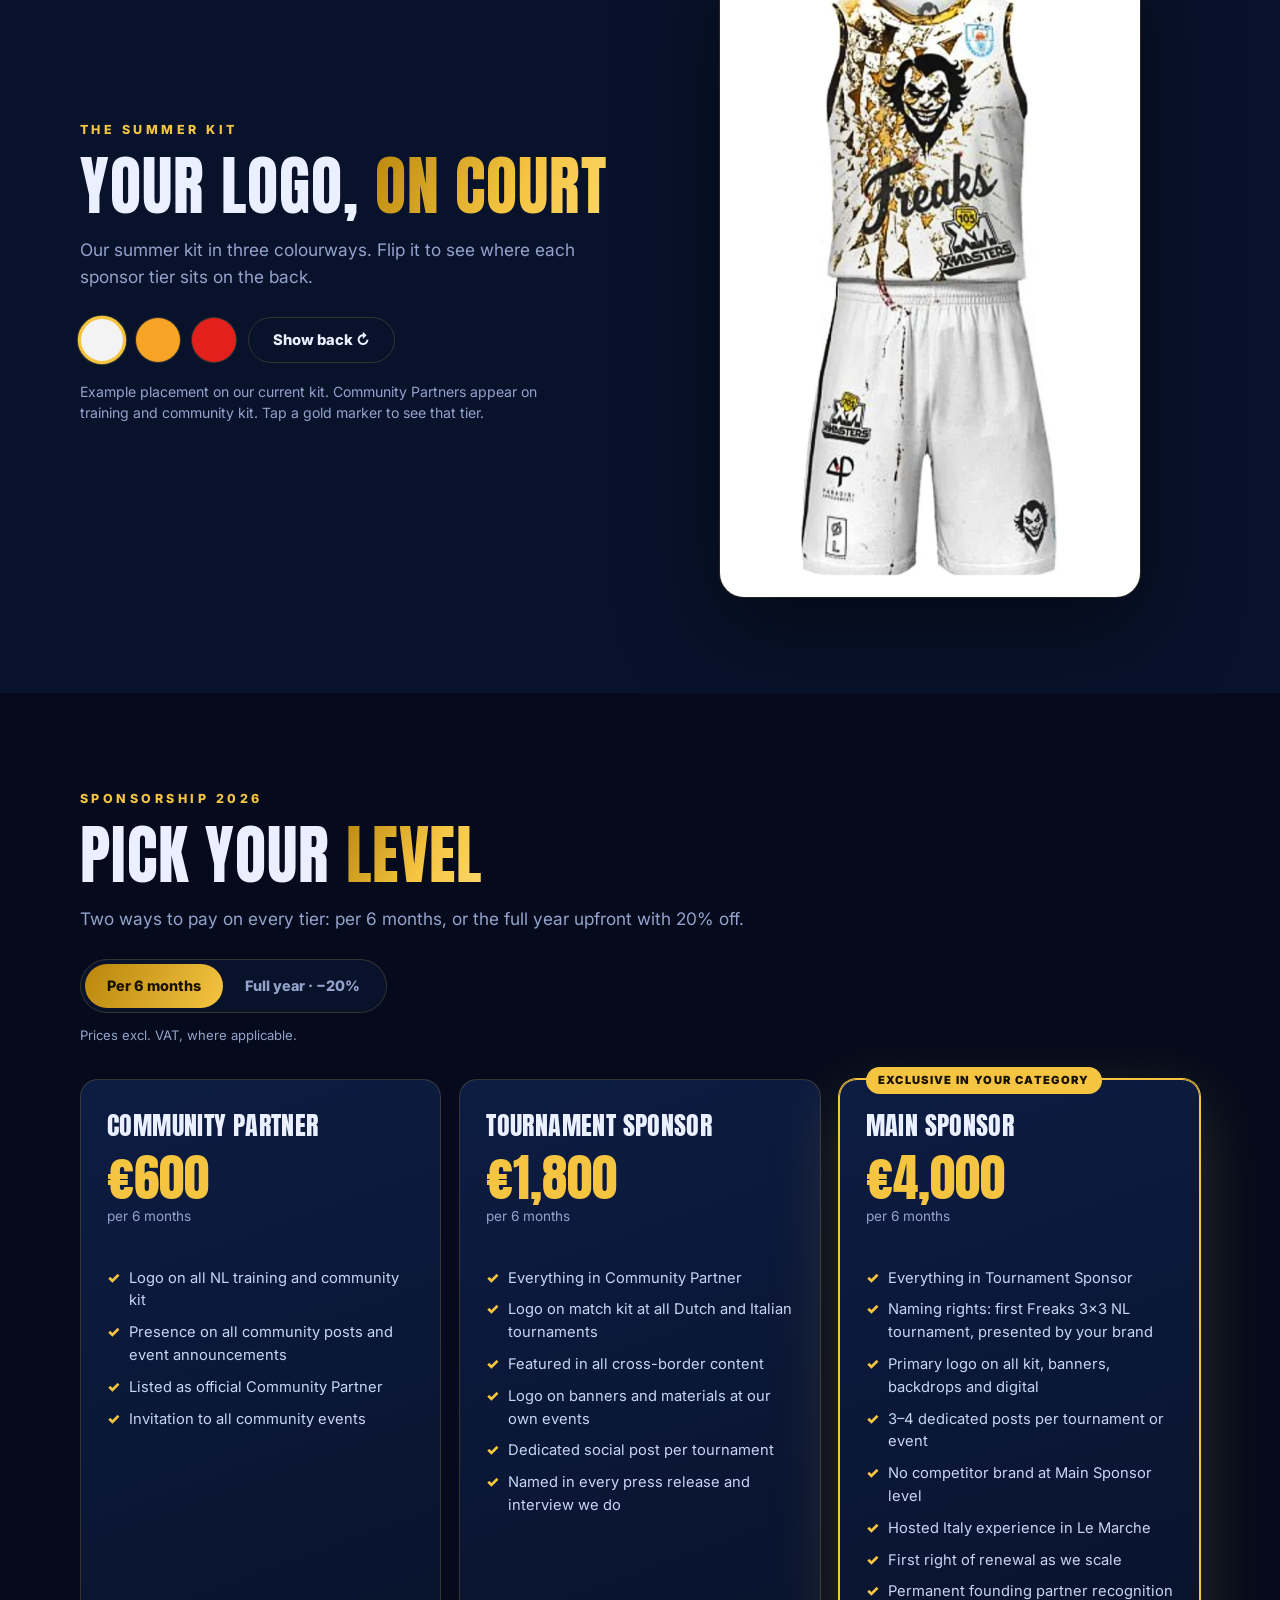
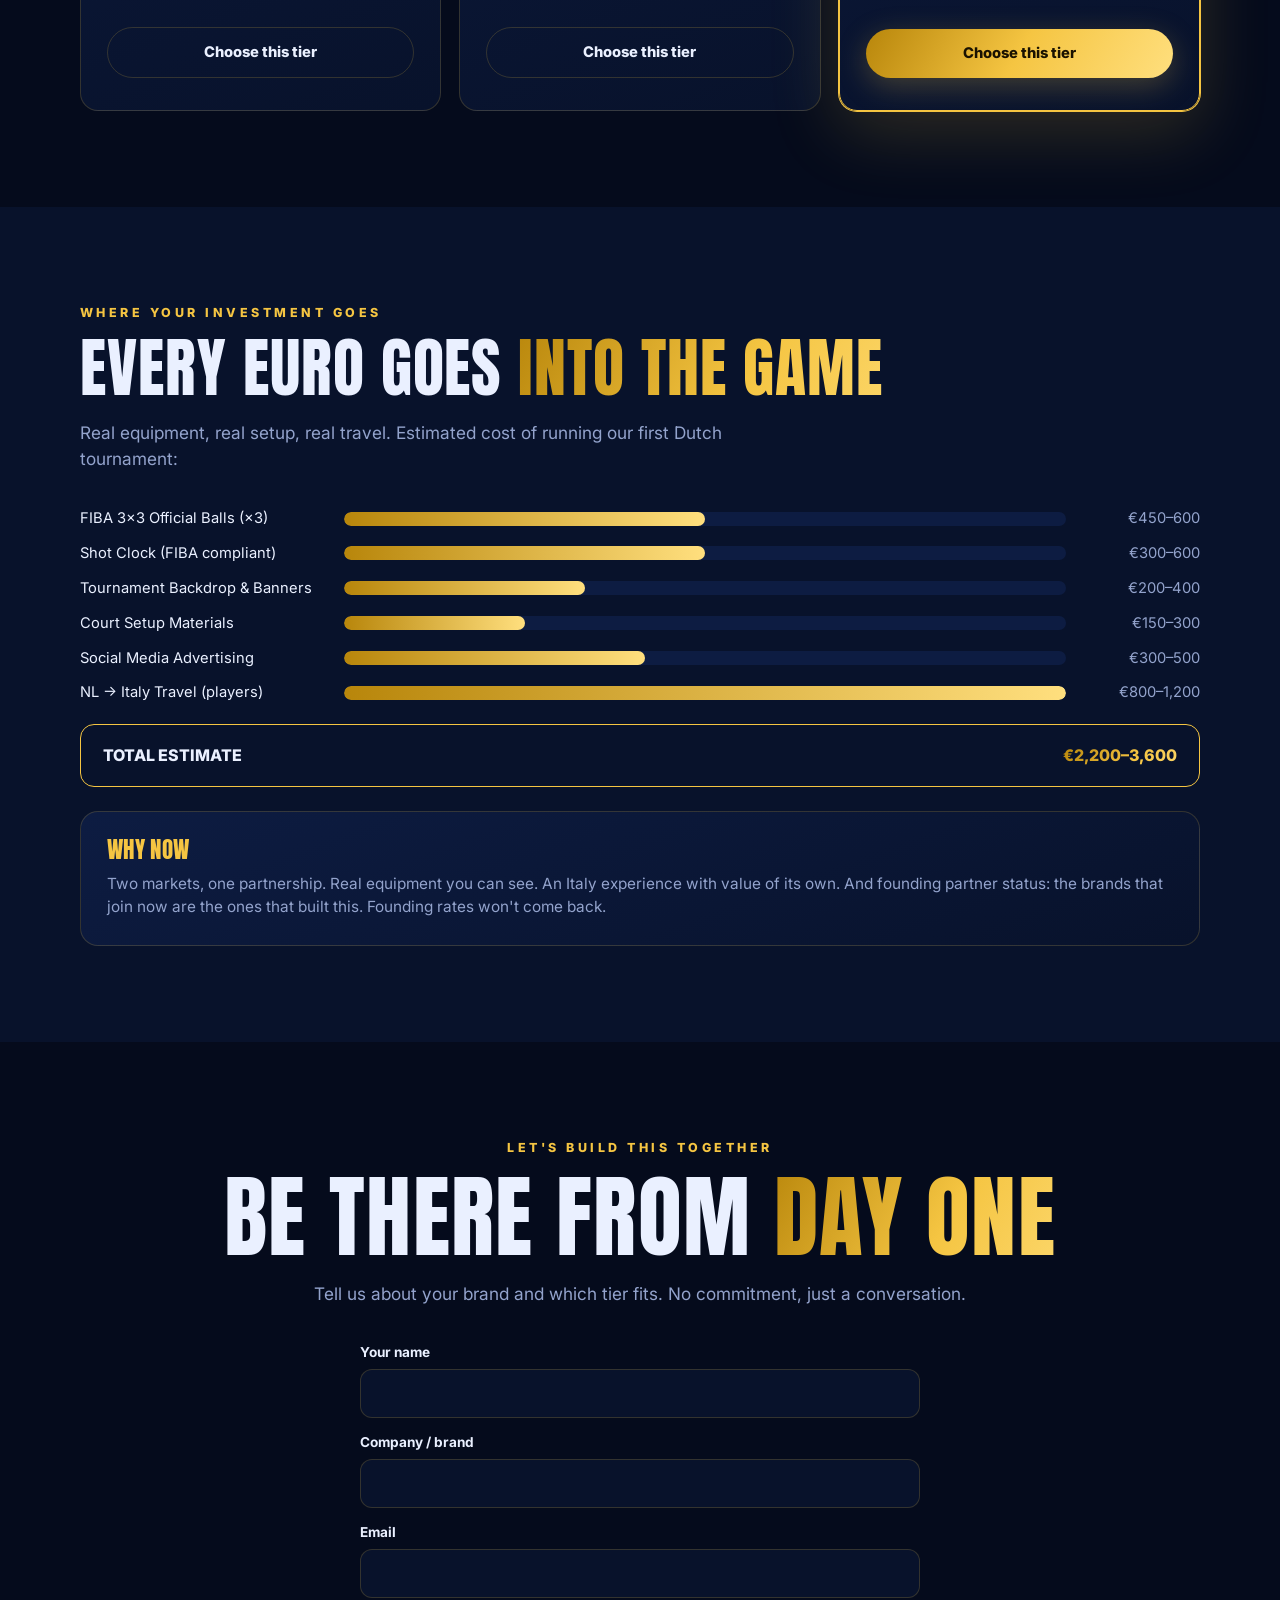
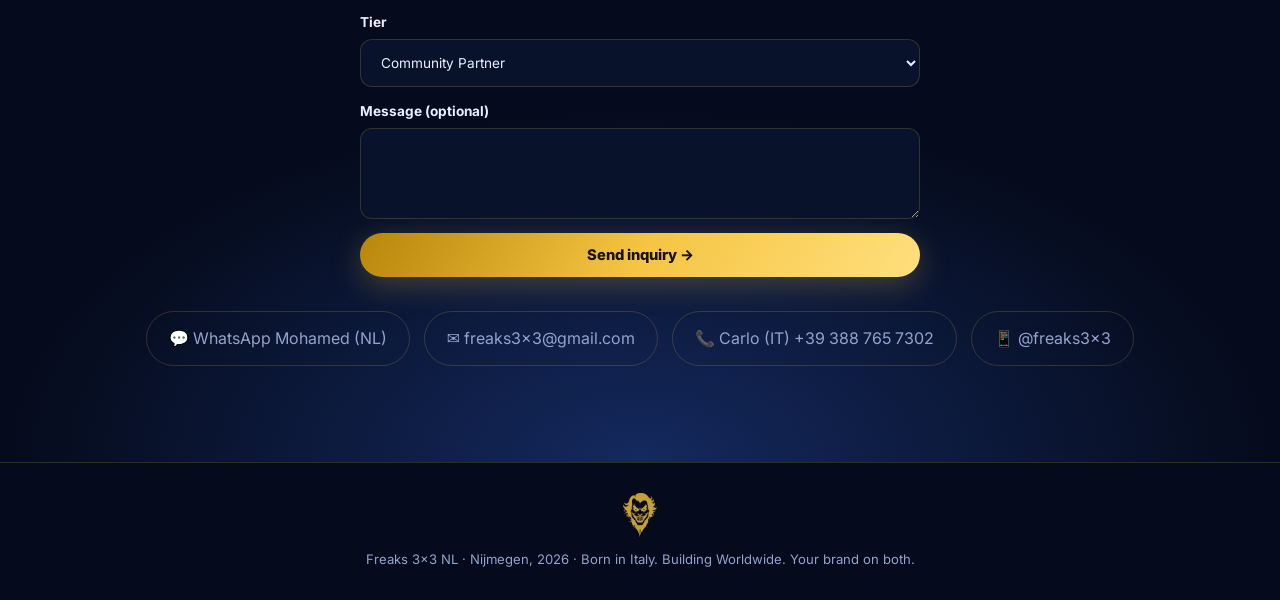
==== commit bd37c7b9: "Add Freaks Family page - family.html: hero, roster of flip cards (photo / bio), filters for   newcom" ====
--- a/index.html
+++ b/index.html
@@ -261,6 +261,7 @@
     <ul id="menu">
       <li><a href="#about" data-i18n="nav.about">Community</a></li>
       <li><a href="#italy" data-i18n="nav.italy">Italy</a></li>
+      <li><a href="family.html" data-i18n="nav.family">Family</a></li>
       <li><a href="#kit" data-i18n="nav.kit">Kit</a></li>
       <li><a href="#tiers" data-i18n="nav.tiers">Sponsorship</a></li>
       <li class="m-only"><a href="#contact" data-i18n="nav.contact">Contact</a></li>
@@ -341,6 +342,7 @@
           <h4>Mohamed Carlo Sow</h4><p data-i18n="pp.r2">Netherlands lead · Nijmegen</p>
         </div>
       </div>
+      <a href="family.html" class="btn ghost rv" style="margin-top:18px" data-i18n="pp.more">Meet the whole Freaks family →</a>
     </div>
 
     <div class="cols">
@@ -534,7 +536,7 @@
 /* ---------- i18n: [nl, it]; English lives in the HTML ---------- */
 const H1=(a,b,c,d,e)=>`<span class="ln"><span>${a} <span class="gold">${b}</span></span></span><span class="ln"><span>${c} <span class="gold">${d}</span></span></span><span class="ln"><span class="tag">${e}</span></span>`;
 const T={
- 'nav.about':['Community','Community'],'nav.italy':['Italië','Italia'],'nav.kit':['Tenue','Divisa'],
+ 'nav.about':['Community','Community'],'nav.italy':['Italië','Italia'],'nav.kit':['Tenue','Divisa'],'nav.family':['Familie','Famiglia'],
  'nav.tiers':['Sponsoring','Sponsorizzazioni'],'nav.contact':['Contact','Contatti'],
  'nav.cta':['Word partner','Diventa partner'],'mcta':['Word partner →','Diventa partner →'],
  'hero.badge':['🏆 Kampioen van Nijmegen · Geplaatst voor de finale in Amsterdam','🏆 Campioni di Nijmegen · Qualificati per le finali di Amsterdam'],
@@ -571,6 +573,7 @@
  'it.p':['We zijn geen Nederlandse club met een Italiaanse naam. We zijn opgericht in Italië, ons netwerk daar is actief en onze spelers spelen op Italiaanse courts. Als sponsor gaat jouw merk mee.','Non siamo un club olandese con un nome italiano. Siamo nati in Italia, la nostra rete lì è attiva e i nostri giocatori giocano sui campi italiani. Come sponsor, il tuo brand viene con noi.'],
  'it.cap':['🇮🇹 Le Marche, de Conero-kust: hier ontvangen we onze Main Sponsor','🇮🇹 Le Marche, la costa del Conero: qui ospitiamo il nostro Main Sponsor'],
  'pp.h':['De mensen','Le persone'],
+ 'pp.more':['Maak kennis met de hele Freaks-familie →','Conosci tutta la famiglia Freaks →'],
  'pp.r1':['Oprichter &amp; CEO · Italië','Fondatore e CEO · Italia'],
  'pp.r2':['Teamleider Nederland · Nijmegen','Responsabile Paesi Bassi · Nijmegen'],
  'it.svg':['JOUW LOGO IN BEIDE','IL TUO LOGO IN ENTRAMBI'],
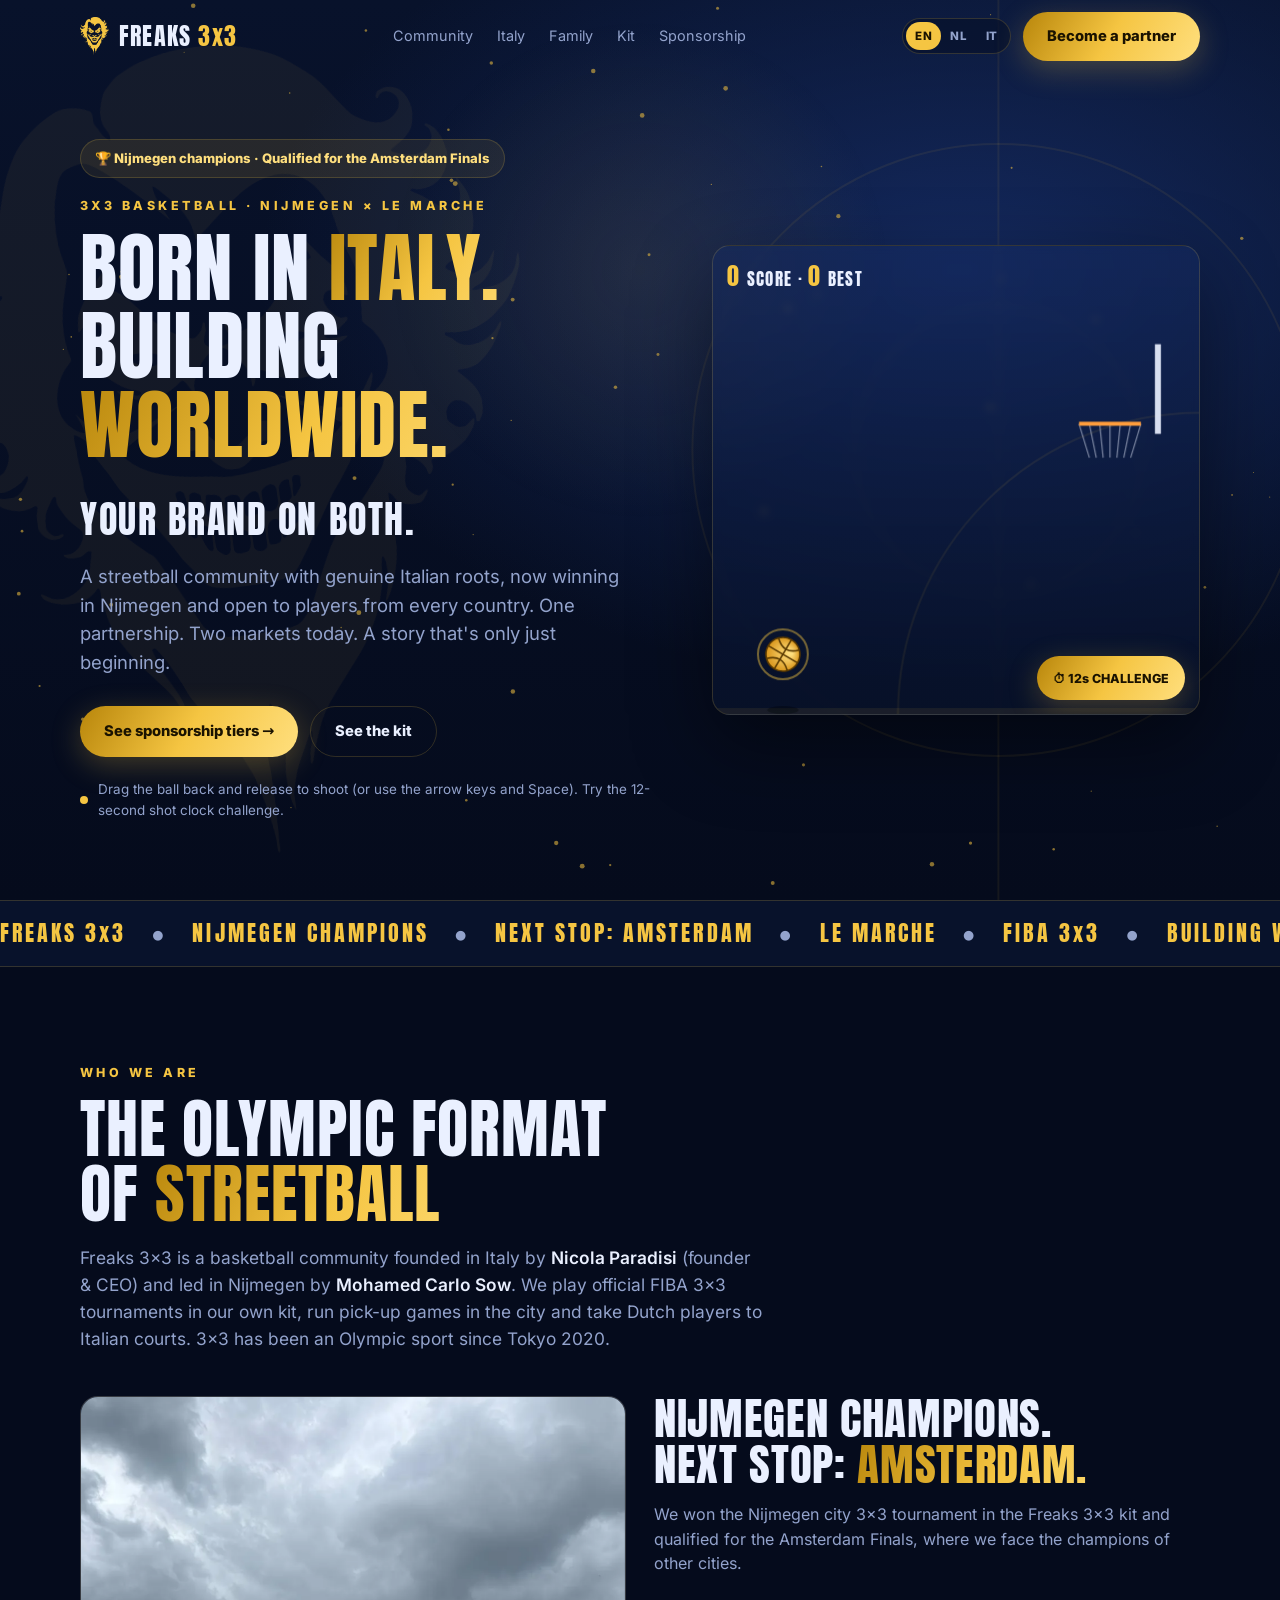
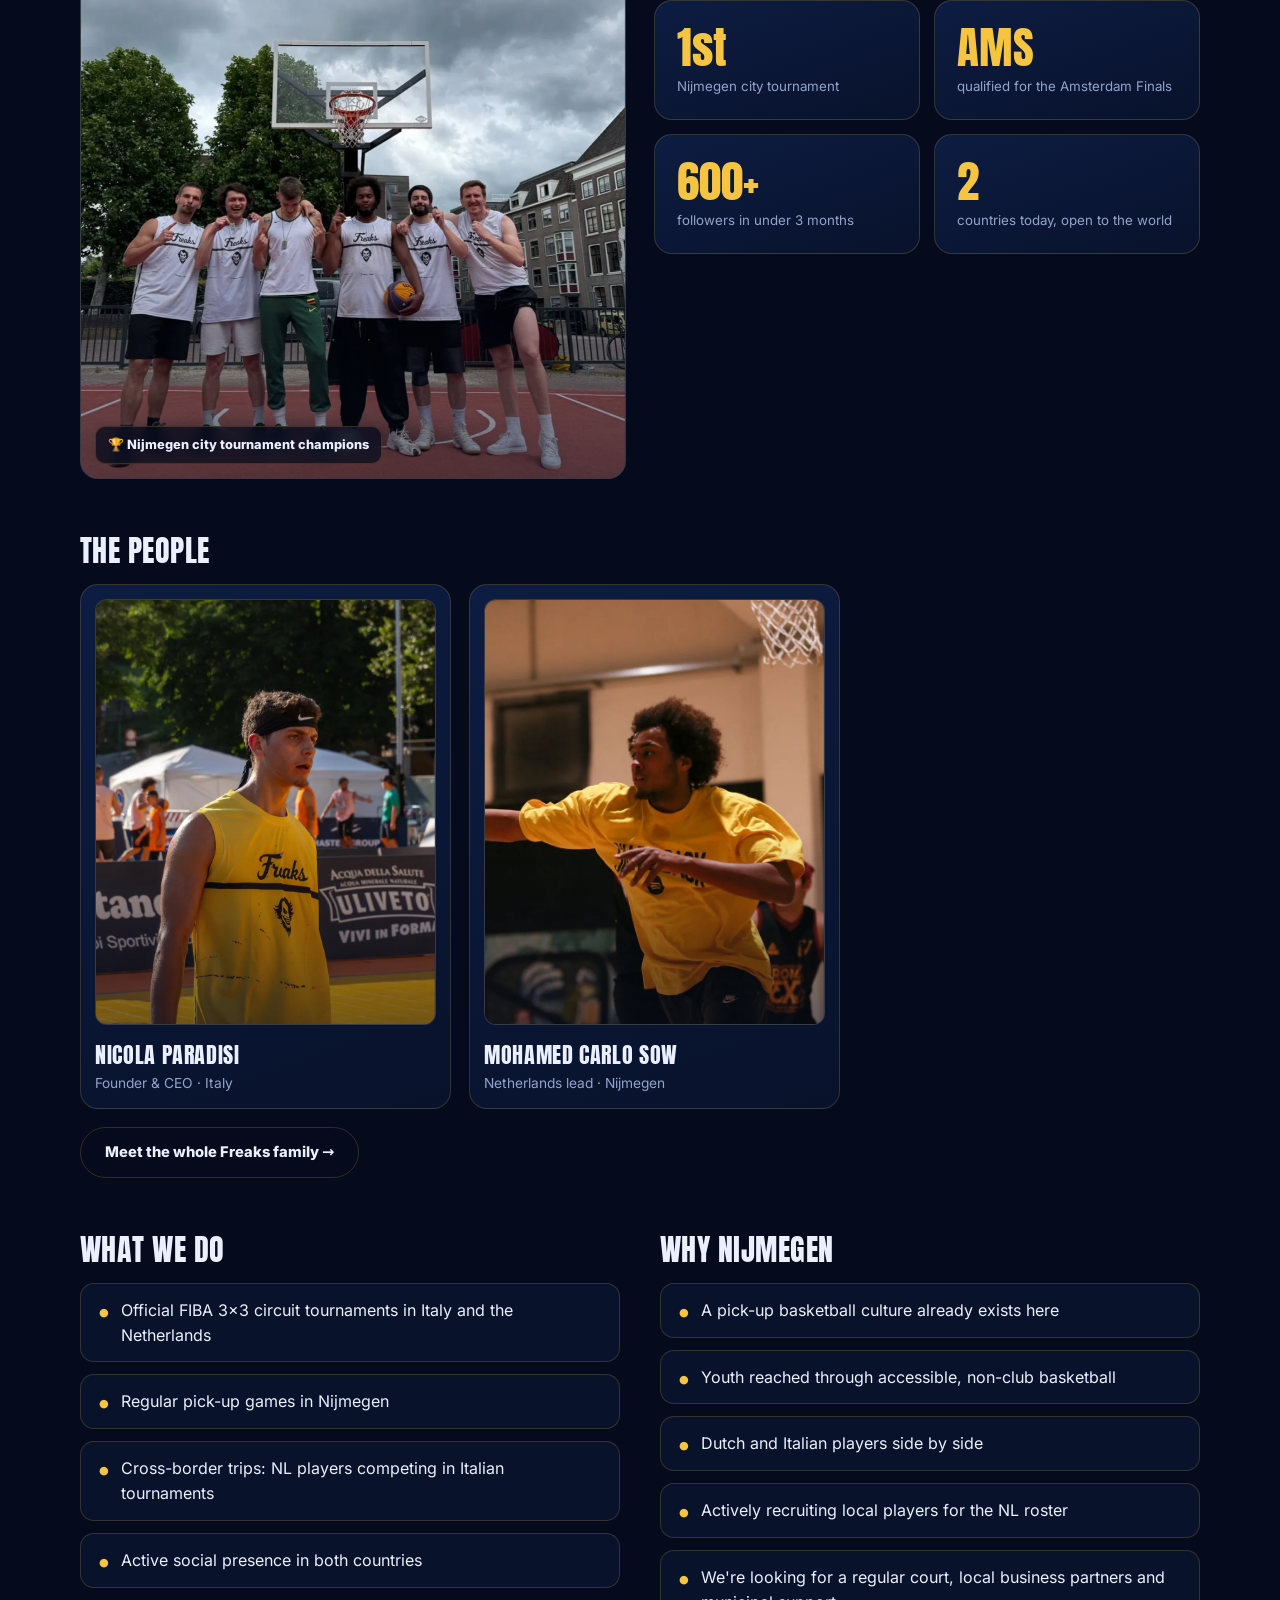
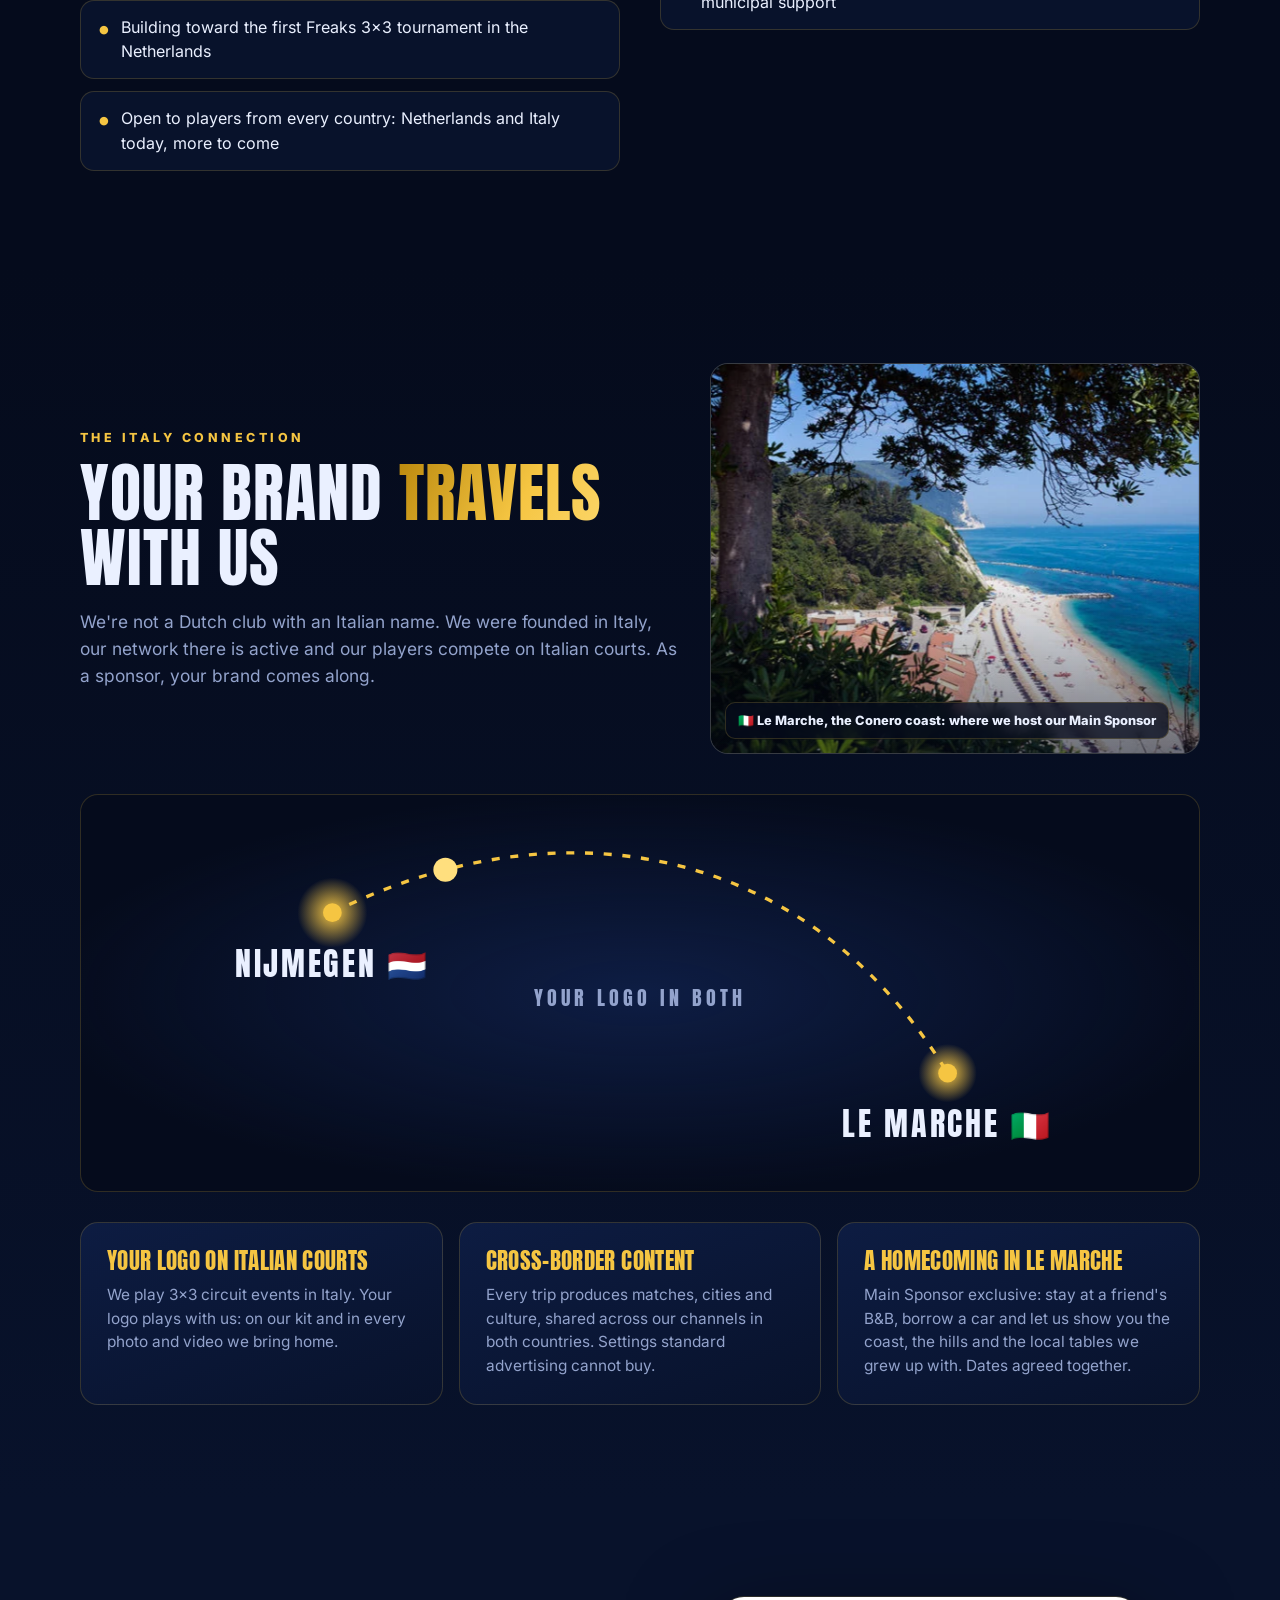
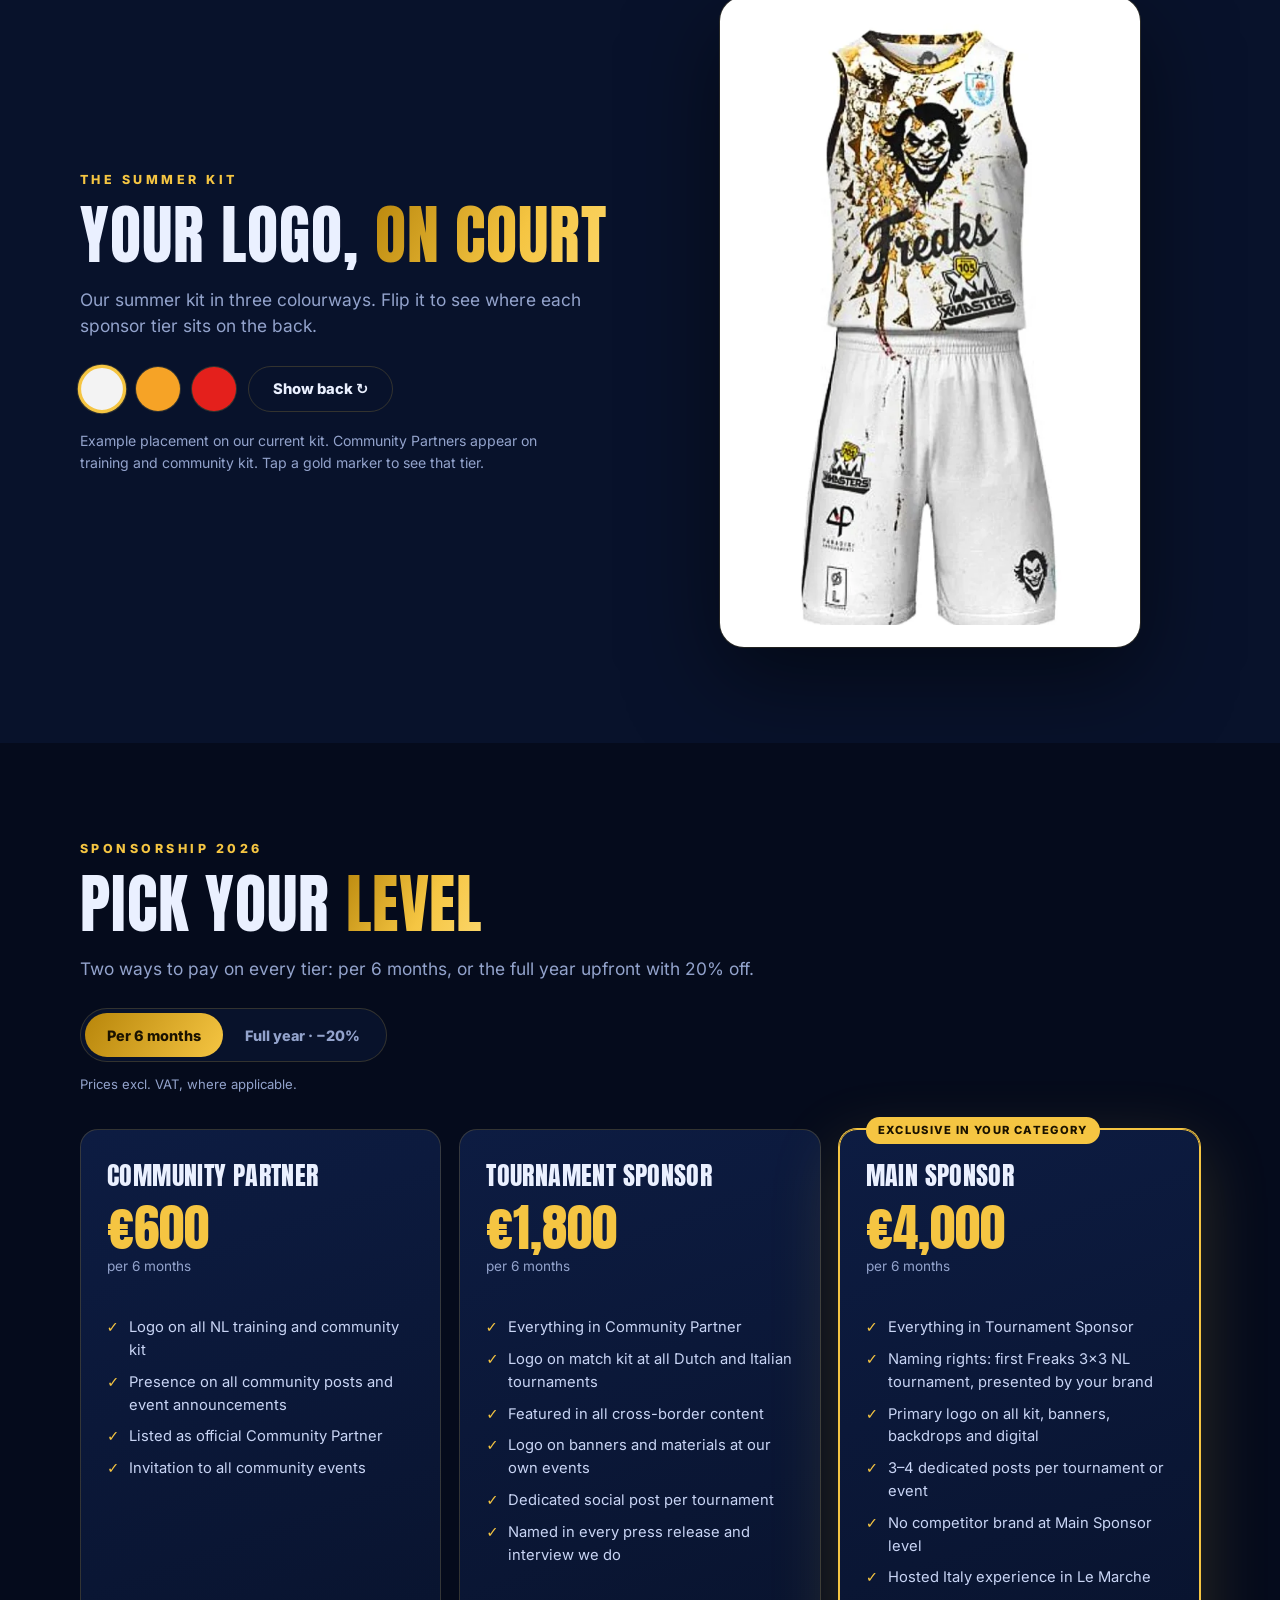
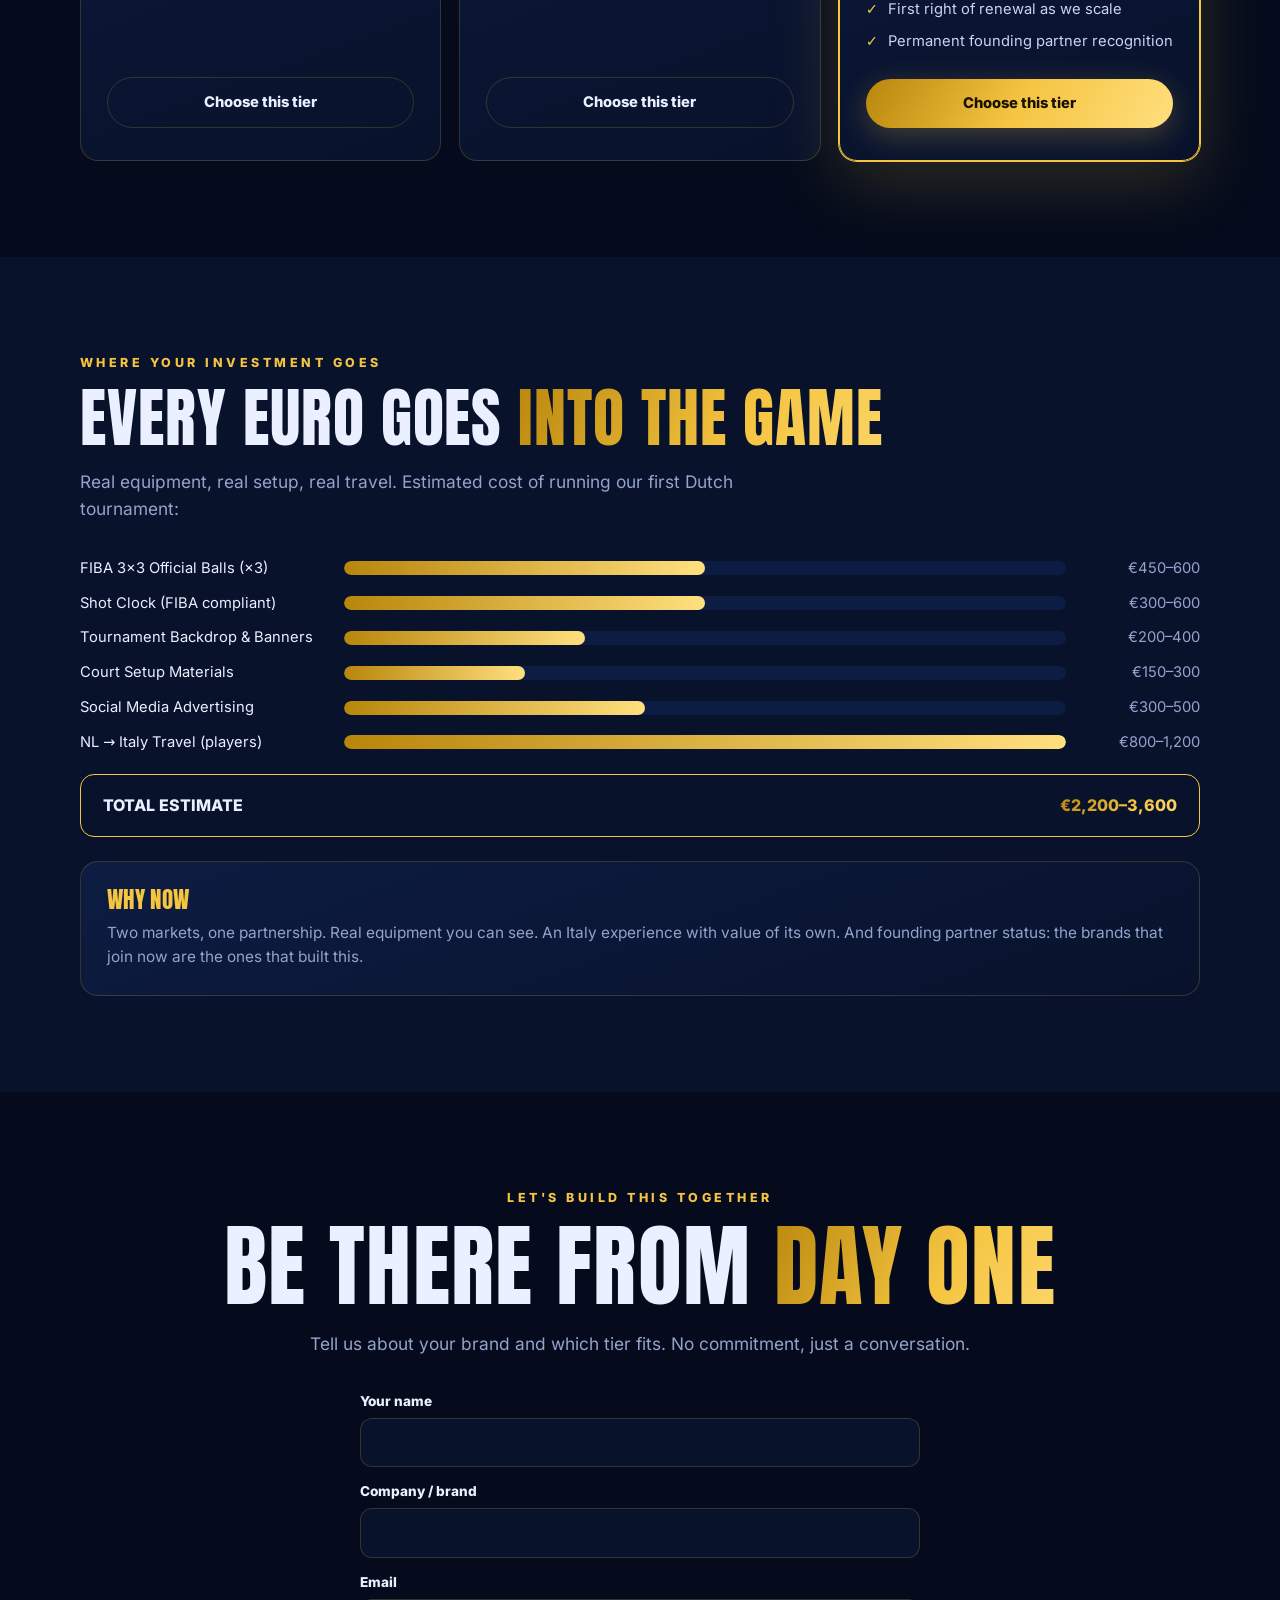
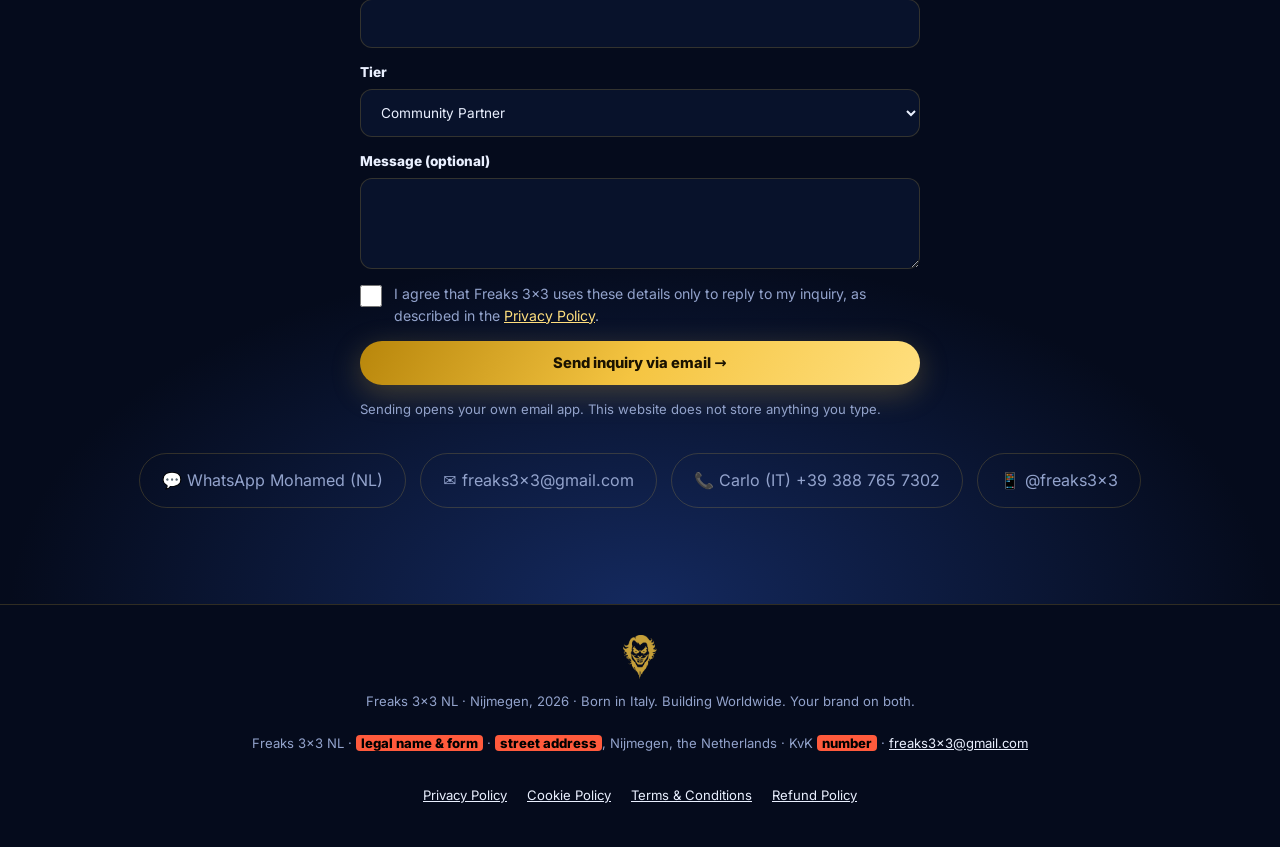
==== commit 1b1195b6: "Legal pages, privacy-first fonts, accessibility fixes - Add Privacy Policy, Cookie Policy, Terms & C" ====
--- a/index.html
+++ b/index.html
@@ -12,9 +12,7 @@
 <meta property="og:image" content="assets/og.jpg">
 <link rel="icon" type="image/png" href="assets/icon-64.png">
 <link rel="apple-touch-icon" href="assets/icon-180.png">
-<link rel="preconnect" href="https://fonts.googleapis.com">
-<link rel="preconnect" href="https://fonts.gstatic.com" crossorigin>
-<link href="https://fonts.googleapis.com/css2?family=Anton&family=Inter:wght@400;600;800&display=swap" rel="stylesheet">
+<link rel="stylesheet" href="assets/fonts/fonts.css">
 <style>
 :root{
   --navy-900:#050b1c; --navy-800:#08122b; --navy-700:#0d1c42; --navy-600:#14295e;
@@ -246,10 +244,23 @@
 footer img{height:44px;width:auto;margin:0 auto 12px;opacity:.8}
 #thanks{display:none;color:var(--gold);font-weight:800;text-align:center}
 :focus-visible{outline:2px solid var(--gold);outline-offset:3px}
+.skip{position:absolute;left:12px;top:-80px;z-index:100;background:var(--gold);color:#1a1200;padding:12px 18px;border-radius:10px;font-weight:800}
+.skip:focus{top:12px}
+.game canvas:focus-visible{outline:3px solid var(--gold);outline-offset:-3px}
+label.check{display:flex;gap:12px;align-items:flex-start;font-weight:400;font-size:.88rem;color:var(--muted)}
+label.check input{width:22px;height:22px;min-height:0;padding:0;margin-top:2px;accent-color:var(--gold);flex:none}
+label.check a,.formnote a{color:var(--gold-2);text-decoration:underline}
+.formnote{color:var(--muted);font-size:.82rem}
+footer .biz{margin-top:10px}
+footer nav.legal{position:static;z-index:auto;padding:0;background:none;border:0;backdrop-filter:none;-webkit-backdrop-filter:none;transition:none}
+footer .legal{display:flex;gap:6px 20px;justify-content:center;flex-wrap:wrap;margin-top:8px}
+footer .legal a,footer .biz a{color:var(--ink);text-decoration:underline;display:inline-flex;align-items:center;min-height:44px}
+mark.todo{background:#ff5a3c;color:#000;padding:0 5px;border-radius:4px;font-weight:700}
 @media(prefers-reduced-motion:reduce){*{animation:none!important;transition:none!important}.rv{opacity:1;transform:none}}
 </style>
 </head>
 <body>
+<a class="skip" href="#main">Skip to content</a>
 <div id="glow"></div>
 
 <nav id="nav">
@@ -268,16 +279,17 @@
     </ul>
     <div class="right">
       <div class="lang" role="group" aria-label="Language">
-        <button data-lang="en" class="on">EN</button><button data-lang="nl">NL</button><button data-lang="it">IT</button>
+        <button data-lang="en" class="on" aria-pressed="true" aria-label="EN, English">EN</button><button data-lang="nl" aria-pressed="false" aria-label="NL, Nederlands">NL</button><button data-lang="it" aria-pressed="false" aria-label="IT, Italiano">IT</button>
       </div>
       <a href="#contact" class="btn primary" data-i18n="nav.cta">Become a partner</a>
-      <button class="burger" id="burger" aria-label="Menu" aria-expanded="false" aria-controls="menu">☰</button>
+      <button class="burger" id="burger" aria-label="Open menu" aria-expanded="false" aria-controls="menu">☰</button>
     </div>
   </div>
 </nav>
 
+
+<main id="main">
 <a href="#contact" id="mcta" class="btn primary" data-i18n="mcta">Become a partner →</a>
-
 <header id="hero">
   <canvas id="court" aria-hidden="true"></canvas>
   <img class="mark" src="assets/logo-gold.png" alt="" aria-hidden="true">
@@ -291,15 +303,15 @@
         <a href="#tiers" class="btn primary" data-i18n="hero.cta">See sponsorship tiers →</a>
         <a href="#kit" class="btn ghost" data-i18n="hero.kit">See the kit</a>
       </div>
-      <div class="hint"><i></i><span data-i18n="hero.hint">Drag the ball back and release to shoot. Try the 12-second shot clock challenge.</span></div>
+      <div class="hint"><i></i><span data-i18n="hero.hint">Drag the ball back and release to shoot (or use the arrow keys and Space). Try the 12-second shot clock challenge.</span></div>
     </div>
     <div class="game" id="game">
       <div class="hud">
         <div class="score"><b id="score">0</b><span data-i18n="g.score">SCORE</span> · <b id="best">0</b><span data-i18n="g.best">BEST</span></div>
         <div class="clock" id="clock">12.0</div>
       </div>
-      <div class="toast" id="toast"></div>
-      <canvas id="gc" aria-label="Basketball shooting mini-game"></canvas>
+      <div class="toast" id="toast" role="status" aria-live="polite"></div>
+      <canvas id="gc" tabindex="0" role="application" aria-label="Basketball mini-game. Drag the ball to shoot, or use the left and right arrow keys to aim, up and down to set power, and Space to shoot."></canvas>
       <button class="btn primary chall" id="chall">⏱ 12s CHALLENGE</button>
     </div>
   </div>
@@ -418,7 +430,7 @@
       </div>
       <p class="kitnote rv" data-i18n="kit.note">Example placement on our current kit. Community Partners appear on training and community kit. Tap a gold marker to see that tier.</p>
     </div>
-    <div class="stage rv" id="stage" role="button" tabindex="0" aria-label="Flip kit">
+    <div class="stage rv" id="stage">
       <div class="flip" id="flip">
         <div class="face front"><img id="kitF" src="assets/kit-white-front.webp" alt="Freaks 3x3 summer kit, front" width="520" height="837"></div>
         <div class="face back"><img id="kitB" src="assets/kit-white-back.webp" alt="Freaks 3x3 summer kit, back with sponsor logos" width="517" height="833">
@@ -436,8 +448,8 @@
     <h2 class="rv" data-i18n="ti.h2">Pick your <span class="gold">level</span></h2>
     <p class="lead rv" data-i18n="ti.p">Two ways to pay on every tier: per 6 months, or the full year upfront with 20% off.</p>
     <div class="toggle rv" role="group">
-      <button id="t6" class="on" data-i18n="ti.t6">Per 6 months</button>
-      <button id="t12" data-i18n="ti.t12">Full year · −20%</button>
+      <button id="t6" class="on" aria-pressed="true" data-i18n="ti.t6">Per 6 months</button>
+      <button id="t12" aria-pressed="false" data-i18n="ti.t12">Full year · −20%</button>
     </div>
     <p class="vat rv" data-i18n="ti.vat">Prices excl. VAT, where applicable.</p>
     <div class="tiers">
@@ -492,7 +504,7 @@
     <p class="lead rv" data-i18n="in.p">Real equipment, real setup, real travel. Estimated cost of running our first Dutch tournament:</p>
     <div class="budget rv" id="budget"></div>
     <div class="total rv"><span data-i18n="in.total">TOTAL ESTIMATE</span><span class="gold" id="btotal">€2,200–3,600</span></div>
-    <div class="card whynow rv"><h3 data-i18n="in.wh">Why now</h3><p data-i18n="in.wp">Two markets, one partnership. Real equipment you can see. An Italy experience with value of its own. And founding partner status: the brands that join now are the ones that built this. Founding rates won't come back.</p></div>
+    <div class="card whynow rv"><h3 data-i18n="in.wh">Why now</h3><p data-i18n="in.wp">Two markets, one partnership. Real equipment you can see. An Italy experience with value of its own. And founding partner status: the brands that join now are the ones that built this.</p></div>
   </div>
 </section>
 
@@ -511,7 +523,9 @@
         </select>
       </label>
       <label><span data-i18n="f.msg">Message (optional)</span><textarea name="msg" rows="3"></textarea></label>
-      <button class="btn primary" type="submit" style="justify-content:center" data-i18n="f.send">Send inquiry →</button>
+      <label class="check"><input type="checkbox" name="consent" required><span data-i18n="f.consent">I agree that Freaks 3x3 uses these details only to reply to my inquiry, as described in the <a href="privacy.html">Privacy Policy</a>.</span></label>
+      <button class="btn primary" type="submit" style="justify-content:center" data-i18n="f.send">Send inquiry via email →</button>
+      <p class="formnote" data-i18n="f.note">Sending opens your own email app. This website does not store anything you type.</p>
       <p id="thanks" data-i18n="f.thanks">Your email app should now open with the inquiry to freaks3x3@gmail.com. Prefer WhatsApp? Use the button below.</p>
     </form>
     <div class="contacts rv">
@@ -523,9 +537,13 @@
   </div>
 </section>
 
+</main>
+
 <footer>
   <img src="assets/logo-gold.png" alt="" loading="lazy" width="776" height="1014">
   <span data-i18n="foot">Freaks 3x3 NL · Nijmegen, 2026 · Born in Italy. Building Worldwide. Your brand on both.</span>
+  <p class="biz">Freaks 3x3 NL · <mark class="todo">legal name &amp; form</mark> · <mark class="todo">street address</mark>, Nijmegen, the Netherlands · KvK <mark class="todo">number</mark> · <a href="mailto:freaks3x3@gmail.com">freaks3x3@gmail.com</a></p>
+  <nav class="legal" aria-label="Legal"><a href="privacy.html">Privacy Policy</a><a href="cookies.html">Cookie Policy</a><a href="terms.html">Terms &amp; Conditions</a><a href="refunds.html">Refund Policy</a></nav>
 </footer>
 
 <script>
@@ -543,7 +561,7 @@
  'hero.h1':[H1('Geboren in','Italië.','Groeien','wereldwijd.','Jouw merk in beide.'),H1('Nati in','Italia.','Cresciamo nel','mondo.','Il tuo brand in entrambi.')],
  'hero.p':['Een streetball-community met echte Italiaanse roots, nu winnend in Nijmegen en open voor spelers uit elk land. Eén partnerschap. Vandaag twee markten. Een verhaal dat net begint.','Una community streetball con vere radici italiane, ora vincente a Nijmegen e aperta a giocatori di ogni paese. Una partnership. Oggi due mercati. Una storia appena iniziata.'],
  'hero.cta':['Bekijk de pakketten →','Scopri i pacchetti →'],'hero.kit':['Bekijk het tenue','Vedi la divisa'],
- 'hero.hint':['Trek de bal naar achteren en laat los om te schieten. Probeer de 12-seconden shot clock challenge.','Trascina la palla indietro e rilascia per tirare. Prova la sfida dei 12 secondi.'],
+ 'hero.hint':['Trek de bal naar achteren en laat los om te schieten (of gebruik de pijltjestoetsen en spatie). Probeer de 12-seconden shot clock challenge.','Trascina la palla indietro e rilascia per tirare (o usa le frecce e la barra spaziatrice). Prova la sfida dei 12 secondi.'],
  'g.score':['PUNTEN','PUNTI'],'g.best':['RECORD','RECORD'],
  'about.eye':['Wie we zijn','Chi siamo'],
  'about.h2':['Het Olympische format<br>van <span class="gold">streetball</span>','Il formato olimpico<br>dello <span class="gold">streetball</span>'],
@@ -620,13 +638,15 @@
  'in.p':['Echte uitrusting, echte opbouw, echte reizen. Geschatte kosten van ons eerste Nederlandse toernooi:','Attrezzatura vera, allestimento vero, trasferte vere. Costo stimato del nostro primo torneo olandese:'],
  'in.total':['TOTAAL GESCHAT','TOTALE STIMATO'],
  'in.wh':['Waarom nu','Perché ora'],
- 'in.wp':['Twee markten, één partnerschap. Echte uitrusting die je kunt zien. Een Italië-ervaring met eigen waarde. En de status van founding partner: de merken die nu instappen, zijn de merken die dit hebben gebouwd. Founding-tarieven komen niet terug.','Due mercati, una partnership. Attrezzatura vera, che puoi vedere. Un’esperienza in Italia che vale da sola. E lo status di founding partner: i brand che entrano ora sono quelli che hanno costruito tutto questo. Le tariffe founding non torneranno.'],
+ 'in.wp':['Twee markten, één partnerschap. Echte uitrusting die je kunt zien. Een Italië-ervaring met eigen waarde. En de status van founding partner: de merken die nu instappen, zijn de merken die dit hebben gebouwd.','Due mercati, una partnership. Attrezzatura vera, che puoi vedere. Un’esperienza in Italia che vale da sola. E lo status di founding partner: i brand che entrano ora sono quelli che hanno costruito tutto questo.'],
  'ct.eye':['Laten we dit samen bouwen','Costruiamolo insieme'],
  'ct.h2':['Erbij vanaf <span class="gold">dag één</span>','Con noi dal <span class="gold">primo giorno</span>'],
  'ct.p':['Vertel ons over je merk en welk pakket past. Geen verplichtingen, gewoon een gesprek.','Raccontaci del tuo brand e quale pacchetto fa per te. Nessun impegno, solo una conversazione.'],
  'f.name':['Je naam','Il tuo nome'],'f.company':['Bedrijf / merk','Azienda / brand'],'f.email':['E-mail','Email'],
  'f.tier':['Pakket','Pacchetto'],'f.unsure':['Weet ik nog niet','Non so ancora'],'f.msg':['Bericht (optioneel)','Messaggio (facoltativo)'],
- 'f.send':['Verstuur aanvraag →','Invia richiesta →'],
+ 'f.consent':['Ik ga ermee akkoord dat Freaks 3x3 deze gegevens alleen gebruikt om op mijn aanvraag te reageren, zoals beschreven in het <a href="privacy.html">privacybeleid</a>.','Accetto che Freaks 3x3 usi questi dati solo per rispondere alla mia richiesta, come descritto nella <a href="privacy.html">Privacy Policy</a>.'],
+ 'f.note':['Verzenden opent je eigen mailprogramma. Deze website slaat niets op van wat je invult.','L’invio apre la tua app email. Questo sito non salva nulla di ciò che scrivi.'],
+ 'f.send':['Verstuur aanvraag via e-mail →','Invia richiesta via email →'],
  'f.thanks':['Je mailprogramma opent nu met de aanvraag aan freaks3x3@gmail.com. Liever WhatsApp? Gebruik de knop hieronder.','La tua app email si aprirà con la richiesta a freaks3x3@gmail.com. Preferisci WhatsApp? Usa il pulsante qui sotto.'],
  'foot':['Freaks 3x3 NL · Nijmegen, 2026 · Geboren in Italië. Groeien wereldwijd. Jouw merk in beide.','Freaks 3x3 NL · Nijmegen, 2026 · Nati in Italia. Cresciamo nel mondo. Il tuo brand in entrambi.'],
  // strings used only from JS
@@ -652,7 +672,7 @@
 const rng=(a,b)=>fmt(a)+'–'+b.toLocaleString(loc());
 function setLang(l){
   lang=l;document.documentElement.lang=l;
-  $$('.lang button').forEach(b=>b.classList.toggle('on',b.dataset.lang===l));
+  $$('.lang button').forEach(b=>{b.classList.toggle('on',b.dataset.lang===l);b.setAttribute('aria-pressed',b.dataset.lang===l)});
   $$('[data-i18n]').forEach(e=>{e.innerHTML=l==='en'?orig.get(e):(T[e.dataset.i18n]?.[LI[l]]??orig.get(e))});
   $$('[data-i18n-al]').forEach(e=>e.setAttribute('aria-label',l==='en'?orig.get(e):(T[e.dataset.i18nAl]?.[LI[l]]??orig.get(e))));
   renderBudget();setBilling(yearly);syncKit();
@@ -696,7 +716,7 @@
 /* ---------- pricing ---------- */
 let yearly=false;
 function setBilling(y){
-  yearly=y;$('#t6').classList.toggle('on',!y);$('#t12').classList.toggle('on',y);
+  yearly=y;$('#t6').classList.toggle('on',!y);$('#t12').classList.toggle('on',y);$('#t6').setAttribute('aria-pressed',!y);$('#t12').setAttribute('aria-pressed',y);
   $$('.tier').forEach(tr=>{const a=+tr.dataset.a,b=+tr.dataset.b,p=tr.querySelector('[data-role=p]'),from=+p.dataset.v||a,to=y?b:a;
     p.dataset.v=to;let t0=null;(function f(ts){t0??=ts;const k=reduce?1:Math.min((ts-t0)/450,1);p.textContent=fmt(Math.round(from+(to-from)*k));if(k<1)requestAnimationFrame(f)})(performance.now());
     tr.querySelector('[data-role=per]').textContent=t(y?'ti.per12':'ti.per6');
@@ -715,12 +735,11 @@
 function syncKit(){
   $('#kitF').src=`assets/kit-${kitColor}-front.webp`;$('#kitB').src=`assets/kit-${kitColor}-back.webp`;
   $('#flip').classList.toggle('b',kitBack);$('#flipBtn').textContent=t(kitBack?'kit.front':'kit.back');
-  $$('.sw').forEach(s=>s.classList.toggle('on',s.dataset.c===kitColor));
+  $$('.sw').forEach(s=>{s.classList.toggle('on',s.dataset.c===kitColor);s.setAttribute('aria-pressed',s.dataset.c===kitColor)});
 }
 const flip=()=>{kitBack=!kitBack;syncKit()};
 $('#flipBtn').onclick=flip;
 $('#stage').addEventListener('click',e=>{if(!e.target.closest('.hs'))flip()});
-$('#stage').addEventListener('keydown',e=>{if(e.key==='Enter'||e.key===' '){e.preventDefault();flip()}});
 $$('.sw').forEach(s=>s.onclick=()=>{kitColor=s.dataset.c;syncKit()});
 $$('.hs').forEach(h=>h.onclick=e=>{e.stopPropagation();const name=h.dataset.go,card=$(`.tier[data-name="${name}"]`);
   $('#tierSel').value=name;card.scrollIntoView({behavior:reduce?'auto':'smooth',block:'center'});
@@ -750,7 +769,6 @@
 const gc=$('#gc'),g=gc.getContext('2d'),box=$('#game');let GW=0,GH=0;
 const R=17,G=.42,PULL=130;let MAXP=22;
 const game={score:0,best:0,ch:false,end:0,chBest:0};
-try{game.best=+(localStorage.getItem('f3best')||0);game.chBest=+(localStorage.getItem('f3ch')||0)}catch(_){}
 let ball,hoop,drag=null,scored=false,waiting=false,net=0,sparks=[];
 function showBest(){$('#best').textContent=game.ch?game.chBest:game.best}
 function placeHoop(rand){hoop=rand?{x:GW*.55+Math.random()*(GW*.45-70),y:GH*(.22+Math.random()*.3),w:62}:{x:GW-90,y:GH*.38,w:62}}
@@ -767,18 +785,26 @@
 gc.addEventListener('pointermove',e=>{if(drag)drag=pos(e)});
 gc.addEventListener('pointercancel',()=>{drag=null});
 gc.addEventListener('pointerup',()=>{if(!drag)return;const[vx,vy,m]=vel();drag=null;if(m<.08)return;ball.vx=vx;ball.vy=vy;ball.fly=true;ball.t=0;scored=false});
+// Keyboard play: arrows aim / set power, Space or Enter shoots.
+const kb={a:-72,m:.82,on:false};
+gc.addEventListener('focus',()=>kb.on=true);gc.addEventListener('blur',()=>kb.on=false);
+gc.addEventListener('keydown',e=>{const k=e.key;
+  if(k==='ArrowLeft')kb.a=Math.max(-88,kb.a-2);else if(k==='ArrowRight')kb.a=Math.min(-20,kb.a+2);
+  else if(k==='ArrowUp')kb.m=Math.min(1,kb.m+.02);else if(k==='ArrowDown')kb.m=Math.max(.2,kb.m-.02);
+  else if(k===' '||k==='Enter'){if(!ball.fly&&!waiting){const a=kb.a*Math.PI/180;ball.vx=Math.cos(a)*kb.m*MAXP;ball.vy=Math.sin(a)*kb.m*MAXP;ball.fly=true;ball.t=0;scored=false}}
+  else return;e.preventDefault()});
 function finish(delay){if(waiting)return;waiting=true;ball.fly=false;setTimeout(rest,delay)}
 function make(){
   scored=true;game.score++;$('#score').textContent=game.score;net=1;
   for(let i=0;i<18;i++)sparks.push({x:hoop.x,y:hoop.y,vx:(Math.random()-.5)*6,vy:-Math.random()*5,l:1});
   toast(game.score%5===0?t('g.fire'):t('g.bucket'));
-  if(!game.ch&&game.score>game.best){game.best=game.score;showBest();try{localStorage.setItem('f3best',game.best)}catch(_){}}
+  if(!game.ch&&game.score>game.best){game.best=game.score;showBest()}
   if(game.ch)setTimeout(()=>{placeHoop(true);finish(0)},350);
 }
 function startChallenge(){game.ch=true;game.score=0;$('#score').textContent=0;game.end=performance.now()+12000;placeHoop(true);rest();
   $('#clock').classList.add('on');$('#chall').textContent=t('g.stop');showBest()}
 function endChallenge(show){game.ch=false;$('#clock').classList.remove('on');$('#chall').textContent=t('g.start');
-  if(show){toast(t('g.result').replace('{n}',game.score));if(game.score>game.chBest){game.chBest=game.score;try{localStorage.setItem('f3ch',game.chBest)}catch(_){}}}
+  if(show){toast(t('g.result').replace('{n}',game.score));if(game.score>game.chBest){game.chBest=game.score}}
   game.score=0;setTimeout(()=>{$('#score').textContent=0;placeHoop(false);rest();showBest()},1400)}
 $('#chall').onclick=()=>game.ch?endChallenge(false):startChallenge();
 function step(){
@@ -806,9 +832,10 @@
   for(let i=0;i<=6;i++){const x=hoop.x-hoop.w/2+i*hoop.w/6,sw=Math.sin(i+performance.now()/90)*net*6;g.beginPath();g.moveTo(x,hoop.y);g.lineTo(hoop.x-hoop.w/3+i*hoop.w/9+sw,hoop.y+34+net*8);g.stroke()}
   g.strokeStyle='#ff9d3c';g.lineWidth=4;g.beginPath();g.moveTo(hoop.x-hoop.w/2,hoop.y);g.lineTo(hoop.x+hoop.w/2,hoop.y);g.stroke();
   sparks.forEach(s=>{g.fillStyle=`rgba(255,223,126,${s.l})`;g.beginPath();g.arc(s.x,s.y,2.5,0,7);g.fill()});
-  if(drag){let[vx,vy]=vel(),x=ball.x,y=ball.y;g.fillStyle='rgba(245,197,66,.75)';
-    for(let i=0;i<30;i++){vy+=G;x+=vx;y+=vy;if(i%2==0){g.beginPath();g.arc(x,y,2.4,0,7);g.fill()}}
+  const dots=(vx,vy)=>{let x=ball.x,y=ball.y;g.fillStyle='rgba(245,197,66,.75)';for(let i=0;i<30;i++){vy+=G;x+=vx;y+=vy;if(i%2==0){g.beginPath();g.arc(x,y,2.4,0,7);g.fill()}}};
+  if(drag){const[vx,vy]=vel();dots(vx,vy);
     g.strokeStyle='rgba(245,197,66,.3)';g.lineWidth=2;g.beginPath();g.moveTo(ball.x,ball.y);g.lineTo(drag.x,drag.y);g.stroke()}
+  else if(kb.on&&!ball.fly&&!waiting){const a=kb.a*Math.PI/180;dots(Math.cos(a)*kb.m*MAXP,Math.sin(a)*kb.m*MAXP)}
   if(!ball.fly&&!drag&&!waiting){g.strokeStyle=`rgba(245,197,66,${.3+.3*Math.sin(performance.now()/300)})`;g.lineWidth=2;g.beginPath();g.arc(ball.x,ball.y,R+8,0,7);g.stroke()}
   g.fillStyle='rgba(0,0,0,.3)';g.beginPath();g.ellipse(ball.x,GH-4,R*(1-(GH-ball.y)/GH*.6),4,0,0,7);g.fill();
   g.save();g.translate(ball.x,ball.y);g.rotate(ball.x*.03);
--- a/assets/fonts/fonts.css
+++ b/assets/fonts/fonts.css
@@ -0,0 +1,9 @@
+/* Self-hosted fonts (SIL Open Font License 1.1, see OFL-*.txt). No requests to Google. */
+@font-face{font-family:'Anton';font-style:normal;font-display:swap;font-weight:400;src:url(./anton-latin-ext-400-normal.woff2) format('woff2');unicode-range:U+0100-02BA,U+02BD-02C5,U+02C7-02CC,U+02CE-02D7,U+02DD-02FF,U+0304,U+0308,U+0329,U+1D00-1DBF,U+1E00-1E9F,U+1EF2-1EFF,U+2020,U+20A0-20AB,U+20AD-20C0,U+2113,U+2C60-2C7F,U+A720-A7FF}
+@font-face{font-family:'Anton';font-style:normal;font-display:swap;font-weight:400;src:url(./anton-latin-400-normal.woff2) format('woff2');unicode-range:U+0000-00FF,U+0131,U+0152-0153,U+02BB-02BC,U+02C6,U+02DA,U+02DC,U+0304,U+0308,U+0329,U+2000-206F,U+20AC,U+2122,U+2191,U+2193,U+2212,U+2215,U+FEFF,U+FFFD}
+@font-face{font-family:'Inter';font-style:normal;font-display:swap;font-weight:400;src:url(./inter-latin-ext-400-normal.woff2) format('woff2');unicode-range:U+0100-02BA,U+02BD-02C5,U+02C7-02CC,U+02CE-02D7,U+02DD-02FF,U+0304,U+0308,U+0329,U+1D00-1DBF,U+1E00-1E9F,U+1EF2-1EFF,U+2020,U+20A0-20AB,U+20AD-20C0,U+2113,U+2C60-2C7F,U+A720-A7FF}
+@font-face{font-family:'Inter';font-style:normal;font-display:swap;font-weight:400;src:url(./inter-latin-400-normal.woff2) format('woff2');unicode-range:U+0000-00FF,U+0131,U+0152-0153,U+02BB-02BC,U+02C6,U+02DA,U+02DC,U+0304,U+0308,U+0329,U+2000-206F,U+20AC,U+2122,U+2191,U+2193,U+2212,U+2215,U+FEFF,U+FFFD}
+@font-face{font-family:'Inter';font-style:normal;font-display:swap;font-weight:600;src:url(./inter-latin-ext-600-normal.woff2) format('woff2');unicode-range:U+0100-02BA,U+02BD-02C5,U+02C7-02CC,U+02CE-02D7,U+02DD-02FF,U+0304,U+0308,U+0329,U+1D00-1DBF,U+1E00-1E9F,U+1EF2-1EFF,U+2020,U+20A0-20AB,U+20AD-20C0,U+2113,U+2C60-2C7F,U+A720-A7FF}
+@font-face{font-family:'Inter';font-style:normal;font-display:swap;font-weight:600;src:url(./inter-latin-600-normal.woff2) format('woff2');unicode-range:U+0000-00FF,U+0131,U+0152-0153,U+02BB-02BC,U+02C6,U+02DA,U+02DC,U+0304,U+0308,U+0329,U+2000-206F,U+20AC,U+2122,U+2191,U+2193,U+2212,U+2215,U+FEFF,U+FFFD}
+@font-face{font-family:'Inter';font-style:normal;font-display:swap;font-weight:800;src:url(./inter-latin-ext-800-normal.woff2) format('woff2');unicode-range:U+0100-02BA,U+02BD-02C5,U+02C7-02CC,U+02CE-02D7,U+02DD-02FF,U+0304,U+0308,U+0329,U+1D00-1DBF,U+1E00-1E9F,U+1EF2-1EFF,U+2020,U+20A0-20AB,U+20AD-20C0,U+2113,U+2C60-2C7F,U+A720-A7FF}
+@font-face{font-family:'Inter';font-style:normal;font-display:swap;font-weight:800;src:url(./inter-latin-800-normal.woff2) format('woff2');unicode-range:U+0000-00FF,U+0131,U+0152-0153,U+02BB-02BC,U+02C6,U+02DA,U+02DC,U+0304,U+0308,U+0329,U+2000-206F,U+20AC,U+2122,U+2191,U+2193,U+2212,U+2215,U+FEFF,U+FFFD}
